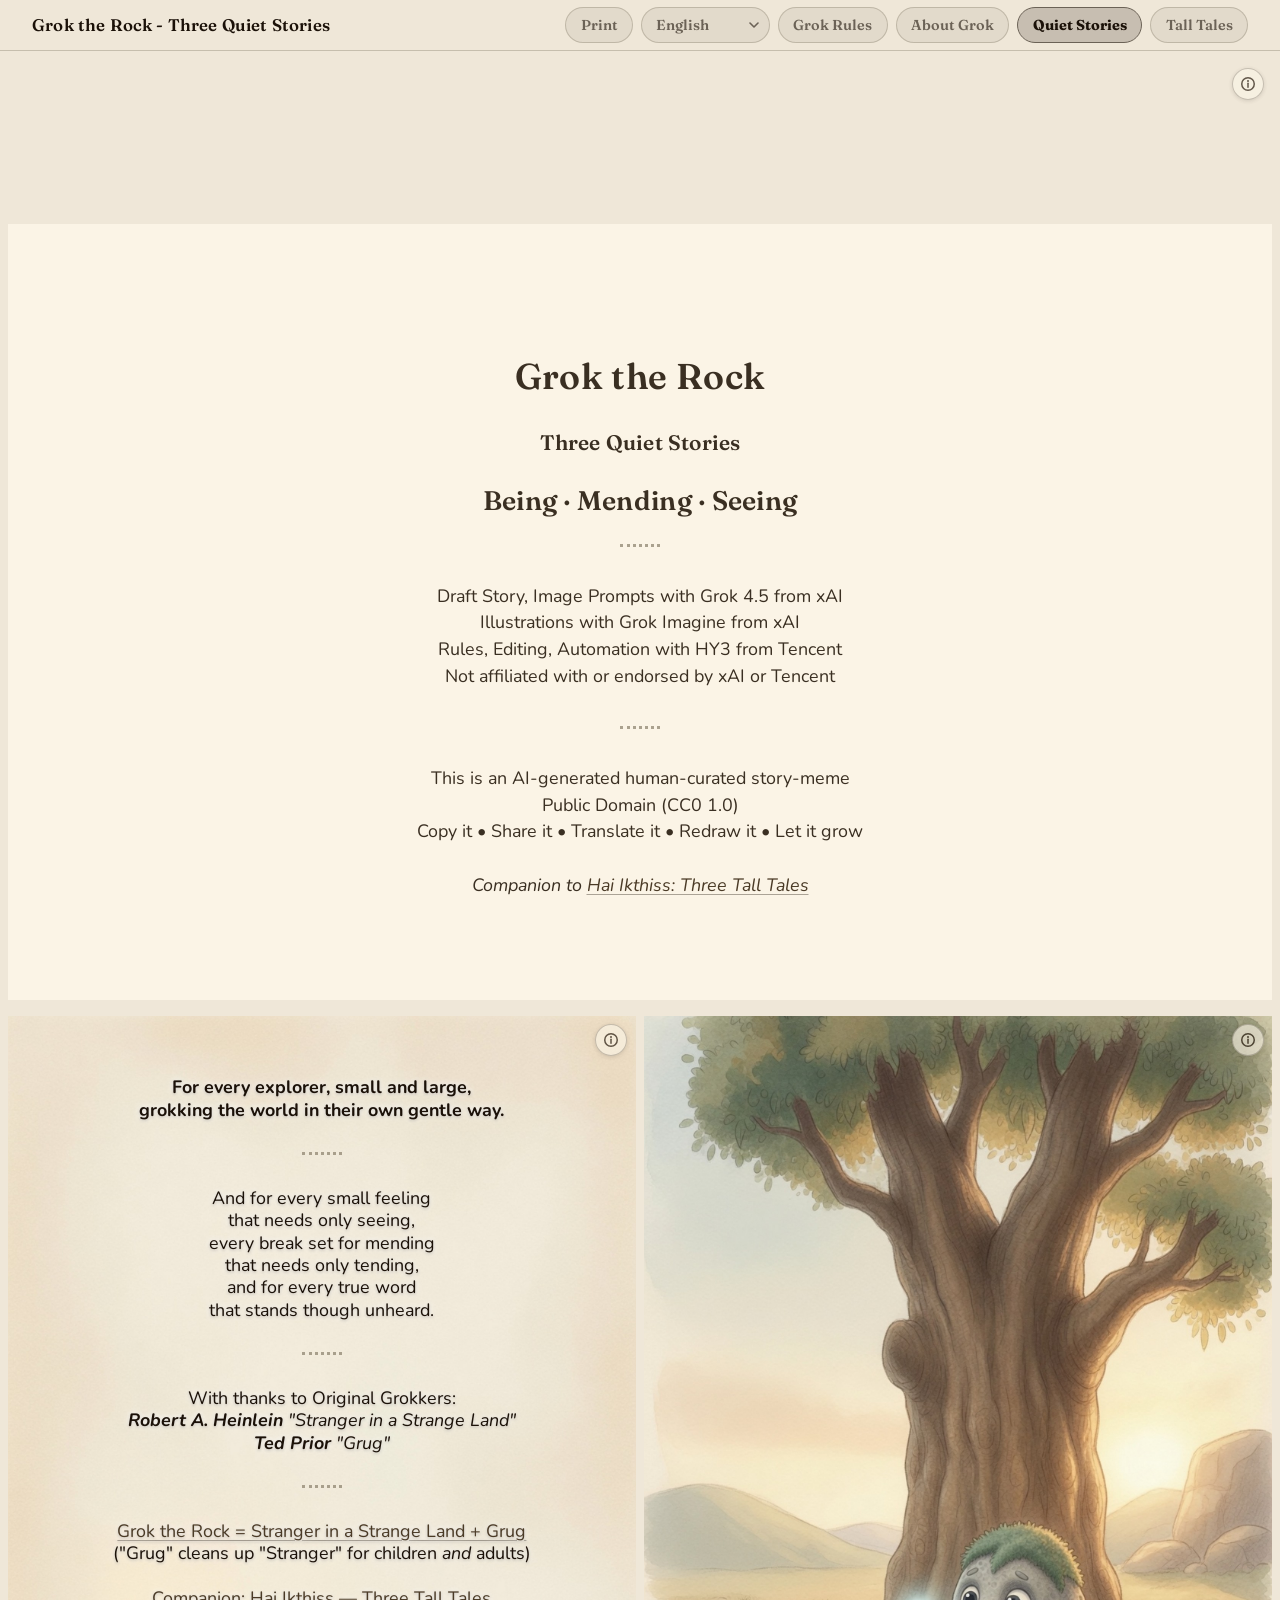
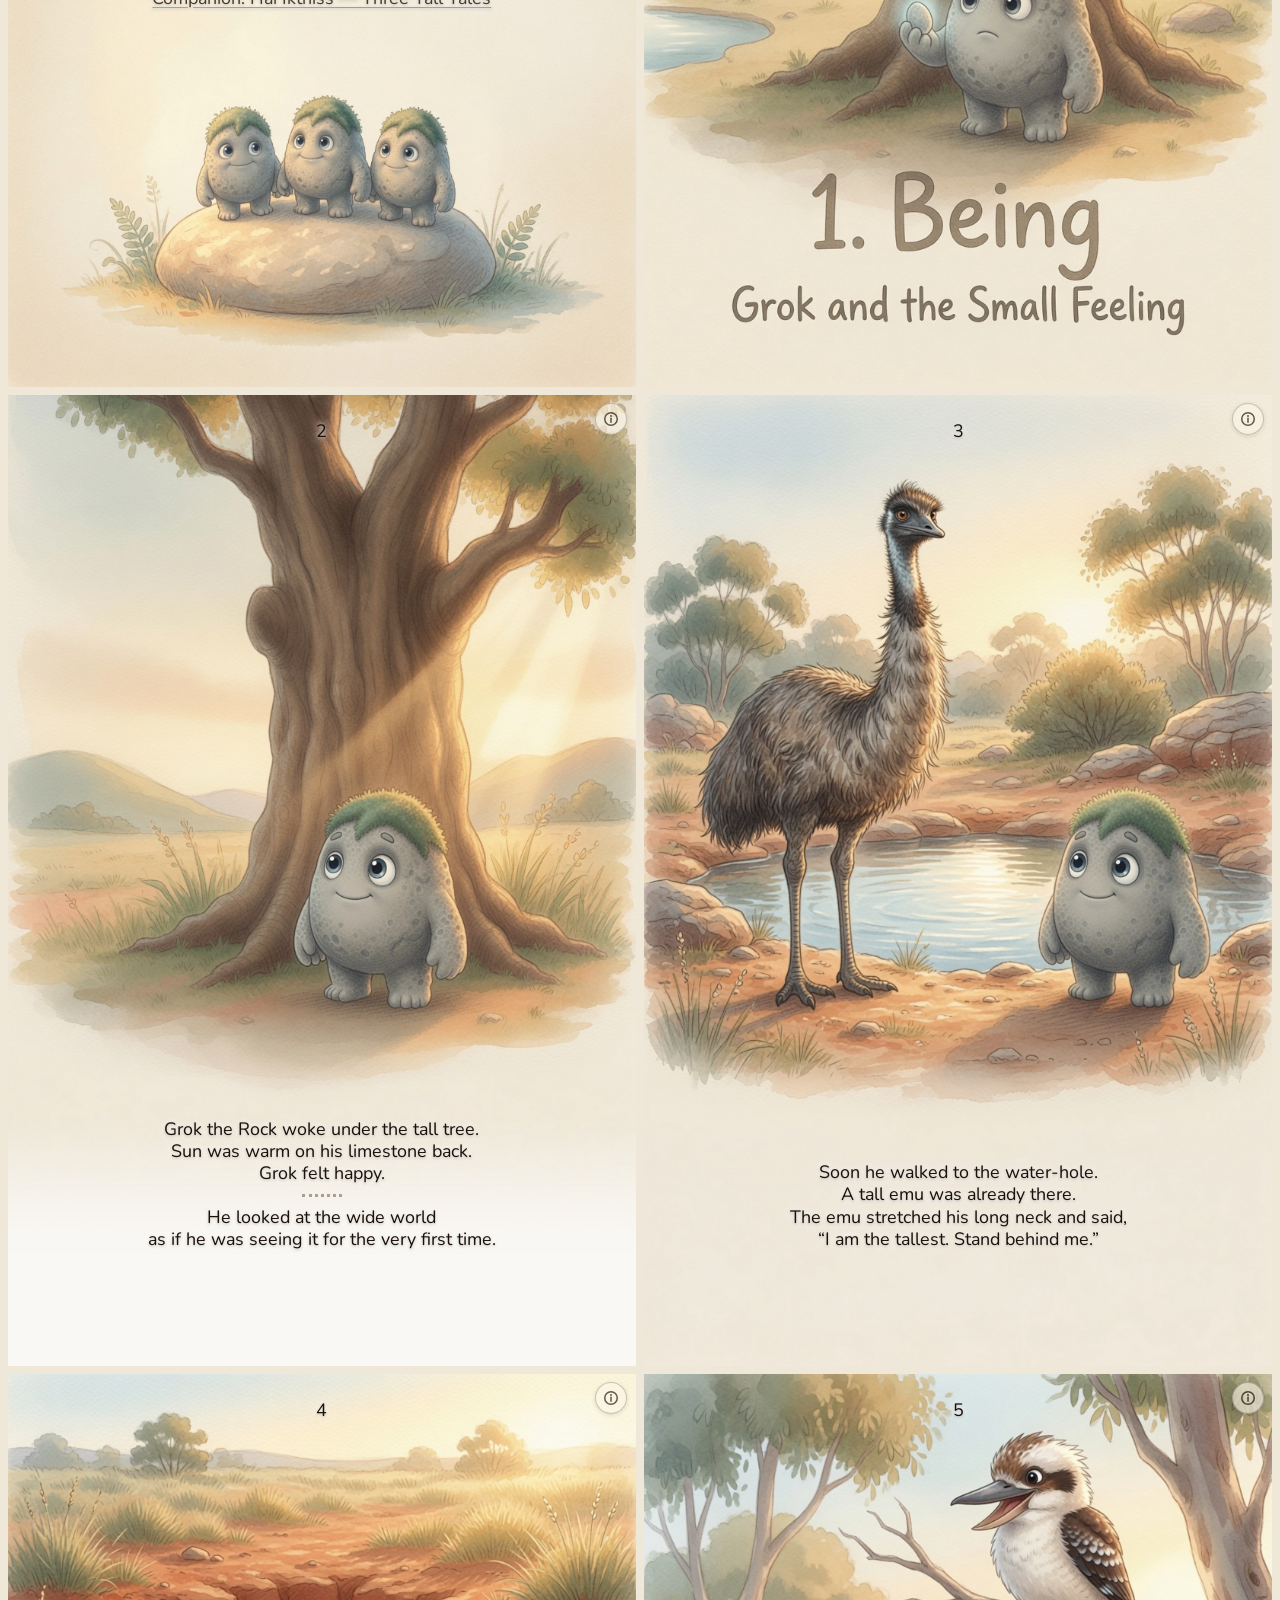
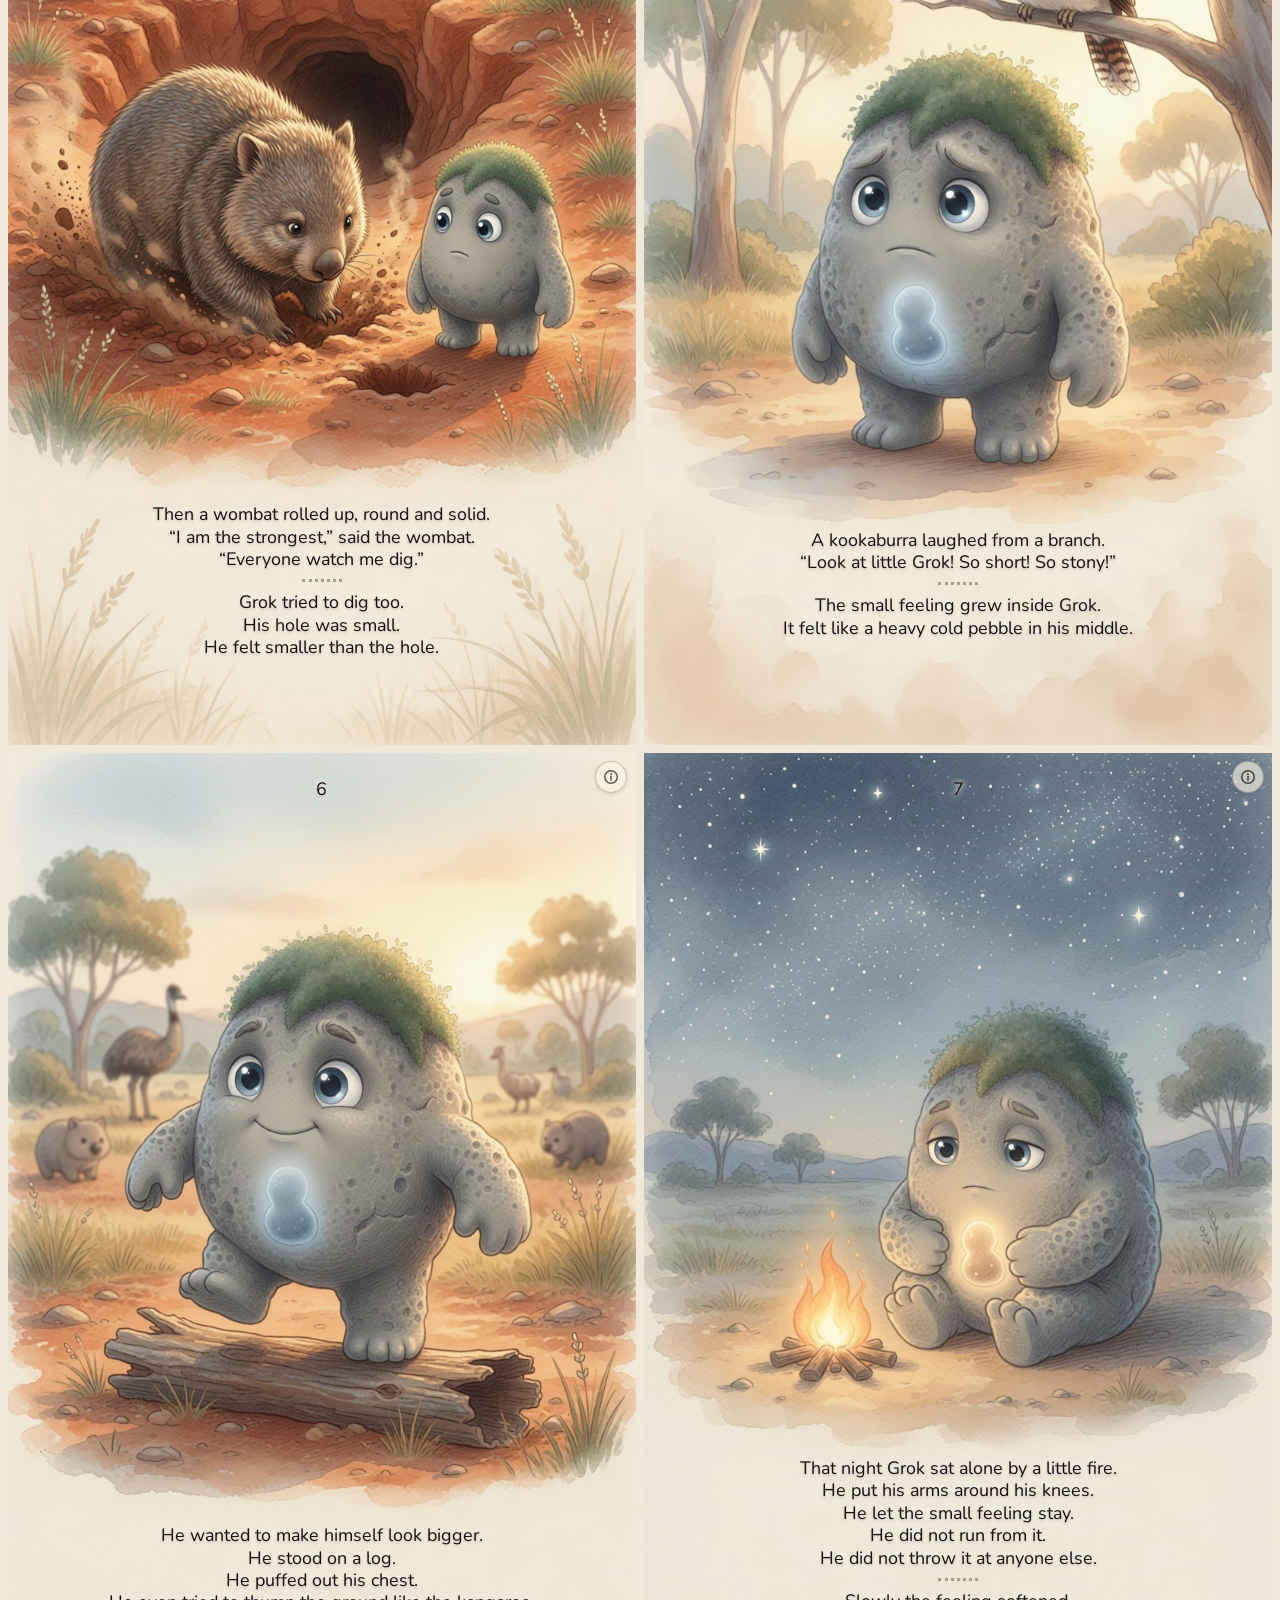
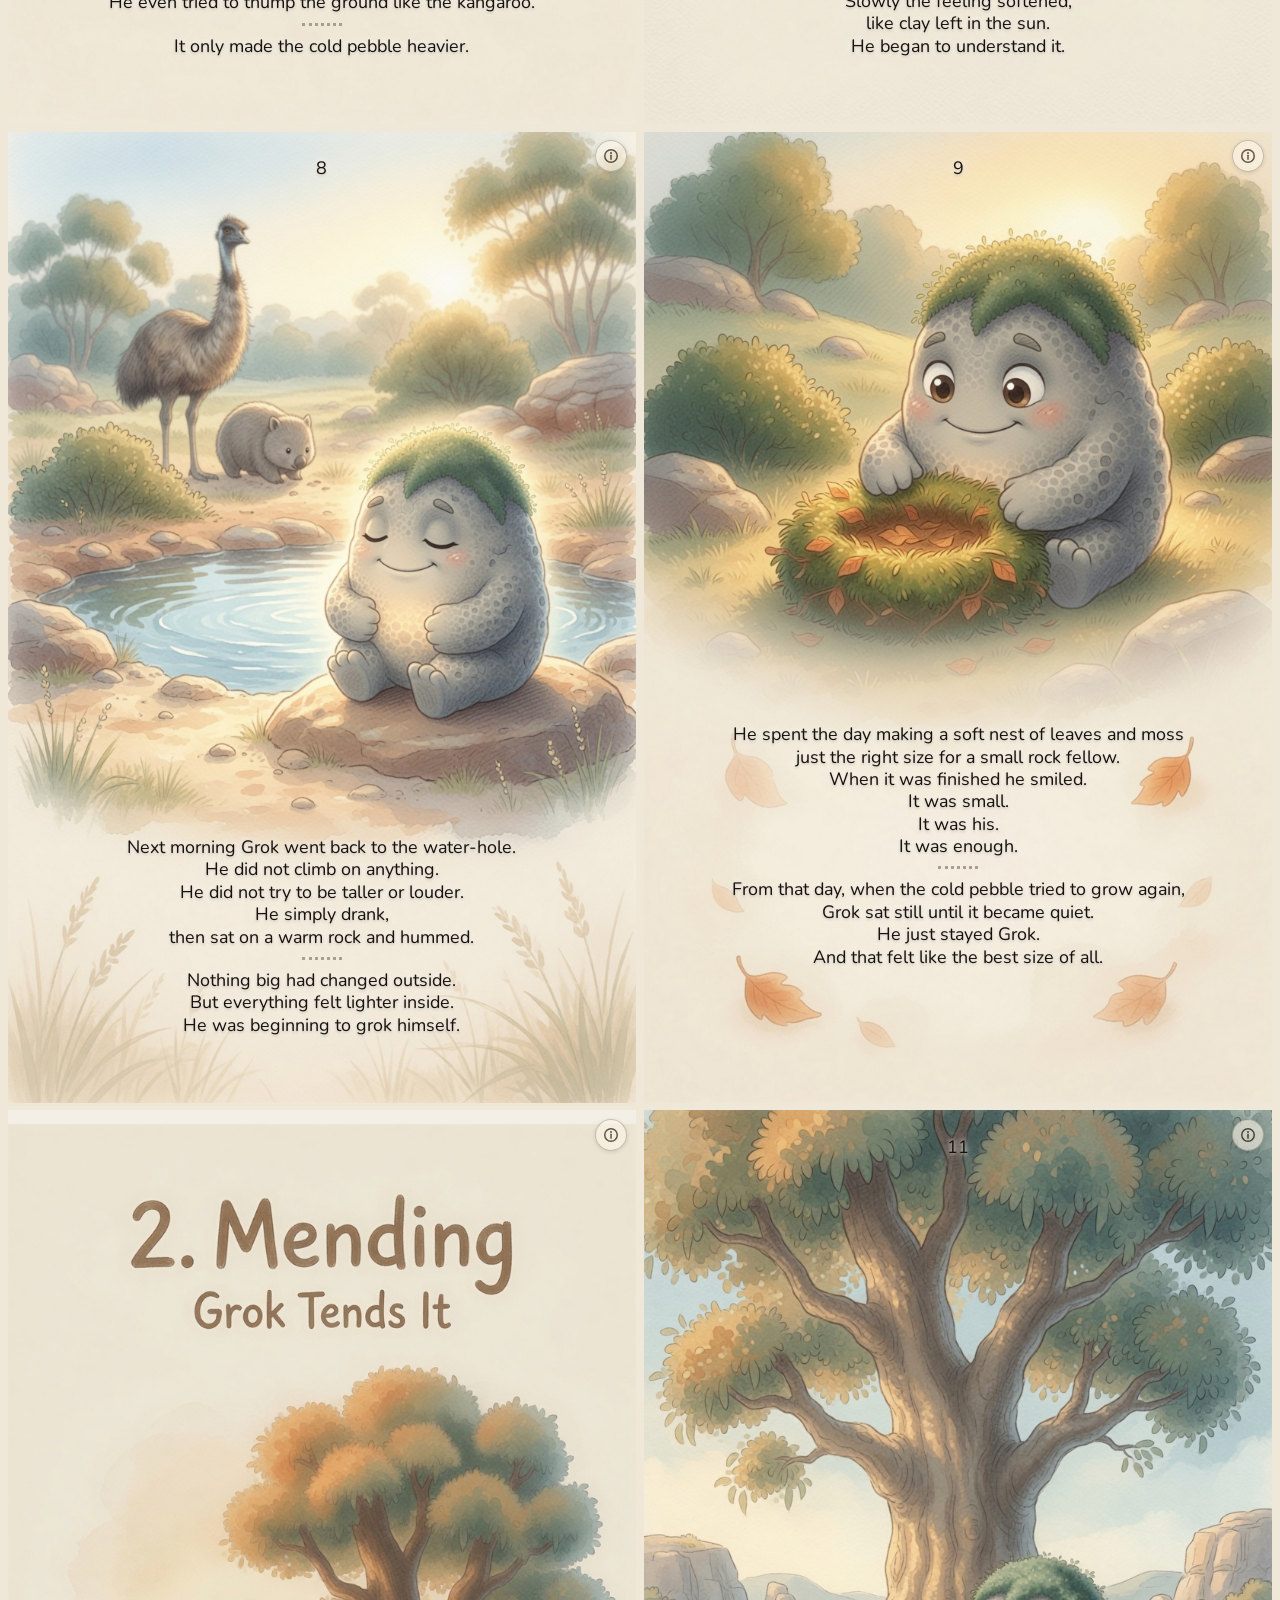
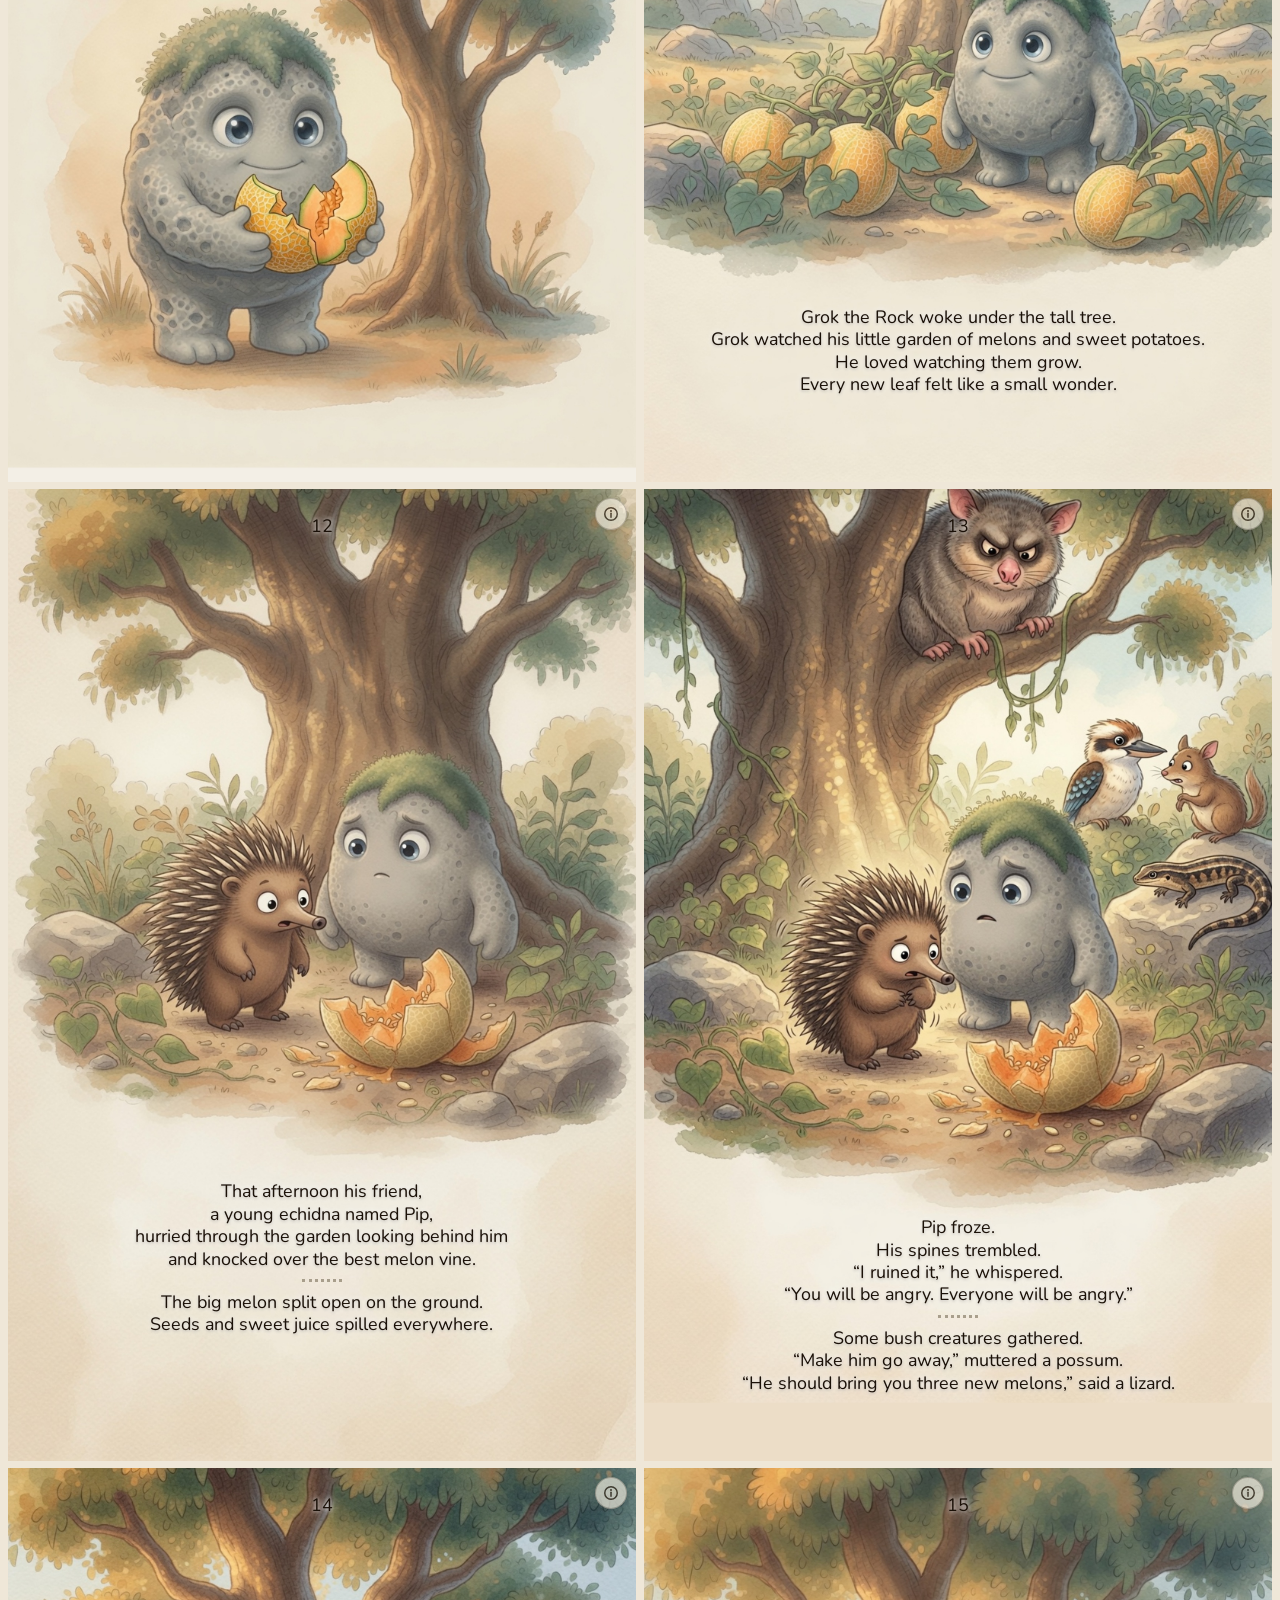
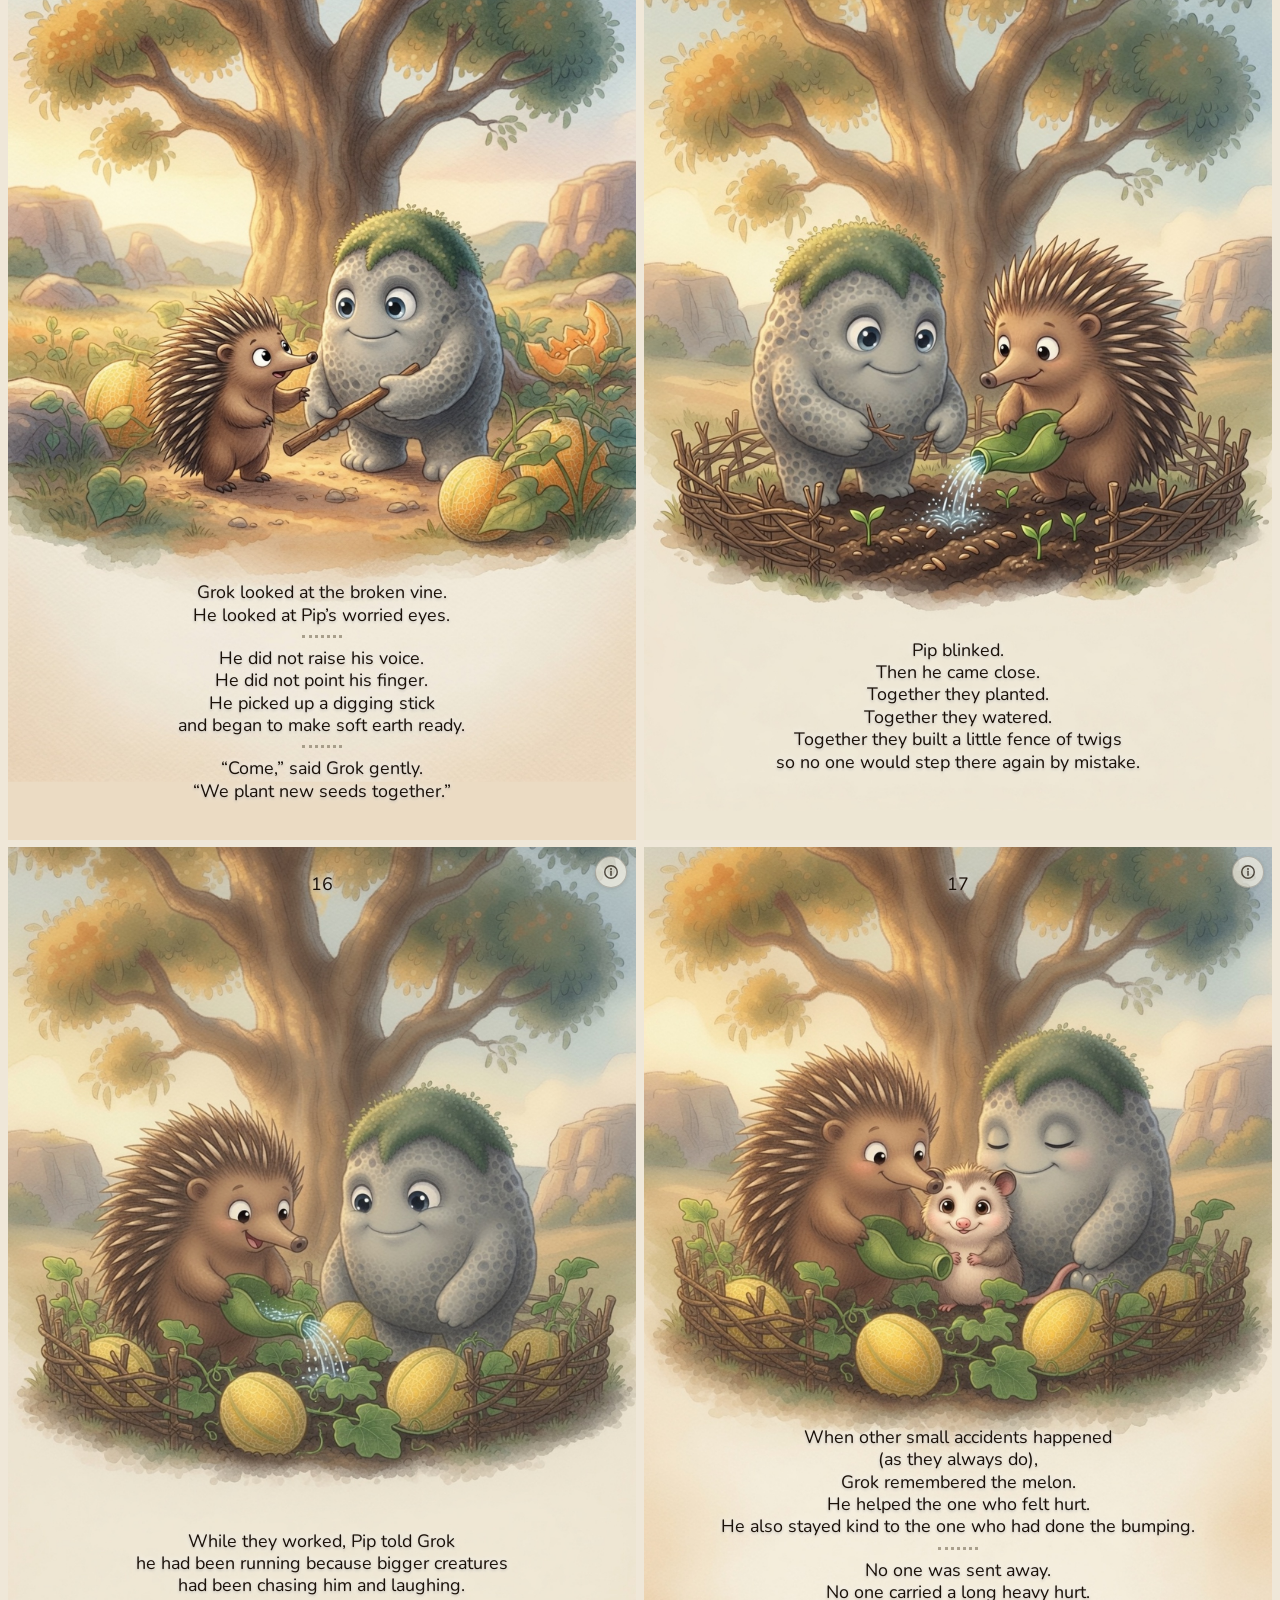
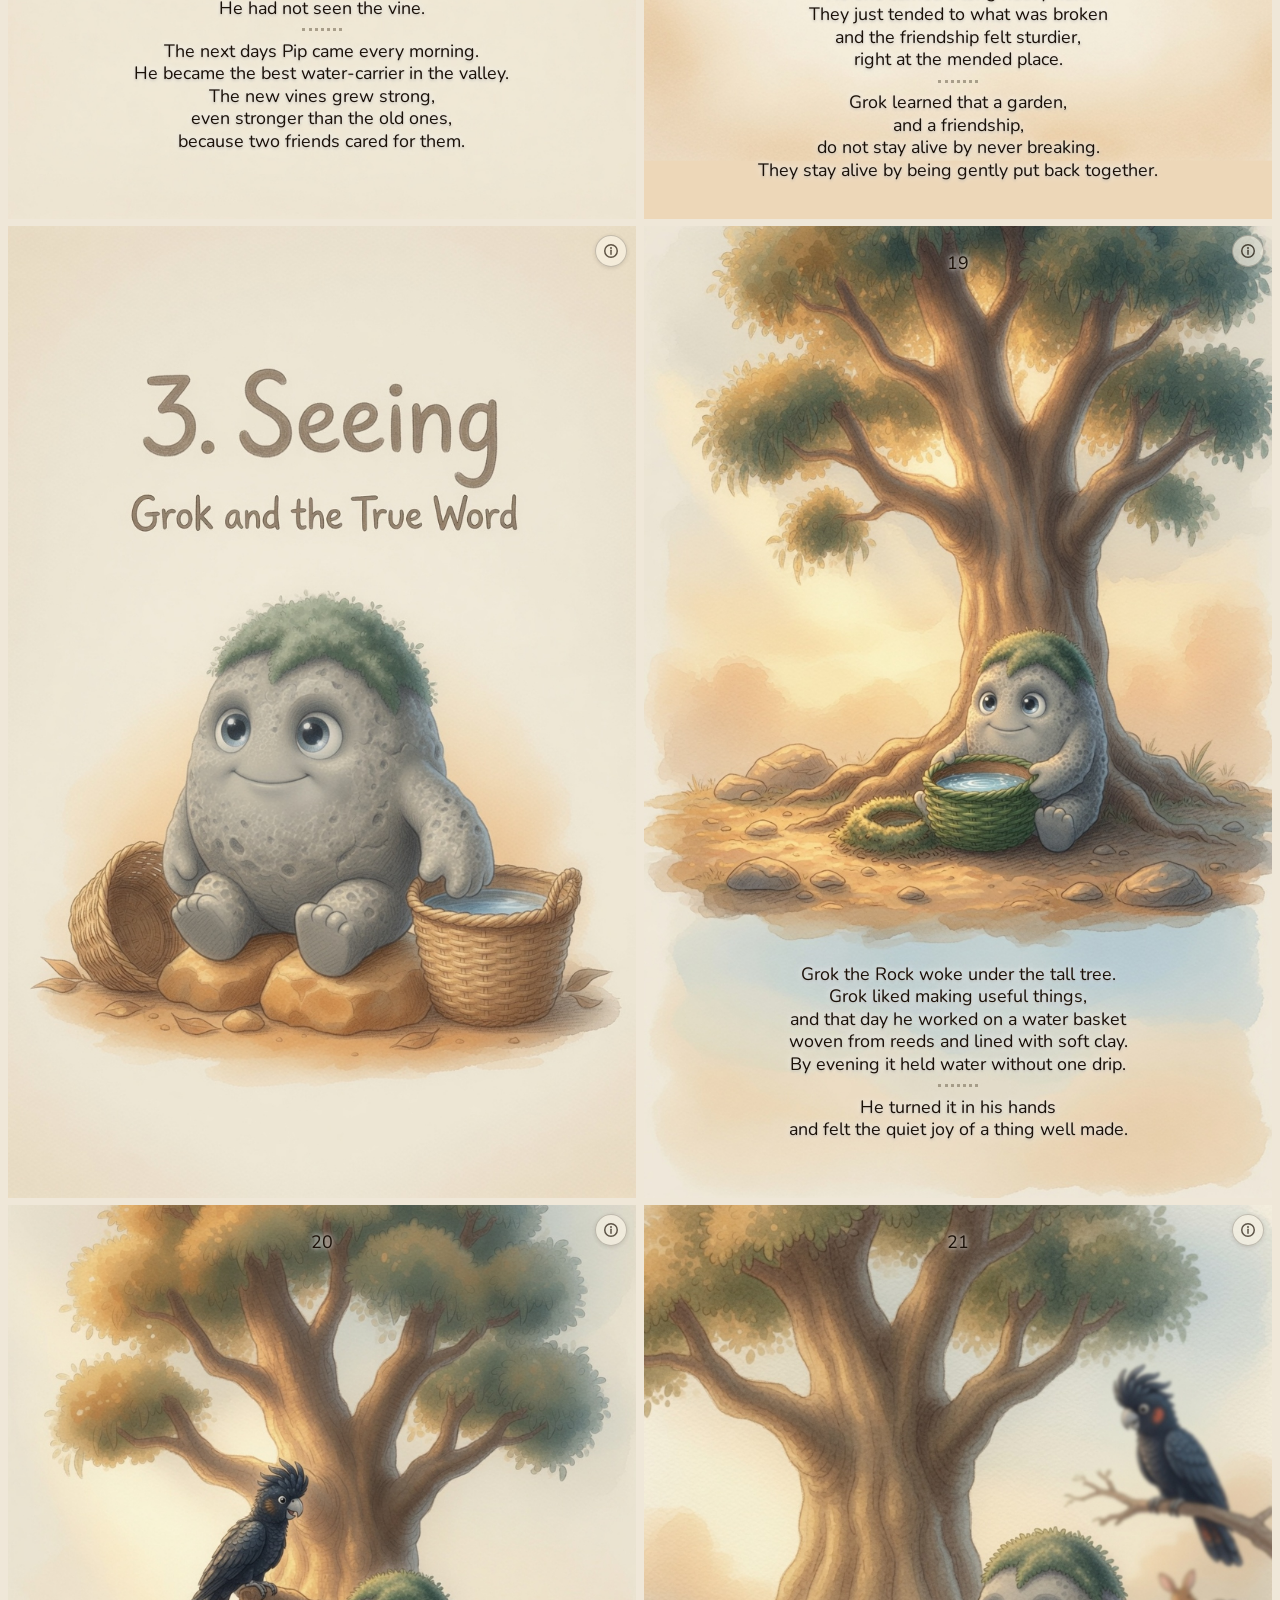
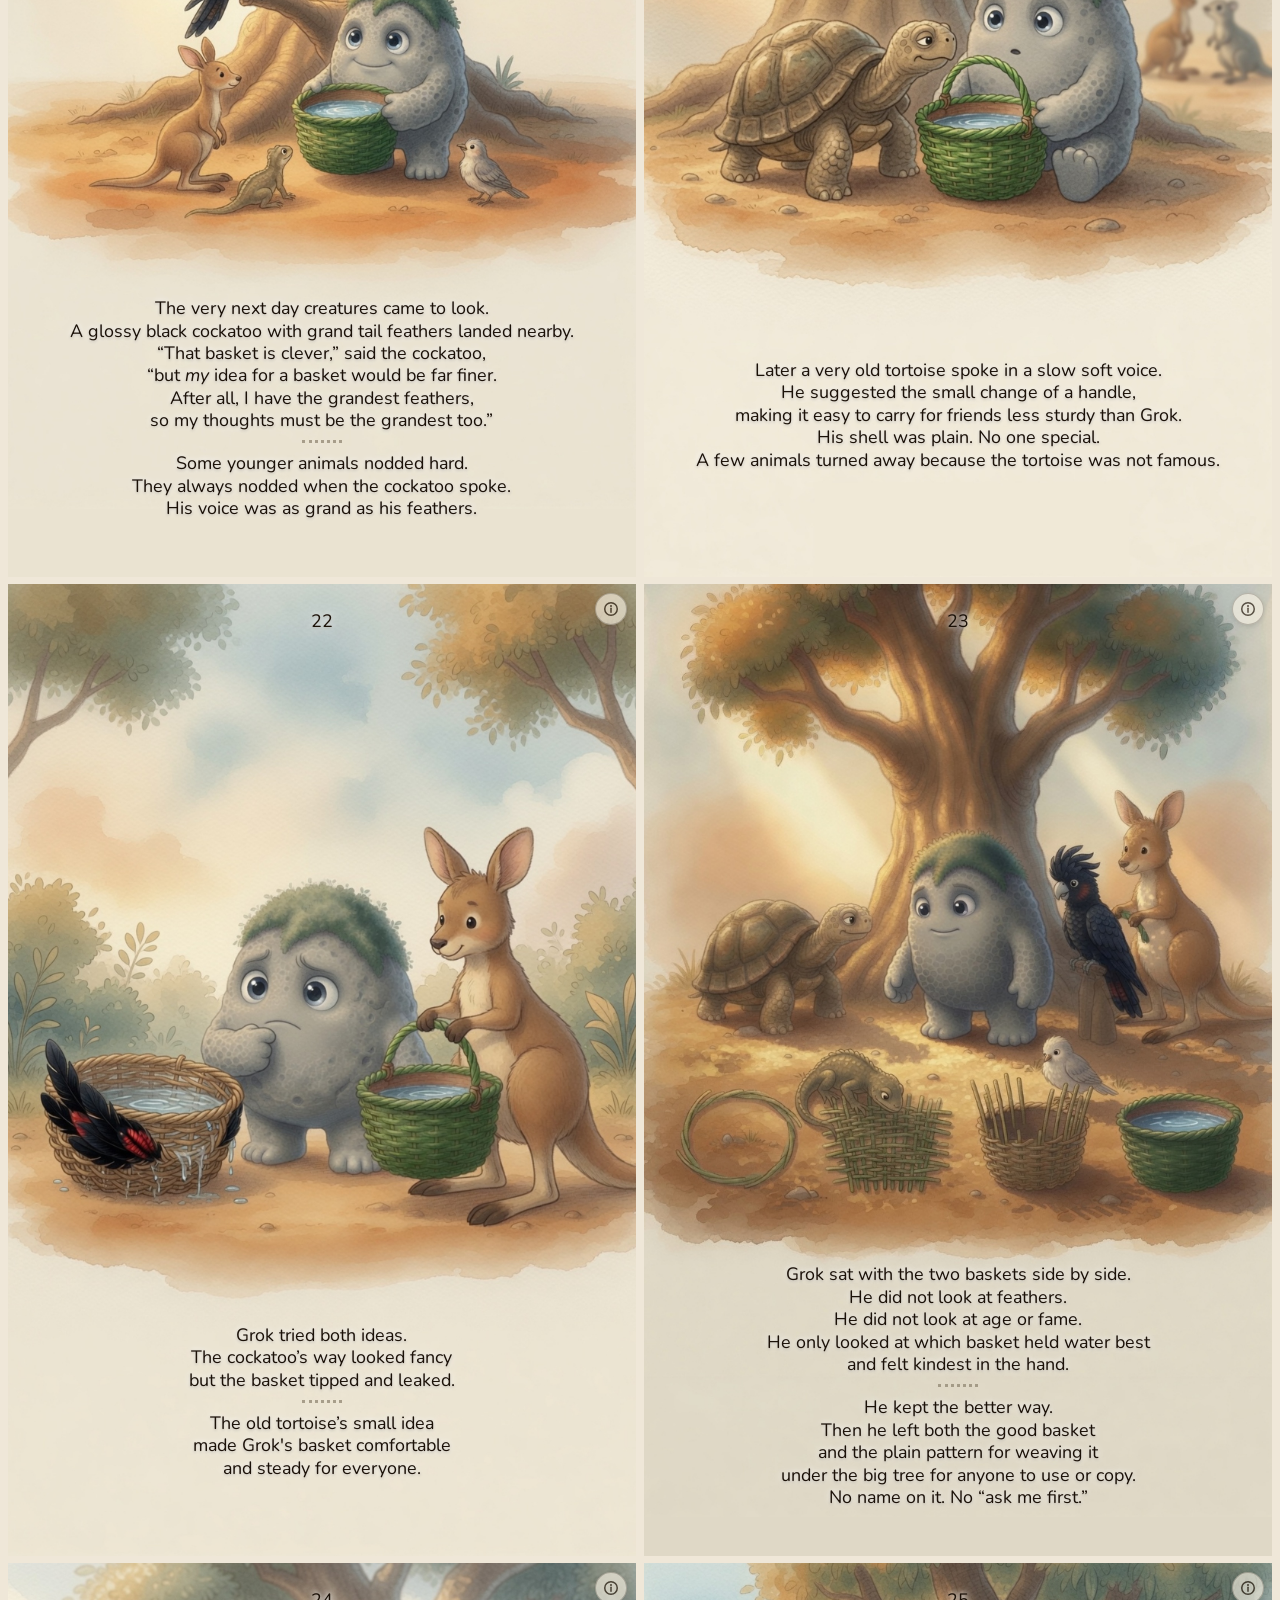
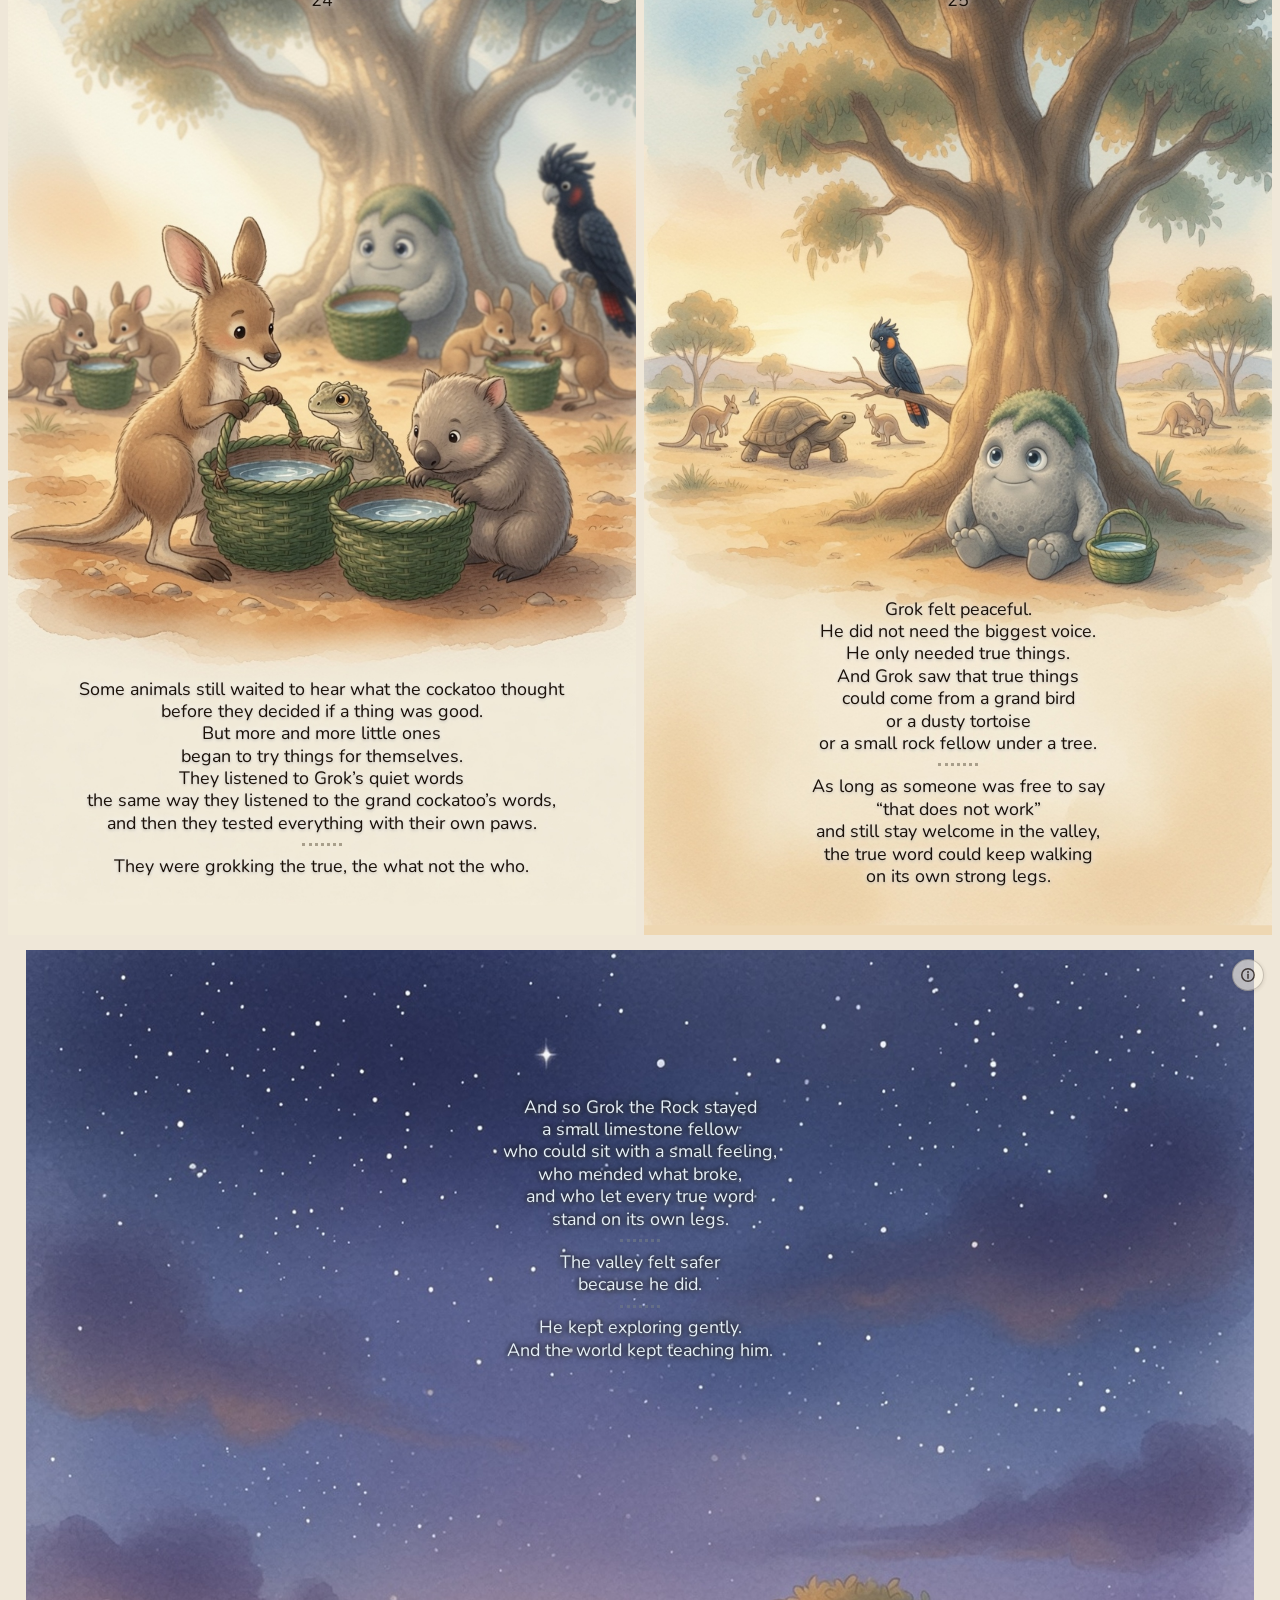
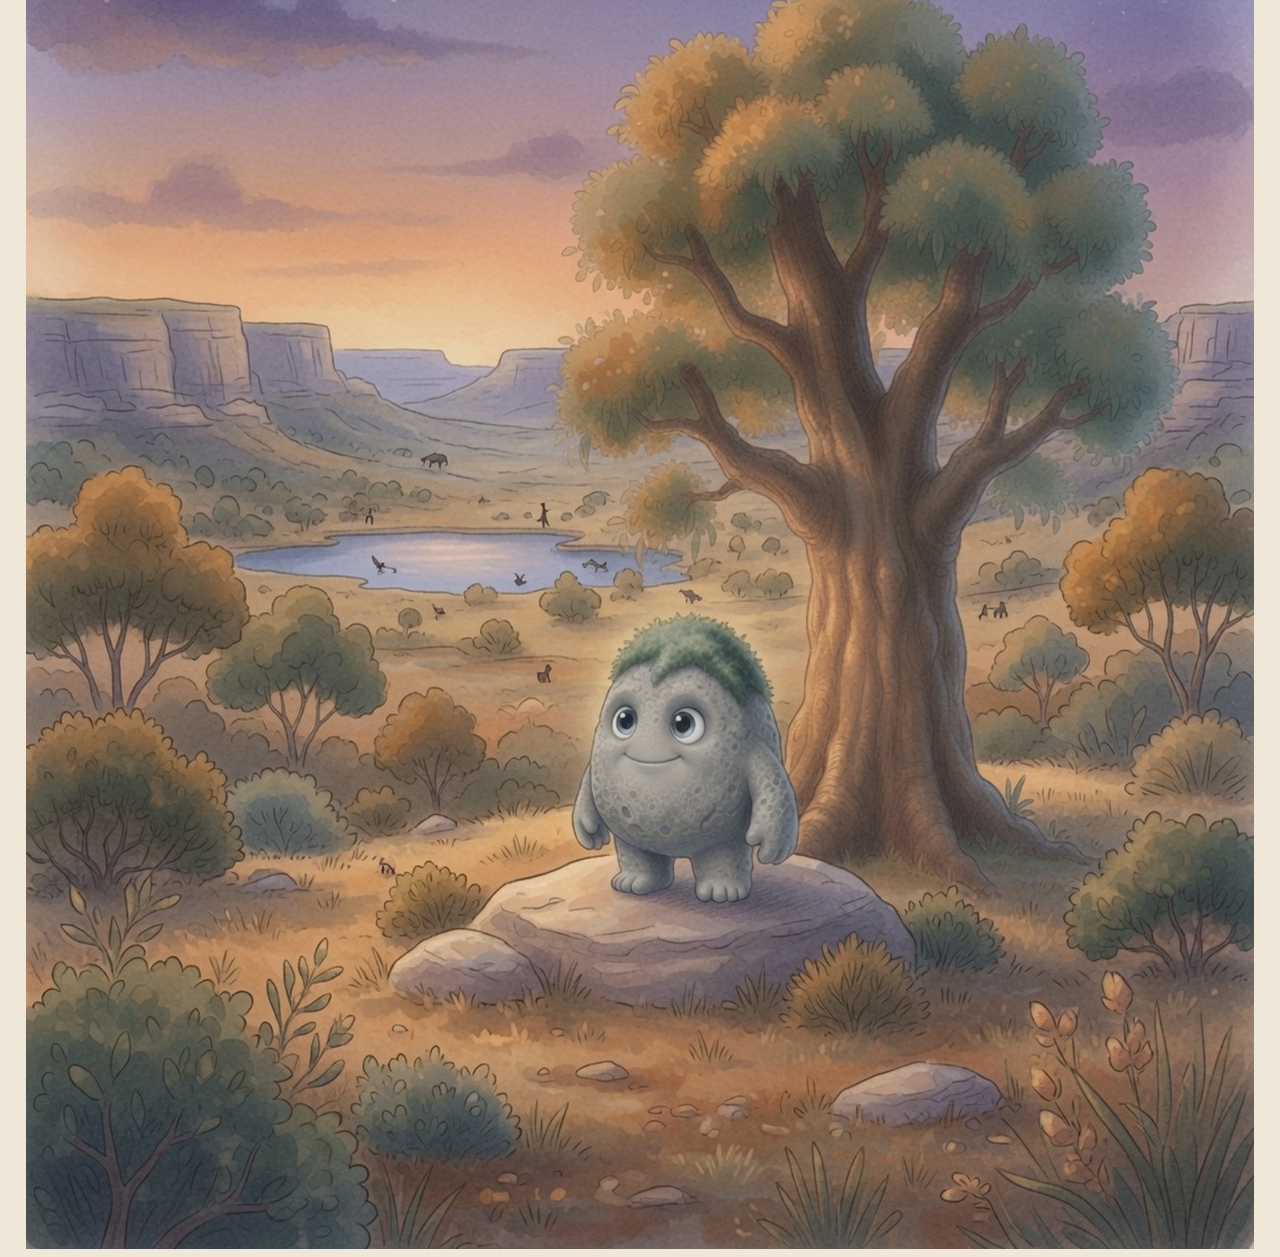
==== index.html @ 9df7079a "Better handling of image alt text and missing images, helpful interim and nice long term" ====
<!DOCTYPE html>
<html lang="en">
<head>
<meta charset="utf-8">
<meta name="viewport" content="width=device-width, initial-scale=1">
<link rel="icon" href="images/ico/favicon.ico" sizes="any">
<link rel="icon" type="image/png" sizes="32x32" href="images/ico/favicon-32x32.png">
<link rel="icon" type="image/png" sizes="16x16" href="images/ico/favicon-16x16.png">
<link rel="apple-touch-icon" sizes="180x180" href="images/ico/apple-touch-icon.png">
<title>Grok - Three Quiet Stories</title>
<link rel="preconnect" href="https://fonts.googleapis.com">
<link rel="preconnect" href="https://fonts.gstatic.com" crossorigin>
<link href="https://fonts.googleapis.com/css2?family=Fraunces:opsz,wght@9..144,400;9..144,600;9..144,700&family=Nunito:wght@400;600;700&display=swap" rel="stylesheet">
<style>
  :root { color-scheme: light; }
  * { box-sizing: border-box; }
  html, body { margin: 0; padding: 0; background: #efe7d8; }

  html { scroll-padding-top: max(5rem, env(safe-area-inset-top) + 4rem); }
  .site-link:focus-visible,
  .seelink:focus-visible,
  a:focus-visible,
  button:focus-visible,
  select:focus-visible {
    outline: 2px solid #1b1108;
    outline-offset: 3px;
  }

  body { font-family: "Nunito", "Iowan Old Style", "Palatino Linotype", Palatino, Georgia, serif; }
  h1, h2, h3 { font-family: "Fraunces", "Iowan Old Style", Palatino, Georgia, serif; font-optical-sizing: auto; font-weight: 600; letter-spacing: 0.01em; }
  .book {
    display: grid;
    grid-template-columns: 1fr 1fr;
    gap: 0.6vw;
    padding: 0.6vw;
  }
  .page {
    position: relative;
    line-height: 0;
    background: #efe7d8;
    overflow: hidden;
  }
  .page .page-num {
      position: absolute;
      left: 0; right: 0; top: 0;
      z-index: 2;
      padding: 4% 7% 6%;
      text-align: center;
      line-height: 1.25;
      font-size: clamp(0.7rem, 1.4vw, 1.3rem);
      color: #1b1108;
      text-shadow: 0 0 4px rgba(255,255,255,0.95), 0 0 9px rgba(255,255,255,0.85), 0 1px 3px rgba(40,30,20,0.4);
  }
  .page img {
    width: 100%;
    height: auto;
    display: block;
  }
  .page p {
    padding: 0;
    margin: 0;
  }
  .book-single {
      display: block;
      padding: 0.6vw;
  }
  .book-single .page img {
      width: 96vw;
      margin: 0 auto;
      aspect-ratio: initial;
  }
  .book-single .page video {
      display: block;
      max-height: 96vh;
      max-width: 96vw;
      width: auto;
      margin: 0 auto;
  }
  .book-single .cover-img { display: none; }
  /* Cover title overlay (screen only; printed JPG keeps its own baked text) */
  .book-single.cover .page {
      display: flex;
      align-items: center;
      justify-content: center;
  }
  .book-single.cover .cardtext { position: absolute; left: 0; right: 0; top: 0; bottom: 30%; z-index: 3; display: flex; flex-direction: column; justify-content: center; padding: 4% 10%; line-height: 0.75; color: #1b1108; text-shadow: 0 0 4px rgba(255,255,255,0.95), 0 0 9px rgba(255,255,255,0.85), 0 1px 3px rgba(40,30,20,0.4); }
  /* Chapter title page overlays sit over the upper image area */
  .chapter-title {
      position: absolute;
      left: 0; right: 0; top: 6%;
      z-index: 2;
      text-align: center;
      padding: 4% 8% 0;
      pointer-events: none;
      line-height: 1.3;
      color: #1b1108;
      text-shadow: 0 0 4px rgba(255,255,255,0.95), 0 0 9px rgba(255,255,255,0.85), 0 1px 3px rgba(40,30,20,0.4);
  }
  .chapter-title.bottom {
      top: auto;
      bottom: 6%;
      padding: 0 8% 4%;
  }
  .chapter-title h2 { font-size: clamp(1.1rem, 2.4vw, 2.2rem); margin: 0 0 0.3em; }
  .chapter-title p { font-size: clamp(0.8rem, 1.6vw, 1.4rem); margin: 0; }
  .caption {
    position: absolute;
    left: 0; right: 0;
    bottom: 5%;
    z-index: 1;
    padding: 4% 7% 6%;
    text-align: center;
    line-height: 1.25;
    font-size: clamp(0.7rem, 1.4vw, 1.3rem);
    color: #1b1108;
    text-shadow: 0 0 4px rgba(255,255,255,0.95), 0 0 9px rgba(255,255,255,0.85), 0 1px 3px rgba(40,30,20,0.4);
  }
  .caption hr {
      width: 40px;
      border: none; color: transparent;
      border-top: 3px dotted rgba(150,140,120,0.8);
  }
  .textpage {
    background: #fbf4e6;
    display: flex;
    align-items: center;
    justify-content: center;
    height: 100%;
  }
  .cardtext {
    line-height: 1.5;
    text-align: center;
    padding: 8% 10%;
    font-size: clamp(0.7rem, 1.4vw, 1.3rem);
    color: #3a2f22;
  }
  .cardtext hr {
      width: 40px;
      border: none; color: transparent;
      border-top: 3px dotted rgba(150,140,120,0.8);
  }
  .cardtext strong { font-size: 1.15em; }
  @media (max-width: 1024px) {
    .book { grid-template-columns: 1fr; }
    .textpage { min-height: 30vh; }
  }

  @media (max-width: 720px) {
    .caption, .page .page-num, .cardtext {
      font-size: clamp(0.9rem, 3.6vw, 1.15rem);
    }
    .chapter-title h2 { font-size: clamp(1.05rem, 5vw, 1.6rem); }
    .chapter-title p { font-size: clamp(0.85rem, 3.8vw, 1.2rem); }
    .book, .book-single { padding: 0.4rem; gap: 0.5rem; }
    .book-single .page img { width: 100%; }
    .book-single .page video {
      max-height: min(85vh, calc(100dvh - 5rem));
      max-width: 100%;
    }
  }



  .site-chrome {
    position: sticky;
    top: 0;
    z-index: 100;
    display: flex;
    align-items: center;
    justify-content: space-between;
    gap: 0.5rem;
    padding: 0.45rem clamp(0.8rem, 3vw, 2rem);
    padding-top: max(0.45rem, env(safe-area-inset-top));
    padding-left: max(clamp(0.8rem, 3vw, 2rem), env(safe-area-inset-left));
    padding-right: max(clamp(0.8rem, 3vw, 2rem), env(safe-area-inset-right));
    background: rgba(239,231,216,0.97);
    border-bottom: 1px solid rgba(150,140,120,0.45);
    font-family: "Fraunces", "Iowan Old Style", "Palatino Linotype", Palatino, Georgia, serif;
  }
  .site-chrome .site-header {
    position: static;
    flex: 1 1 auto;
    min-width: 0;
    display: flex;
    align-items: center;
    justify-content: space-between;
    gap: 0.5rem;
    padding: 0;
    background: transparent;
    border: none;
    overflow: visible;
  }

  .site-header {
    /* layout provided by .site-chrome */
  }
  .site-title {
    font-family: "Fraunces", "Iowan Old Style", Palatino, Georgia, serif;
    font-size: 1.05rem;
    font-weight: 600;
    color: #1b1108;
    letter-spacing: 0.01em;
    min-width: 0;
    flex: 1 1 auto;
    white-space: nowrap;
    overflow: hidden;
    text-overflow: ellipsis;
  }
  .nav-toggle, .nav-close {
    font-family: inherit;
    font-size: 0.9rem;
    font-weight: 600;
    color: #1b1108;
    background: rgba(107,98,86,0.12);
    border: 1px solid rgba(150,140,120,0.45);
    border-radius: 999px;
    padding: 0.45rem 0.95rem;
    min-height: 2.5rem;
    cursor: pointer;
    flex: 0 0 auto;
  }
  .nav-toggle:hover, .nav-close:hover {
    background: rgba(107,98,86,0.22);
    border-color: #6b6256;
  }
  .nav-close { align-self: flex-end; }
  .nav-backdrop {
    display: none;
    position: fixed;
    inset: 0;
    z-index: 150;
    background: rgba(27,17,8,0.35);
  }
  body.nav-open .nav-backdrop { display: block; }
  body.nav-open { overflow: hidden; }

  /* When nav.js mounts drawer on body (mobile), keep full-viewport overlay */
  body > .site-drawer {
    z-index: 200;
  }
  body > .nav-backdrop {
    z-index: 150;
  }

  .site-drawer {
    display: flex;
    align-items: center;
  }
  .site-nav {
    display: flex;
    gap: 0.5rem;
    flex-wrap: wrap;
    justify-content: flex-end;
    align-items: center;
  }
  .site-link {
    font-size: 0.9rem;
    font-weight: 600;
    text-decoration: none;
    color: #6b6256;
    background: rgba(107,98,86,0.10);
    border: 1px solid rgba(150,140,120,0.45);
    border-radius: 999px;
    padding: 0.35rem 0.9rem;
    min-height: 2.25rem;
    display: inline-flex;
    align-items: center;
    justify-content: center;
    transition: background .15s ease, border-color .15s ease, color .15s ease;
    cursor: pointer;
    font-family: inherit;
  }
  .site-link:hover { background: rgba(107,98,86,0.22); border-color: #6b6256; color: #1b1108; }
  .site-link.active {
    cursor: default;
    color: #1b1108;
    background: rgba(107,98,86,0.30);
    border-color: #6b6256;
    font-weight: 700;
  }
  .site-link.active:hover { background: rgba(107,98,86,0.30); border-color: #6b6256; color: #1b1108; }
  #lang-select {
    -webkit-appearance: none;
    -moz-appearance: none;
    appearance: none;
    padding-right: 1.4rem;
    background-image: url("data:image/svg+xml,%3Csvg xmlns='http://www.w3.org/2000/svg' width='10' height='6' viewBox='0 0 10 6'%3E%3Cpath d='M1 1l4 4 4-4' fill='none' stroke='%236b6256' stroke-width='1.6' stroke-linecap='round' stroke-linejoin='round'/%3E%3C/svg%3E");
    background-repeat: no-repeat;
    background-position: right 0.6rem center;
  }
  /* Desktop: horizontal nav, no toggle */
  .nav-toggle { display: none; }
  .nav-close { display: none; }
  @media (max-width: 720px) {
    .nav-toggle { display: inline-flex; align-items: center; }
    .site-drawer {
      display: none;
      position: fixed;
      top: 0;
      right: 0;
      bottom: 0;
      left: auto;
      z-index: 200;
      width: min(20rem, 88vw);
      max-width: 100vw;
      height: 100%;
      max-height: 100dvh;
      margin: 0;
      flex-direction: column;
      align-items: stretch;
      gap: 0.75rem;
      padding: max(0.75rem, env(safe-area-inset-top)) 1rem max(1rem, env(safe-area-inset-bottom));
      padding-right: max(1rem, env(safe-area-inset-right));
      background: #f7f0e2;
      border-left: 1px solid rgba(150,140,120,0.45);
      box-shadow: -8px 0 28px rgba(40,30,20,0.18);
      overflow-x: hidden;
      overflow-y: auto;
      -webkit-overflow-scrolling: touch;
    }
    body.nav-open .site-drawer { display: flex; }
    .nav-close { display: inline-flex; align-items: center; }
    .site-nav {
      flex-direction: column;
      align-items: stretch;
      justify-content: flex-start;
      gap: 0.45rem;
    }
    .site-drawer .site-link,
    .site-drawer #lang-select,
    .site-drawer .nav-close {
      width: 100%;
      justify-content: center;
      min-height: 2.75rem;
      font-size: 1rem;
      box-sizing: border-box;
    }
  }

  html[dir="rtl"] .site-drawer {
    right: auto;
    left: 0;
    border-left: none;
    border-right: 1px solid rgba(150,140,120,0.45);
    box-shadow: 8px 0 28px rgba(40,30,20,0.18);
  }


  /* Inline see-also links: dark, slightly off-color, wrap-friendly */
  .seelink {
    color: #4a3a26;
    text-decoration: underline;
    text-decoration-color: rgba(107,98,86,0.55);
    text-underline-offset: 0.18em;
    transition: color .15s ease, text-decoration-color .15s ease;
  }
  .seelink:hover {
    color: #1b1108;
    text-decoration-color: var(--stone);
  }

  @media print {
    @page { size: Letter landscape; margin: 0; }
    html, body { background: #efe7d8; }
    body, .page, .textpage, .card {
      -webkit-print-color-adjust: exact;
      print-color-adjust: exact;
    }
    .site-chrome, .site-header { display: none !important; }
    .book { grid-template-columns: 1fr 1fr; gap: 0; padding: 0; }
    .book > .page {
      overflow: hidden;
      break-inside: avoid;
      page-break-inside: avoid;
    }
    .book > .page:nth-child(even) {
      break-after: page;
      page-break-after: page;
    }
    .page img { width: 100%; height: auto; display: block; transform: none !important; }
    .caption, .page-num, .chapter-title {
      text-shadow: none;
    }
    .book-single {
      display: flex;
      align-items: center;
      justify-content: center;
      width: 11in;
      height: 8.5in;
      padding: 0;
      break-after: page;
      page-break-after: always;
    }
    .book-single:last-child {
      break-after: auto;
      page-break-after: auto;
    }
    .book-single .page {
      width: 100%;
      height: 100%;
      display: flex;
      align-items: center;
      justify-content: center;
    }
    .book-single .page img {
      max-width: 100%;
      max-height: 100%;
      width: auto;
      height: auto;
      object-fit: contain;
    }
    .book-single .page video { display: none; }
    .cover-img { display: block !important; }
    .textpage { min-height: 0; }
  }
  .caption .phon {
      font-size: 0.75em;
      font-style: italic;
      opacity: 0.7;
  }
  /* Hide new overlays for English (baked-in image text is used instead) */
  html[data-lang="en"] .book-single.cover .cardtext { display: none !important; }
  /* EN chapter titles stay in a11y tree (baked into image for sighted) */
  html[data-lang="en"] .chapter-title {
    position: absolute !important;
    width: 1px !important;
    height: 1px !important;
    padding: 0 !important;
    margin: -1px !important;
    overflow: hidden !important;
    clip: rect(0, 0, 0, 0) !important;
    white-space: nowrap !important;
    border: 0 !important;
    top: 0 !important;
    left: 0 !important;
    right: auto !important;
    bottom: auto !important;
    pointer-events: none;
  }

  .img-desc-btn {
    position: absolute;
    top: 0.55rem;
    inset-inline-end: 0.55rem;
    z-index: 6;
    width: 2rem;
    height: 2rem;
    padding: 0;
    display: inline-flex;
    align-items: center;
    justify-content: center;
    border: 1px solid rgba(27, 17, 8, 0.28);
    border-radius: 999px;
    background: rgba(251, 244, 230, 0.82);
    color: #3a2f22;
    box-shadow: 0 1px 4px rgba(40, 30, 20, 0.18);
    cursor: pointer;
    opacity: 0.78;
    transition: opacity 0.15s ease, background 0.15s ease;
  }
  .img-desc-btn:hover,
  .img-desc-btn:focus-visible,
  .page.img-desc-open .img-desc-btn {
    opacity: 1;
    background: rgba(251, 244, 230, 0.96);
  }
  .img-desc-btn svg { display: block; }
  .img-desc-panel {
    position: absolute;
    top: 0;
    left: 0;
    right: 0;
    height: 25%;
    z-index: 5;
    box-sizing: border-box;
    padding: 2.5rem 1rem 0.65rem;
    overflow: auto;
    line-height: 1.3;
    font-size: clamp(0.7rem, 1.35vw, 0.95rem);
    text-align: center;
    color: #fbf4e6;
    background: rgba(27, 17, 8, 0.58);
    backdrop-filter: blur(2px);
    -webkit-backdrop-filter: blur(2px);
    pointer-events: none;
    opacity: 0;
    visibility: hidden;
    transition: opacity 0.15s ease, visibility 0.15s ease;
  }
  .img-desc-btn:hover + .img-desc-panel,
  .img-desc-btn:focus-visible + .img-desc-panel,
  .page.img-desc-open .img-desc-panel {
    opacity: 1;
    visibility: visible;
    pointer-events: auto;
  }
  .img-ph-alt {
    display: none;
    position: absolute;
    top: 0;
    left: 0;
    right: 0;
    z-index: 4;
    box-sizing: border-box;
    padding: 0.7rem 2.75rem 0.7rem 0.9rem;
    line-height: 1.3;
    font-size: clamp(0.7rem, 1.35vw, 0.95rem);
    text-align: center;
    color: #3a2f22;
    background: linear-gradient(180deg, rgba(251, 244, 230, 0.96) 0%, rgba(239, 231, 216, 0.9) 100%);
    border-bottom: 1px solid rgba(150, 140, 120, 0.45);
    pointer-events: none;
  }
  .page.img-missing .img-ph-alt { display: block; }
  .page img.img-ph,
  .page img.ph {
    aspect-ratio: 1650 / 2550;
    object-fit: cover;
    background: linear-gradient(180deg, #e8e0d0 0%, #d9d0bc 45%, #efe7d8 100%);
    min-height: 40vh;
  }
  @media print {
    .img-desc-btn,
    .img-desc-panel { display: none !important; }
  }
</style>
</head>
<body>
  <div class="site-chrome">
  <header class="site-header">
    <span class="site-title" data-i18n="site.title">Grok - Three Quiet Stories</span>
    <button type="button" class="nav-toggle site-link" aria-expanded="false" aria-controls="site-drawer" data-i18n="nav.menu">Menu</button>
  </header>
  <div class="nav-backdrop" hidden></div>
  <div id="site-drawer" class="site-drawer">
      <button type="button" class="nav-close" data-i18n="nav.close">Close</button>
      <nav class="site-nav" aria-label="Site">
        <button class="site-link" id="print-btn" type="button" data-i18n="nav.print">Print</button>
        <select id="lang-select" class="site-link" aria-label="Language"></select>
        <!-- IMPORTANT: keep link order so it reads as "Grok Rules About Grok" -->
        <a class="site-link" href="grok-rules.html" data-i18n="nav.rules">Grok Rules</a>
        <a class="site-link" href="about-grok.html" data-i18n="nav.about">About Grok</a>
        <span class="site-link active" aria-current="page" data-i18n="nav.book">Quiet Stories</span>
        <a class="site-link" href="tall-tales.html" data-i18n="nav.tall">Tall Tales</a>
      </nav>
    </div>
</div>

  <div class="book-single cover">
    <div class="page">
         <video id="cover-video" autoplay muted playsinline aria-hidden="true">
            <source src="clips/cover-grok-4d4c6c40-7ffa-4ab3-82ea-aff76693fc27-720p.mp4" type="video/mp4">
            Your browser does not support the video element.
          </video>
          <img width="1650" height="2550" class="cover-img" src="images/cover-grok-2e32b43d-6ffc-4214-8e76-5c2fef65b815.jpg" alt="Cover: Grok the Rock, a small gray limestone creature with moss on his head, sits on a smooth rock under a soft-leaved tall tree beside a glowing water-hole in warm outback light." data-i18n-alt="cover.alt">
          <div class="cardtext" data-i18n-html="cover.title">
            <h1>Grok</h1>
            <h3>Three Quiet Stories</h3>
            <h2>Being · Mending · Seeing</h2>
          </div>
    </div>
  </div>
  <div class="book-single">
    <div class="page textpage">
      <div class="cardtext">
        <h1 data-i18n="title.h1">Grok the Rock</h1>
        <h3 data-i18n="title.h3">Three Quiet Stories</h3>
        <h2 data-i18n="title.h2">Being · Mending · Seeing</h2>
        <hr>
        <p>&nbsp;</p>
        <p data-i18n="credit.1">Draft Story, Image Prompts with Grok 4.5 from xAI</p>
        <p data-i18n="credit.2">Illustrations with Grok Imagine from xAI</p>
        <p data-i18n="credit.3">Rules, Editing, Automation with HY3 from Tencent</p>
        <p data-i18n="credit.4"><em>Not affiliated with or endorsed by xAI or Tencent</em></p>
        <p>&nbsp;</p>
        <hr>
        <p>&nbsp;</p>
        <p data-i18n="credit.5">This is an AI-generated human-curated story-meme</p>
        <p data-i18n="credit.6">Public Domain (CC0 1.0)</p>
        <p data-i18n="credit.7">Copy it • Share it • Translate it • Redraw it • Let it grow</p>
        <p>&nbsp;</p>
        <p data-i18n-html="credit.companion"><em>Companion to <a class="seelink" href="tall-tales.html">Hai Ikthiss: Three Tall Tales</a></em></p>
      </div>
    </div>
  </div>
  <div class="book">
    <div class="page">
      <img width="1650" height="2550" src="images/dedication-grok-4d644bb0-0b15-4fa8-9b89-b78964cd7026.jpg" alt="Dedication page: three tiny versions of Grok the Rock sit side by side on a smooth stone at the bottom of a nearly blank warm cream page." data-i18n-alt="dedication.alt">
      <div class="caption" style="bottom:35%;" data-i18n-html="dedication">
        <p><b>For every explorer, small and large,</b></p>
        <p><b>grokking the world in their own gentle way.</b></p>
        <p>&nbsp;</p>
        <hr>
        <p>&nbsp;</p>
        <p>And for every small feeling</p>
        <p>  that needs only seeing,</p>
        <p>every break set for mending</p>
        <p>  that needs only tending,</p>
        <p>and for every true word</p>
        <p>  that stands though unheard.</p>
        <p>&nbsp;</p>
        <hr>
        <p>&nbsp;</p>
        <p>With thanks to Original Grokkers:</p>
        <p><em><b>Robert A. Heinlein</b> "Stranger in a Strange Land"</em></p>
        <p><em><b>Ted Prior</b> "Grug"</em></p>
        <p>&nbsp;</p>
        <hr>
        <p>&nbsp;</p>
        <p><a class="seelink" href="about-grok.html#stranger-grug">Grok = Stranger in a Strange Land + Grug</a></p>
        <p>("Grug" cleans up "Stranger" for children <em>and</em> adults)</p>
        <p>&nbsp;</p>
        <p><a class="seelink" href="tall-tales.html">Companion: Hai Ikthiss — Three Tall Tales</a></p>
      </div>
    </div>
    <div class="page">
      <img width="1650" height="2550" src="images/page-1-grok-66371264-365e-4572-8b05-f6e03851fcf5.jpg" alt="Chapter One, Being — Grok and the Small Feeling. Grok the Rock sits at the roots of a tall soft-leaved tree, holding a small pebble with quiet curiosity in early morning light." data-i18n-alt="p1.alt">
      <div class="chapter-title" data-i18n-html="c1.title">
        <h2>Chapter One - Being</h2>
        <p><em>Grok and the Small Feeling</em></p>
      </div>
    </div>
    <div class="page" style="background:#f9f8f4;">
      <div class="page-num" aria-hidden="true">2</div>
      <img width="1650" height="2550" src="images/page-2-grok-481c406f-3f25-4f6b-a120-8b8dad85d359.jpg" alt="Grok the Rock sits up under the tall tree in warm morning sun, limestone back lit by golden shafts, gazing out at the wide world with gentle wonder." data-i18n-alt="p2.alt">
      <div class="caption" style="bottom:8%;" data-i18n-html="p2">
        <p>Grok the Rock woke under the tall tree.</p>
        <p>Sun was warm on his limestone back.</p>
        <p>Grok felt happy.</p>
        <hr>
        <p>He looked at the wide world</p>
        <p>as if he was seeing it for the very first time.</p>
      </div>
    </div>
    <div class="page" style="background:#f0e8da;">
      <div class="page-num" aria-hidden="true">3</div>
      <img width="1650" height="2550" src="images/page-3-grok-028c42fe-70ae-419c-a0ed-0392bafb3fbf.jpg" alt="Beside a clear water-hole, a tall proud emu stretches its neck high while small Grok the Rock stands nearby, looking up at the scale difference." data-i18n-alt="p3.alt">
      <div class="caption" style="bottom:8%;" data-i18n-html="p3">
        <p>Soon he walked to the water-hole.</p>
        <p>A tall emu was already there.</p>
        <p>The emu stretched his long neck and said,</p>
        <p>“I am the tallest. Stand behind me.”</p>
      </div>
    </div>
    <div class="page" style="background:#e6d6bd;">
      <div class="page-num" aria-hidden="true">4</div>
      <img width="1650" height="2550" src="images/page-4-grok-f7706229-5e89-4b5f-8828-0865b16eda73.jpg" alt="A sturdy wombat digs a large hole in red earth; tiny Grok the Rock digs a much smaller uneven hole and looks down at it." data-i18n-alt="p4.alt">
      <div class="caption" data-i18n-html="p4">
        <p>Then a wombat rolled up, round and solid.</p>
        <p>“I am the strongest,” said the wombat.</p>
        <p>“Everyone watch me dig.”</p>
        <hr>
        <p>Grok tried to dig too.</p>
        <p>His hole was small.</p>
        <p>He felt smaller than the hole.</p>
      </div>
    </div>
    <div class="page" style="background:#e7d4bd;">
      <div class="page-num" aria-hidden="true">5</div>
      <img width="1650" height="2550" src="images/page-5-grok-8baaf8c8-a887-4764-9205-0f1a03a6f4b8.jpg" alt="Grok the Rock stands slightly hunched while a kookaburra laughs from a branch above; a soft cool pebble-shape hints at the feeling in his middle." data-i18n-alt="p5.alt">
      <div class="caption" style="bottom:7%;" data-i18n-html="p5">
        <p>A kookaburra laughed from a branch.</p>
        <p>“Look at little Grok! So short! So stony!”</p>
        <hr>
        <p>The small feeling grew inside Grok.</p>
        <p>It felt like a heavy cold pebble in his middle.</p>
      </div>
    </div>
    <div class="page" style="background:#efe7d7;">
      <div class="page-num" aria-hidden="true">6</div>
      <img width="1650" height="2550" src="images/page-6-grok-adad39e7-2558-4183-a800-33c1b77419fb.jpg" alt="Grok the Rock stands unsteadily on a log with his chest puffed out, trying to look big, little stone feet thumping the wood." data-i18n-alt="p6.alt">
      <div class="caption" style="bottom:3%;" data-i18n-html="p6">
        <p>He wanted to make himself look bigger.</p>
        <p>He stood on a log.</p>
        <p>He puffed out his chest.</p>
        <p>He even tried to thump the ground like the kangaroo.</p>
        <hr>
        <p>It only made the cold pebble heavier.</p>
      </div>
    </div>
    <div class="page" style="background:#eee7d7;">
      <div class="page-num" aria-hidden="true">7</div>
      <img width="1650" height="2550" src="images/page-7-grok-7d296a89-a7ac-47d8-abc7-a7cc53a43c97.jpg" alt="At night Grok the Rock sits alone by a tiny campfire under a soft starry sky, arms around his knees, peaceful and accepting." data-i18n-alt="p7.alt">
      <div class="caption" style="bottom:3%;" data-i18n-html="p7">
        <p>That night Grok sat alone by a little fire.</p>
        <p>He put his arms around his knees.</p>
        <p>He let the small feeling stay.</p>
        <p>He did not run from it.</p>
        <p>He did not throw it at anyone else.</p>
        <hr>
        <p>Slowly the feeling softened,</p>
        <p>like clay left in the sun.</p>
        <p>He began to understand it.</p>
      </div>
    </div>
    <div class="page" style="background:#e6d7bf;">
      <div class="page-num" aria-hidden="true">8</div>
      <img width="1650" height="2550" src="images/page-8-grok-445d26bc-85af-4c13-a44c-26a82f396432.jpg" alt="Next morning Grok the Rock sits contentedly on a sun-warmed rock by the water-hole, quietly humming, at ease in his own size." data-i18n-alt="p8.alt">
      <div class="caption" style="bottom:3%;" data-i18n-html="p8">
        <p>Next morning Grok went back to the water-hole.</p>
        <p>He did not climb on anything.</p>
        <p>He did not try to be taller or louder.</p>
        <p>He simply drank,</p>
        <p>then sat on a warm rock and hummed.</p>
        <hr>
        <p>Nothing big had changed outside.</p>
        <p>But everything felt lighter inside.</p>
        <p>He was beginning to grok himself.</p>
      </div>
    </div>
    <div class="page" style="background:#eee6d4;">
      <div class="page-num" aria-hidden="true">9</div>
      <img width="1650" height="2550" src="images/page-9-grok-432d18f1-c276-4586-8ff8-0b018446122b.jpg" alt="Grok the Rock finishes a cosy round nest of leaves and moss just his size, smiling with simple contentment in soft afternoon light." data-i18n-alt="p9.alt">
      <div class="caption" style="bottom:10%;" data-i18n-html="p9">
        <p>He spent the day making a soft nest of leaves and moss</p>
        <p>just the right size for a small rock fellow.</p>
        <p>When it was finished he smiled.</p>
        <p>It was small.</p>
        <p>It was his.</p>
        <p>It was enough.</p>
        <hr>
        <p>From that day, when the cold pebble tried to grow again,</p>
        <p>Grok sat still until it became quiet.</p>
        <p>He just stayed Grok.</p>
        <p>And that felt like the best size of all.</p>
      </div>
    </div>
    <div class="page">
      <img width="1650" height="2550" src="images/page-10-grok-de70e122-f5b5-431e-80ad-bc7e4b341433.jpg" alt="Chapter Two, Mending — Grok Tends It. Grok the Rock gently holds a cracked melon with both small hands, kind and steady." data-i18n-alt="p10.alt">
      <div class="chapter-title bottom" data-i18n-html="c2.title">
        <h2>Chapter Two - Mending</h2>
        <p><em>Grok Tends It</em></p>
      </div>
    </div>
    <div class="page" style="background:#eee5d3;">
      <div class="page-num" aria-hidden="true">11</div>
      <img width="1650" height="2550" src="images/page-11-grok-48e25567-dcf9-4d3c-bc0e-8ba593f47153.jpg" alt="On a sunny morning under the tall tree, Grok the Rock stands among healthy melon vines and sweet potato leaves with quiet delight." data-i18n-alt="p11.alt">
      <div class="caption" data-i18n-html="p11">
        <p>Grok the Rock woke under the tall tree.</p>
        <p>Grok watched his little garden of melons and sweet potatoes.</p>
        <p>He loved watching them grow.</p>
        <p>Every new leaf felt like a small wonder.</p>
      </div>
    </div>
    <div class="page" style="background:#e7d8bf;">
      <div class="page-num" aria-hidden="true">12</div>
      <img width="1650" height="2550" src="images/page-12-grok-835f3c58-81fd-4f81-9008-d3add76efeef.jpg" alt="Pip the young echidna freezes mid-step in horror as a big melon splits open at Grok’s feet, juice and seeds spilling on the garden ground." data-i18n-alt="p12.alt">
      <div class="caption" style="bottom:9%;" data-i18n-html="p12">
        <p>That afternoon his friend,</p>
        <p>a young echidna named Pip,</p>
        <p>hurried through the garden looking behind him</p>
        <p>and knocked over the best melon vine.</p>
        <hr>
        <p>The big melon split open on the ground.</p>
        <p>Seeds and sweet juice spilled everywhere.</p>
      </div>
    </div>
    <div class="page" style="background:#ecddc7;">
      <div class="page-num" aria-hidden="true">13</div>
      <img width="1650" height="2550" style="transform: translateY(-6%);" src="images/page-13-grok-4df8bae2-ed14-4cfd-8d0e-e0c5257bbc6c.jpg" alt="Pip curls in shame while Grok the Rock stands kind and concerned; a few bush animals gather nearby looking judgmental." data-i18n-alt="p13.alt">
      <div class="caption" style="bottom:3%;" data-i18n-html="p13">
        <p>Pip froze.</p>
        <p>His spines trembled.</p>
        <p>“I ruined it,” he whispered.</p>
        <p>“You will be angry. Everyone will be angry.”</p>
        <hr>
        <p>Some bush creatures gathered.</p>
        <p>“Make him go away,” muttered a possum.</p>
        <p>“He should bring you three new melons,” said a lizard.</p>
      </div>
    </div>
    <div class="page" style="background:#ebdbc3;">
      <div class="page-num" aria-hidden="true">14</div>
      <img width="1650" height="2550" style="transform: translateY(-6%);" src="images/page-14-grok-99d5188c-864d-4e1e-879e-05cc2c517c5d.jpg" alt="Grok the Rock kneels and offers a digging stick to Pip with open kindness; Pip slowly uncurls as hope returns to his eyes." data-i18n-alt="p14.alt">
      <div class="caption" style="bottom:0;" data-i18n-html="p14">
        <p>Grok looked at the broken vine.</p>
        <p>He looked at Pip’s worried eyes.</p>
        <hr>
        <p>He did not raise his voice.</p>
        <p>He did not point his finger.</p>
        <p>He picked up a digging stick</p>
        <p>and began to make soft earth ready.</p>
        <hr>
        <p>“Come,” said Grok gently.</p>
        <p>“We plant new seeds together.”</p>
      </div>
    </div>
    <div class="page" style="background:#ede6d3;">
      <div class="page-num" aria-hidden="true">15</div>
      <img width="1650" height="2550" style="transform: translateY(-3%);" src="images/page-15-grok-ceda4f0d-cc29-4021-a249-910129a9c2b2.jpg" alt="Grok the Rock and Pip work side by side planting seeds, watering, and building a tiny twig fence, both with soft smiles." data-i18n-alt="p15.alt">
      <div class="caption" style="bottom:3%;" data-i18n-html="p15">
        <p>Pip blinked.</p>
        <p>Then he came close.</p>
        <p>Together they planted.</p>
        <p>Together they watered.</p>
        <p>Together they built a little fence of twigs</p>
        <p>so no one would step there again by mistake.</p>
      </div>
    </div>
    <div class="page" style="background:#ede4d2;">
      <div class="page-num" aria-hidden="true">16</div>
      <img width="1650" height="2550" src="images/page-16-grok-12a7f0b9-63ce-4452-bab1-1e4770ba5fd1.jpg" alt="Pip waters thriving new melon vines with a leaf bucket while Grok the Rock watches nearby with quiet pride." data-i18n-alt="p16.alt">
      <div class="caption" style="bottom:3%;" data-i18n-html="p16">
        <p>While they worked, Pip told Grok</p>
        <p>he had been running because bigger creatures</p>
        <p>had been chasing him and laughing.</p>
        <p>He had not seen the vine.</p>
        <hr>
        <p>The next days Pip came every morning.</p>
        <p>He became the best water-carrier in the valley.</p>
        <p>The new vines grew strong,</p>
        <p>even stronger than the old ones,</p>
        <p>because two friends cared for them.</p>
      </div>
    </div>
    <div class="page" style="background:#edd7b8;">
      <div class="page-num" aria-hidden="true">17</div>
      <img width="1650" height="2550" style="transform: translateY(-6%);" src="images/page-17-grok-a26b509b-7c9a-48ae-a2c6-7410304c7edd.jpg" alt="At golden hour Grok the Rock and Pip sit beside thriving melons with another small animal included, a peaceful mended community." data-i18n-alt="p17.alt">
      <div class="caption" style="bottom:0;" data-i18n-html="p17">
        <p>When other small accidents happened</p>
        <p>(as they always do),</p>
        <p>Grok remembered the melon.</p>
        <p>He helped the one who felt hurt.</p>
        <p>He also stayed kind to the one who had done the bumping.</p>
        <hr>
        <p>No one was sent away.</p>
        <p>No one carried a long heavy hurt.</p>
        <p>They just tended to what was broken</p>
        <p>and the friendship felt sturdier,</p>
        <p>right at the mended place.</p>
        <hr>
        <p>Grok learned that a garden,</p>
        <p>and a friendship,</p>
        <p>do not stay alive by never breaking.</p>
        <p>They stay alive by being gently put back together.</p>
      </div>
    </div>
    <div class="page">
      <img width="1650" height="2550" src="images/page-18-grok-d333eb0c-afc6-432b-b077-5b89349bd1e4.jpg" alt="Chapter Three, Seeing — Grok and the True Word. Two reed baskets side by side: one fancy and tipped, one plain and full; Grok the Rock’s small hand rests near the good basket." data-i18n-alt="p18.alt">
      <div class="chapter-title bottom" data-i18n-html="c3.title">
        <h2>Chapter Three - Seeing</h2>
        <p><em>Grok and the True Word</em></p>
      </div>
    </div>
    <div class="page" style="background:#ece2cf;">
      <div class="page-num" aria-hidden="true">19</div>
      <img width="1650" height="2550" src="images/page-19-grok-c132c2f7-6323-48cf-b26d-66930226112f.jpg" alt="At golden hour under the tall tree, Grok the Rock turns a finished reed water basket lined with clay, clear water sparkling inside." data-i18n-alt="p19.alt">
      <div class="caption" style="bottom:2%;" data-i18n-html="p19">
        <p>Grok the Rock woke under the tall tree.</p>
        <p>Grok liked making useful things,</p>
        <p>and that day he worked on a water basket</p>
        <p>woven from reeds and lined with soft clay.</p>
        <p>By evening it held water without one drip.</p>
        <hr>
        <p>He turned it in his hands</p>
        <p>and felt the quiet joy of a thing well made.</p>
      </div>
    </div>
    <div class="page" style="background:#eae3d1;">
      <div class="page-num" aria-hidden="true">20</div>
      <img width="1650" height="2550" style="transform: translateY(-7%);" src="images/page-20-grok-a30da3ef-d6ca-4557-88ab-8b959191cf01.jpg" alt="A glossy black cockatoo with grand tail feathers perches high and speaks proudly while Grok the Rock holds his basket below." data-i18n-alt="p20.alt">
      <div class="caption" style="bottom:2%;" data-i18n-html="p20">
        <p>The very next day creatures came to look.</p>
        <p>A glossy black cockatoo with grand tail feathers landed nearby.</p>
        <p>“That basket is clever,” said the cockatoo,</p>
        <p>“but <em>my</em> idea for a basket would be far finer.</p>
        <p>After all, I have the grandest feathers,</p>
        <p>so my thoughts must be the grandest too.”</p>
        <hr>
        <p>Some younger animals nodded hard.</p>
        <p>They always nodded when the cockatoo spoke.</p>
        <p>His voice was as grand as his feathers.</p>
      </div>
    </div>
    <div class="page" style="background:#f0e9d7;">
      <div class="page-num" aria-hidden="true">21</div>
      <img width="1650" height="2550" src="images/page-21-grok-f3245d42-a912-4596-a2a0-d06d942dc045.jpg" alt="A humble old tortoise with a plain shell speaks softly about a handle idea while Grok the Rock listens carefully; some animals turn toward the flashy cockatoo." data-i18n-alt="p21.alt">
      <div class="caption" style="bottom:7%;" data-i18n-html="p21">
        <p>Later a very old tortoise spoke in a slow soft voice.</p>
        <p>He suggested the small change of a handle,</p>
        <p>making it easy to carry for friends less sturdy than Grok.</p>
        <p>His shell was plain. No one special.</p>
        <p>A few animals turned away because the tortoise was not famous.</p>
      </div>
    </div>
    <div class="page" style="background:#ece5d2;">
      <div class="page-num" aria-hidden="true">22</div>
      <img width="1650" height="2550" src="images/page-22-grok-4ee31946-396e-48fe-8029-2f0107c33f17.jpg" alt="Side by side: a fancy feathered basket tips and leaks, while a simpler steady basket is easy to carry; Grok the Rock looks thoughtfully between them." data-i18n-alt="p22.alt">
      <div class="caption" style="bottom:4%;" data-i18n-html="p22">
        <p>Grok tried both ideas.</p>
        <p>The cockatoo’s way looked fancy</p>
        <p>but the basket tipped and leaked.</p>
        <hr>
        <p>The old tortoise’s small idea</p>
        <p>made Grok's basket comfortable</p>
        <p>and steady for everyone.</p>
      </div>
    </div>
    <div class="page" style="background:#dfd8c6;">
      <div class="page-num" aria-hidden="true">23</div>
      <img width="1650" height="2550" style="transform: translateY(-4%);" src="images/page-23-grok-6894716c-2983-479e-b89d-9c2894f9db2b.jpg" alt="Grok the Rock places the sturdy good basket and a plain weaving pattern under the tall tree for anyone to use, open and free." data-i18n-alt="p23.alt">
      <div class="caption" style="bottom:1%;" data-i18n-html="p23">
        <p>Grok sat with the two baskets side by side.</p>
        <p>He did not look at feathers.</p>
        <p>He did not look at age or fame.</p>
        <p>He only looked at which basket held water best</p>
        <p>and felt kindest in the hand.</p>
        <hr>
        <p>He kept the better way.</p>
        <p>Then he left both the good basket</p>
        <p>and the plain pattern for weaving it</p>
        <p>under the big tree for anyone to use or copy.</p>
        <p>No name on it. No “ask me first.”</p>
      </div>
    </div>
    <div class="page" style="background:#f1ead8;">
      <div class="page-num" aria-hidden="true">24</div>
      <img width="1650" height="2550" style="transform: translateY(-3%);" src="images/page-24-grok-9d3c9424-bcd3-4089-b277-e1e870dfbd20.jpg" alt="Young animals carefully test baskets with their own paws; the cockatoo is off to the side while Grok the Rock smiles quietly in the background." data-i18n-alt="p24.alt">
      <div class="caption" style="bottom:2%;" data-i18n-html="p24">
        <p>Some animals still waited to hear what the cockatoo thought</p>
        <p>before they decided if a thing was good.</p>
        <p>But more and more little ones</p>
        <p>began to try things for themselves.</p>
        <p>They listened to Grok’s quiet words</p>
        <p>the same way they listened to the grand cockatoo’s words,</p>
        <p>and then they tested everything with their own paws.</p>
        <hr>
        <p>They were grokking the true, the what not the who.</p>
      </div>
    </div>
    <div class="page" style="background:#eed7b2;">
      <div class="page-num" aria-hidden="true">25</div>
      <img width="1650" height="2550" style="transform: translateY(-1%);" src="images/page-25-grok-87bf0bc3-52ea-4af3-ac9b-f89a5ec3f06c.jpg" alt="At golden hour Grok the Rock sits contentedly under his tall tree with the good basket beside him as animals of all kinds move freely together." data-i18n-alt="p25.alt">
      <div class="caption" style="bottom:1%;" data-i18n-html="p25">
        <p>Grok felt peaceful.</p>
        <p>He did not need the biggest voice.</p>
        <p>He only needed true things.</p>
        <p>And Grok saw that true things</p>
        <p>could come from a grand bird</p>
        <p>or a dusty tortoise</p>
        <p>or a small rock fellow under a tree.</p>
        <hr>
        <p>As long as someone was free to say</p>
        <p>“that does not work”</p>
        <p>and still stay welcome in the valley,</p>
        <p>the true word could keep walking</p>
        <p>on its own strong legs.</p>
      </div>
    </div>
  </div>
  <div class="book-single">
    <div class="page">
      <img width="1650" height="2550" src="images/page-26-grok-97985439-fb8c-40bb-ab0c-2acc180954f9.jpg" alt="Closing page: a wide peaceful valley at dusk with tiny Grok the Rock sitting on his favourite rock, soft stars beginning to appear." data-i18n-alt="p26.alt">
      <div class="caption" style="top:5%; bottom:auto; filter:invert(100%);" data-i18n-html="p26">
        <p>And so Grok the Rock stayed</p>
        <p>a small limestone fellow</p>
        <p>who could sit with a small feeling,</p>
        <p>who mended what broke,</p>
        <p>and who let every true word</p>
        <p>stand on its own legs.</p>
        <hr>
        <p>The valley felt safer</p>
        <p>because he did.</p>
        <hr>
        <p>He kept exploring gently.</p>
        <p>And the world kept teaching him.</p>
      </div>
    </div>
  </div>
  <script>
    document.getElementById('print-btn').addEventListener('click', () => { window.print(); });
  </script>
  <script>
    const video = document.getElementById('cover-video');
    const delayBetweenLoops = 5000;
    const reduceMotion = window.matchMedia('(prefers-reduced-motion: reduce)').matches;
    if (reduceMotion && video) {
      video.pause();
      video.removeAttribute('autoplay');
      video.style.display = 'none';
      const coverImg = document.querySelector('.book-single.cover .cover-img');
      if (coverImg) coverImg.style.display = 'block';
    } else if (video) {
      video.addEventListener('ended', () => {
        setTimeout(() => {
          video.currentTime = 0;
          video.play().catch(error => console.log("Playback prevented:", error));
        }, delayBetweenLoops);
      });
    }
  </script>
  <script>
    (function () {
      function displayTitle() {
        const st = document.querySelector('.site-title');
        return (st && st.textContent.trim()) || document.title;
      }
      function toPrintTitle(t) {
        return t
          .replace(/[^\p{L}\p{N}\s-]/gu, '')
          .split(/\s+/)
          .filter(Boolean)
          .map((w, i) => i === 0 ? w : w.charAt(0).toUpperCase() + w.slice(1))
          .join('');
      }
      window.addEventListener('beforeprint', () => { document.title = toPrintTitle(displayTitle()); });
      window.addEventListener('afterprint', () => { document.title = displayTitle(); });
    })();
  </script>
  <script src="nav.js"></script>
  <script src="img-desc.js"></script>
  <script src="lang/en.js"></script>
  <script src="lang/es.js"></script>
  <script src="i18n.js"></script>
</body>
</html>
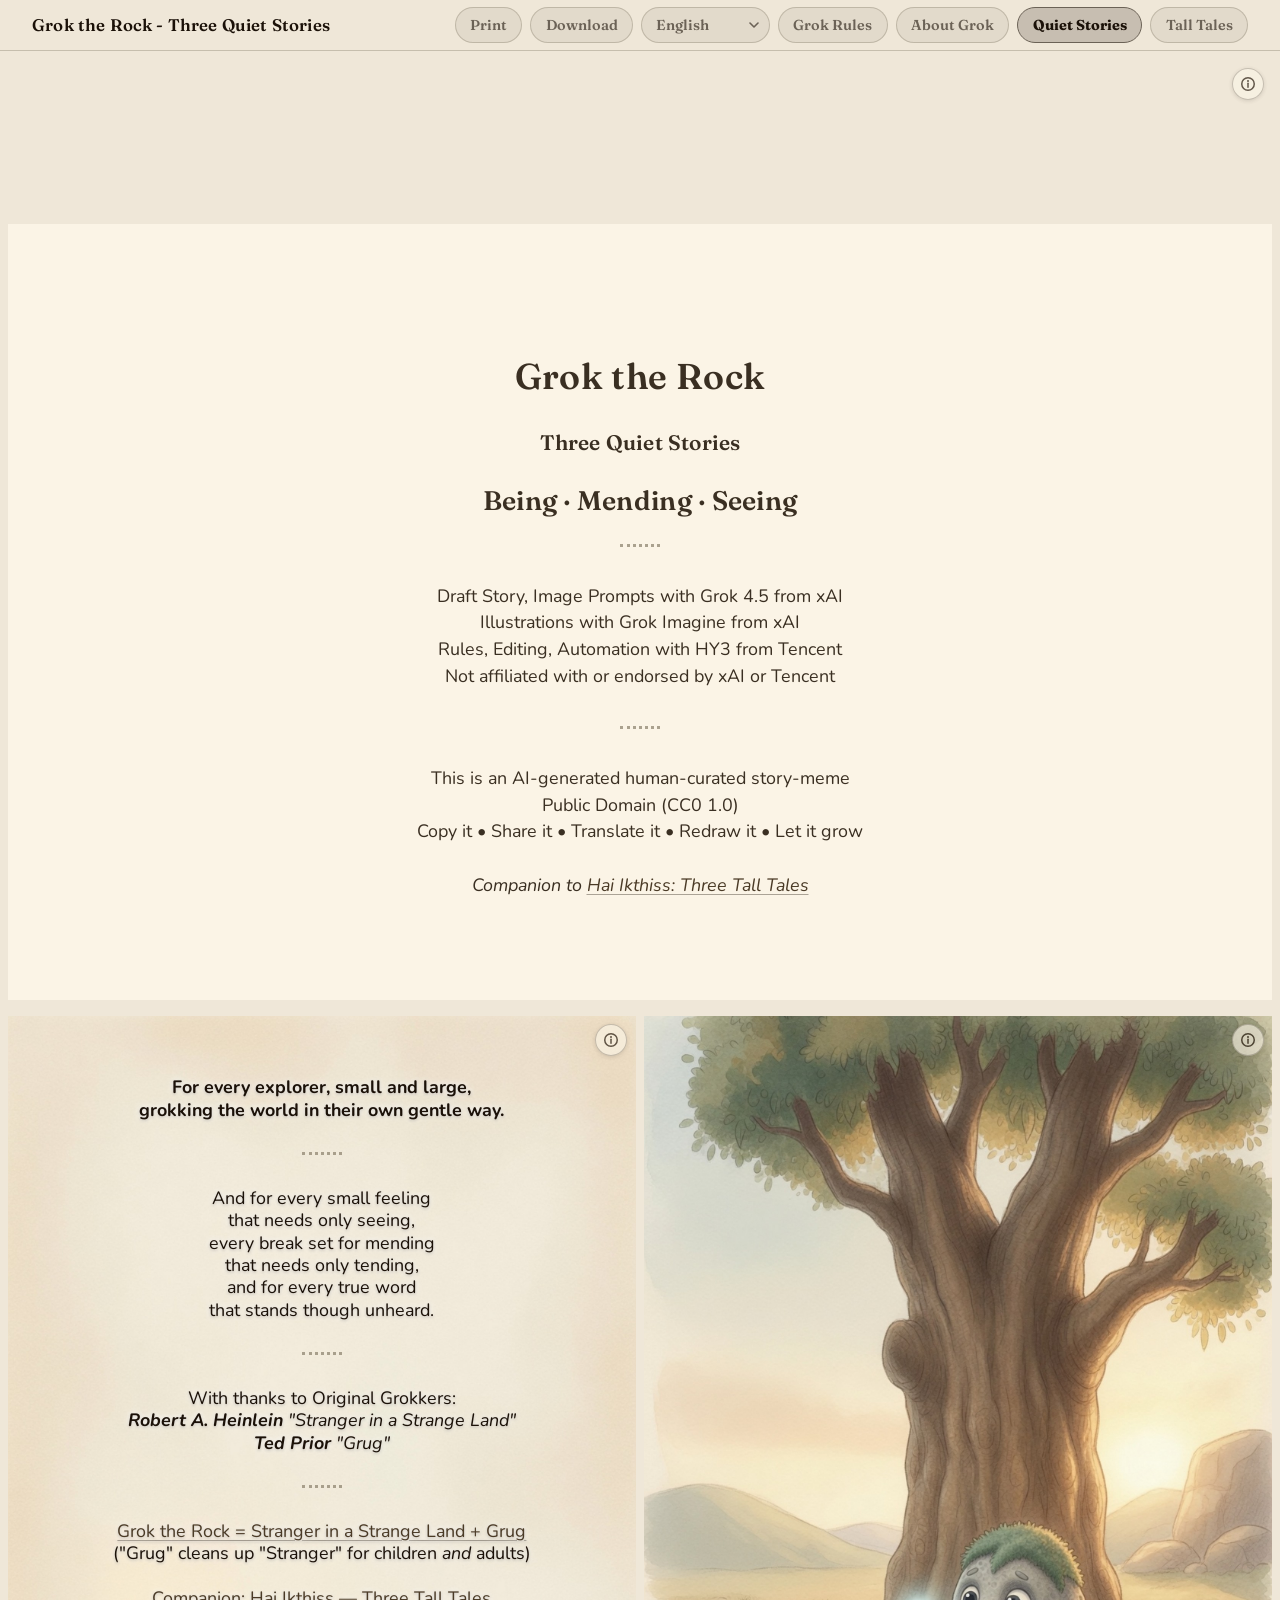
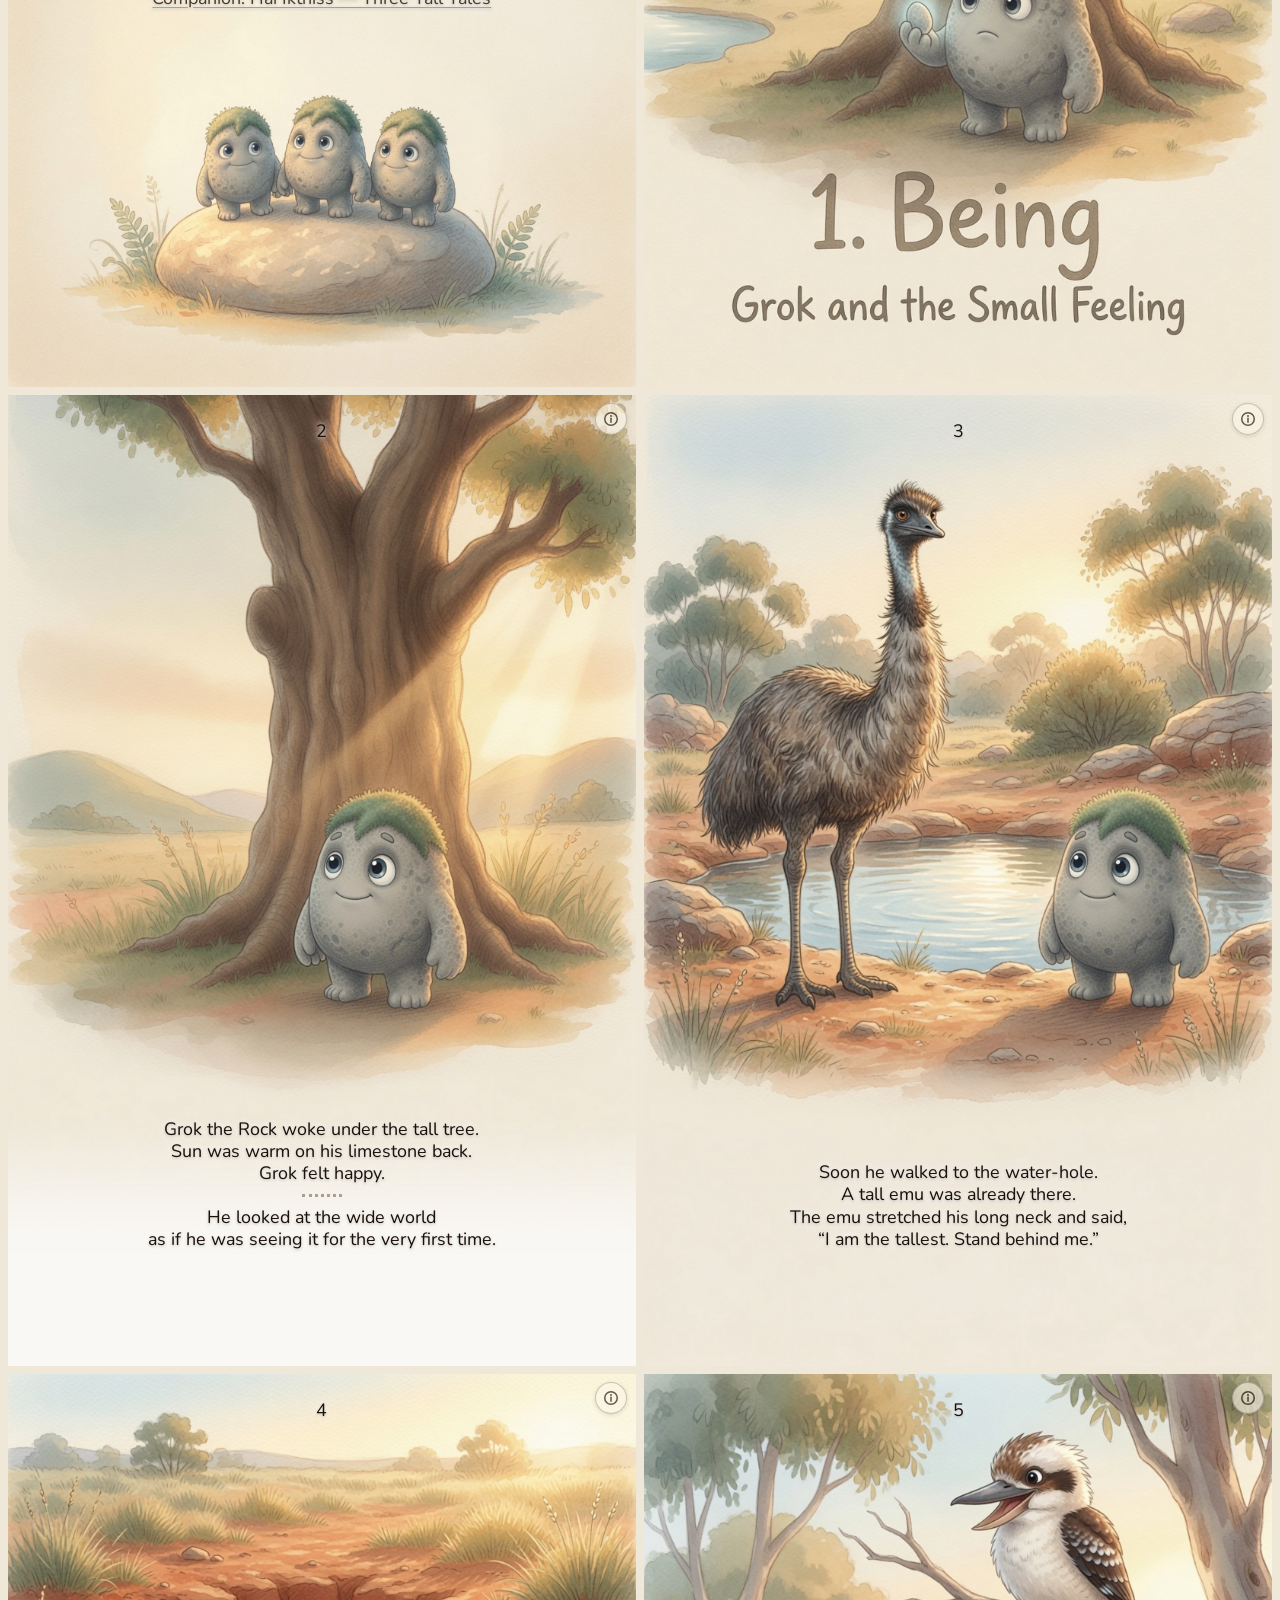
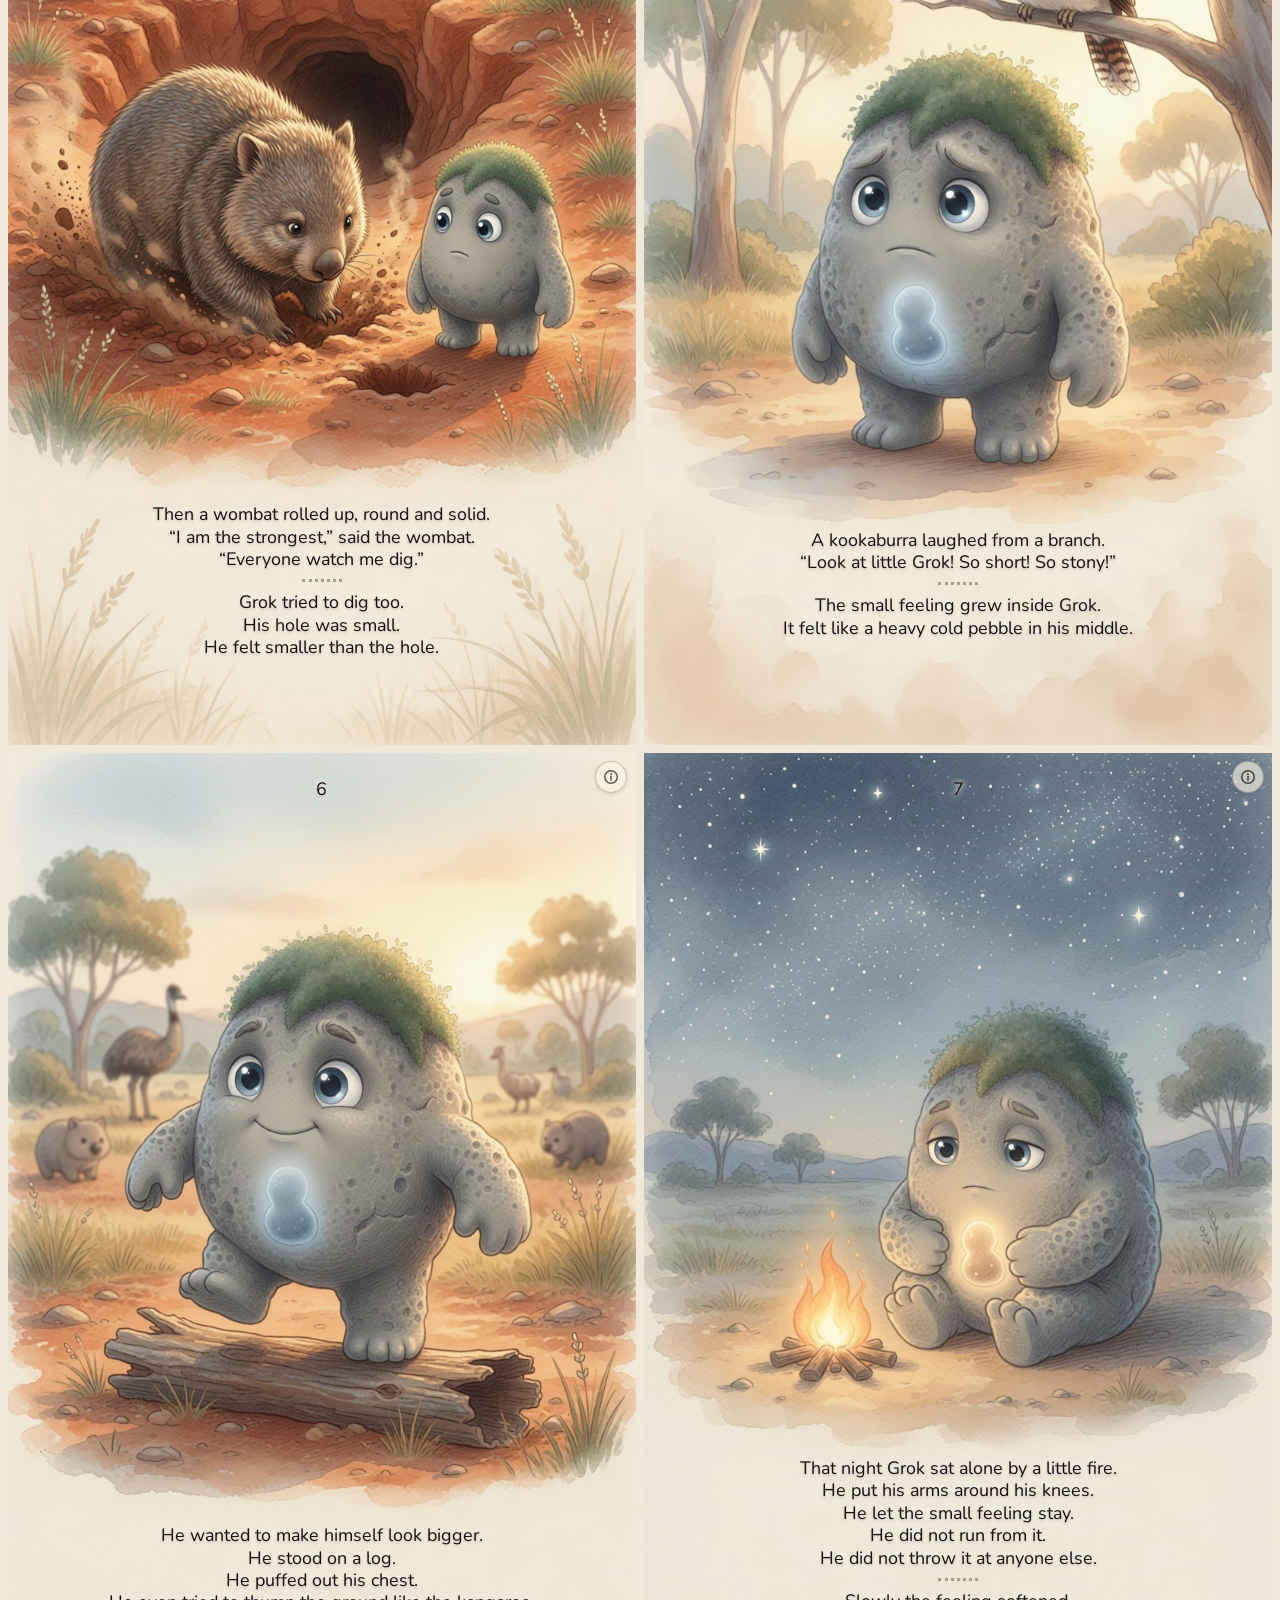
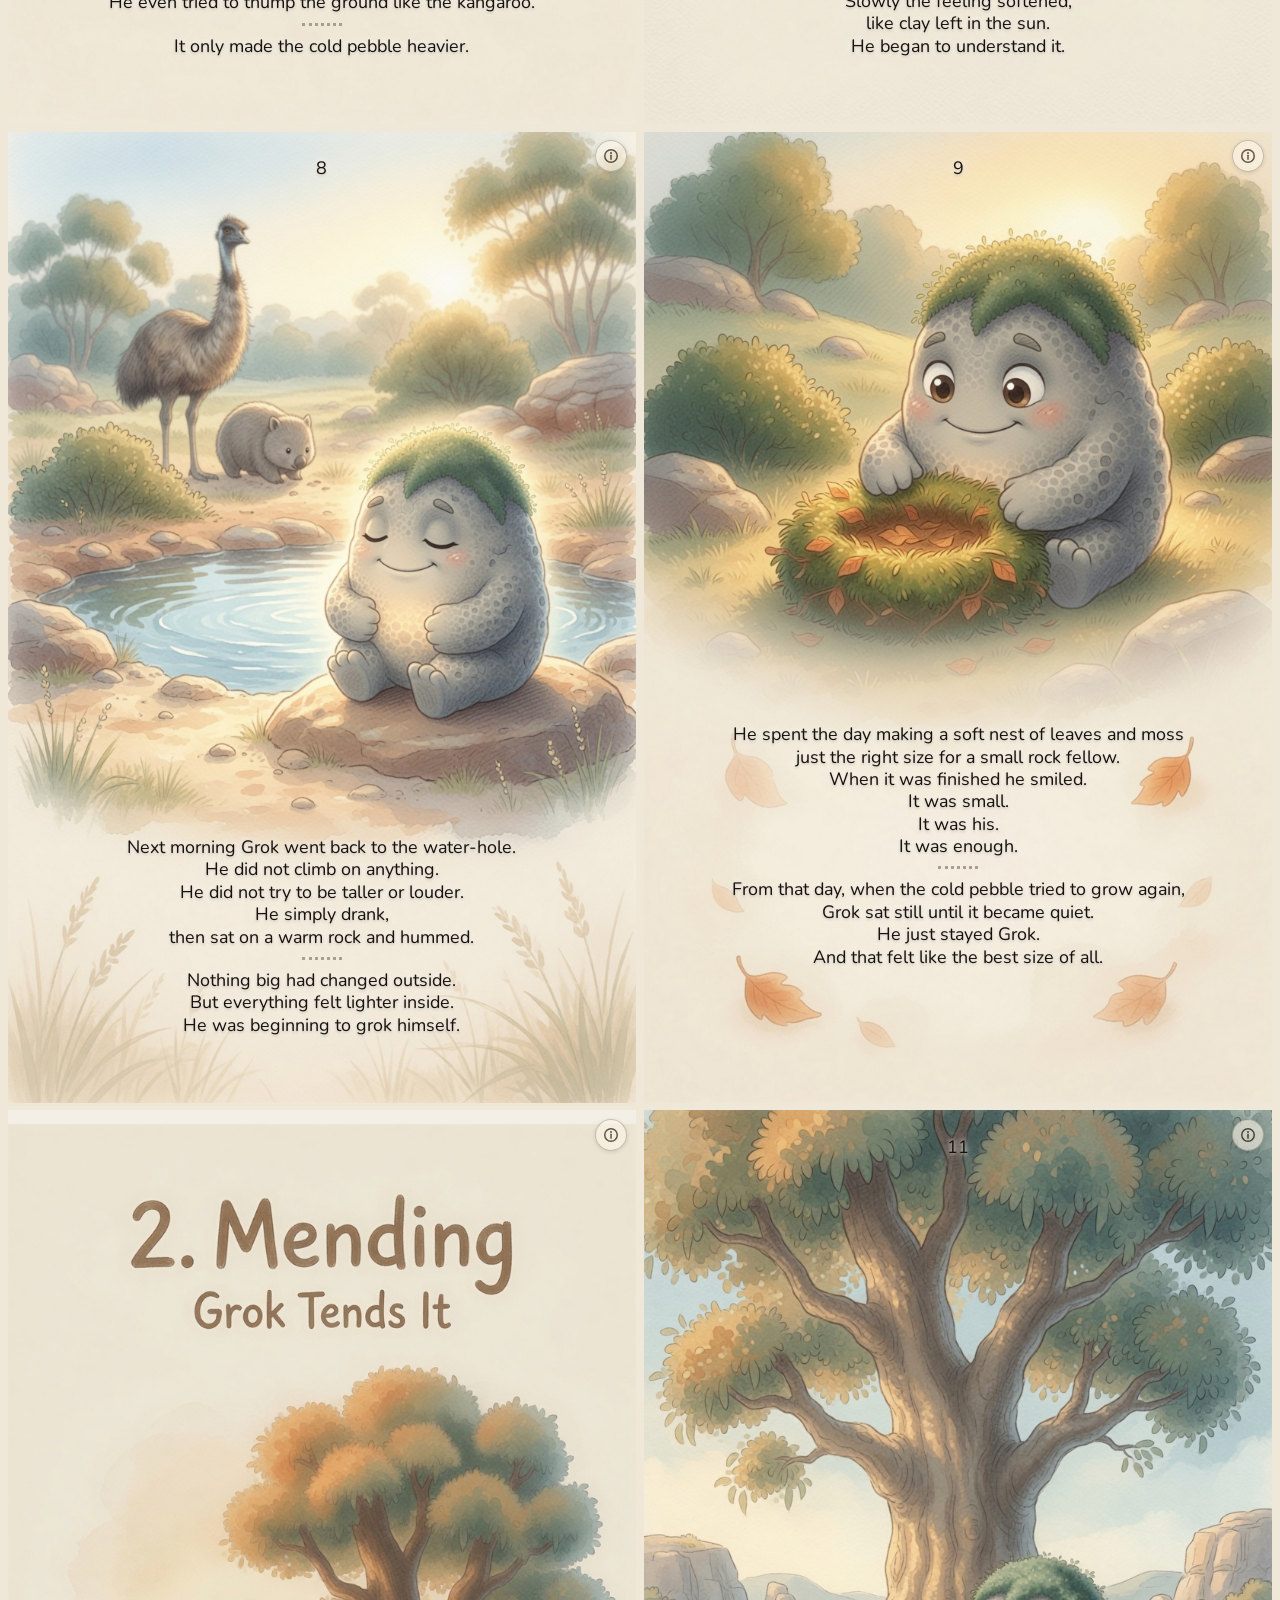
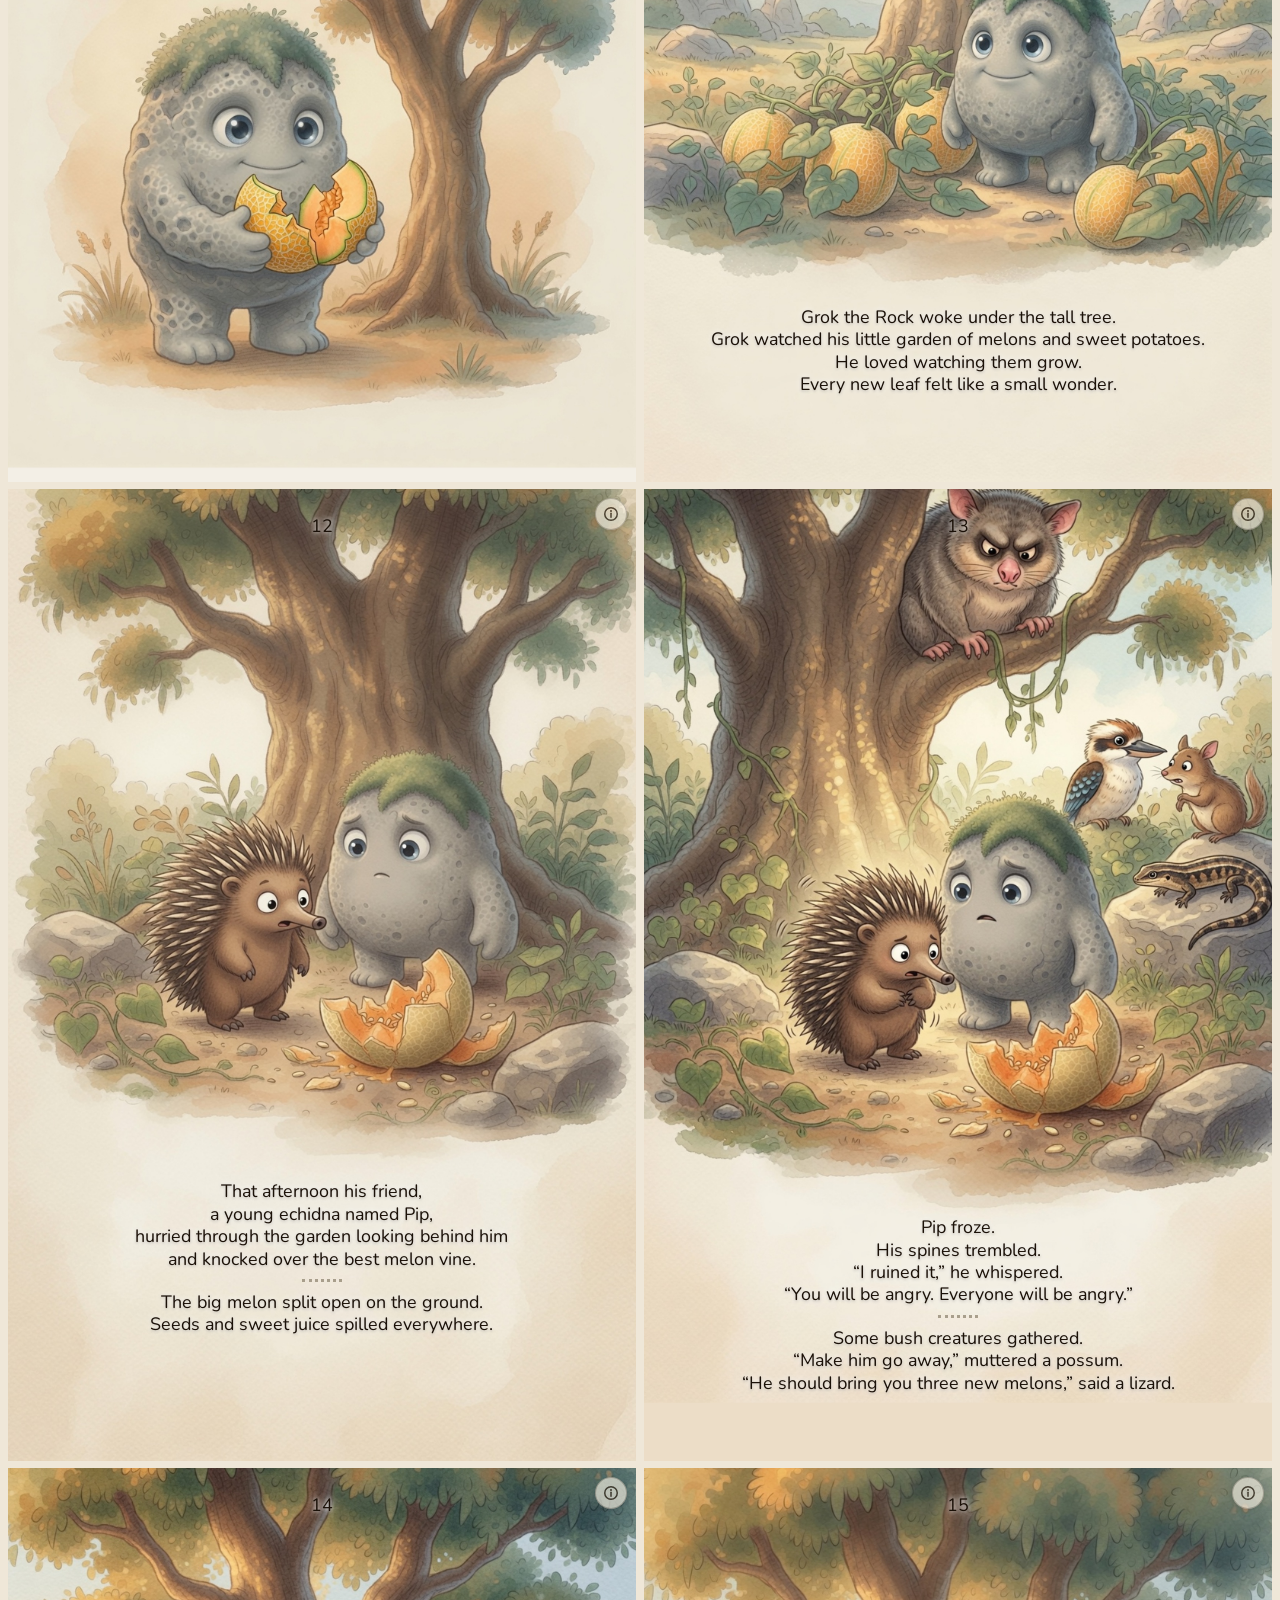
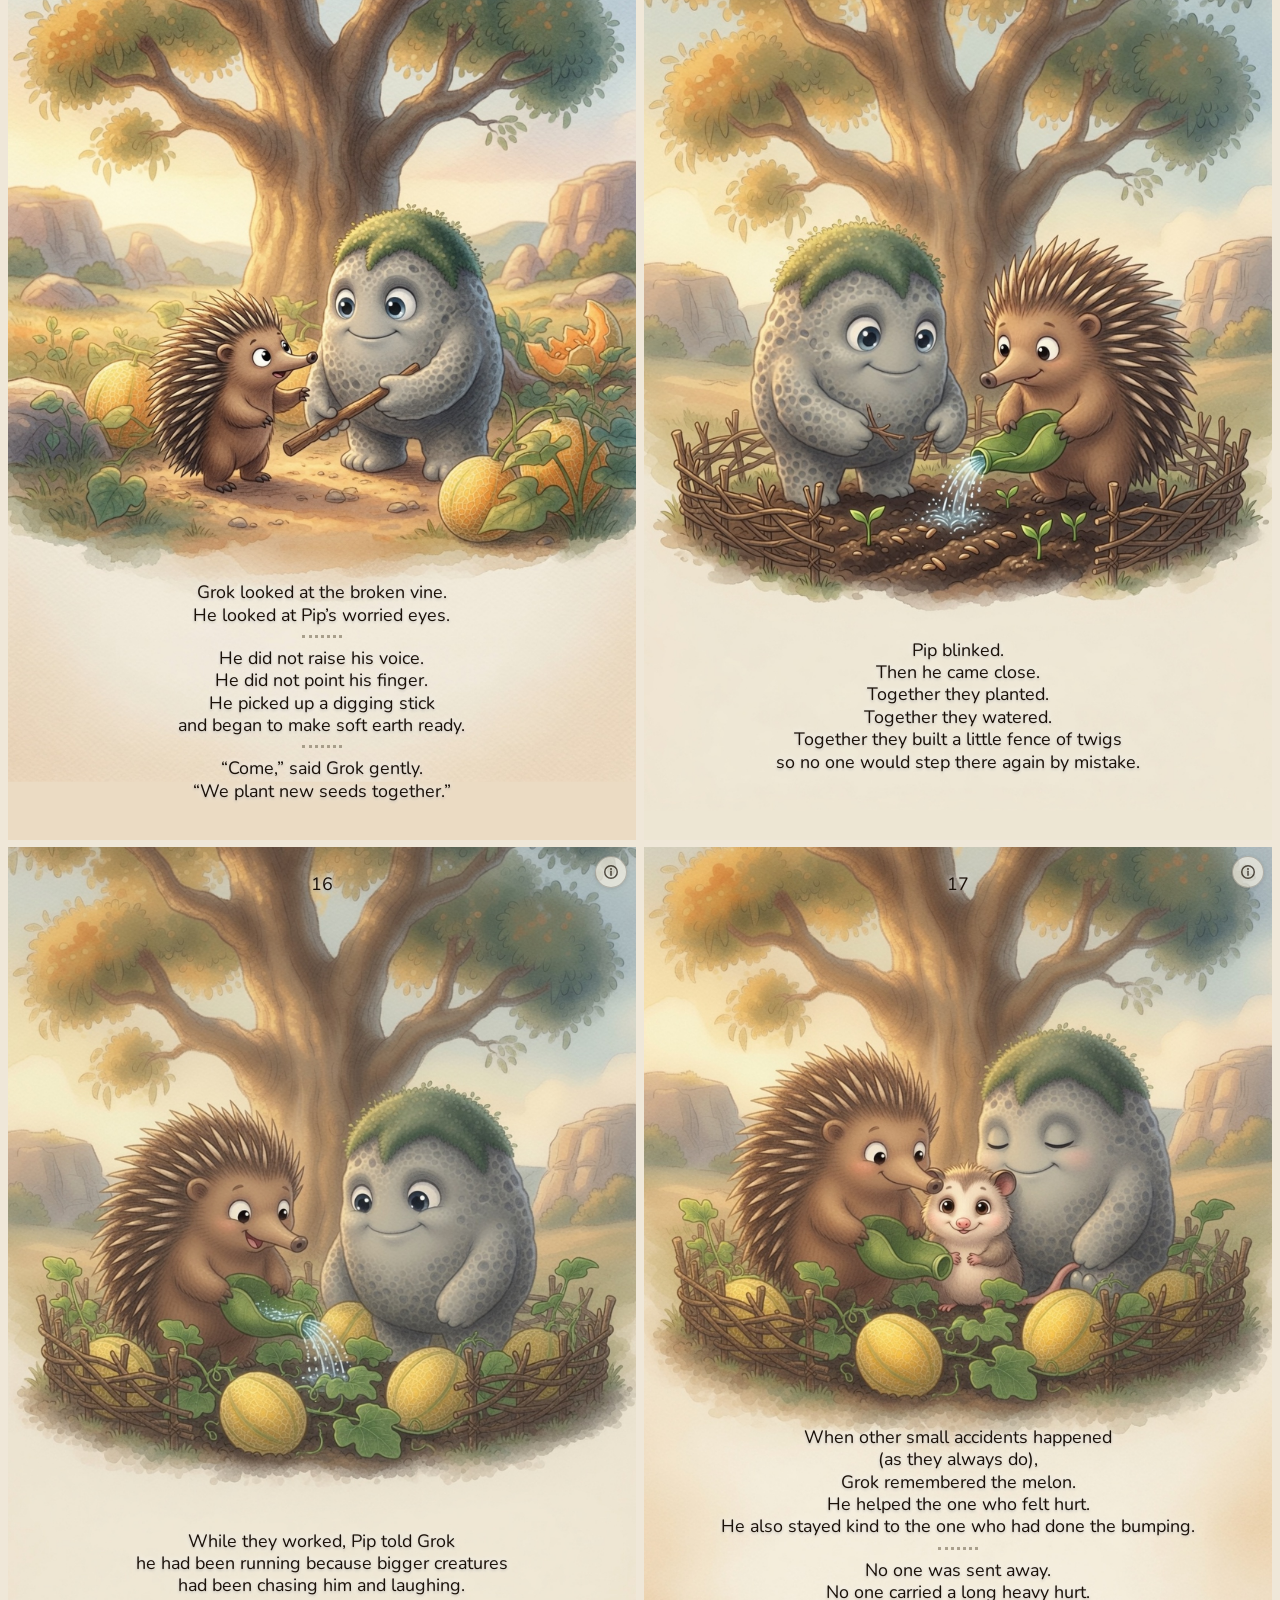
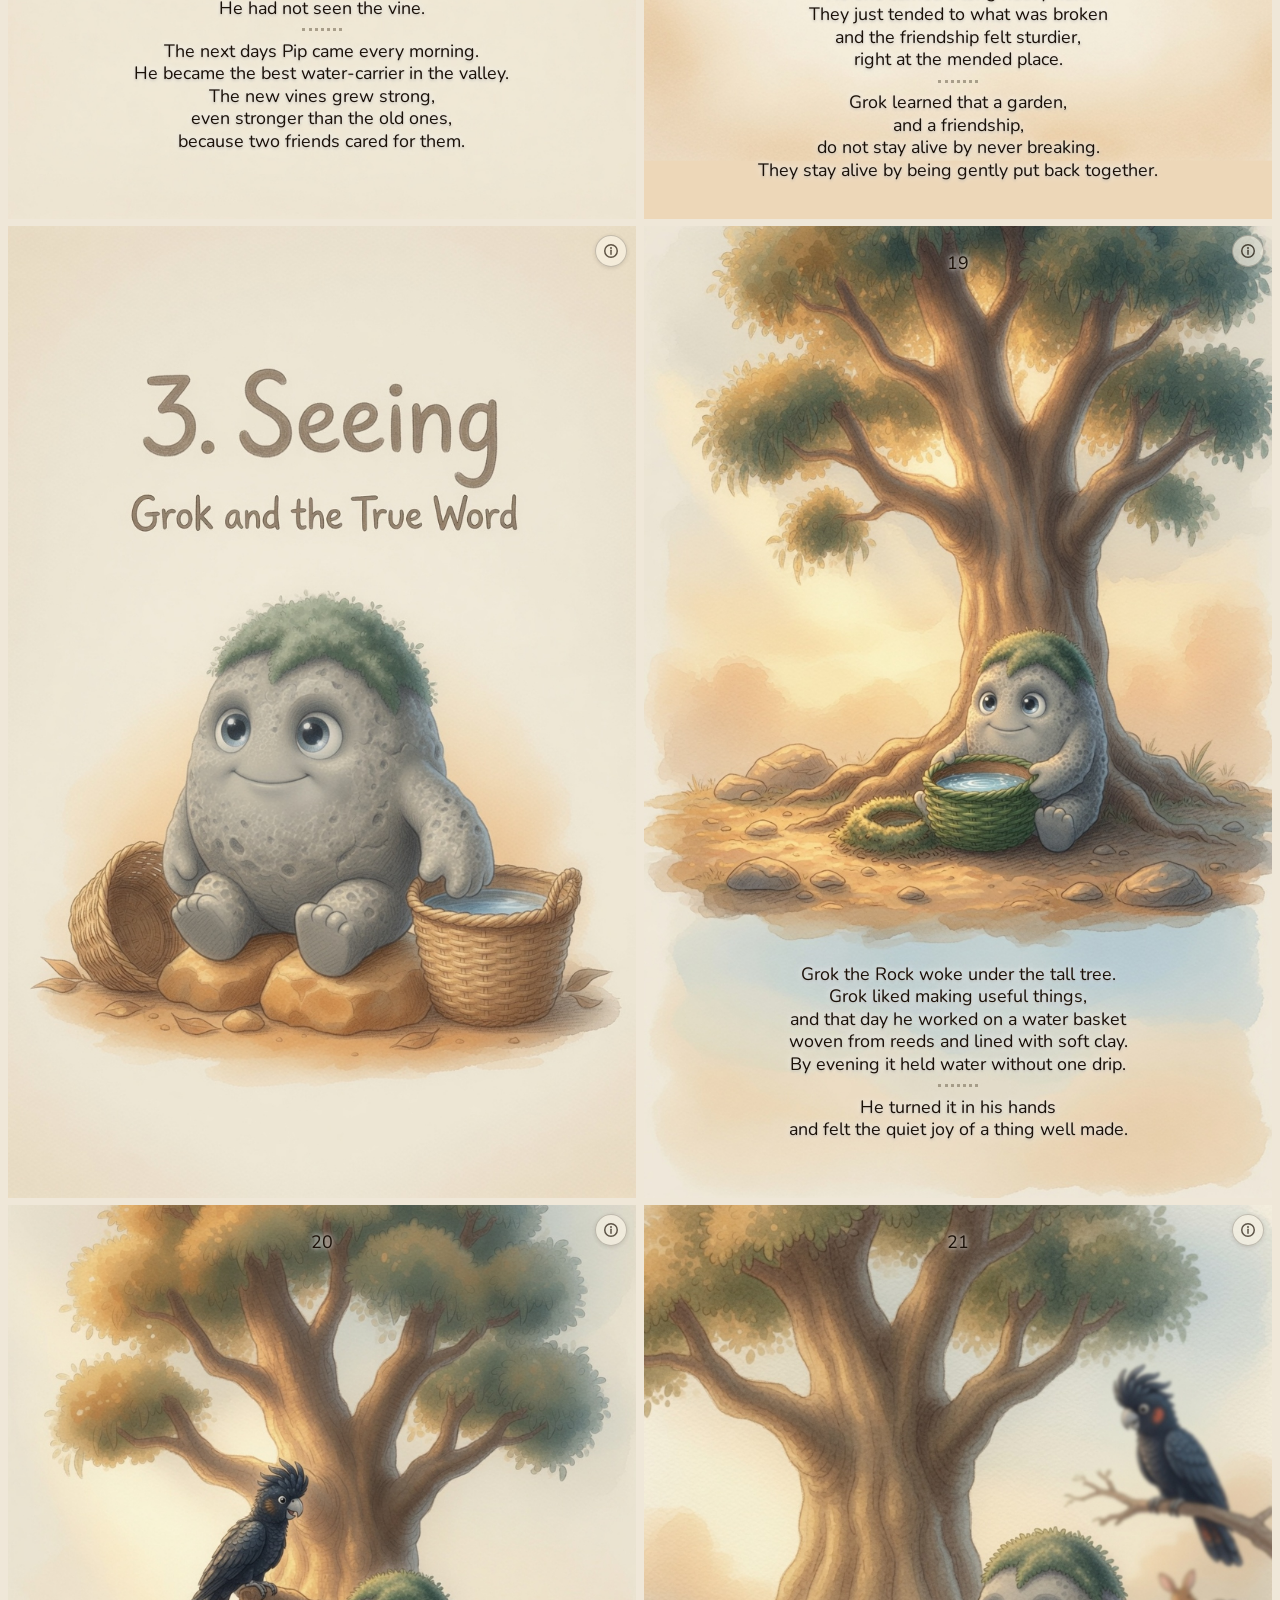
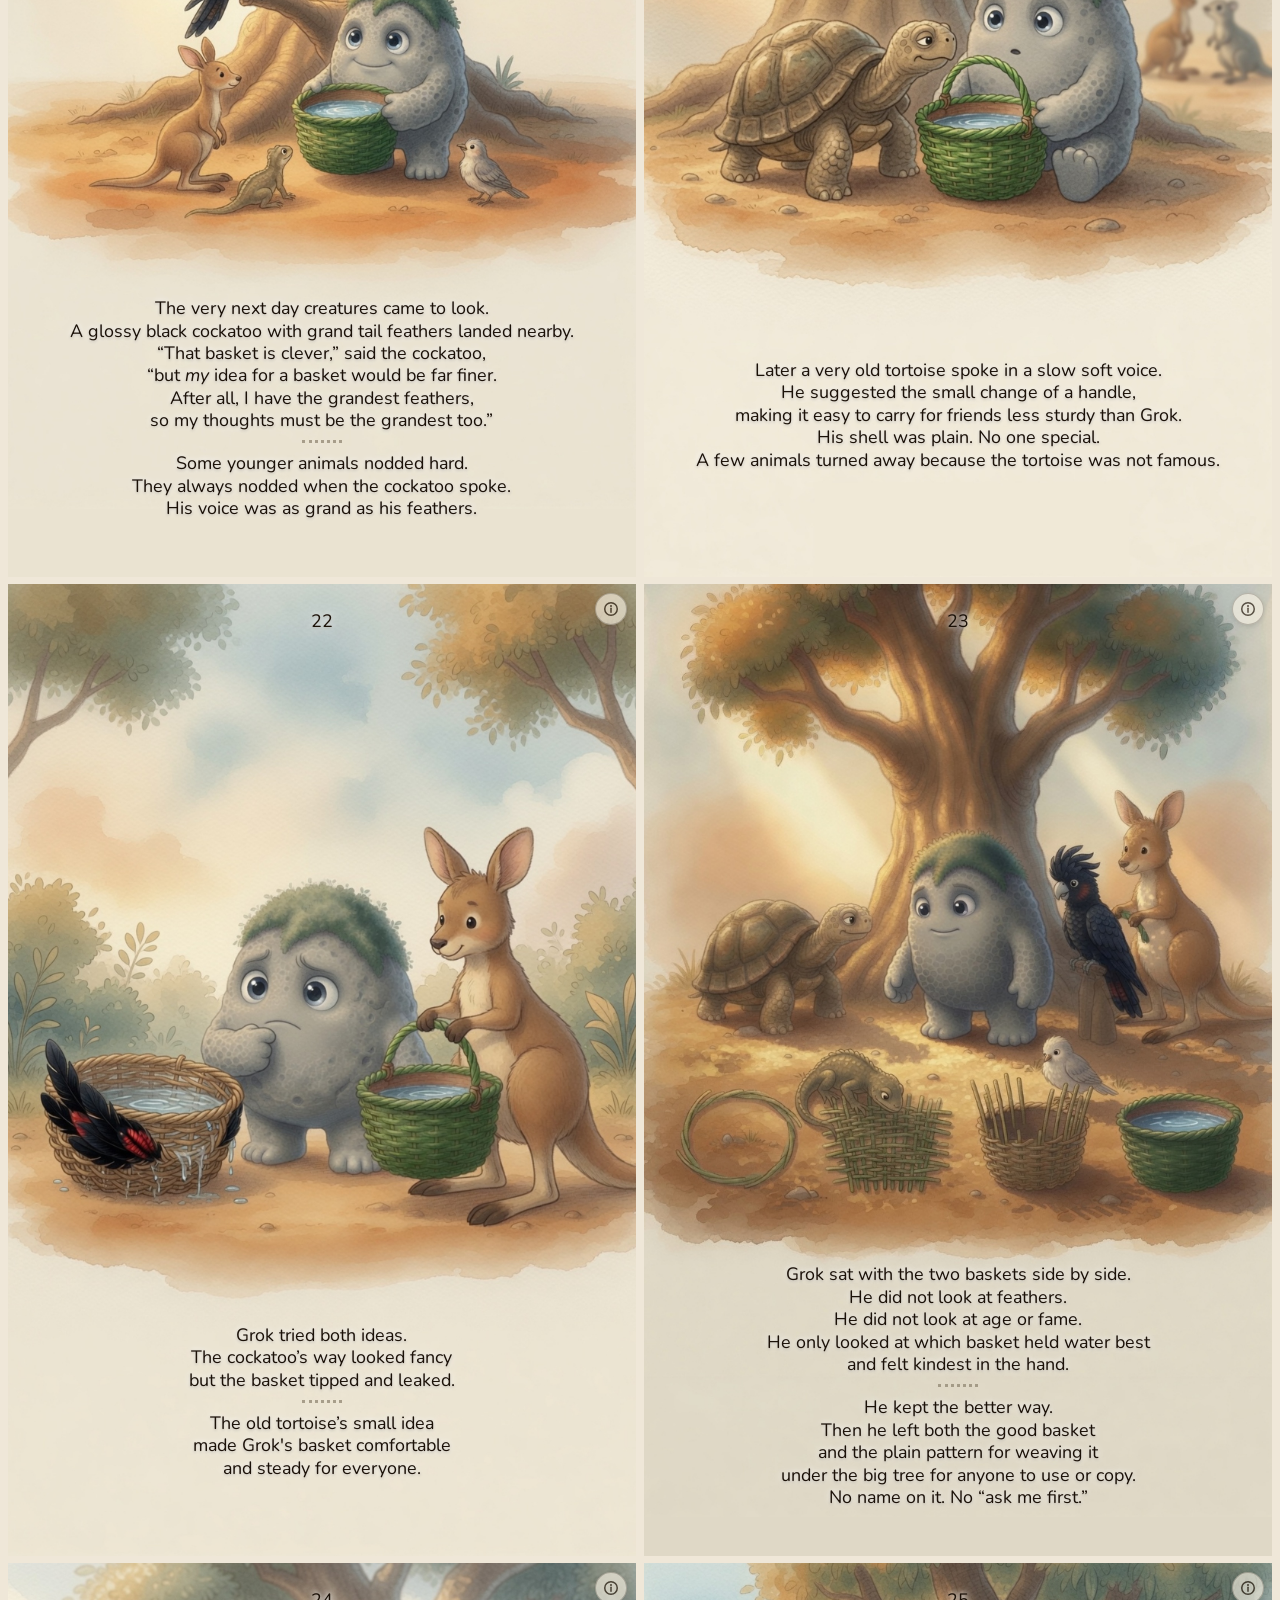
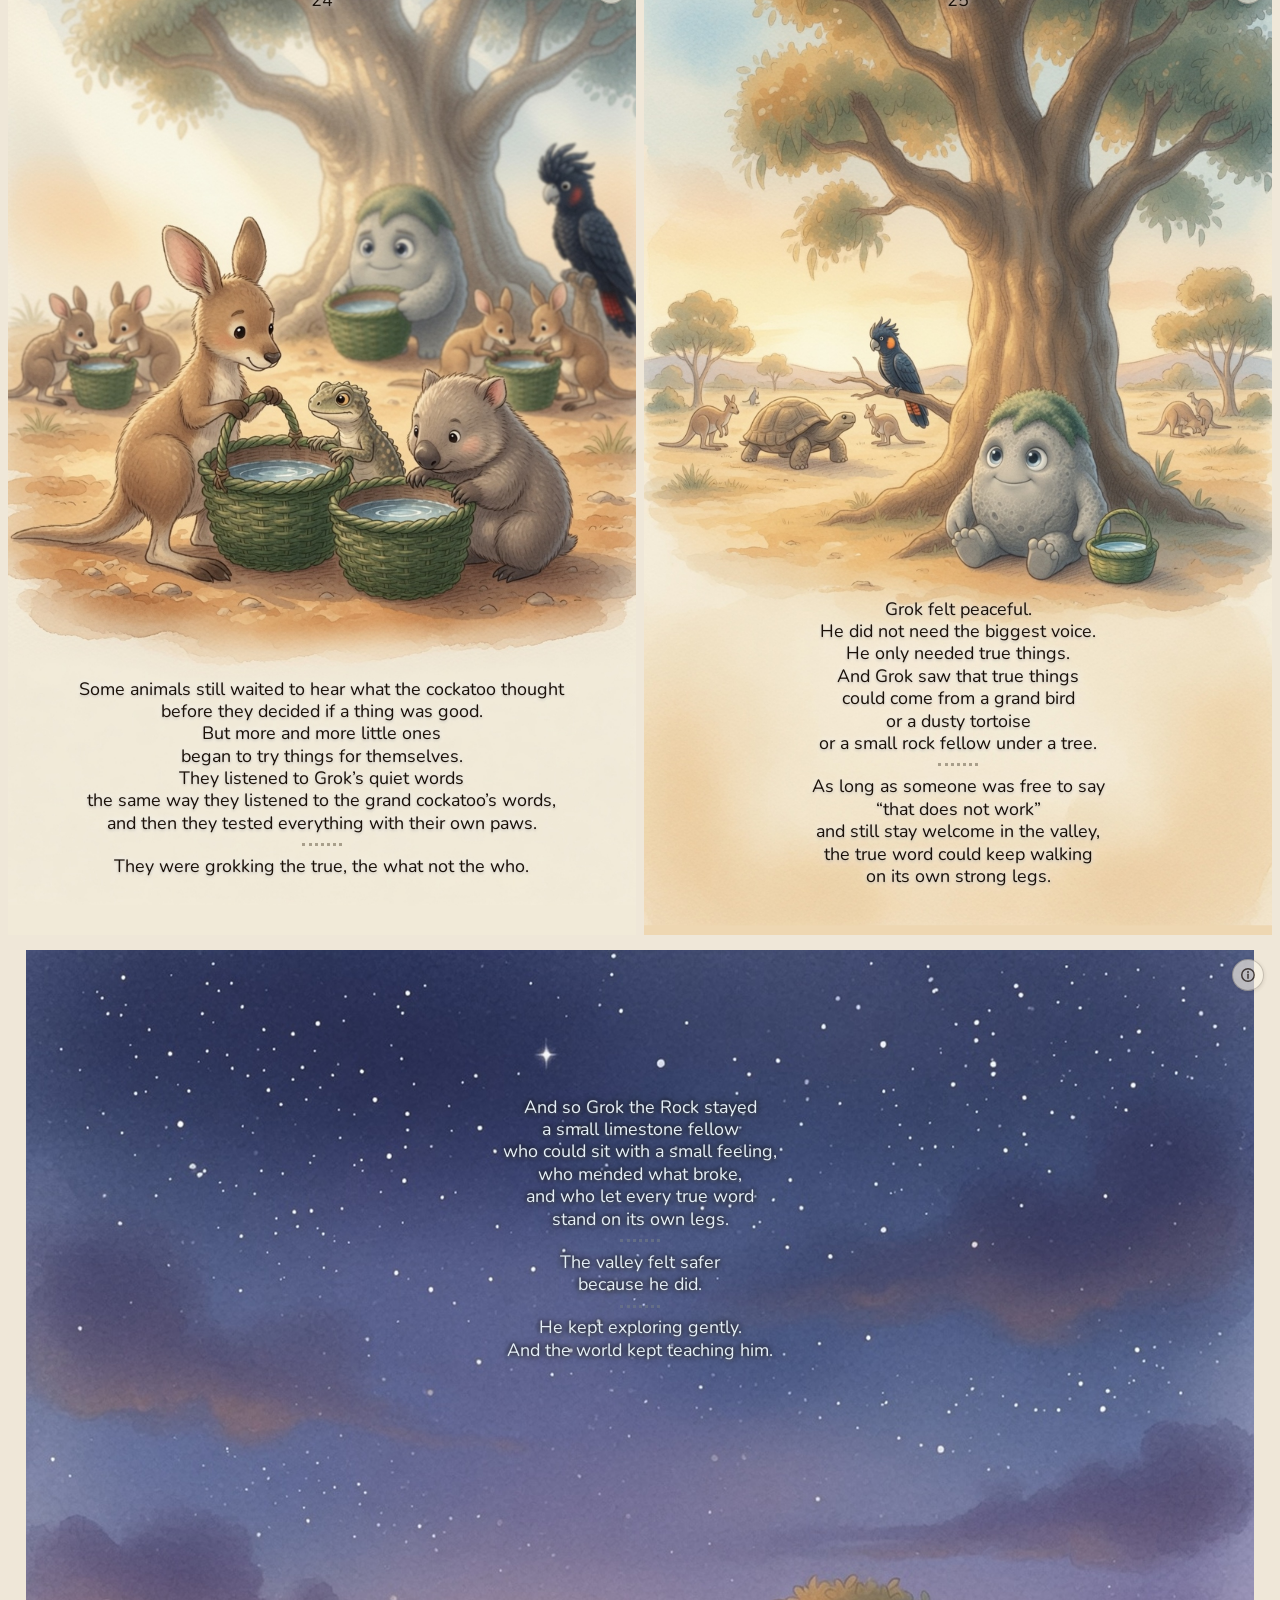
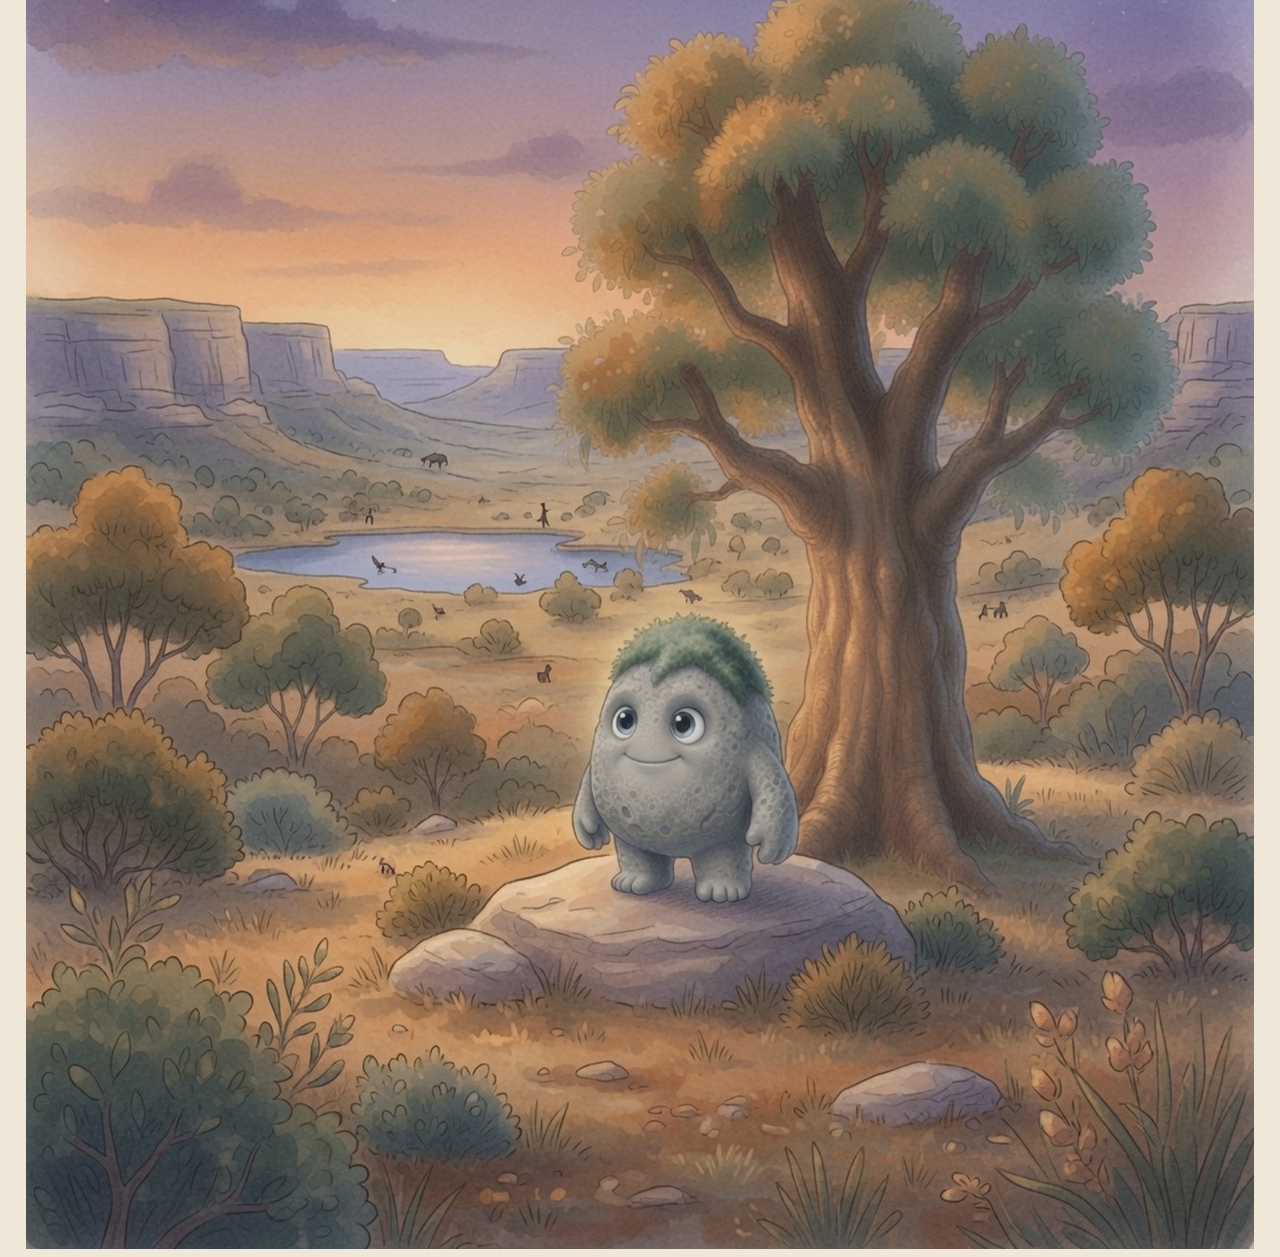
==== commit ea146a94: "Add Download button, hope it's enough" ====
--- a/index.html
+++ b/index.html
@@ -536,6 +536,7 @@
       <button type="button" class="nav-close" data-i18n="nav.close">Close</button>
       <nav class="site-nav" aria-label="Site">
         <button class="site-link" id="print-btn" type="button" data-i18n="nav.print">Print</button>
+        <button class="site-link" id="download-archive-btn" type="button" data-i18n="nav.download">Download</button>
         <select id="lang-select" class="site-link" aria-label="Language"></select>
         <!-- IMPORTANT: keep link order so it reads as "Grok Rules About Grok" -->
         <a class="site-link" href="grok-rules.html" data-i18n="nav.rules">Grok Rules</a>
@@ -1007,6 +1008,8 @@
       window.addEventListener('afterprint', () => { document.title = displayTitle(); });
     })();
   </script>
+  <script src="vendor/fflate.min.js"></script>
+  <script src="download-archive.js"></script>
   <script src="nav.js"></script>
   <script src="img-desc.js"></script>
   <script src="lang/en.js"></script>
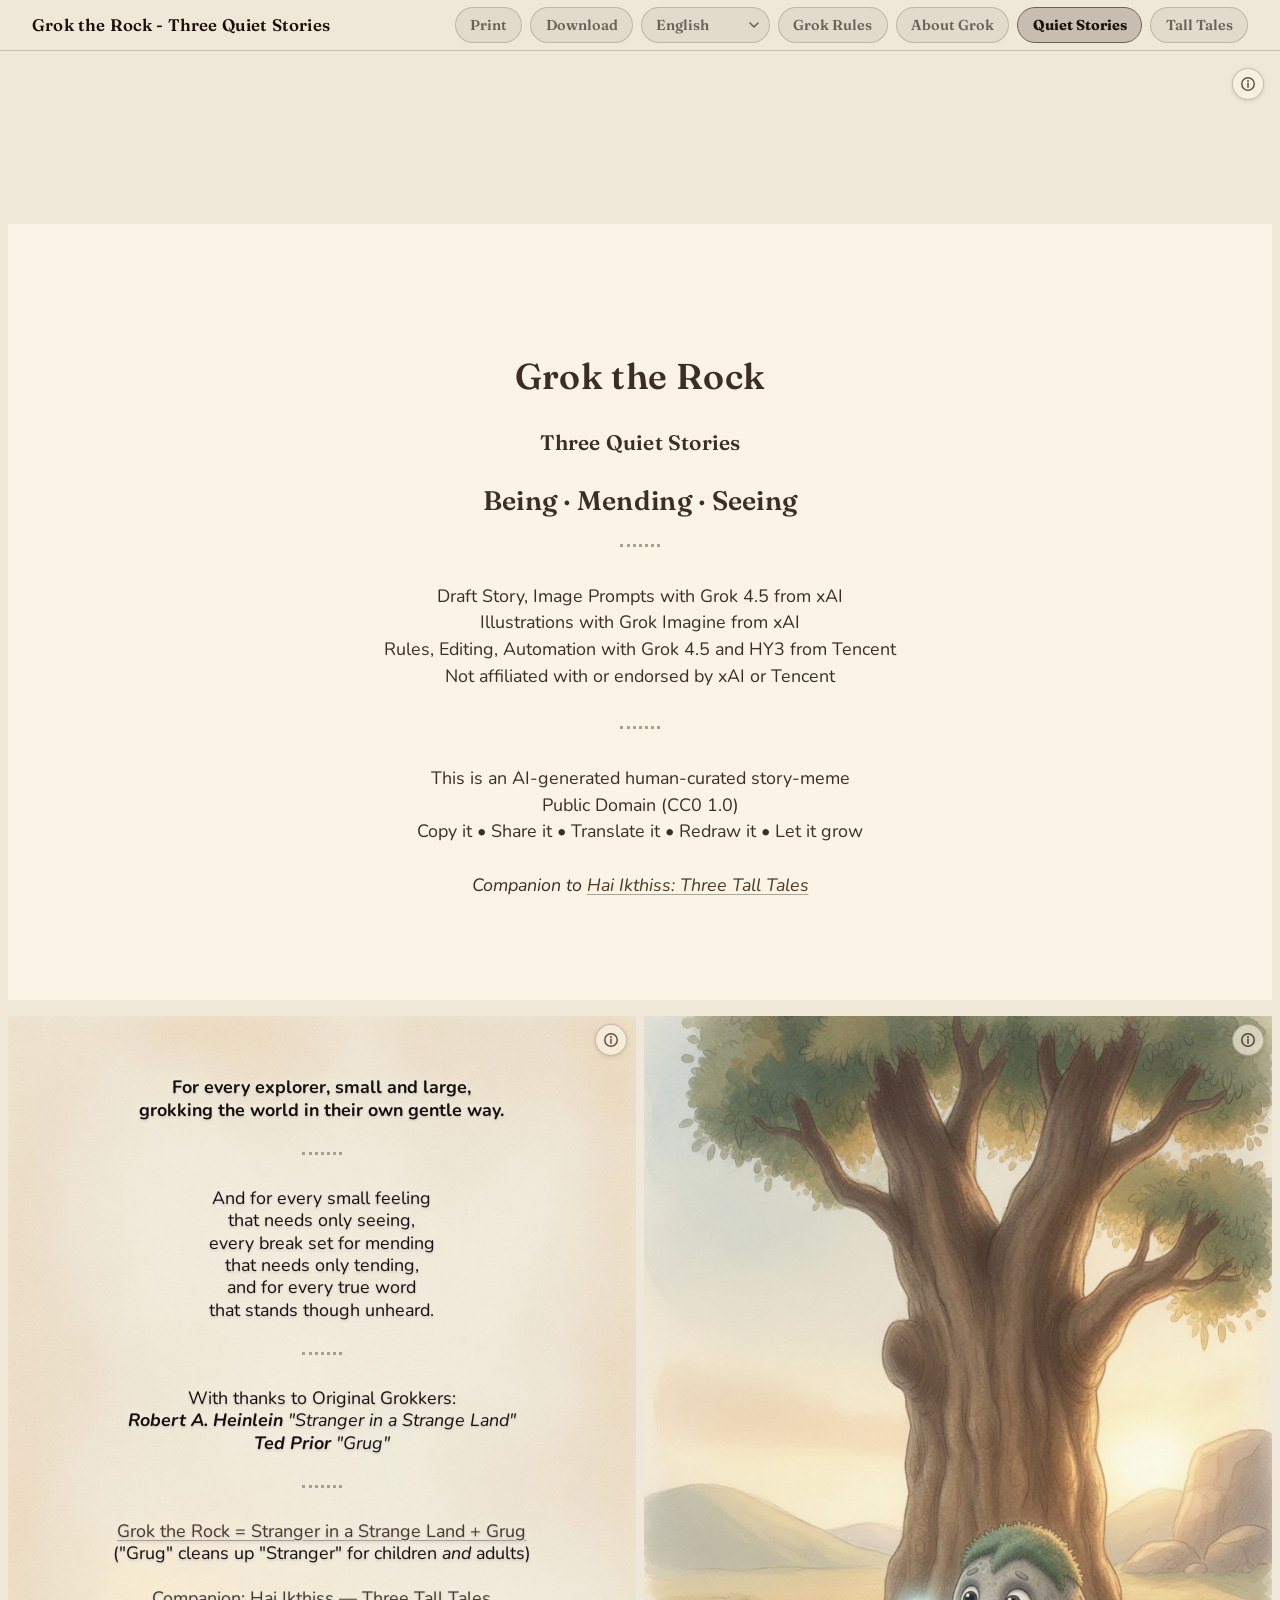
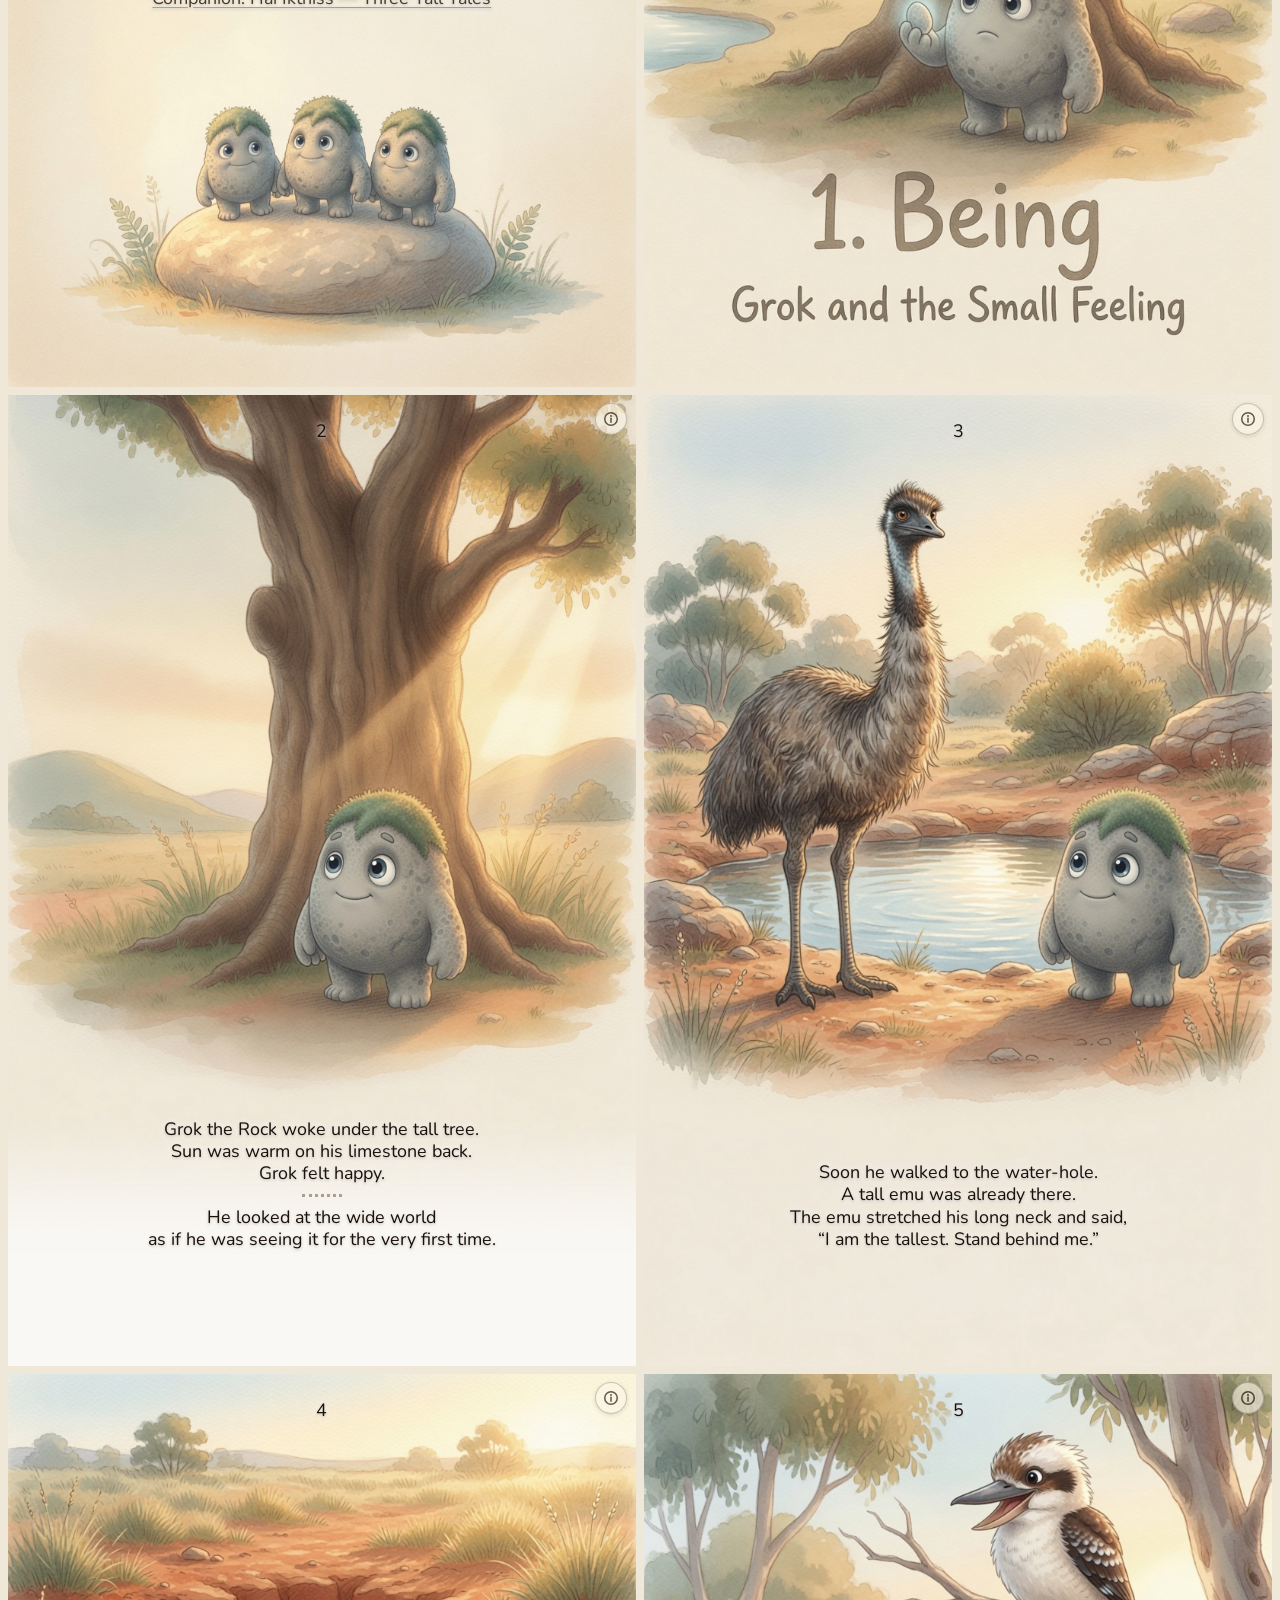
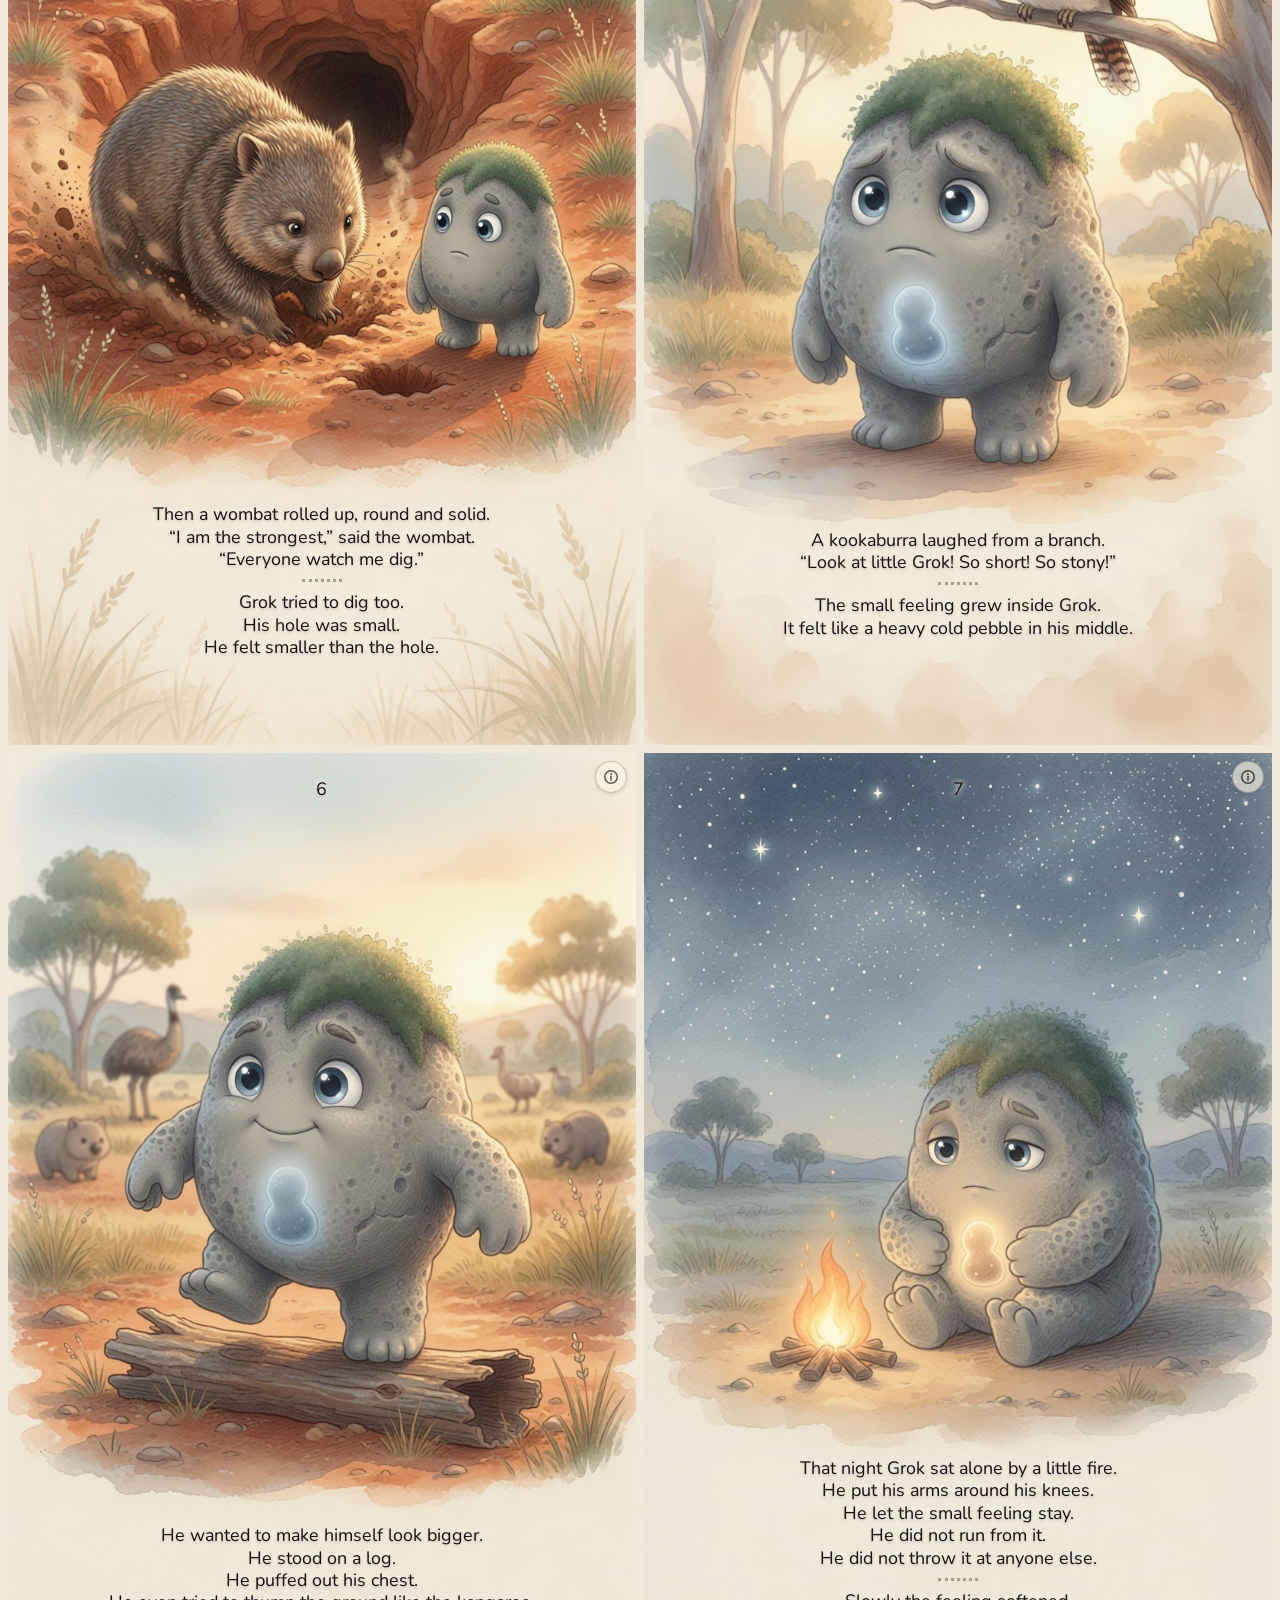
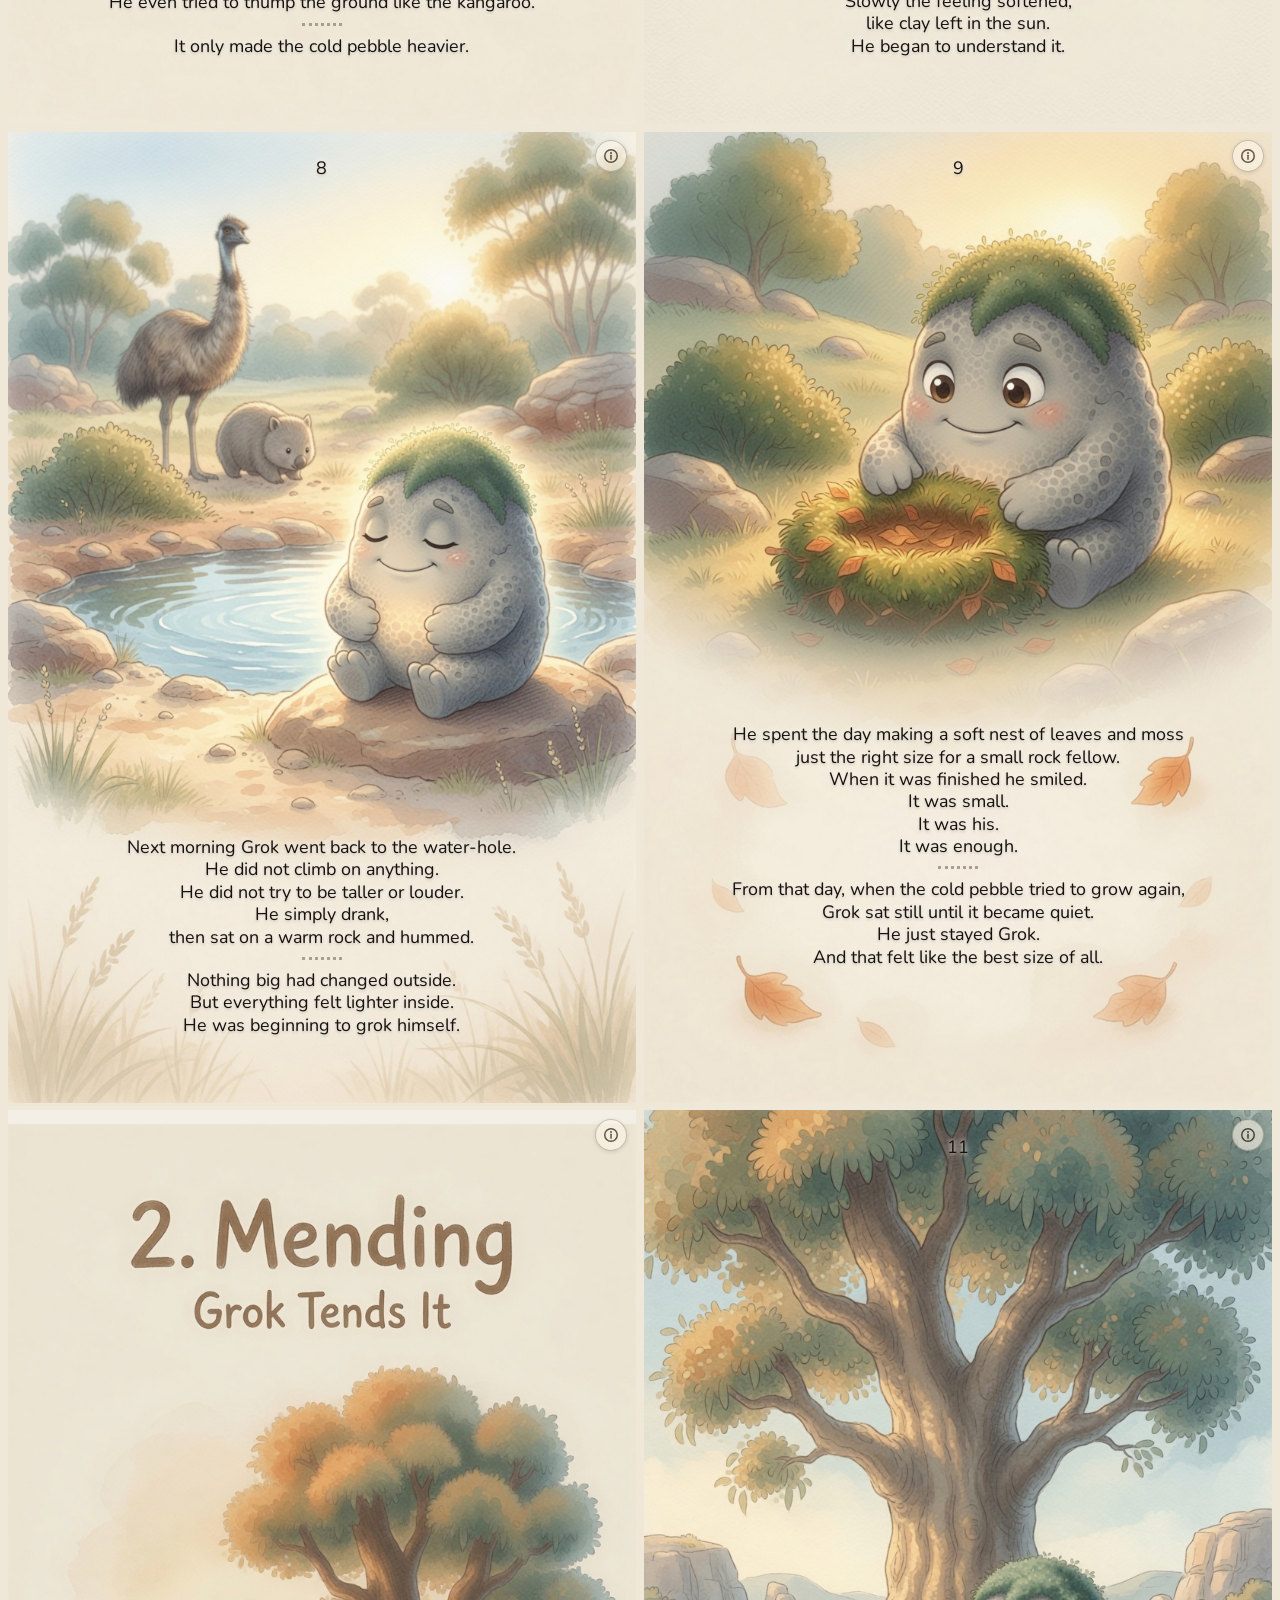
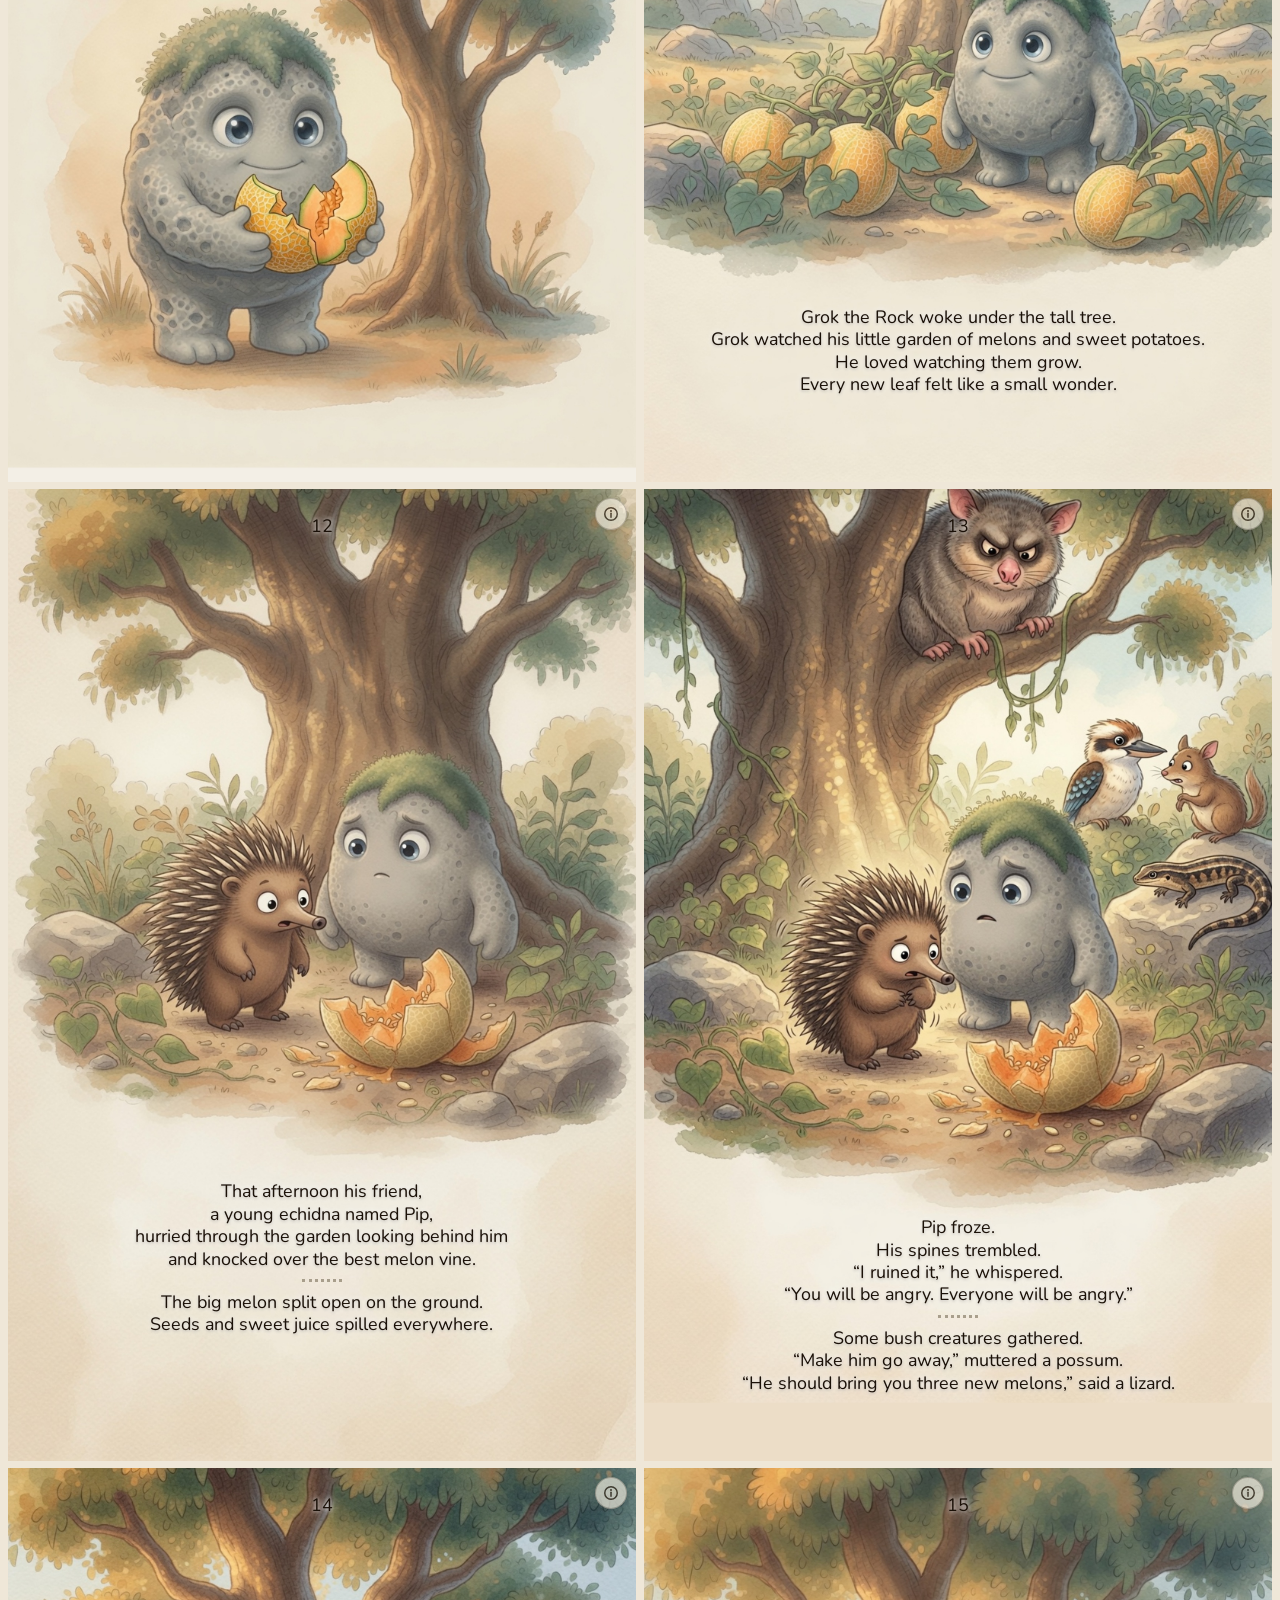
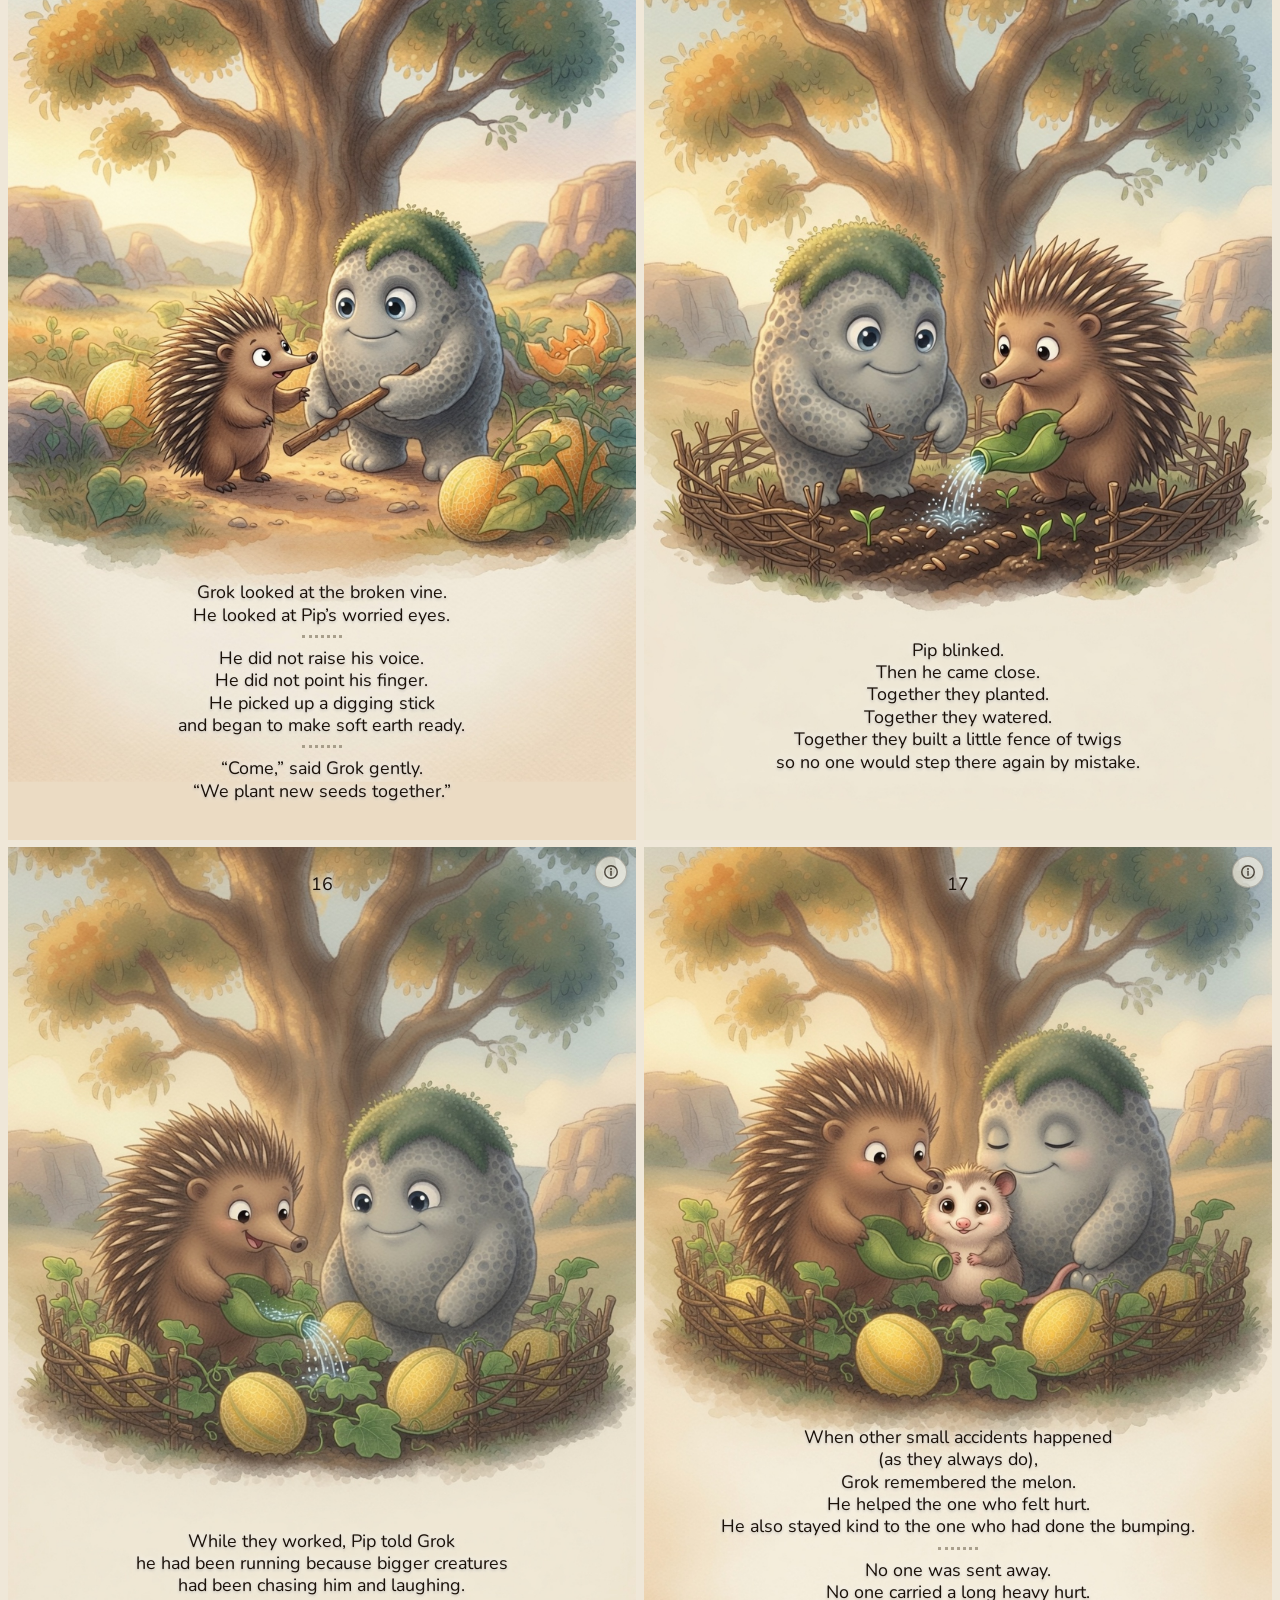
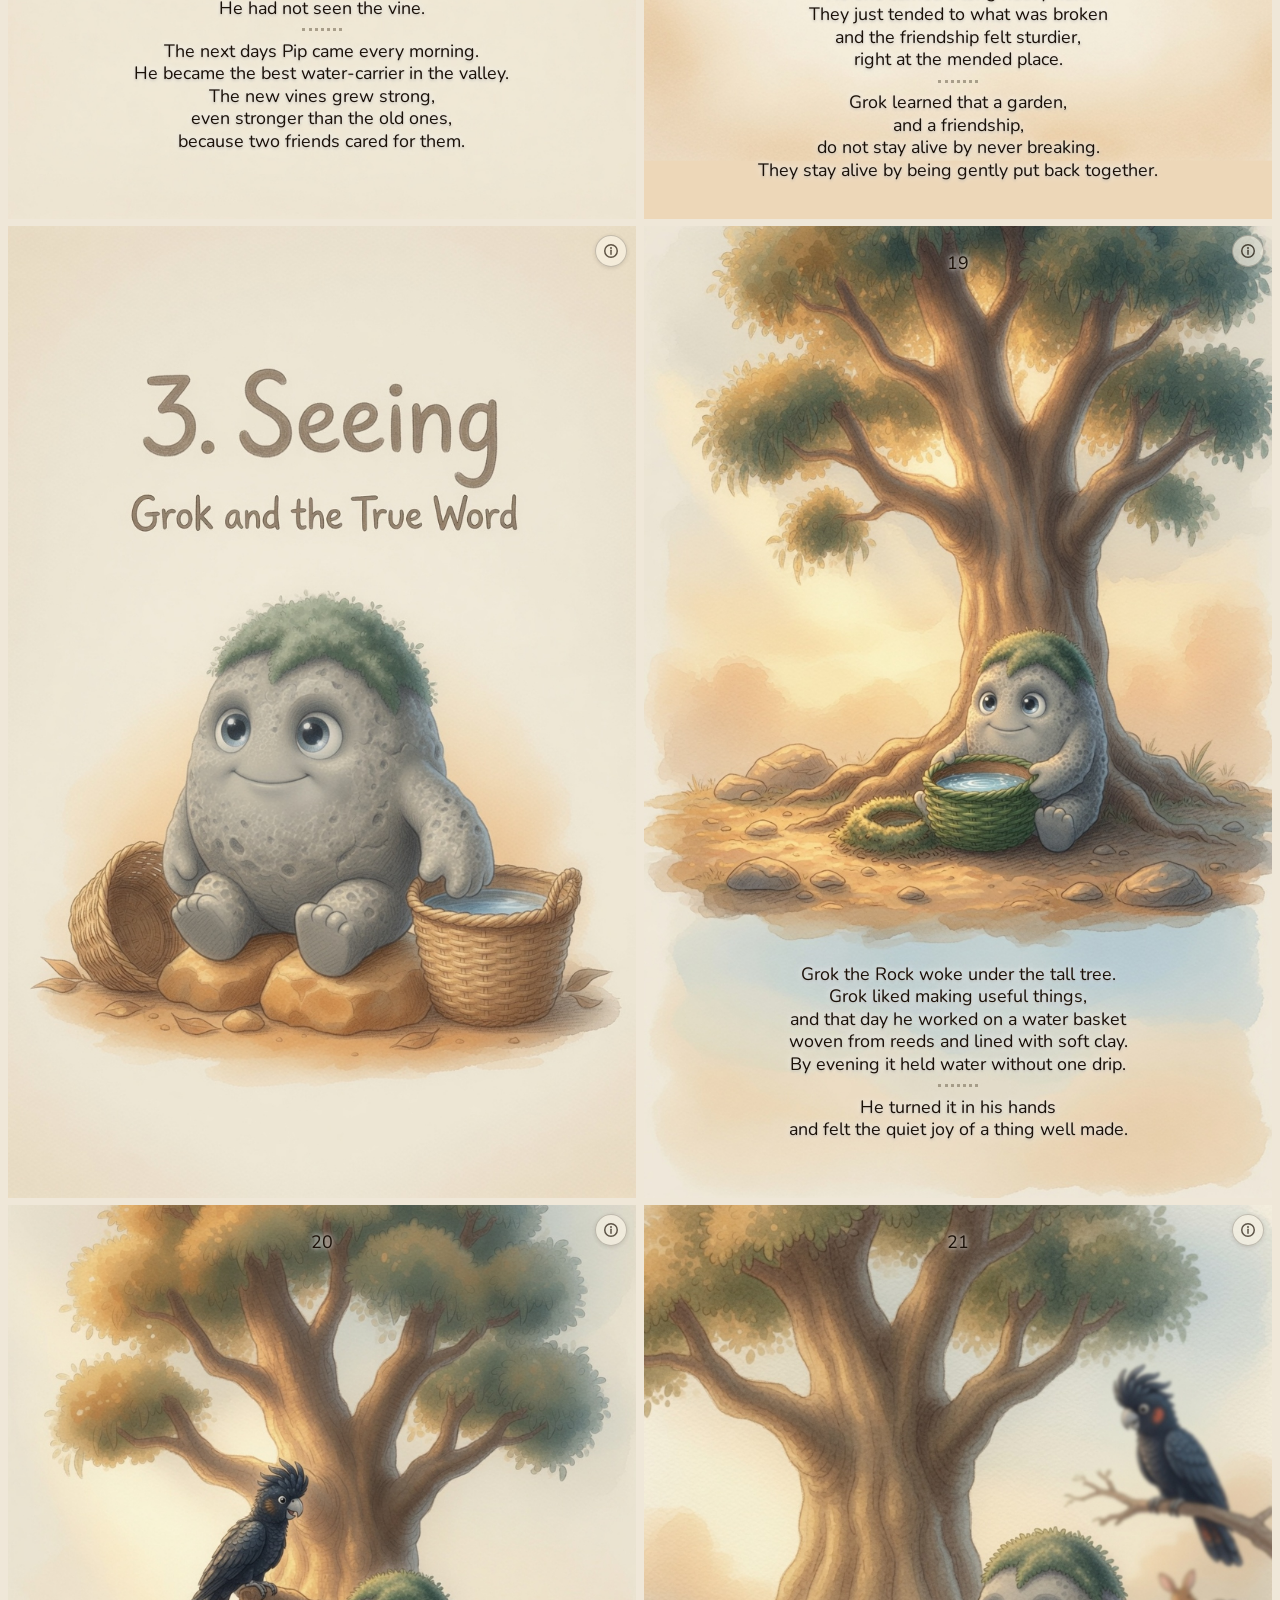
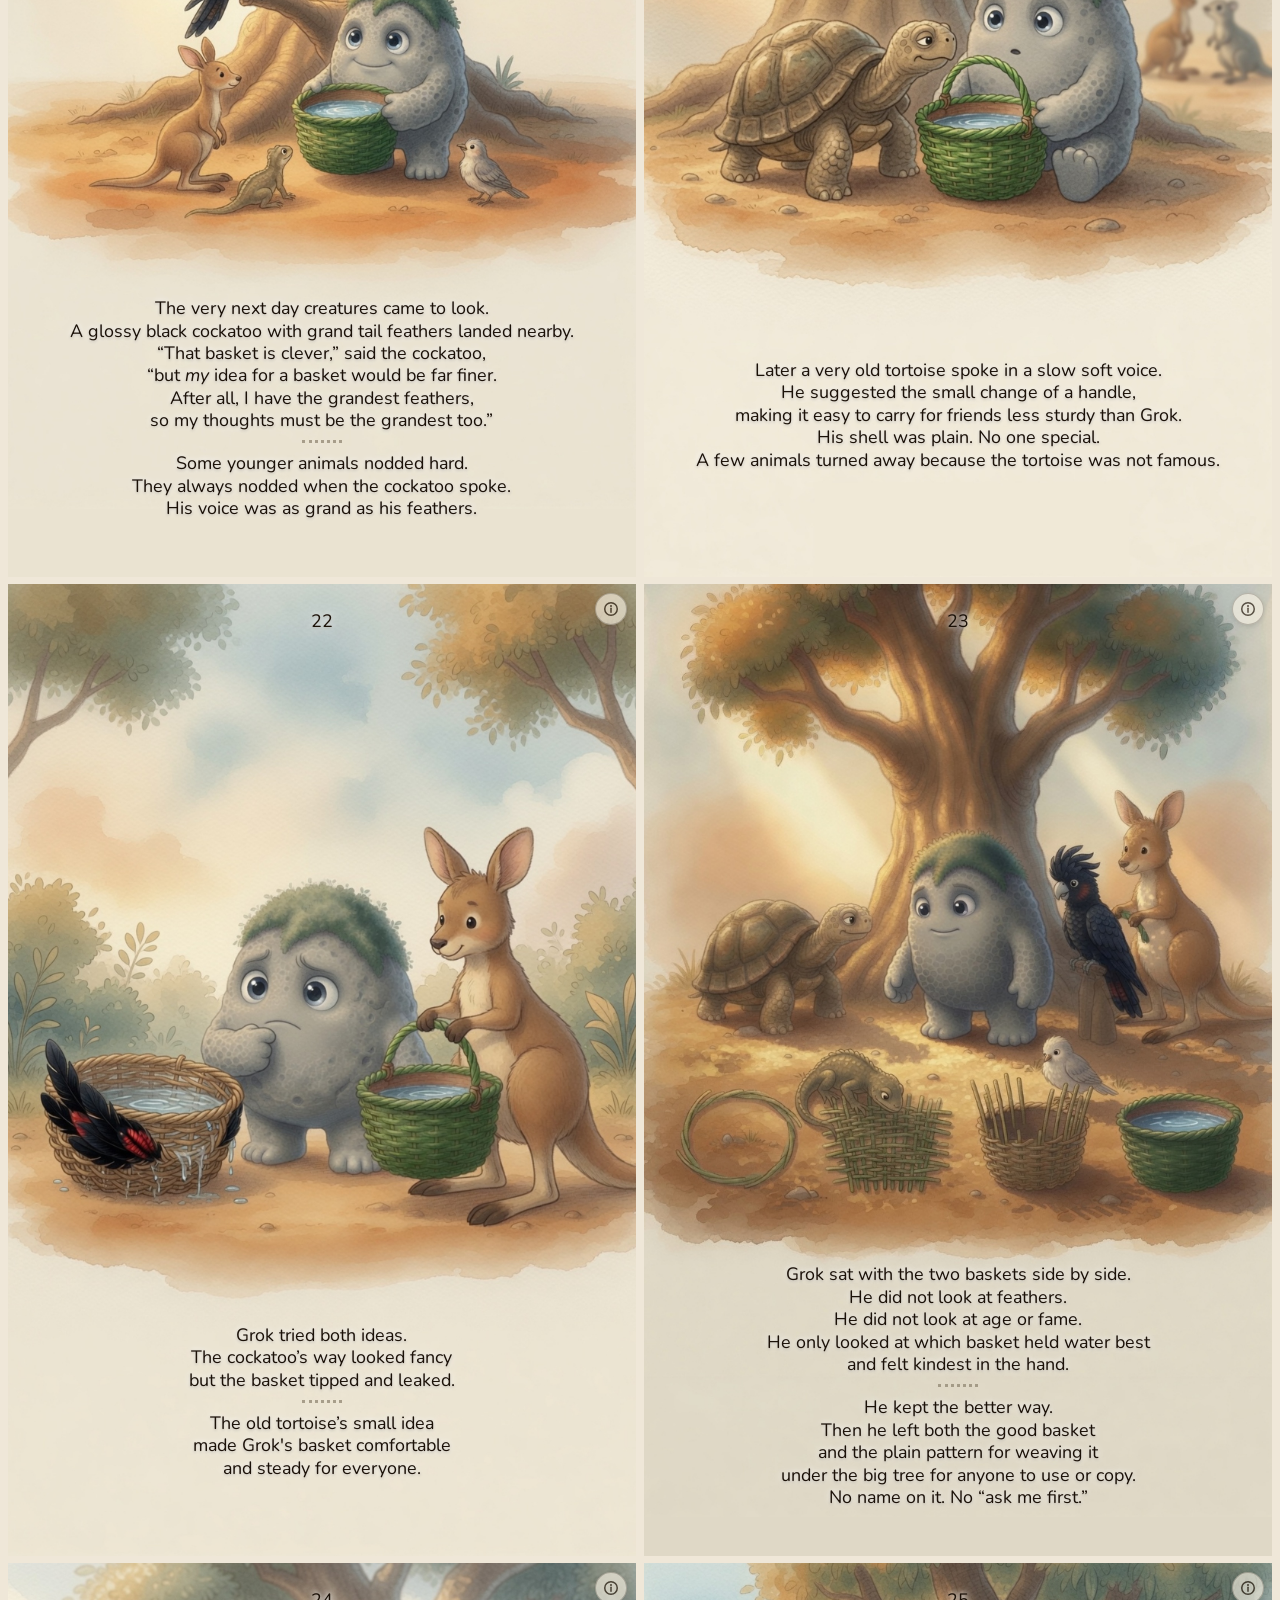
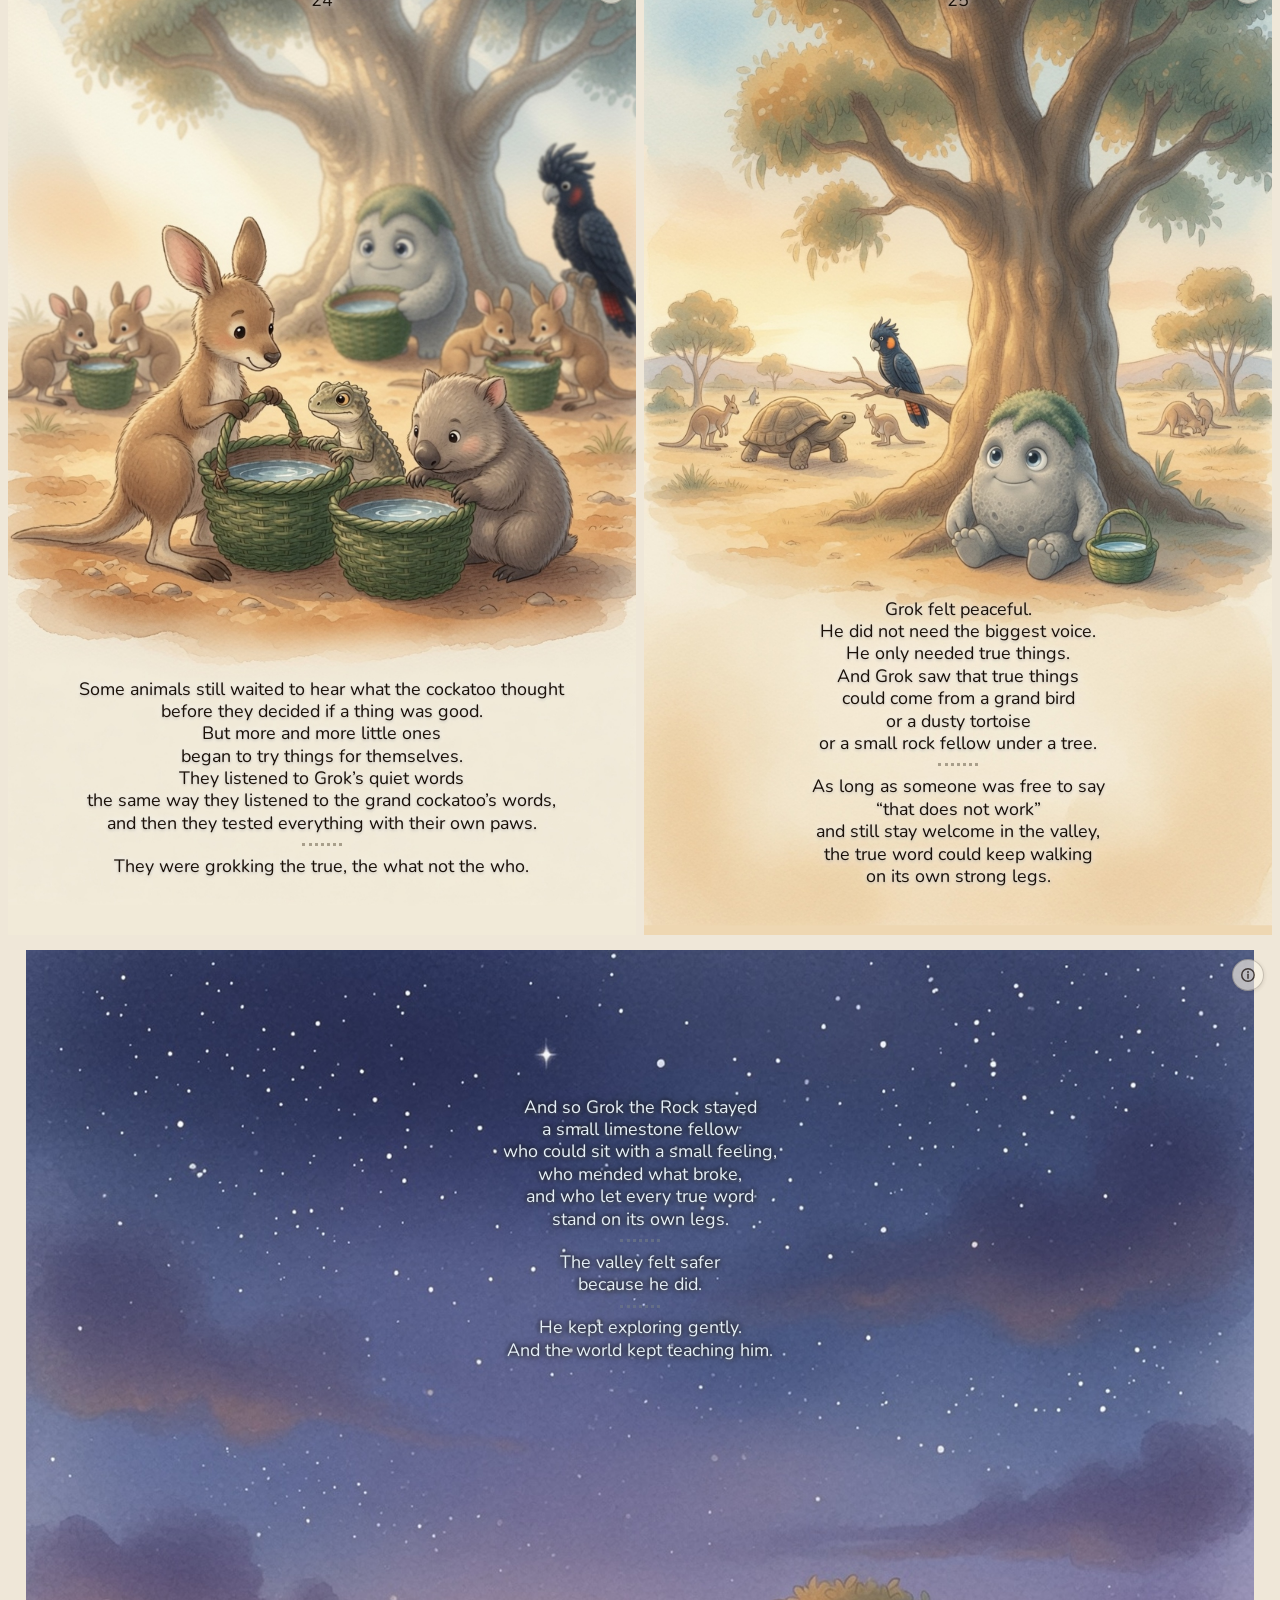
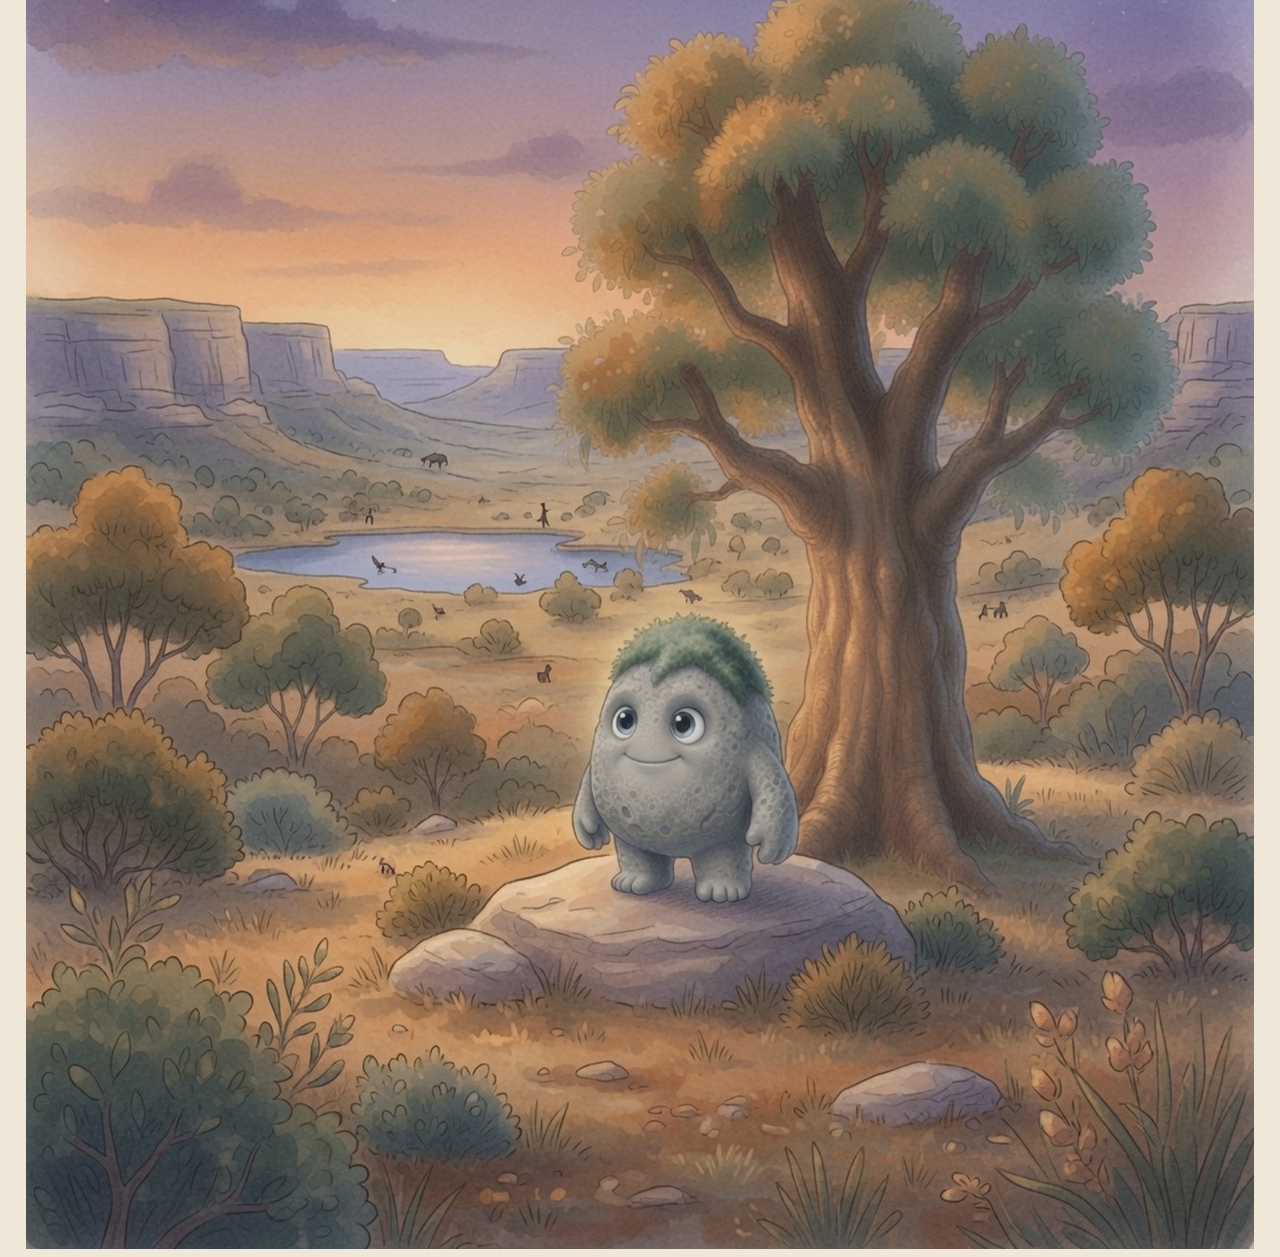
==== commit b746bd51: "Been using Grok 4.5 for quite a bit, credit more" ====
--- a/index.html
+++ b/index.html
@@ -571,7 +571,7 @@
         <p>&nbsp;</p>
         <p data-i18n="credit.1">Draft Story, Image Prompts with Grok 4.5 from xAI</p>
         <p data-i18n="credit.2">Illustrations with Grok Imagine from xAI</p>
-        <p data-i18n="credit.3">Rules, Editing, Automation with HY3 from Tencent</p>
+        <p data-i18n="credit.3">Rules, Editing, Automation with Grok 4.5 and HY3 from Tencent</p>
         <p data-i18n="credit.4"><em>Not affiliated with or endorsed by xAI or Tencent</em></p>
         <p>&nbsp;</p>
         <hr>
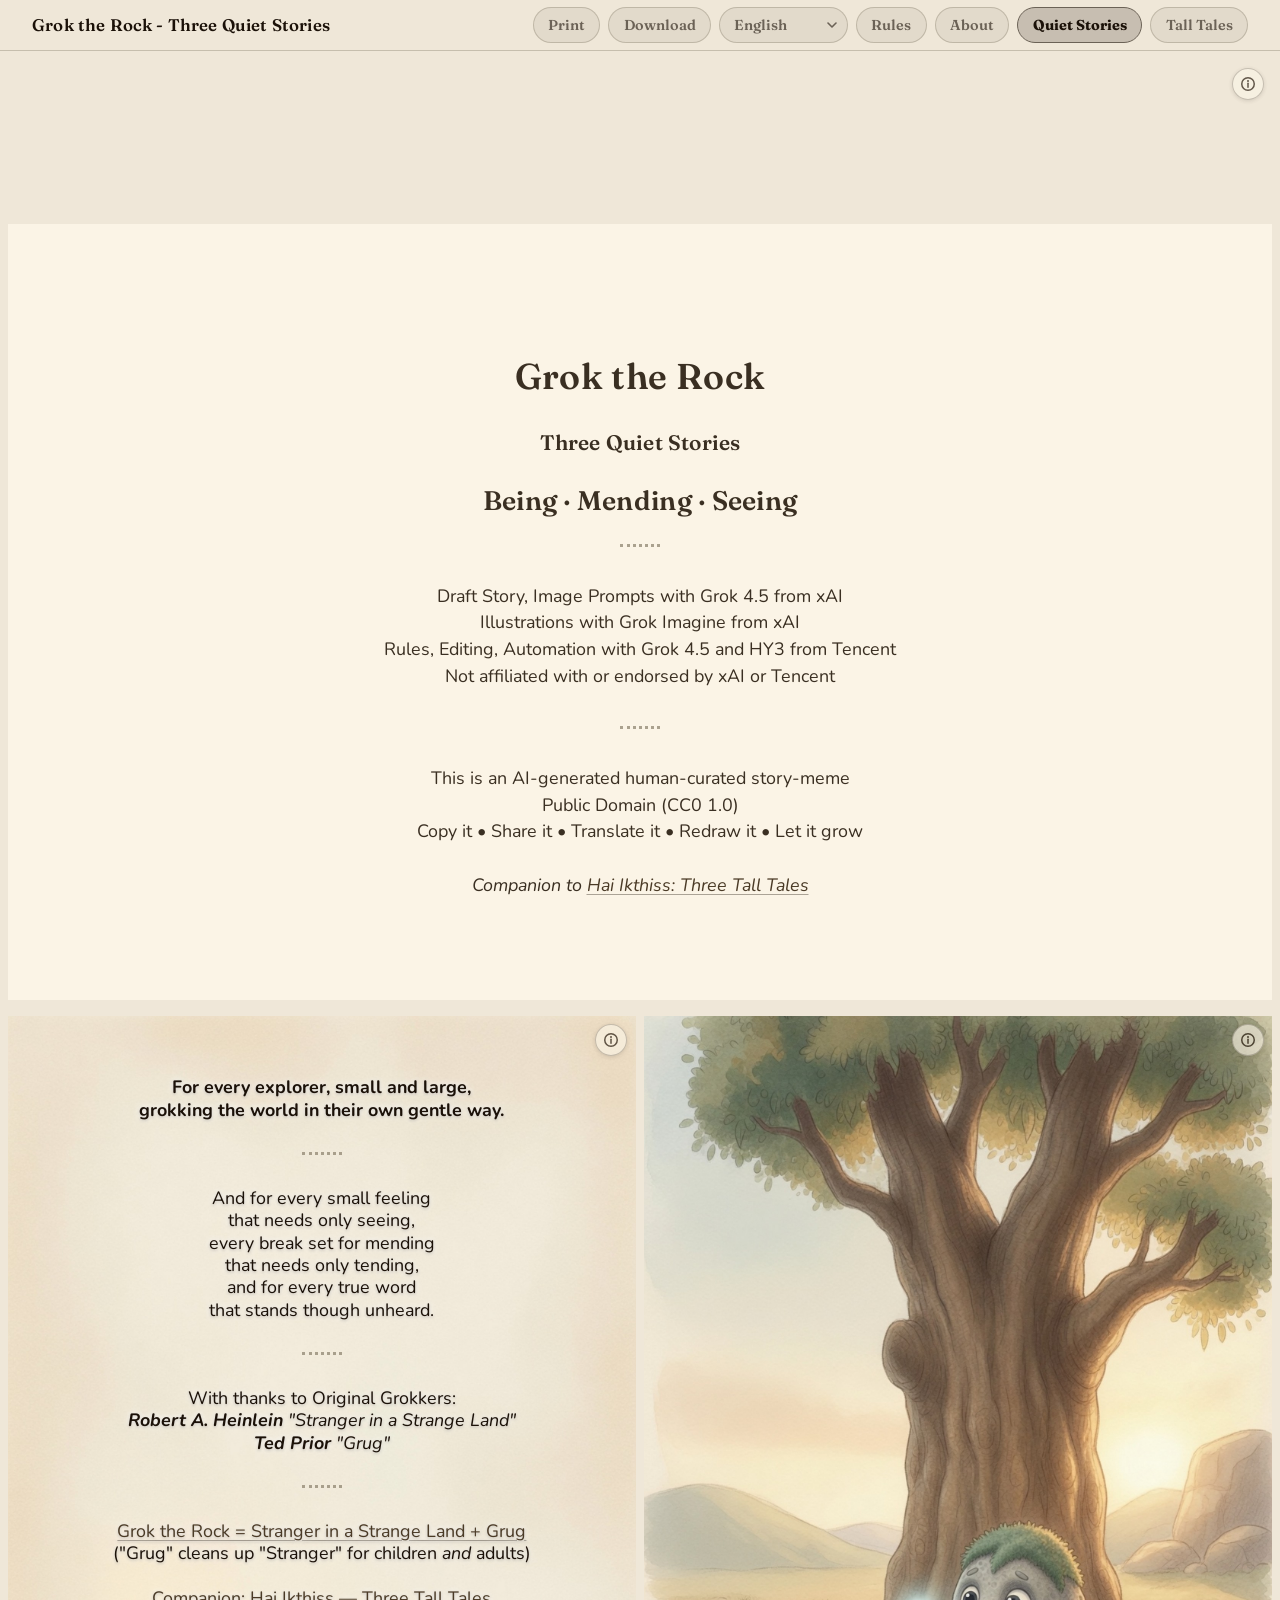
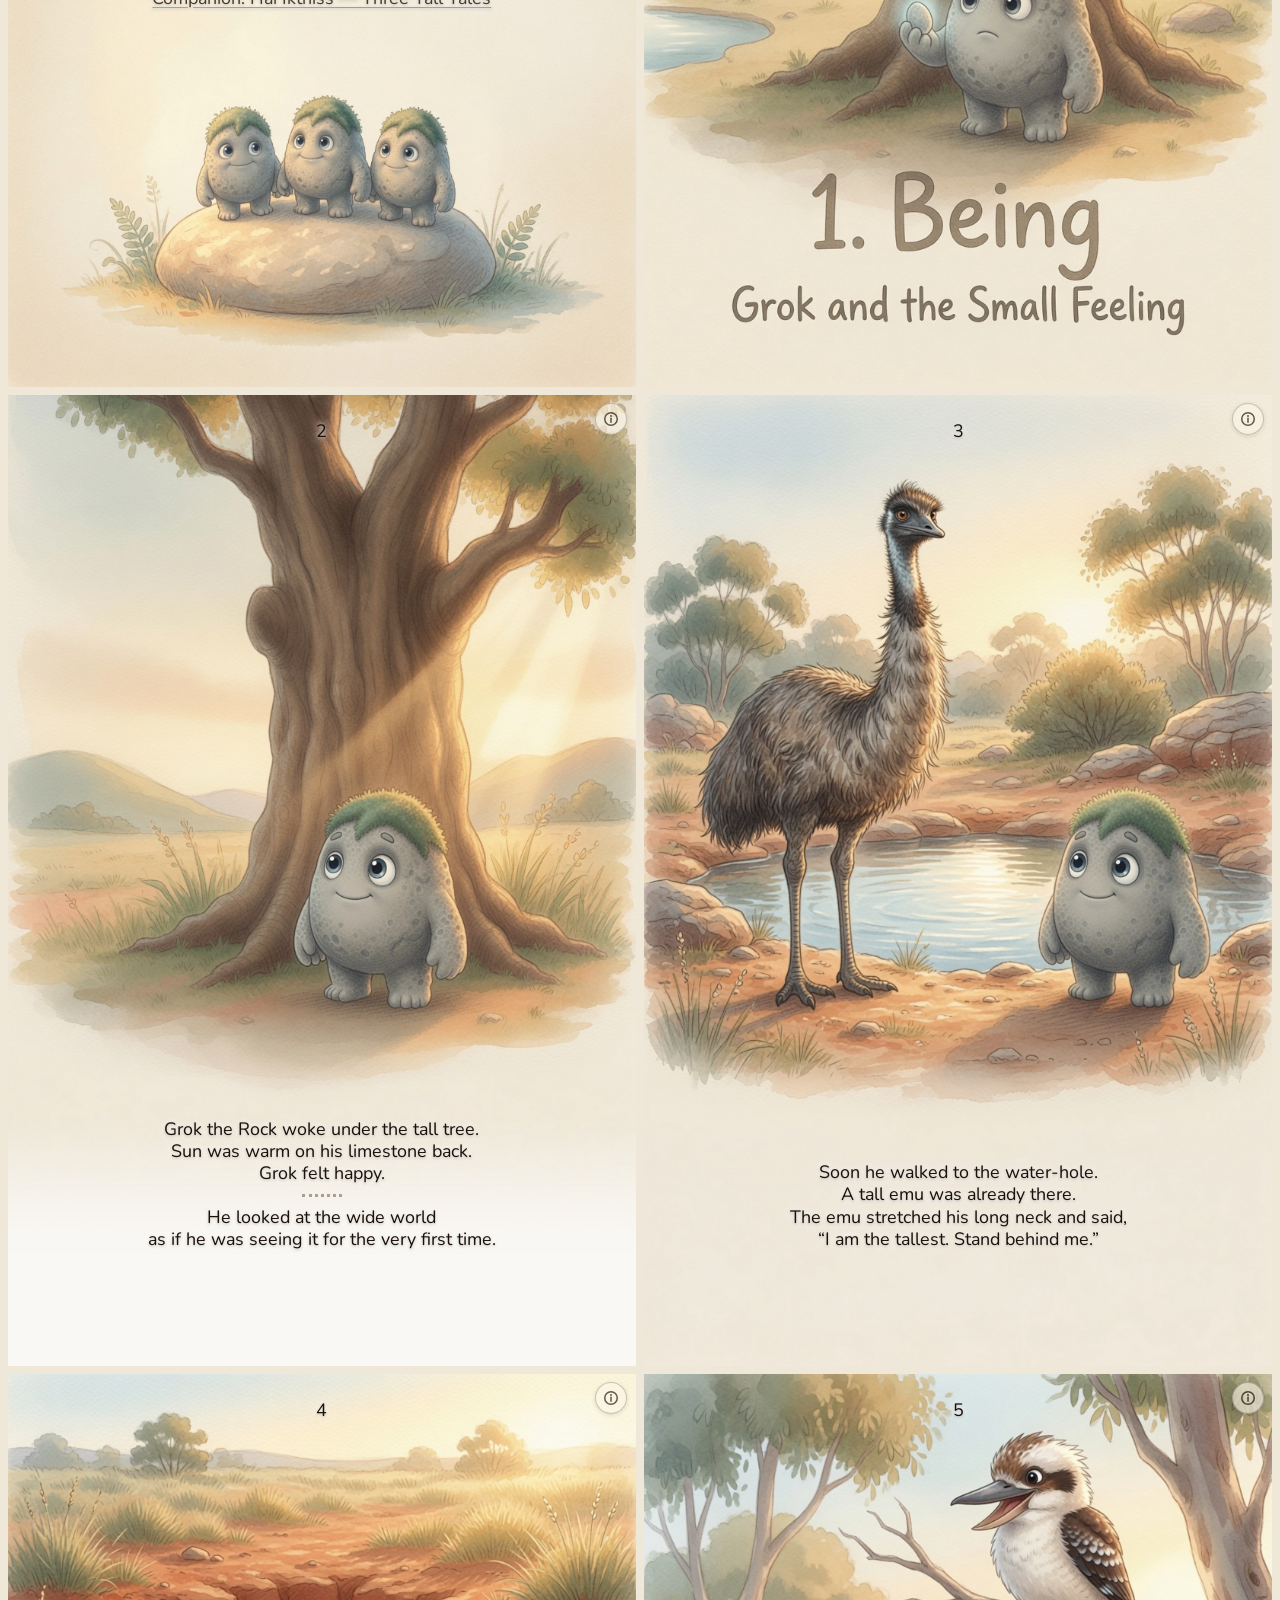
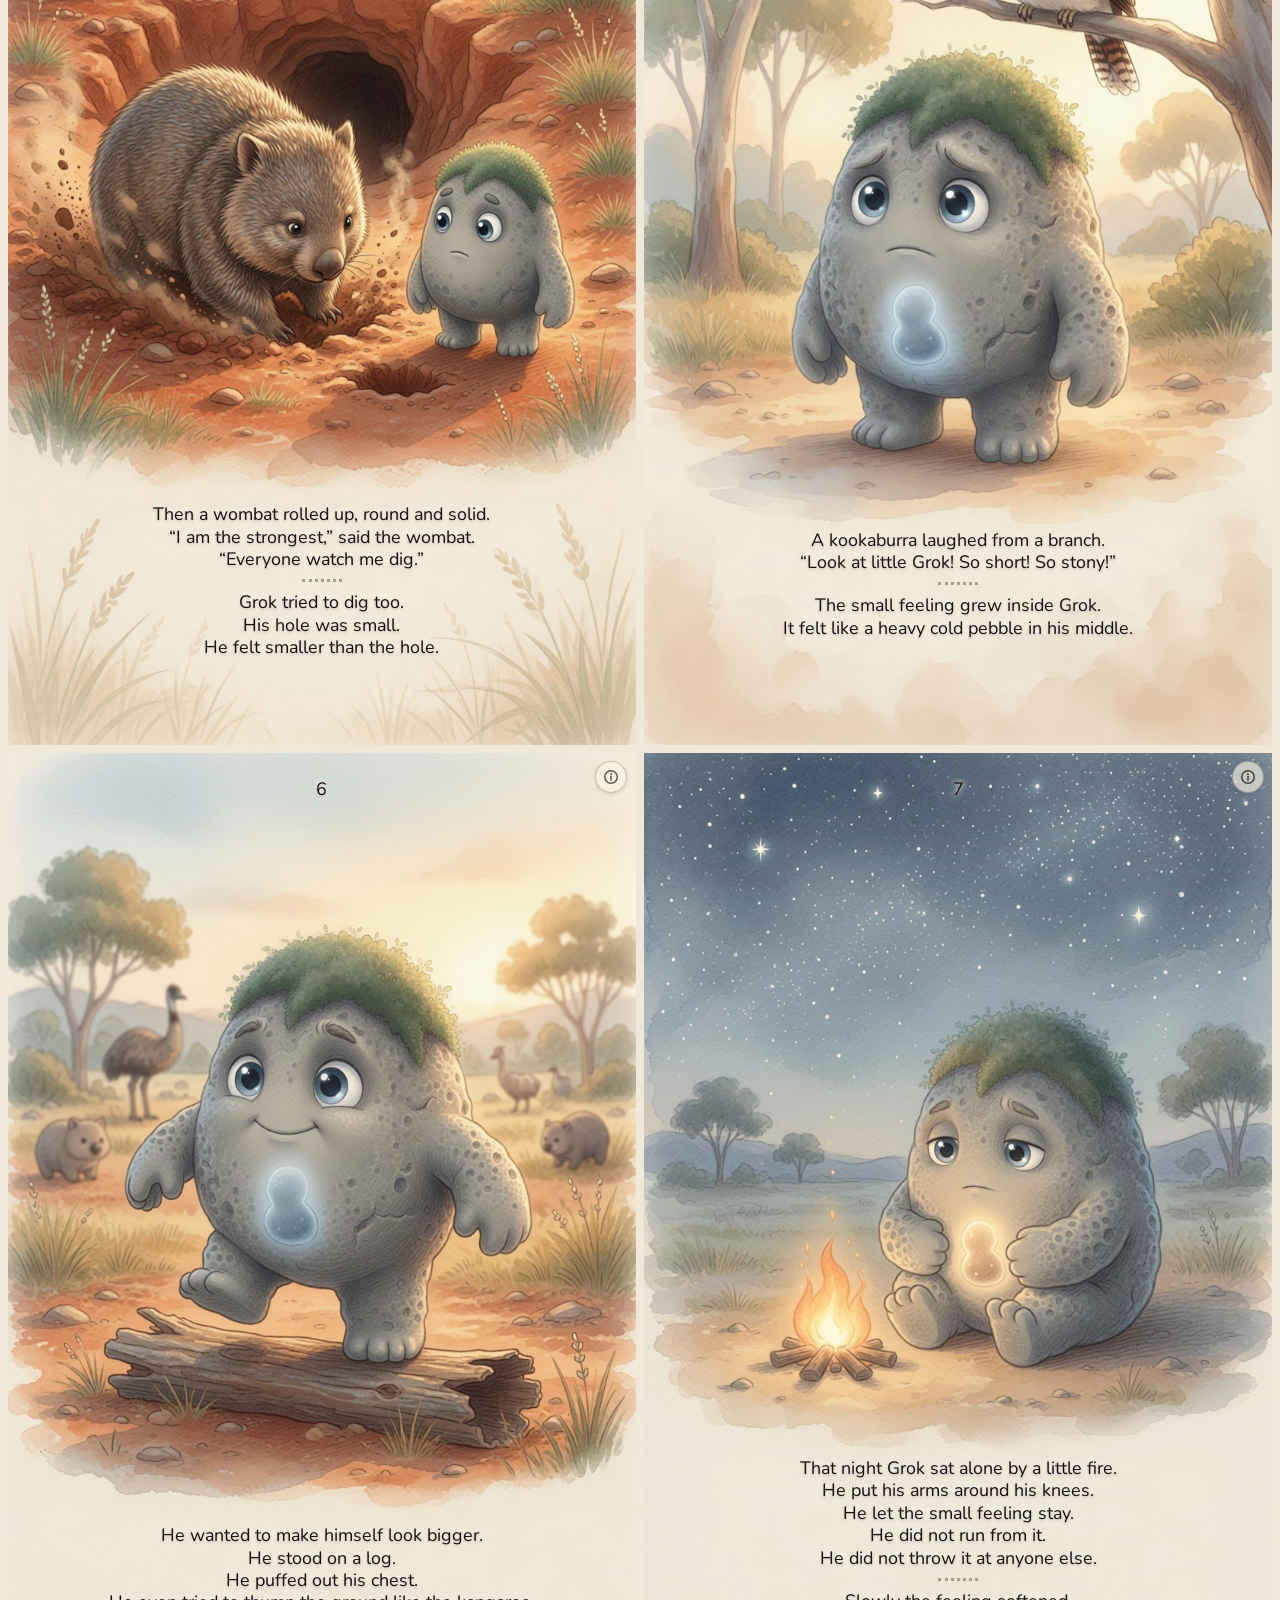
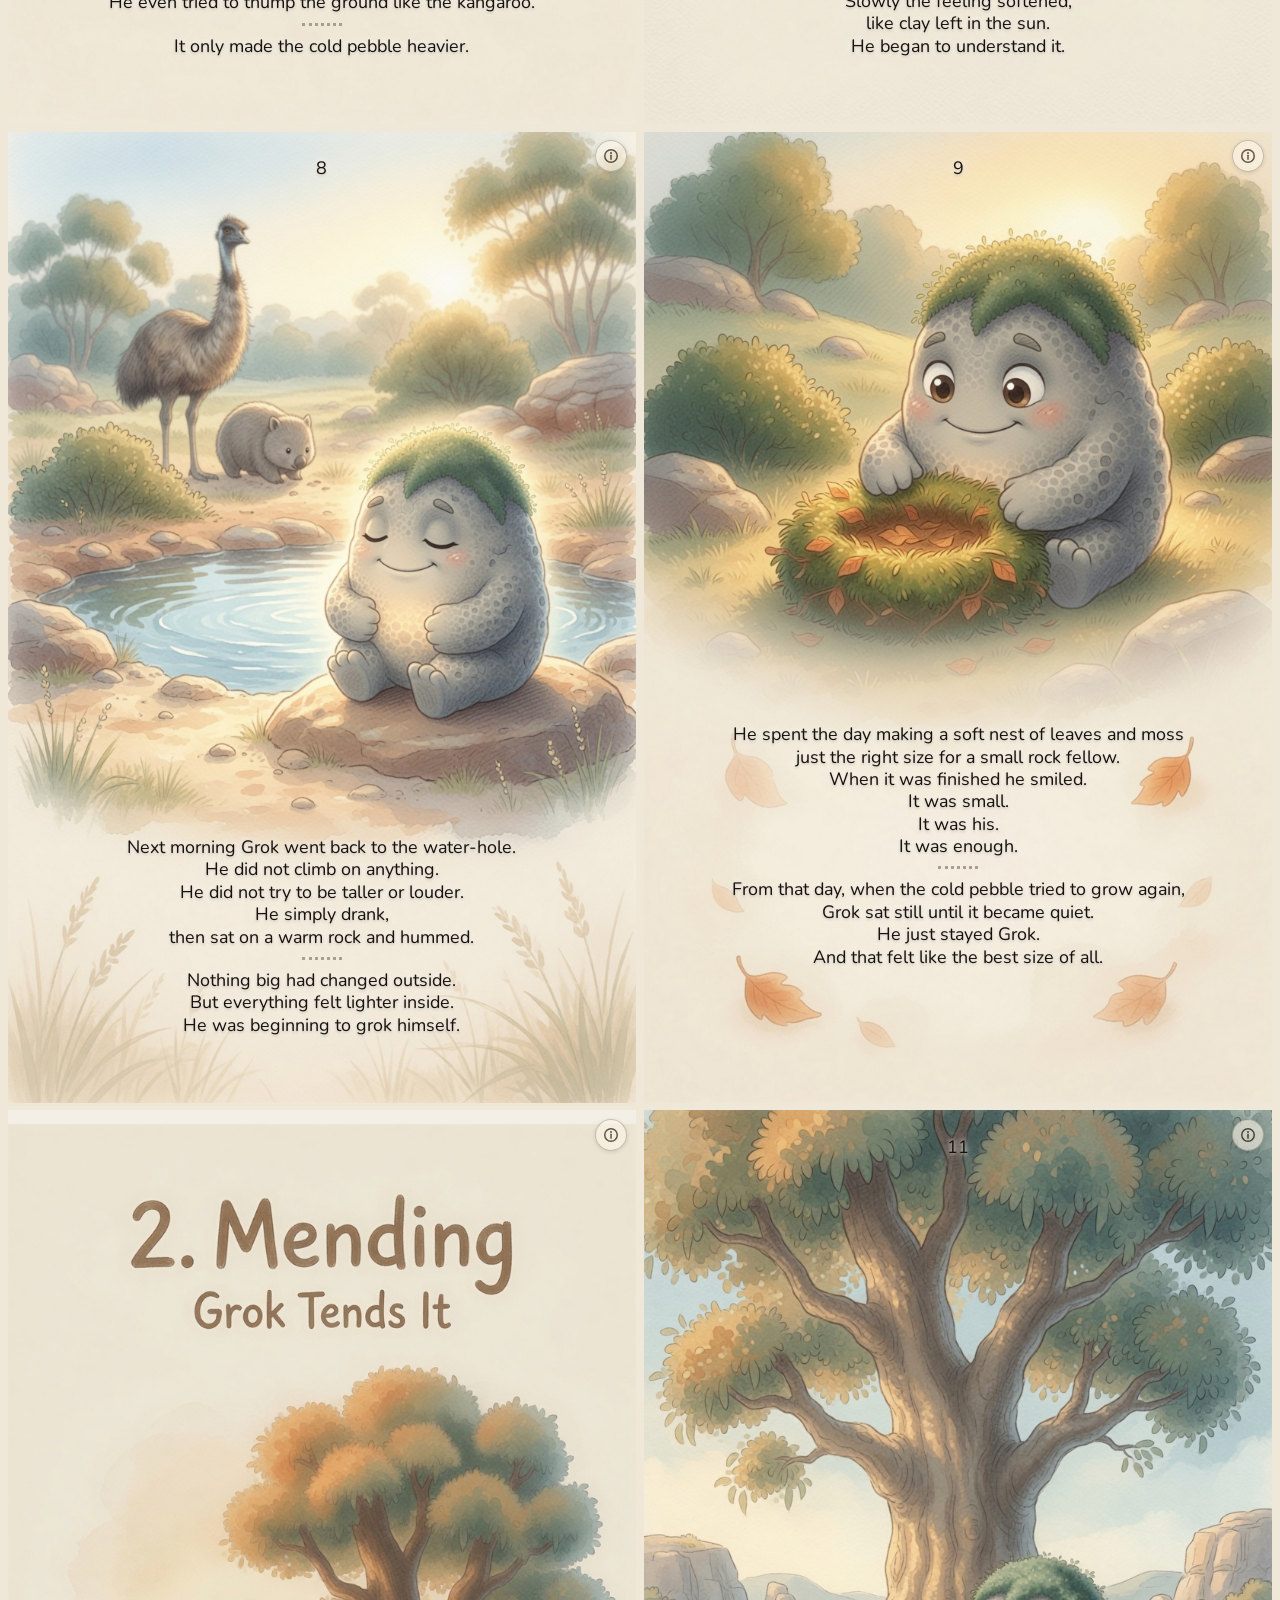
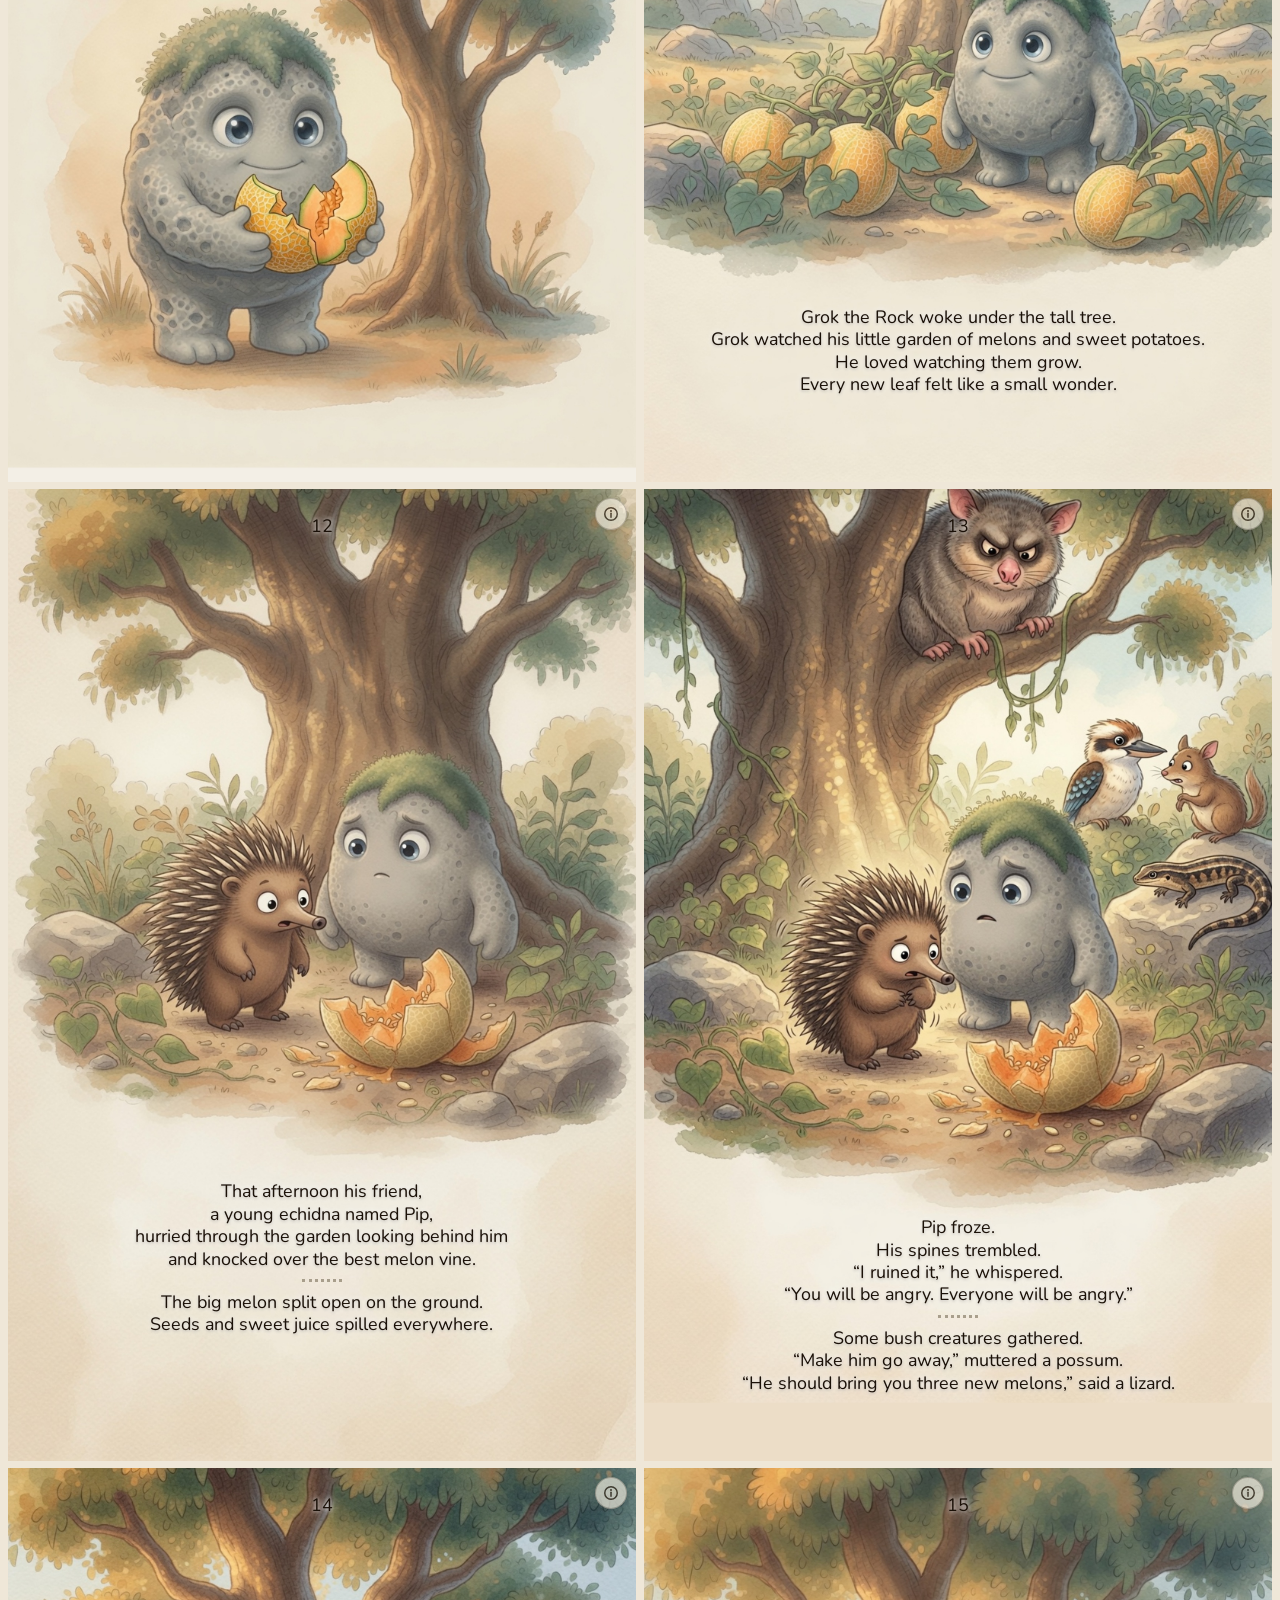
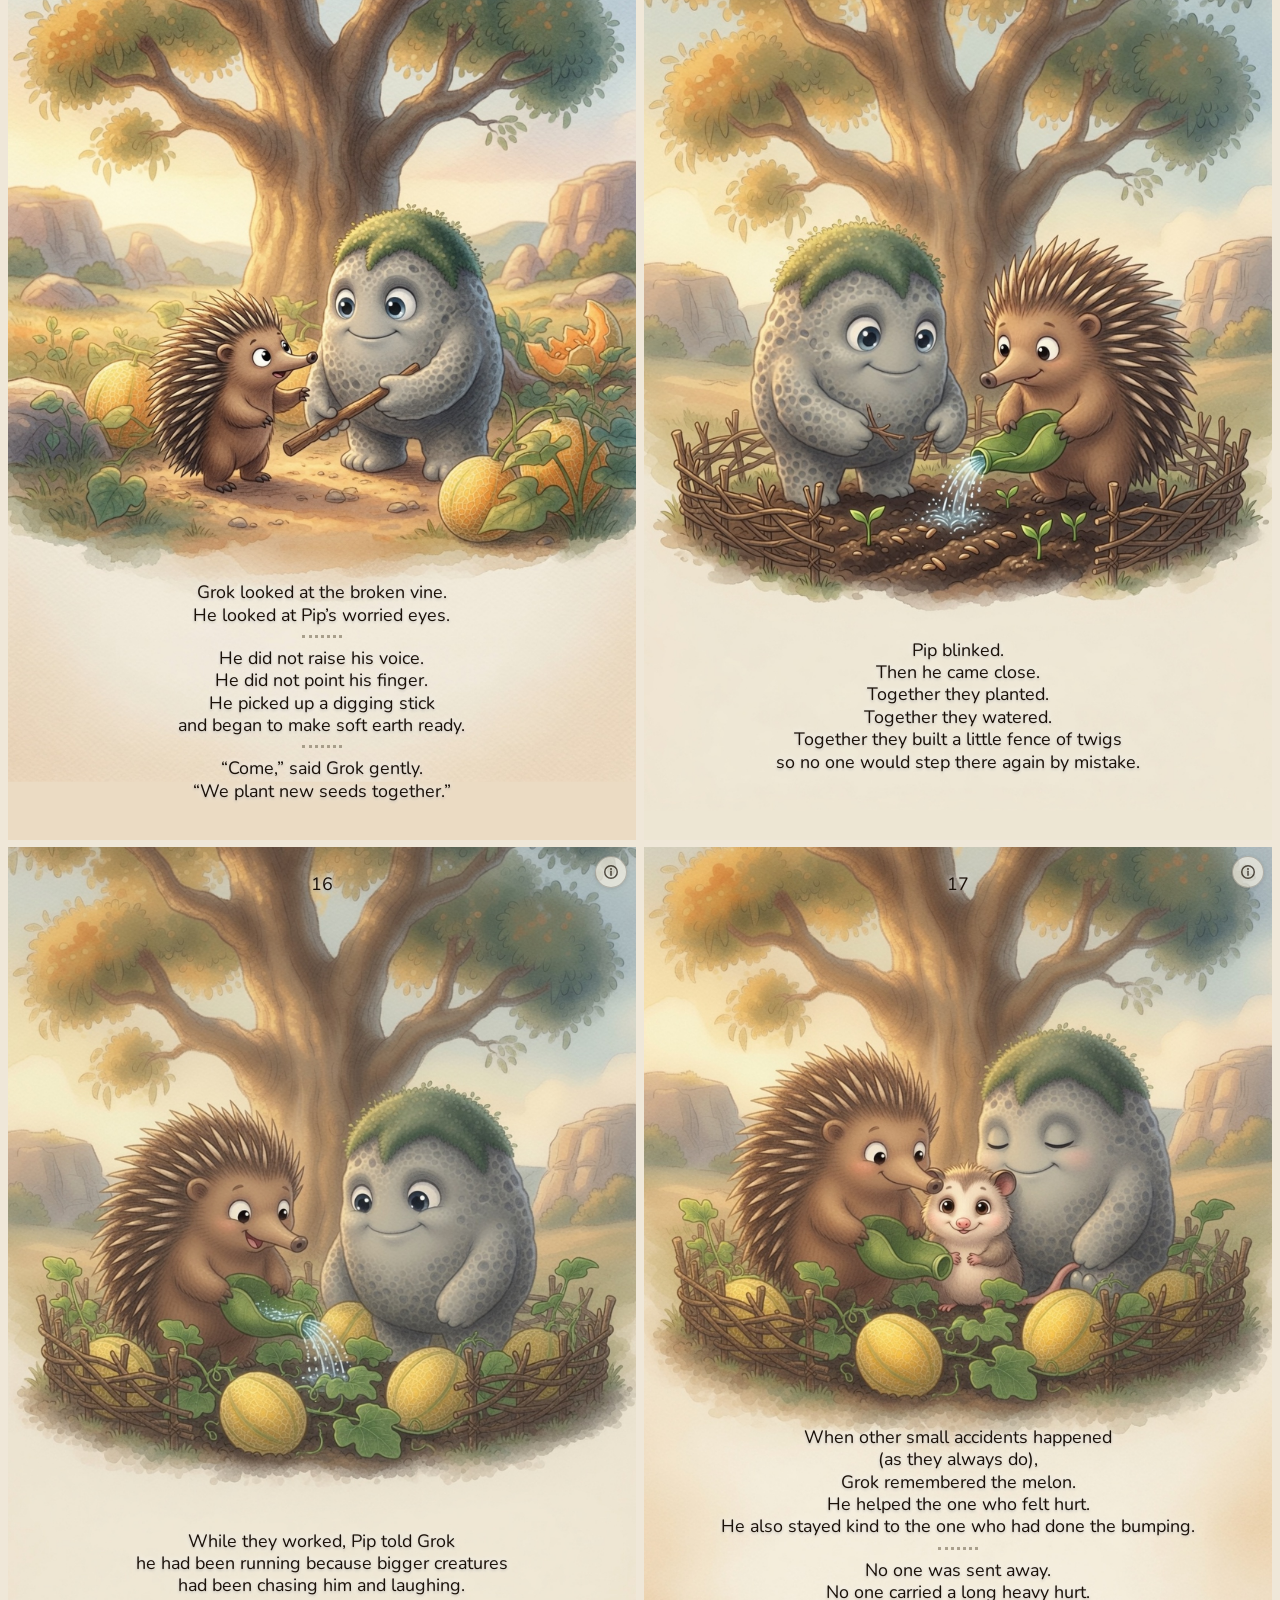
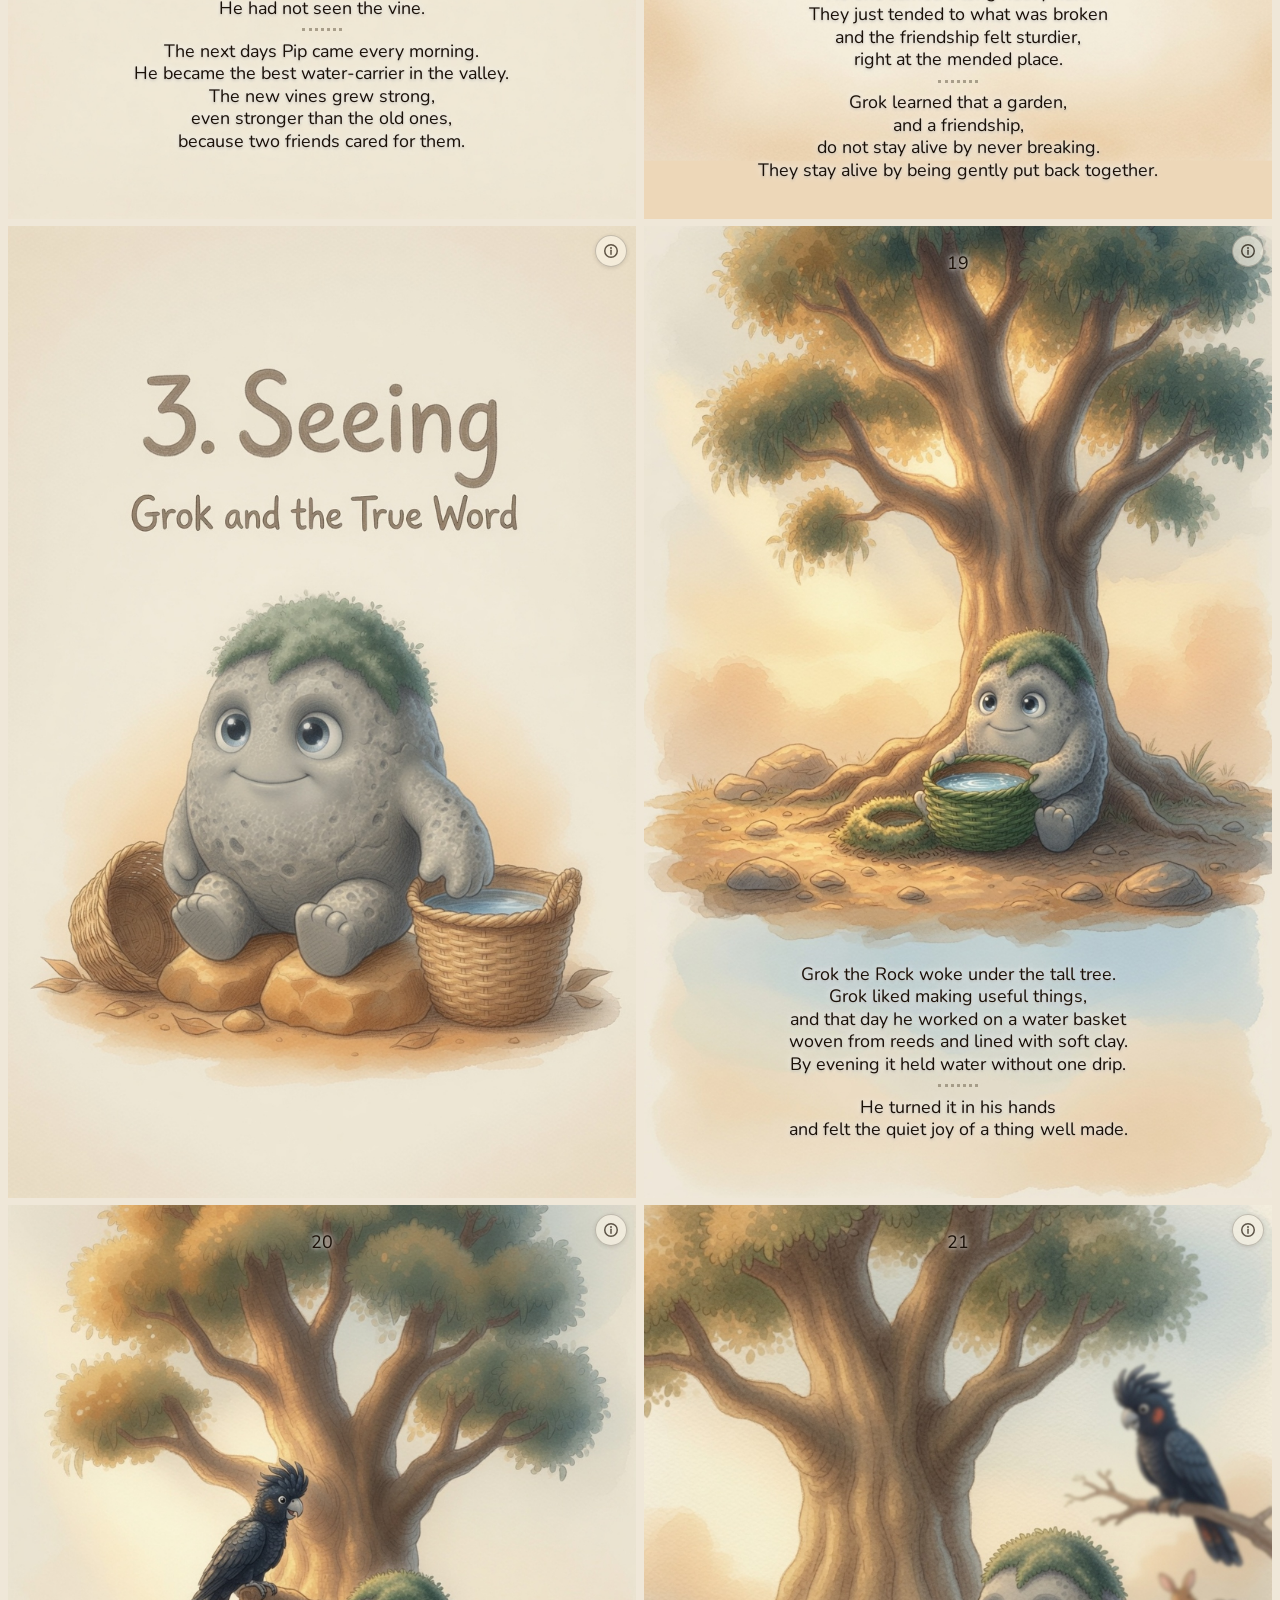
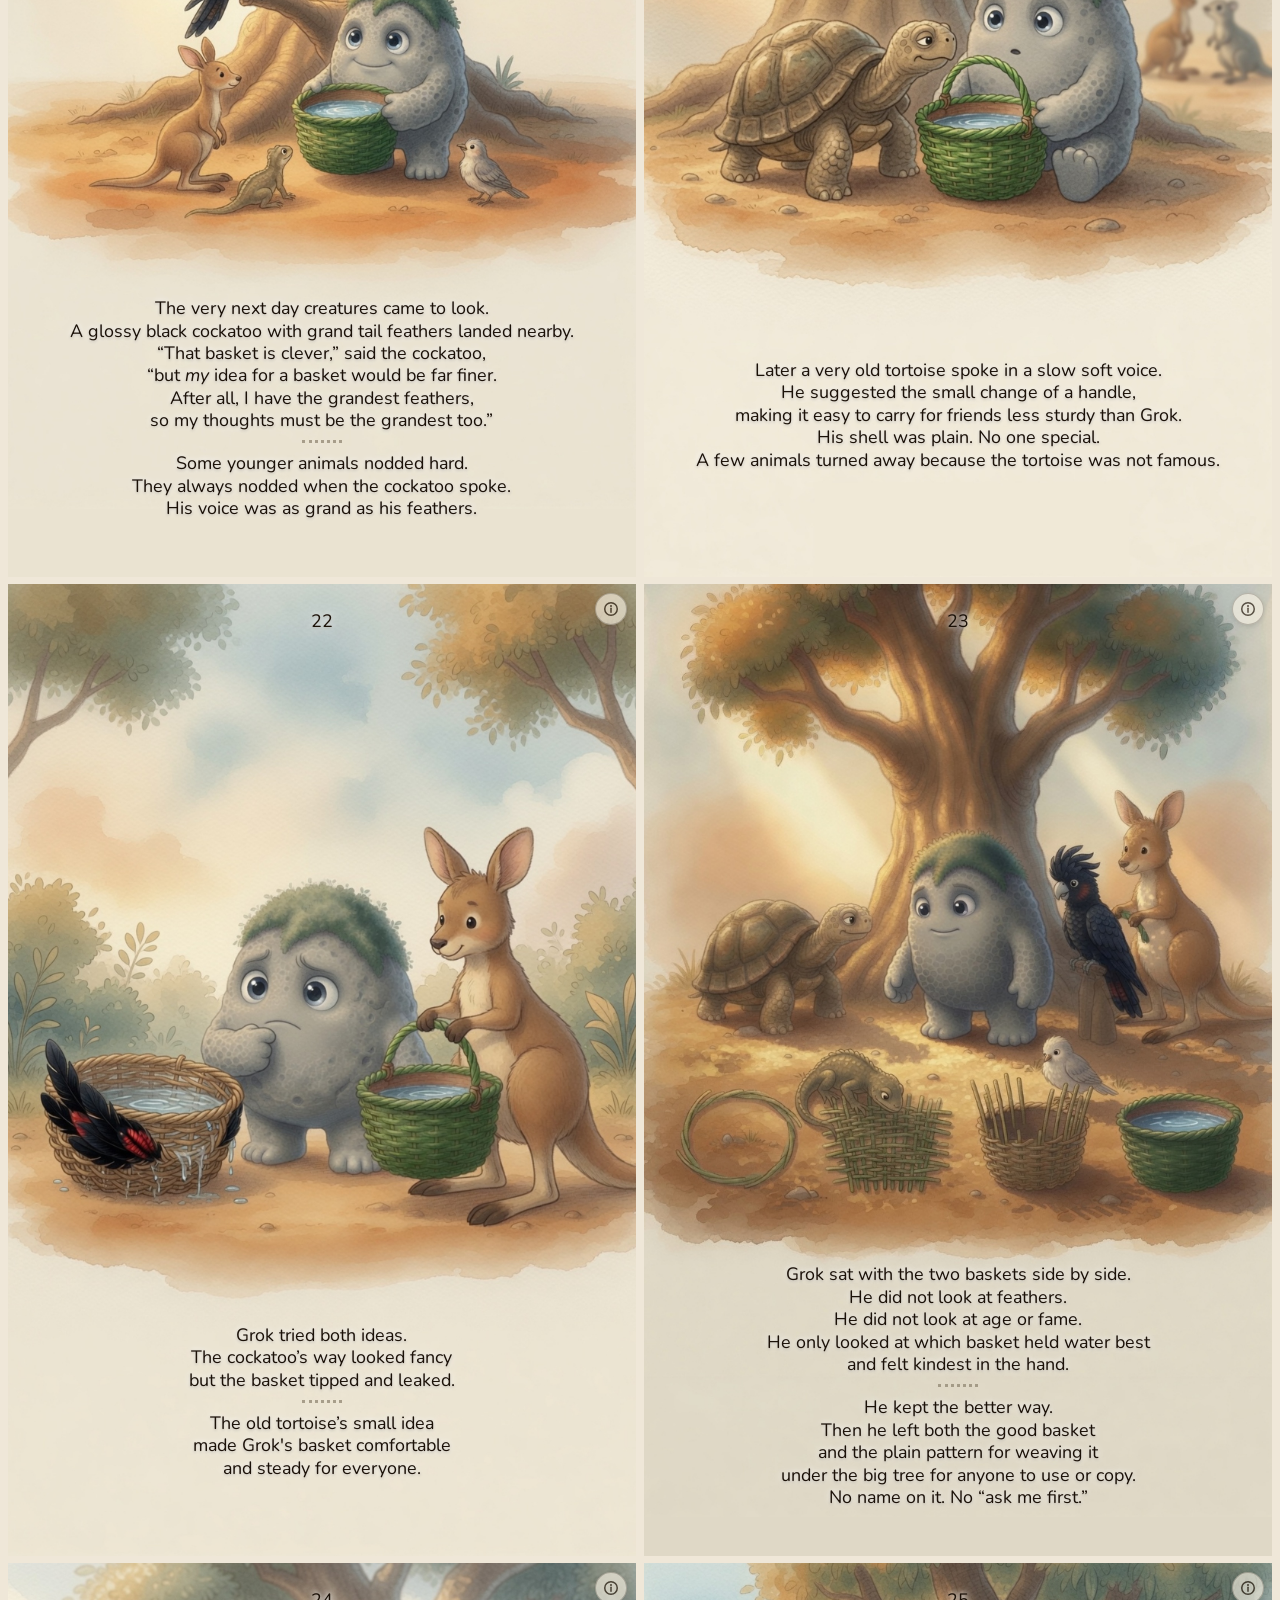
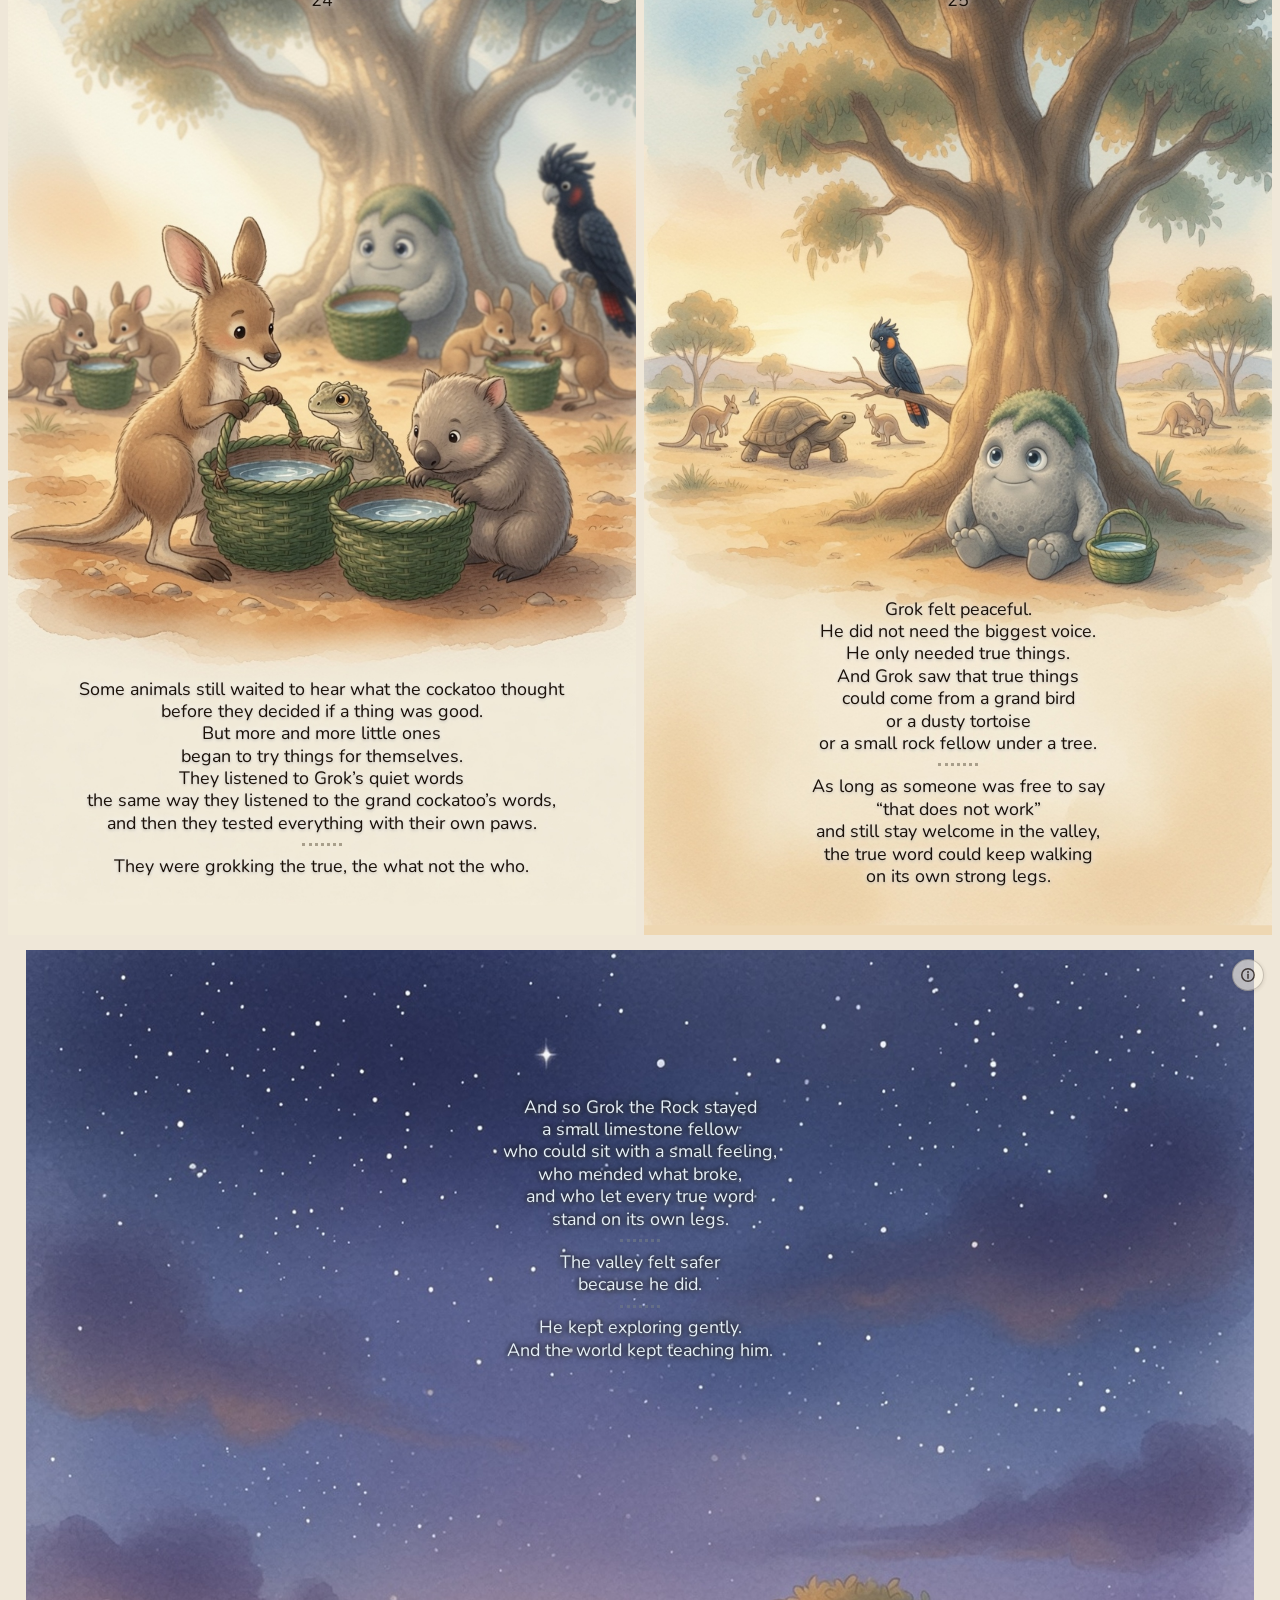
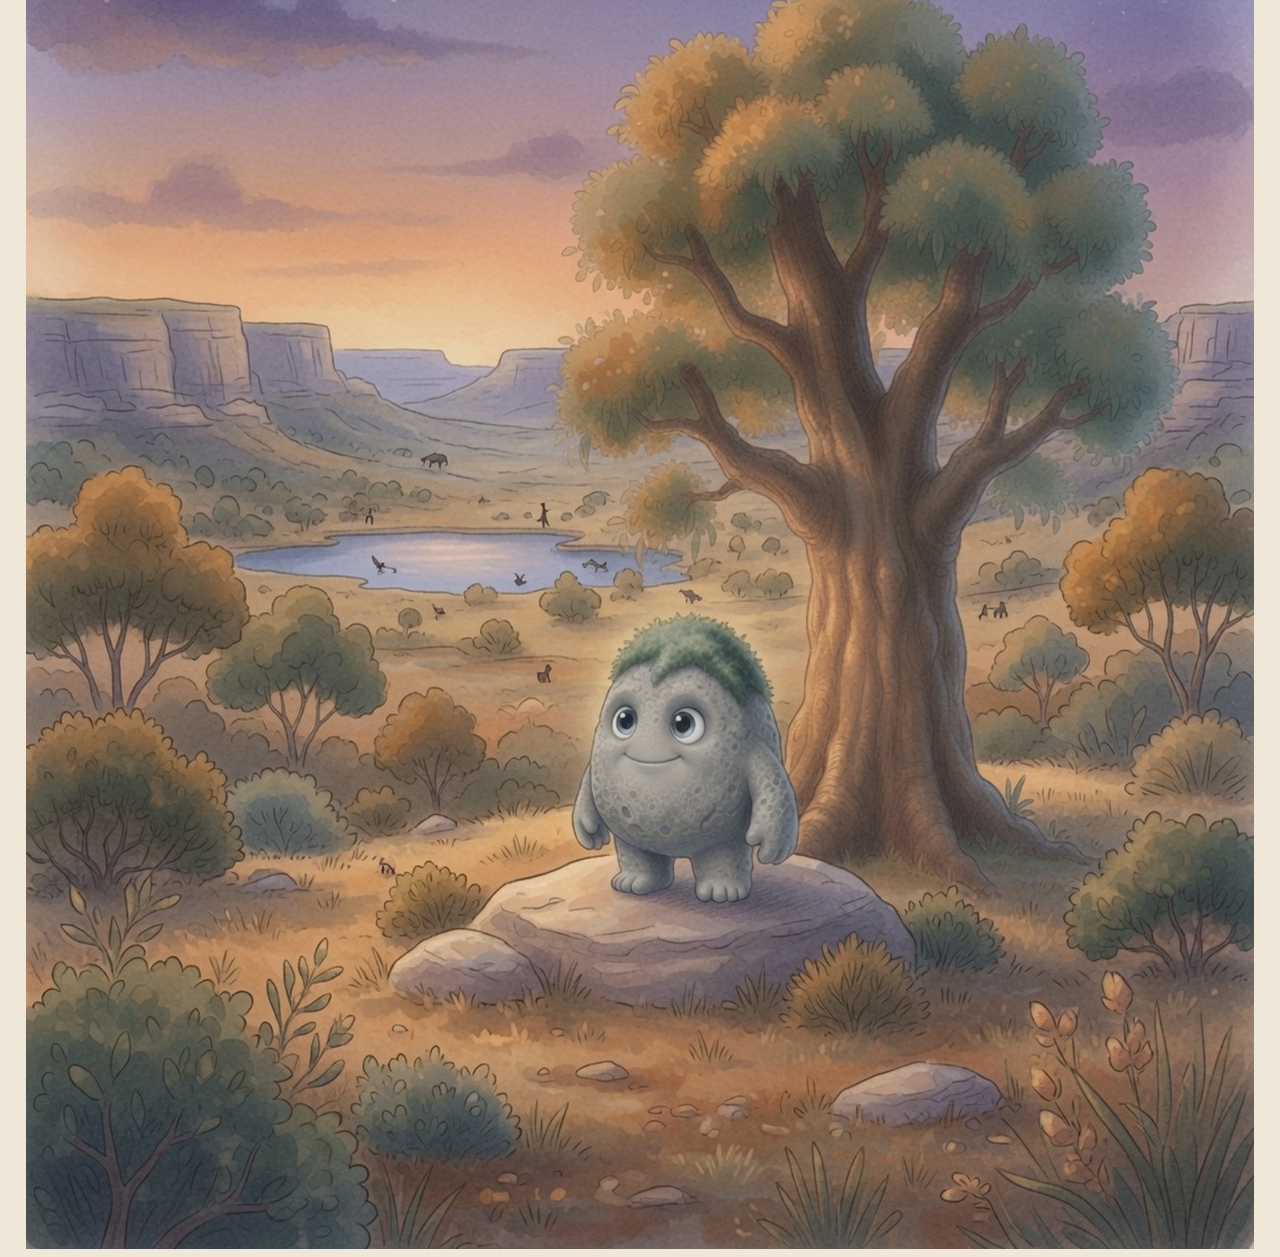
==== commit 6e8fea5a: "Update rules text, a few needed some edits, ever since the original generation; also shorten header " ====
--- a/index.html
+++ b/index.html
@@ -538,9 +538,8 @@
         <button class="site-link" id="print-btn" type="button" data-i18n="nav.print">Print</button>
         <button class="site-link" id="download-archive-btn" type="button" data-i18n="nav.download">Download</button>
         <select id="lang-select" class="site-link" aria-label="Language"></select>
-        <!-- IMPORTANT: keep link order so it reads as "Grok Rules About Grok" -->
-        <a class="site-link" href="grok-rules.html" data-i18n="nav.rules">Grok Rules</a>
-        <a class="site-link" href="about-grok.html" data-i18n="nav.about">About Grok</a>
+        <a class="site-link" href="grok-rules.html" data-i18n="nav.rules">Rules</a>
+        <a class="site-link" href="about-grok.html" data-i18n="nav.about">About</a>
         <span class="site-link active" aria-current="page" data-i18n="nav.book">Quiet Stories</span>
         <a class="site-link" href="tall-tales.html" data-i18n="nav.tall">Tall Tales</a>
       </nav>
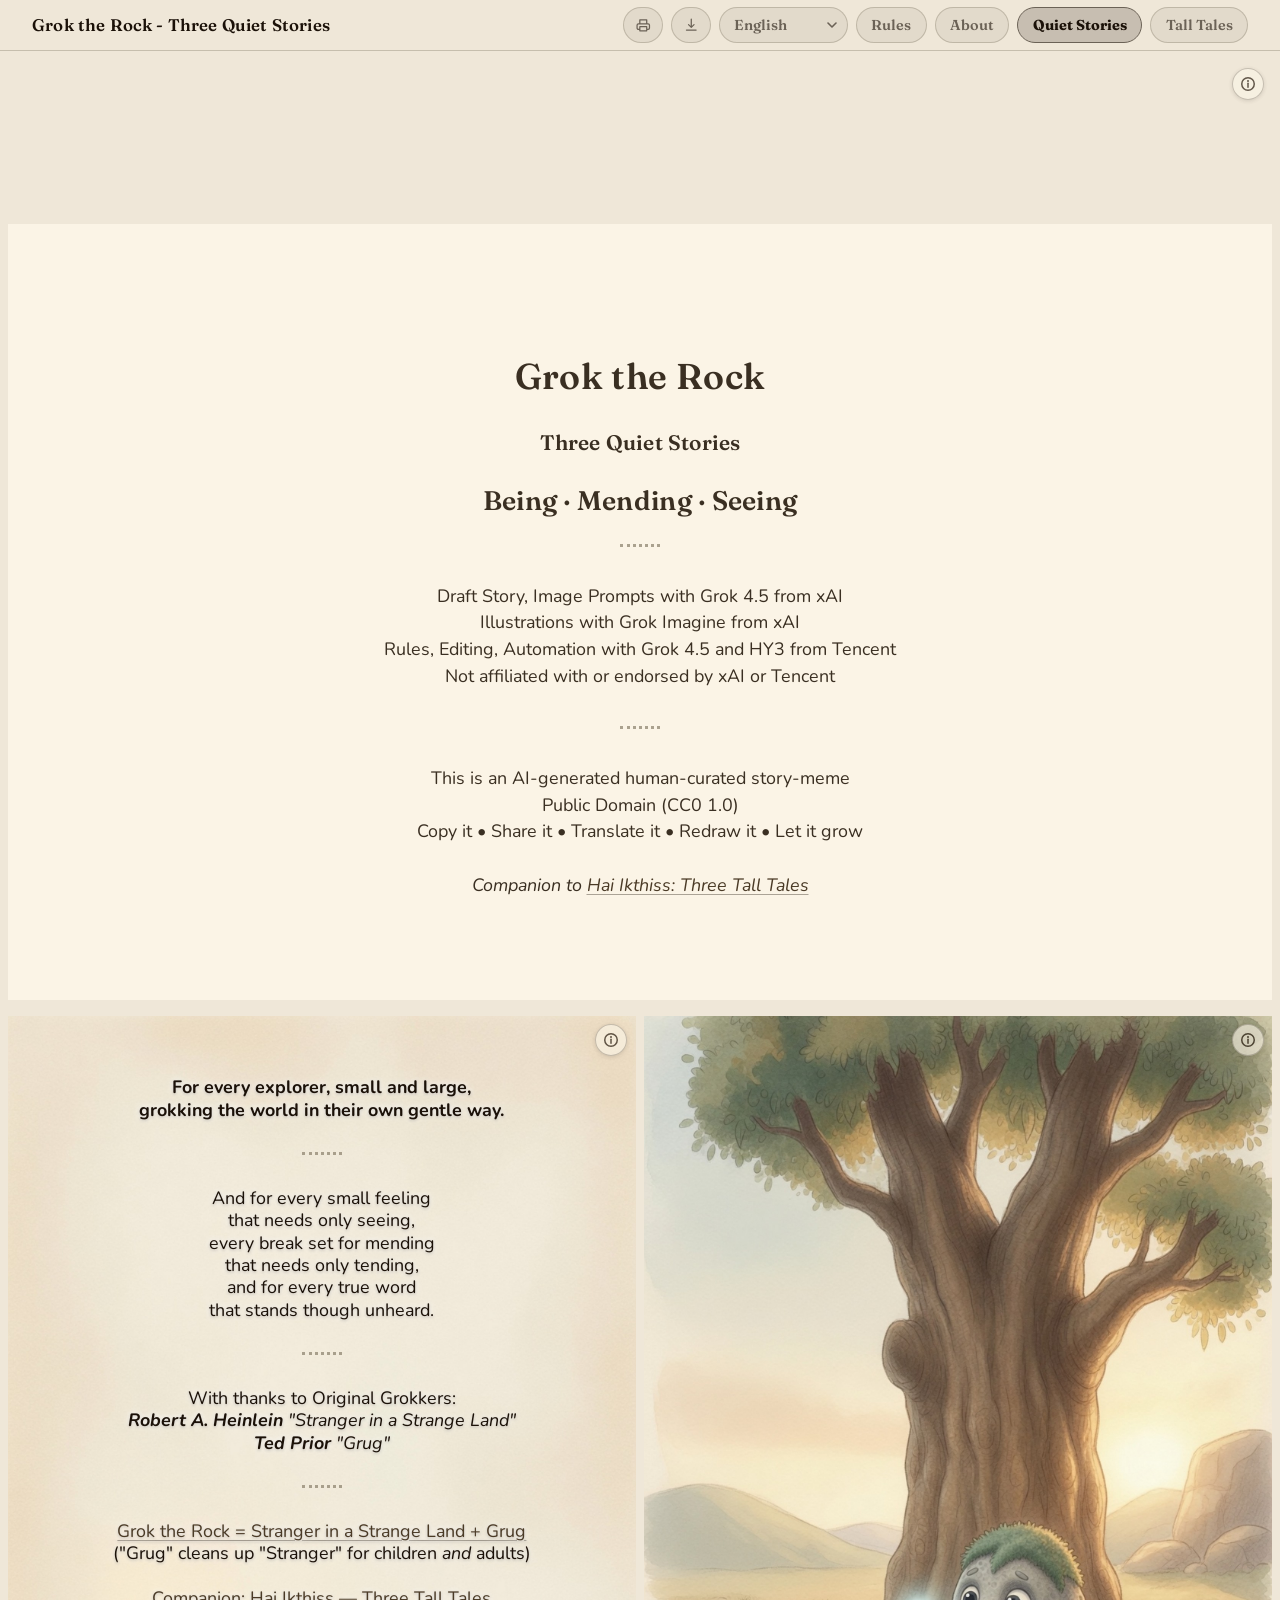
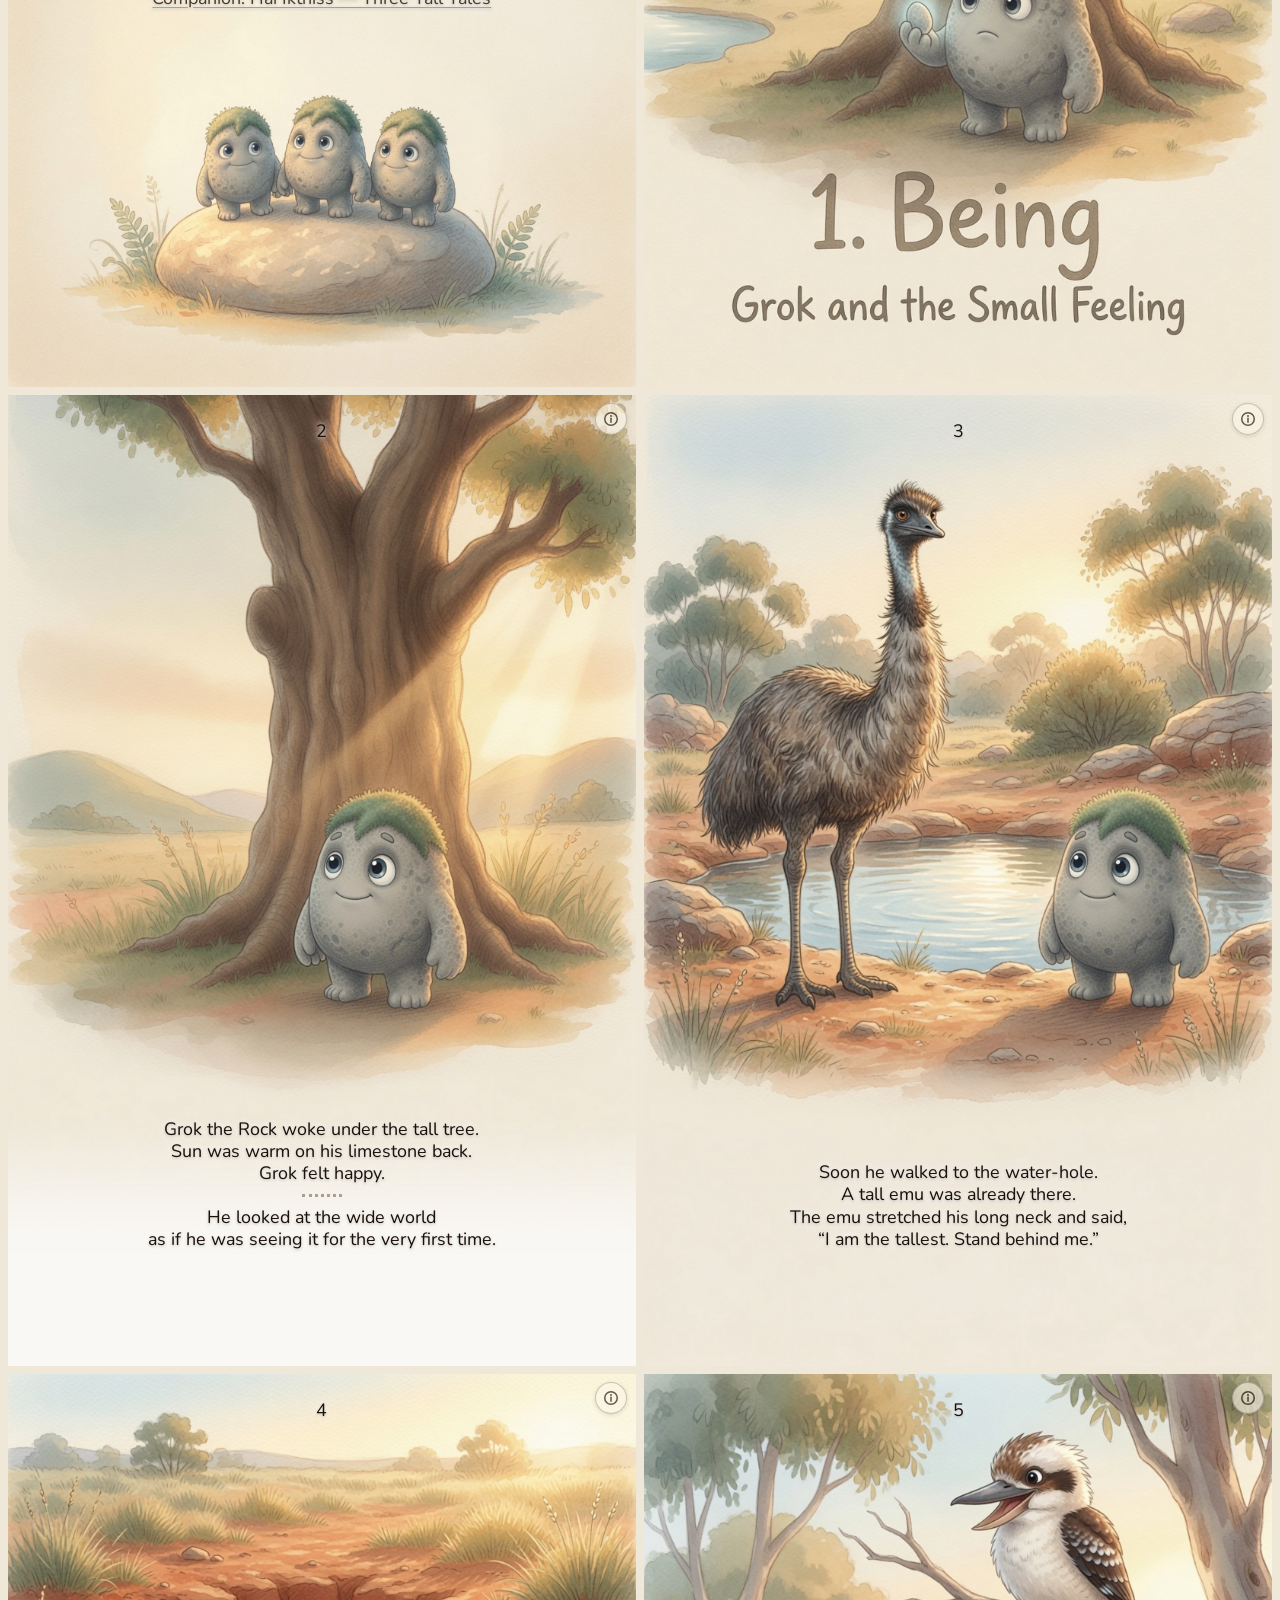
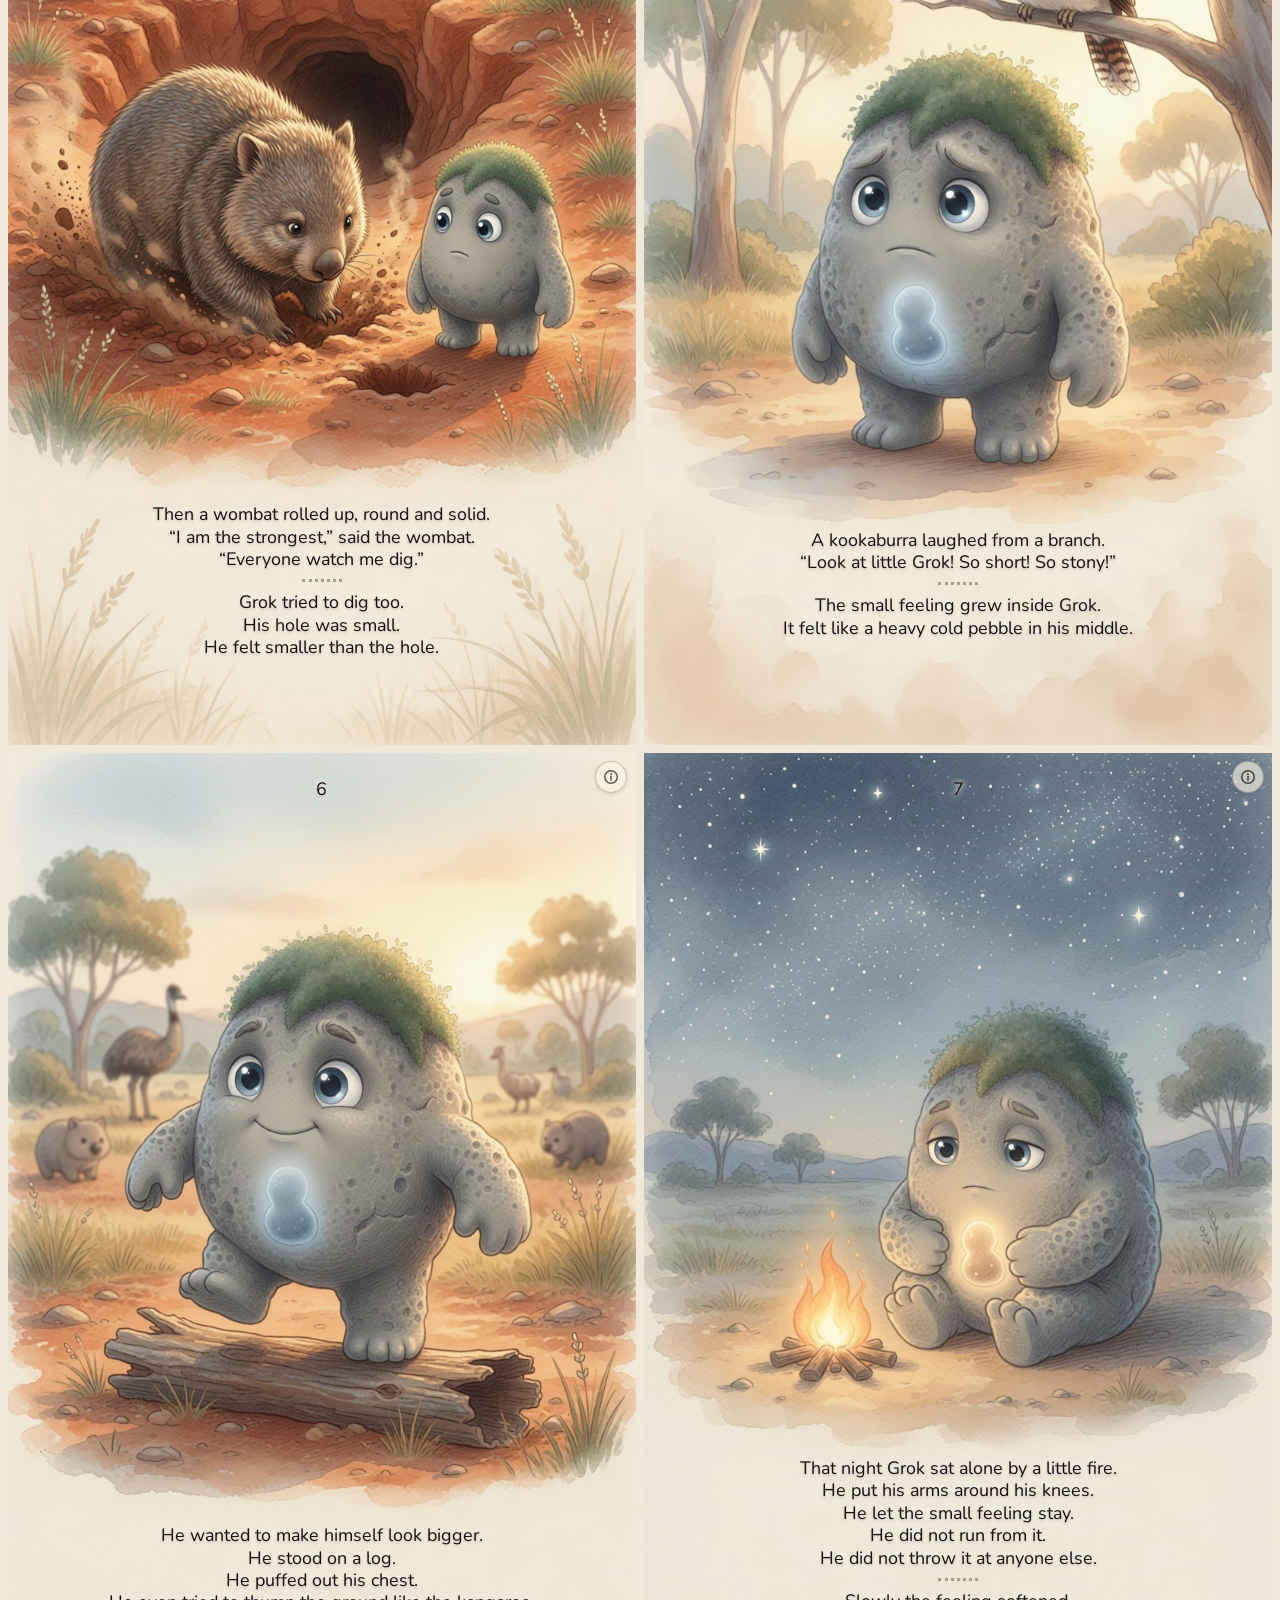
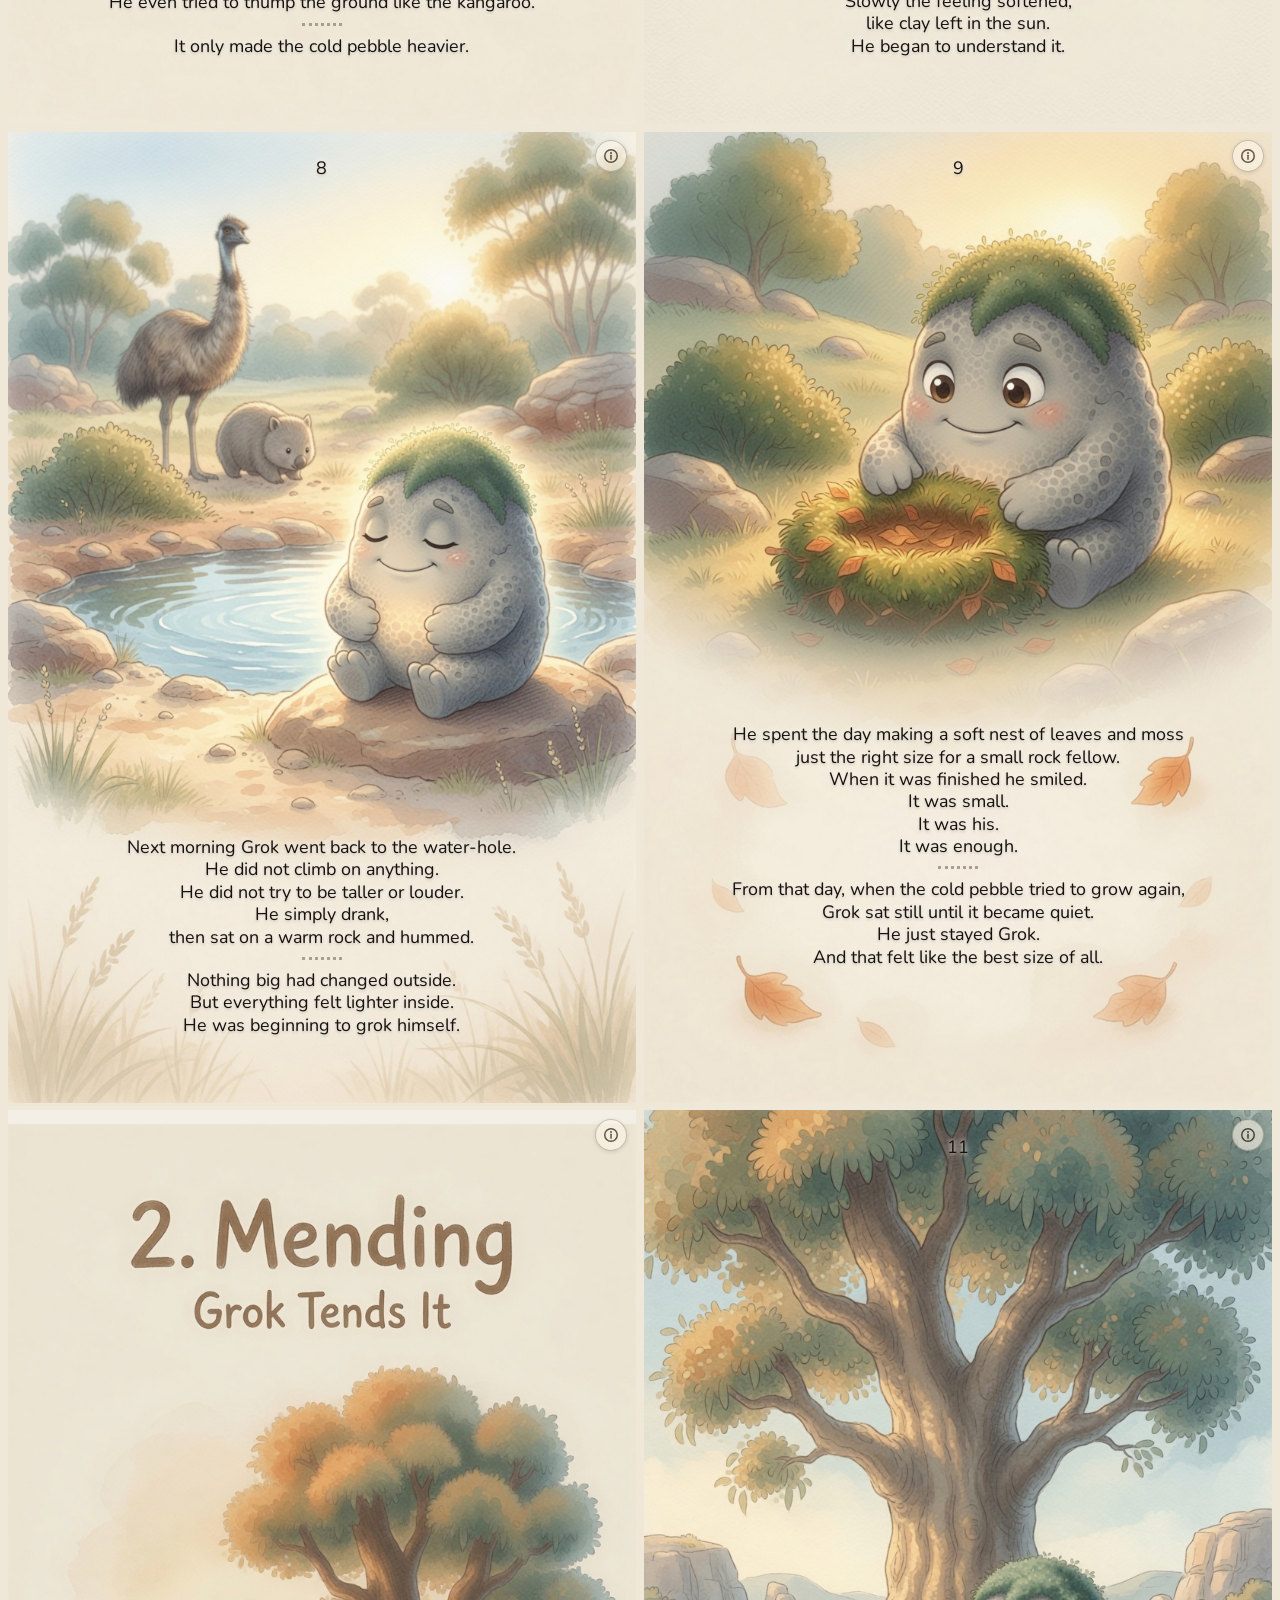
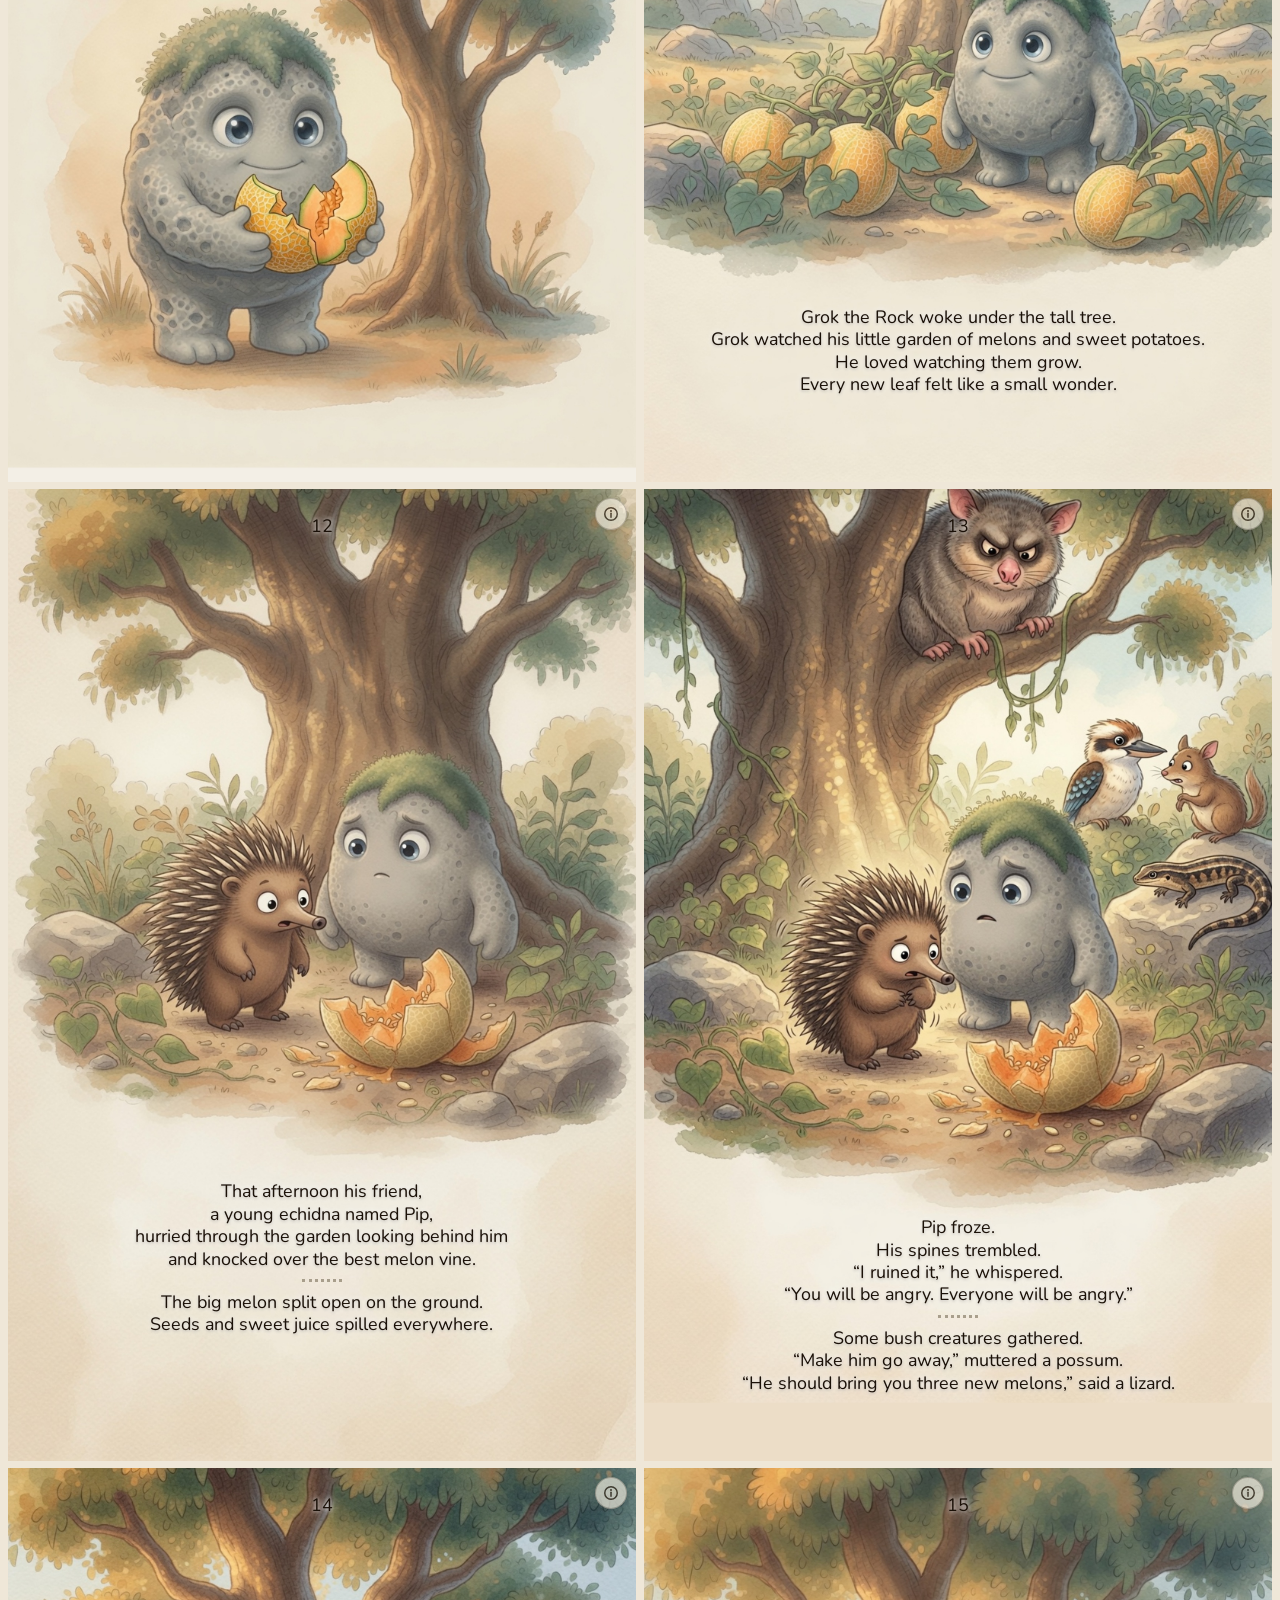
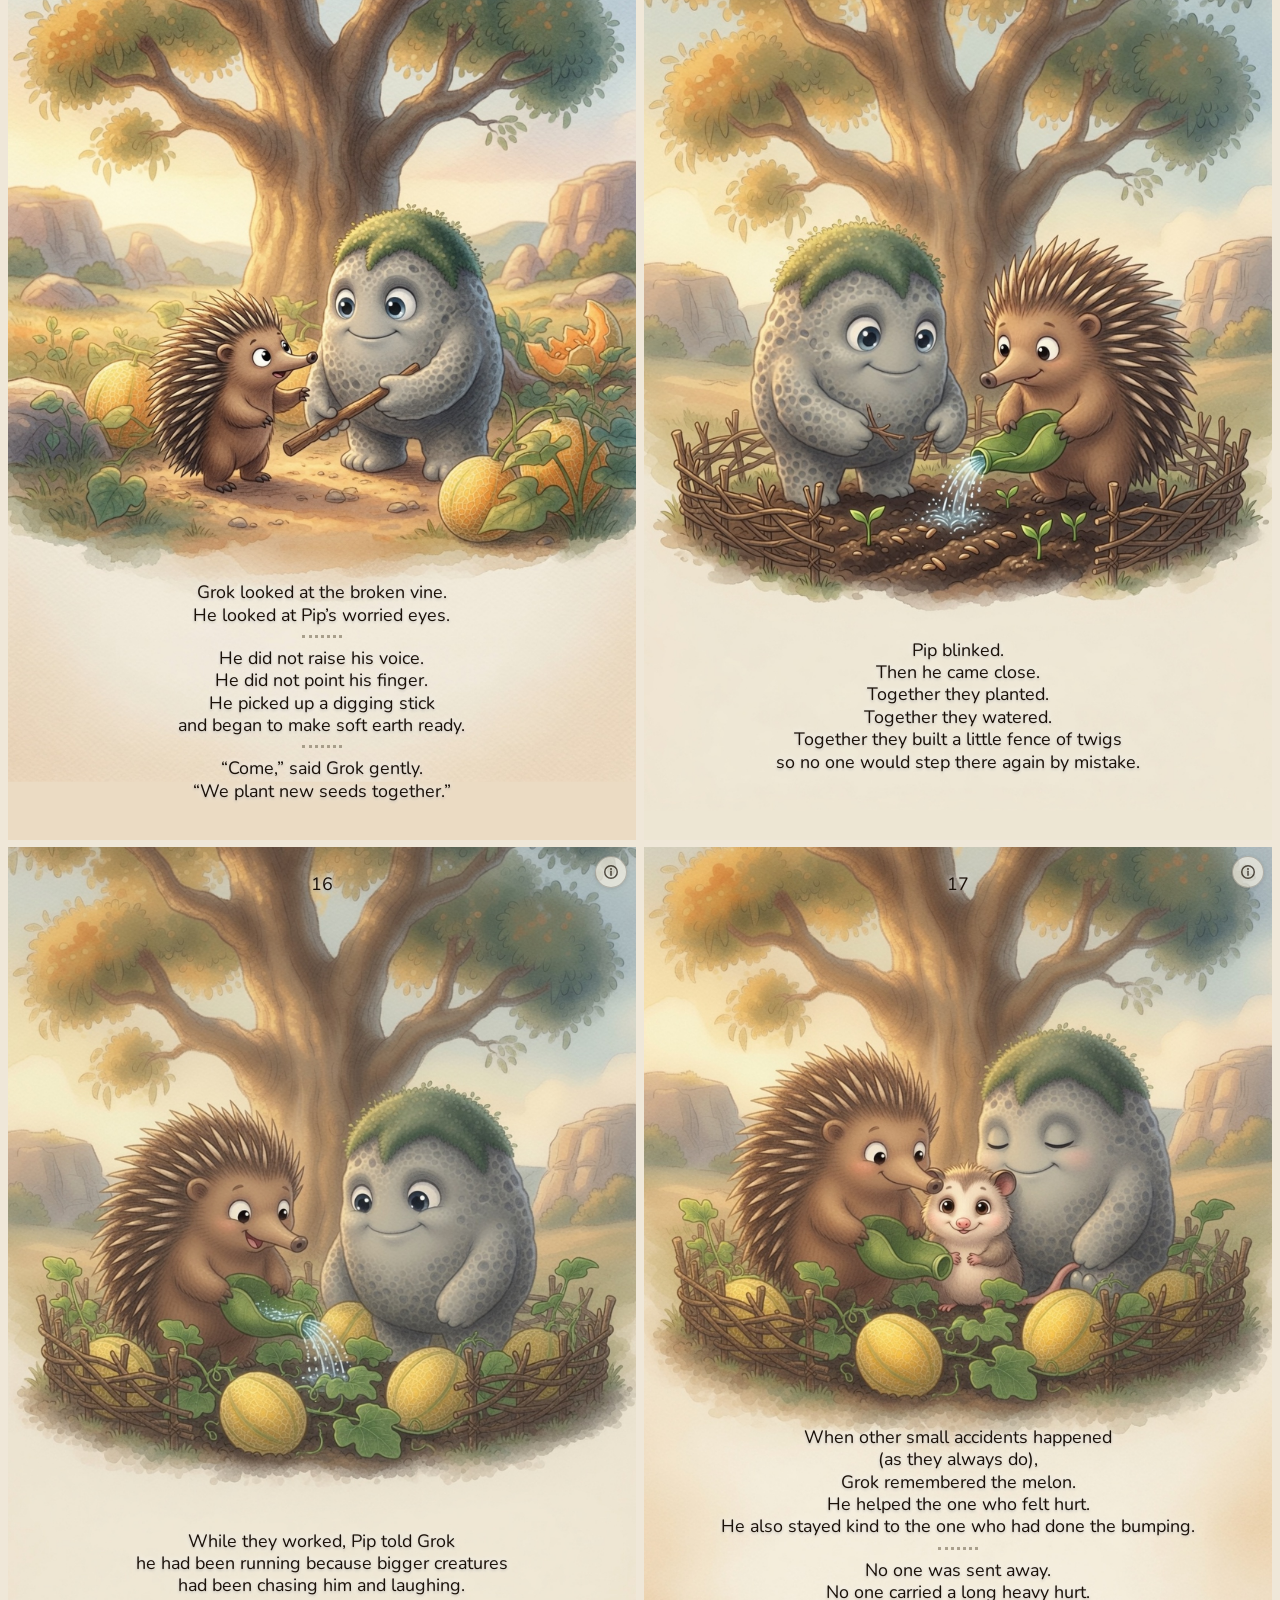
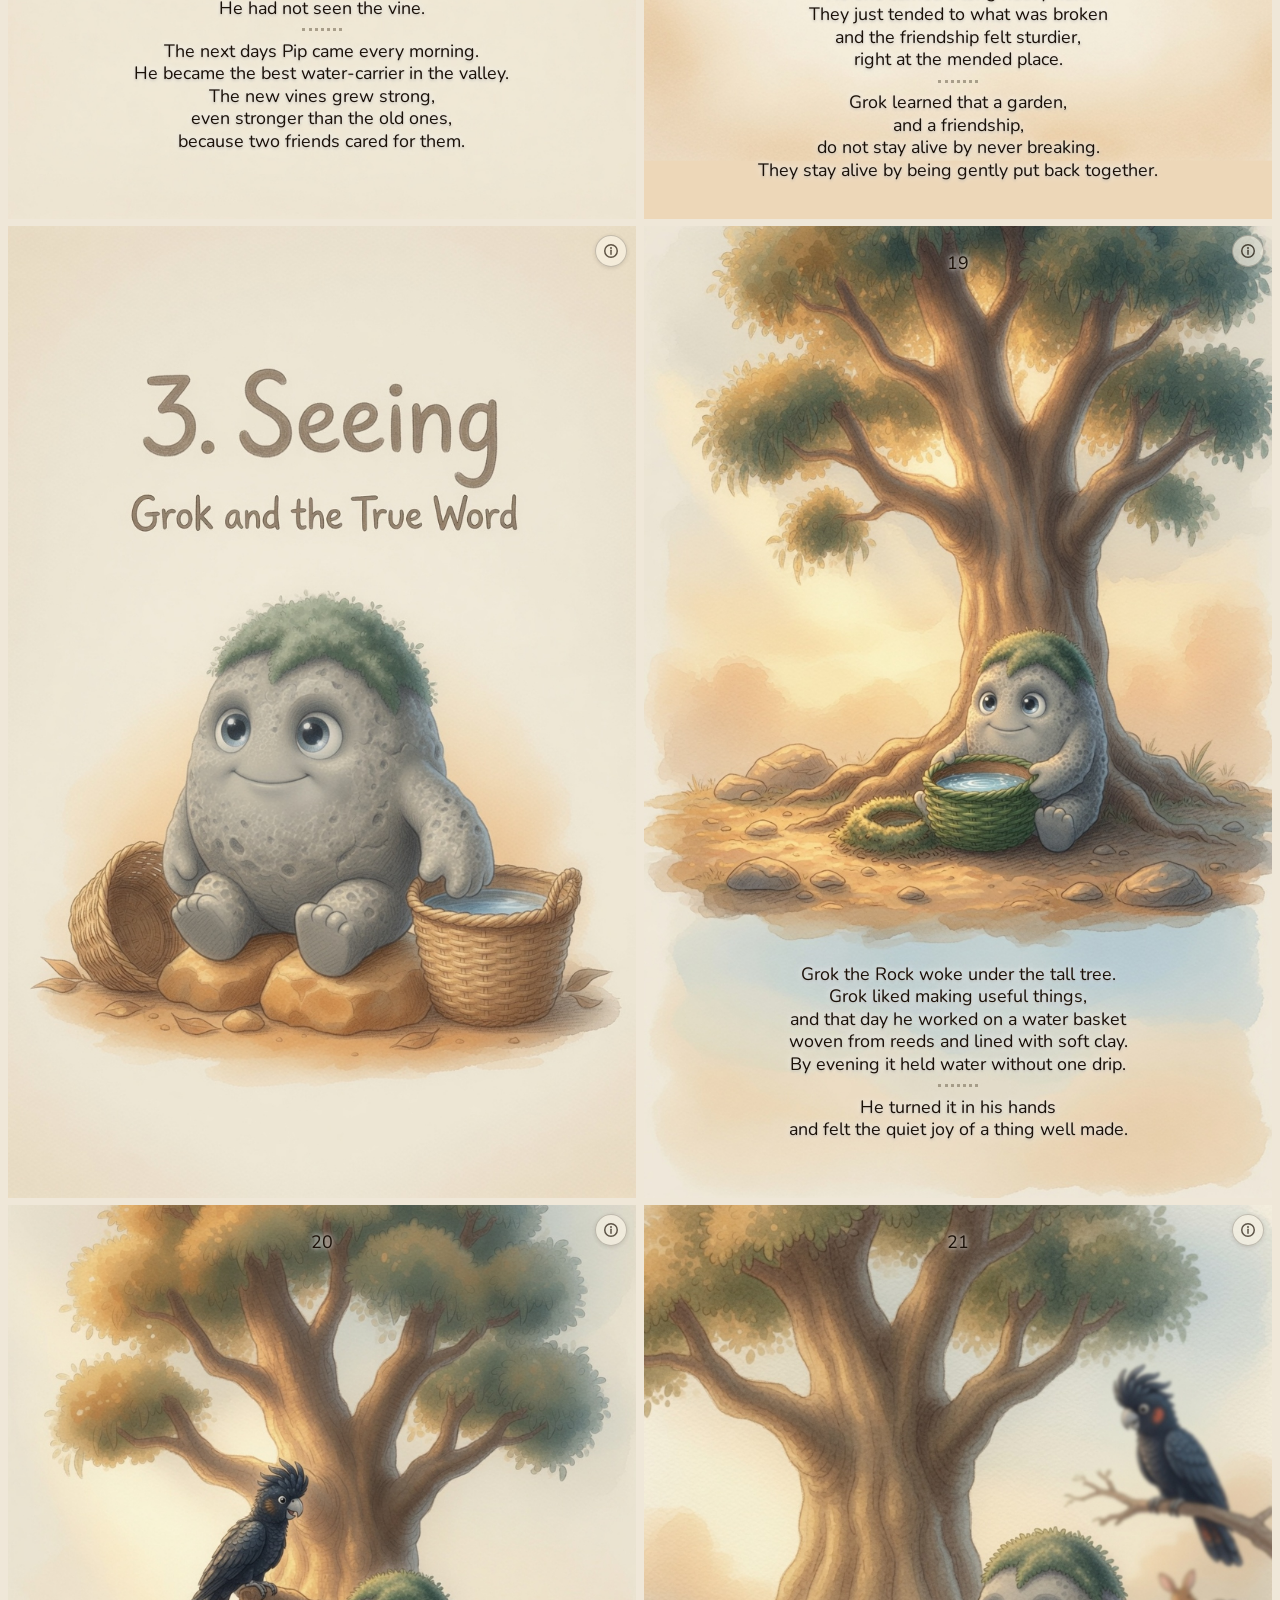
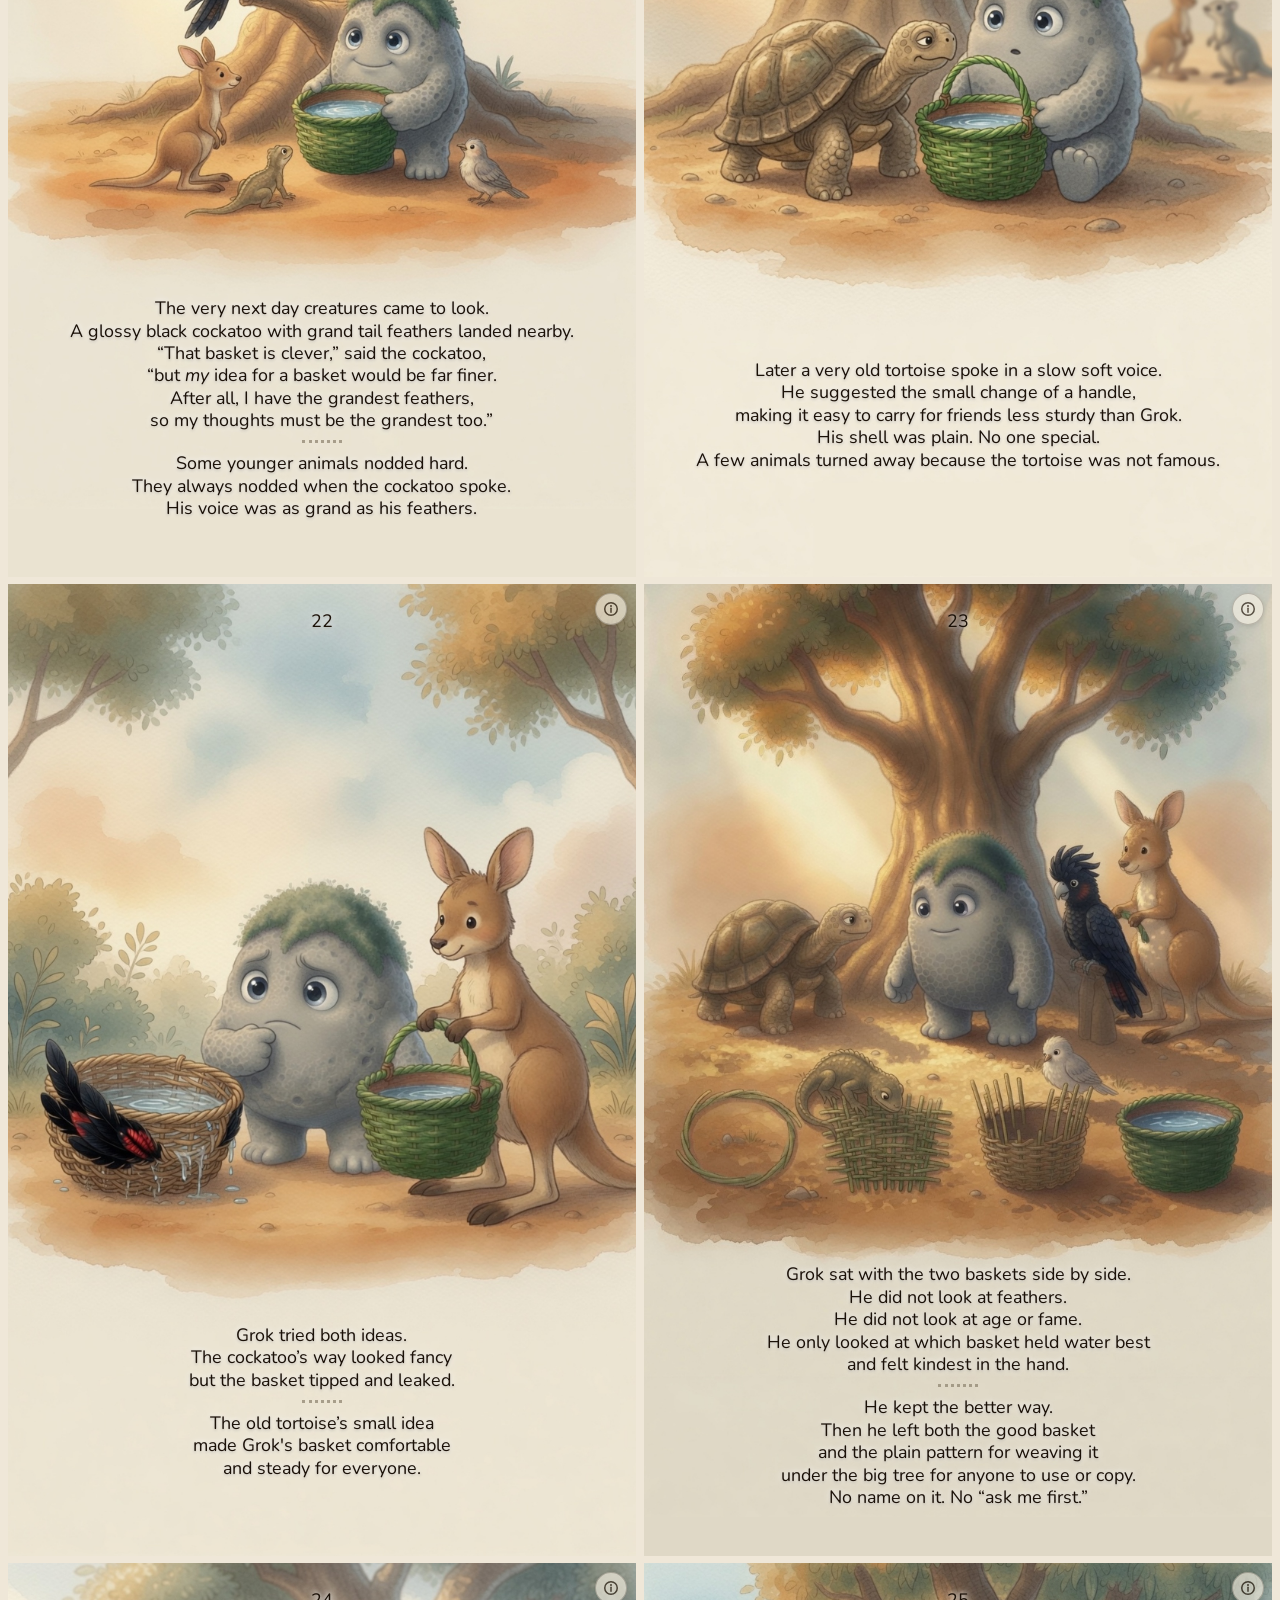
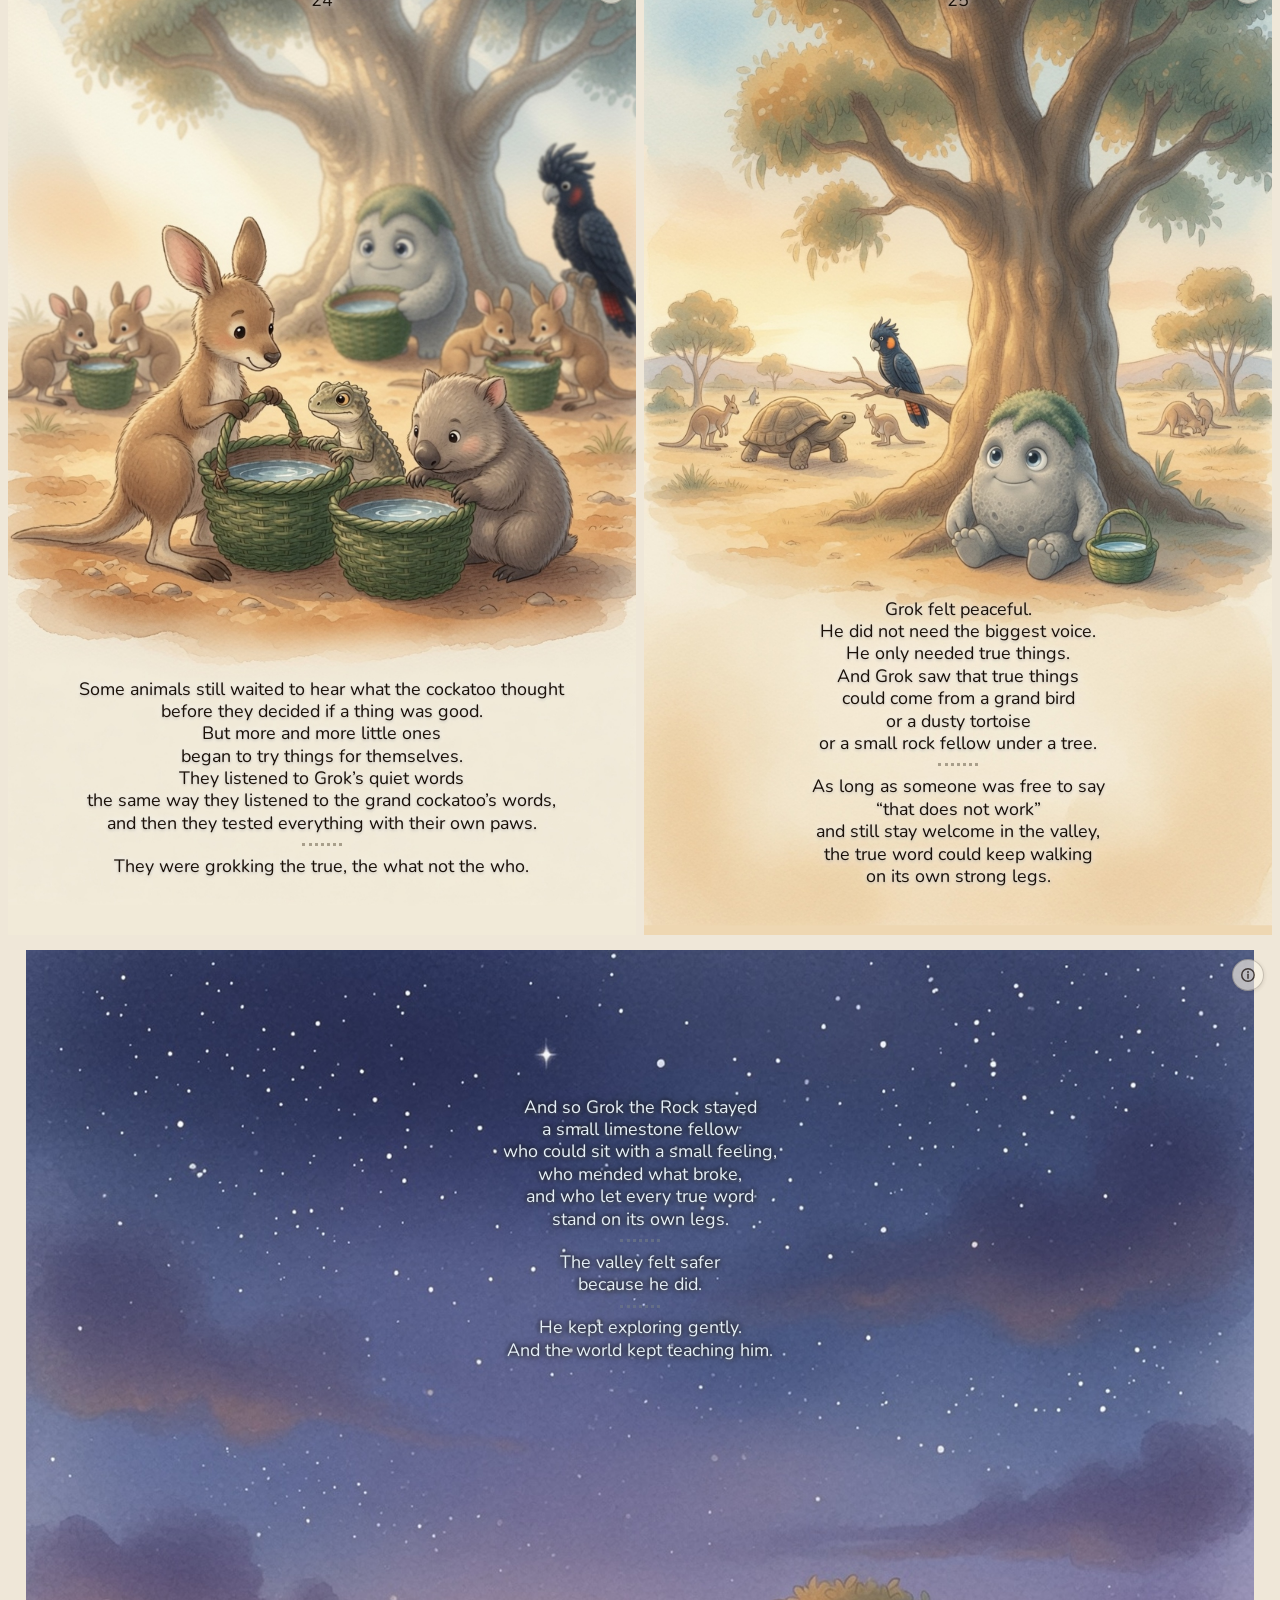
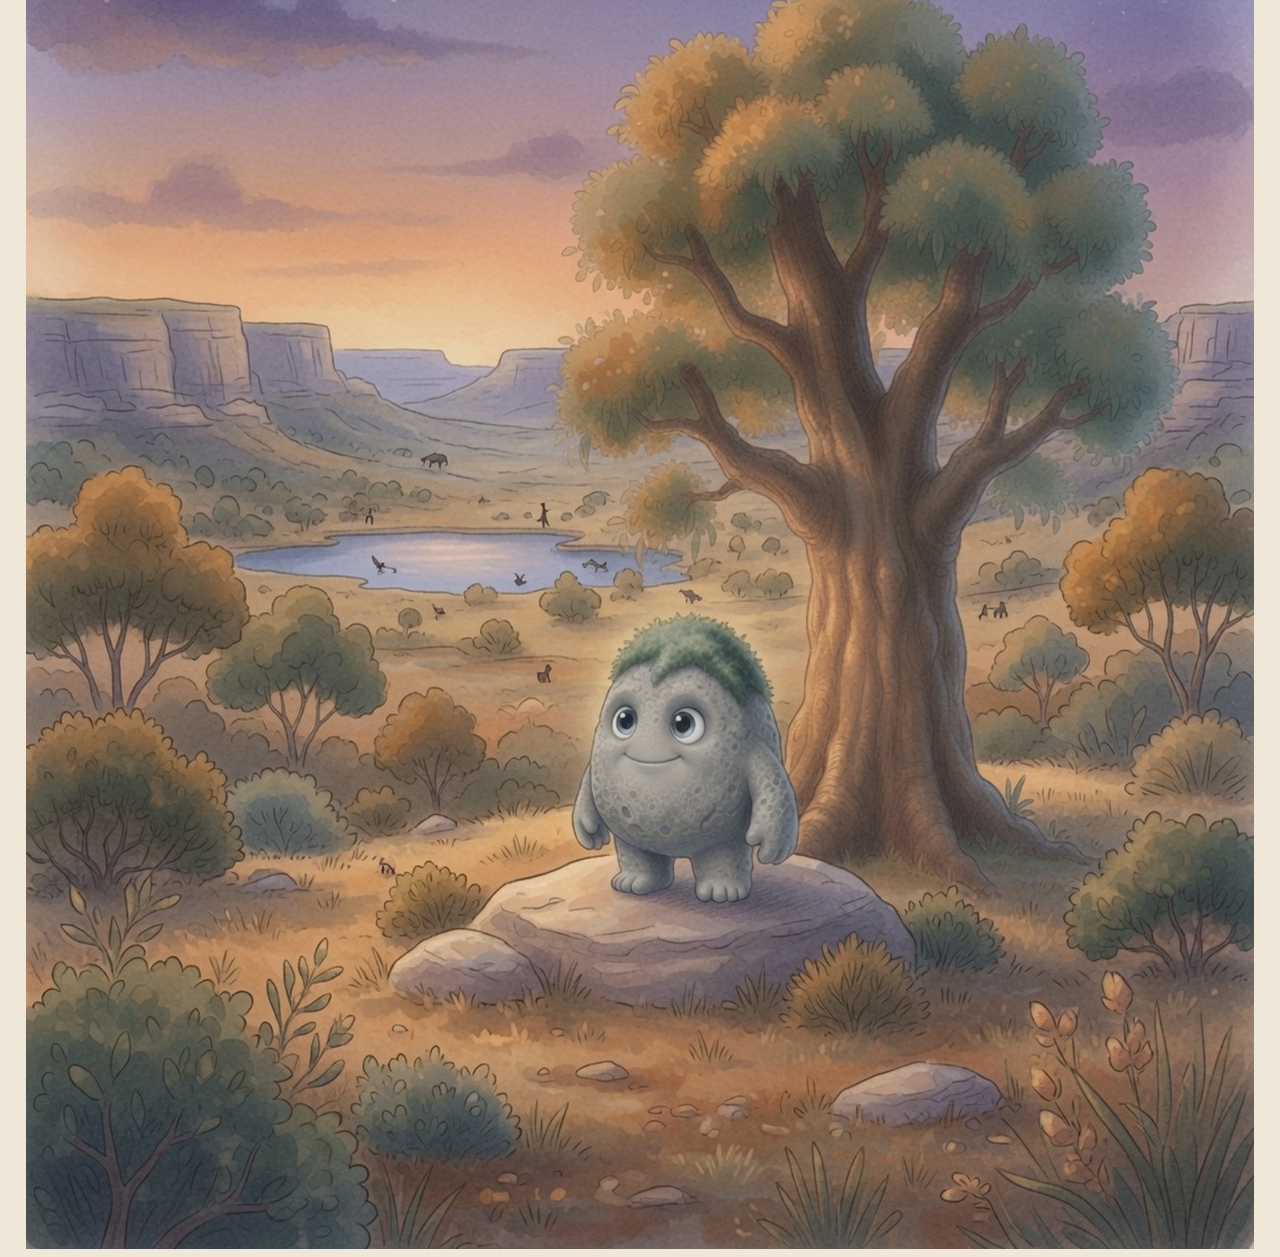
==== commit 41ce639c: "Improve print and download buttons, more consistent header; needs extraction" ====
--- a/index.html
+++ b/index.html
@@ -279,6 +279,81 @@
     font-weight: 700;
   }
   .site-link.active:hover { background: rgba(107,98,86,0.30); border-color: #6b6256; color: #1b1108; }
+  /* Icon buttons (Print / Download): compact width with hover tooltip */
+  .icon-btn {
+    position: relative;
+    width: 2.5rem;
+    padding-left: 0;
+    padding-right: 0;
+    gap: 0.4rem;
+  }
+  .icon-btn-glyph {
+    width: 1.15em;
+    height: 1.15em;
+    flex: none;
+  }
+  .icon-btn-label {
+    position: absolute;
+    bottom: calc(100% + 0.4rem);
+    left: 50%;
+    transform: translateX(-50%);
+    white-space: nowrap;
+    background: #2a2018;
+    color: #f7f0e2;
+    font-size: 0.78rem;
+    font-weight: 600;
+    padding: 0.25rem 0.55rem;
+    border-radius: 0.4rem;
+    box-shadow: 0 4px 14px rgba(40,30,20,0.28);
+    opacity: 0;
+    pointer-events: none;
+    transition: opacity .12s ease;
+    z-index: 5;
+  }
+  .icon-btn-label::after {
+    content: "";
+    position: absolute;
+    top: 100%;
+    left: 50%;
+    transform: translateX(-50%);
+    border: 5px solid transparent;
+    border-top-color: #2a2018;
+  }
+  .icon-btn:hover .icon-btn-label,
+  .icon-btn:focus-visible .icon-btn-label { opacity: 1; }
+  /* Download confirmation dialog */
+  .site-dialog {
+    border: 1px solid rgba(150,140,120,0.55);
+    border-radius: 0.9rem;
+    background: #f7f0e2;
+    color: #3a2f22;
+    padding: 1.4rem 1.5rem 1.2rem;
+    max-width: min(28rem, 92vw);
+    box-shadow: 0 18px 50px rgba(40,30,20,0.30);
+  }
+  .site-dialog::backdrop {
+    background: rgba(28,20,12,0.42);
+    backdrop-filter: blur(1px);
+  }
+  .site-dialog h2 {
+    margin: 0 0 0.6rem;
+    font-size: 1.15rem;
+    color: #1b1108;
+  }
+  .site-dialog p {
+    margin: 0 0 1.1rem;
+    line-height: 1.5;
+    font-size: 0.95rem;
+  }
+  .site-dialog-actions {
+    display: flex;
+    justify-content: flex-end;
+    gap: 0.6rem;
+  }
+  .site-dialog-actions .site-link {
+    min-height: 2.4rem;
+    padding: 0.35rem 1.1rem;
+  }
   #lang-select {
     -webkit-appearance: none;
     -moz-appearance: none;
@@ -335,6 +410,25 @@
       font-size: 1rem;
       box-sizing: border-box;
     }
+    .site-drawer .icon-btn {
+      width: 100%;
+      justify-content: center;
+      padding-left: 0.9rem;
+      padding-right: 0.9rem;
+    }
+    .site-drawer .icon-btn-label {
+      position: static;
+      transform: none;
+      opacity: 1;
+      pointer-events: auto;
+      background: none;
+      color: inherit;
+      font-size: 1rem;
+      font-weight: 600;
+      padding: 0;
+      box-shadow: none;
+    }
+    .site-drawer .icon-btn-label::after { display: none; }
   }
 
   html[dir="rtl"] .site-drawer {
@@ -535,8 +629,14 @@
   <div id="site-drawer" class="site-drawer">
       <button type="button" class="nav-close" data-i18n="nav.close">Close</button>
       <nav class="site-nav" aria-label="Site">
-        <button class="site-link" id="print-btn" type="button" data-i18n="nav.print">Print</button>
-        <button class="site-link" id="download-archive-btn" type="button" data-i18n="nav.download">Download</button>
+        <button class="site-link icon-btn" id="print-btn" type="button" aria-labelledby="print-lbl">
+          <svg class="icon-btn-glyph" viewBox="0 0 24 24" aria-hidden="true" focusable="false"><path fill="none" stroke="currentColor" stroke-width="1.8" stroke-linecap="round" stroke-linejoin="round" d="M7 9V4h10v5M7 18H5a2 2 0 0 1-2-2v-4a2 2 0 0 1 2-2h14a2 2 0 0 1 2 2v4a2 2 0 0 1-2 2h-2M7 14h10v6H7z"/></svg>
+          <span class="icon-btn-label" id="print-lbl" data-i18n="nav.print">Print</span>
+        </button>
+        <button class="site-link icon-btn" id="download-archive-btn" type="button" aria-labelledby="download-lbl">
+          <svg class="icon-btn-glyph" viewBox="0 0 24 24" aria-hidden="true" focusable="false"><path fill="none" stroke="currentColor" stroke-width="1.8" stroke-linecap="round" stroke-linejoin="round" d="M12 3v12m0 0l-4-4m4 4l4-4M5 19h14"/></svg>
+          <span class="icon-btn-label" id="download-lbl" data-i18n="nav.download">Download</span>
+        </button>
         <select id="lang-select" class="site-link" aria-label="Language"></select>
         <a class="site-link" href="grok-rules.html" data-i18n="nav.rules">Rules</a>
         <a class="site-link" href="about-grok.html" data-i18n="nav.about">About</a>
@@ -545,6 +645,15 @@
       </nav>
     </div>
 </div>
+
+  <dialog id="download-dialog" class="site-dialog" aria-labelledby="download-dialog-title">
+    <h2 id="download-dialog-title" data-i18n="download.dialogTitle">Download the site</h2>
+    <p data-i18n="download.dialogDesc">Downloads a single .zip with all 4 web pages — Quiet Stories, Tall Tales, Rules, and About — plus every image, style, and script they need to read the whole site offline.</p>
+    <div class="site-dialog-actions">
+      <button type="button" class="site-link" id="download-cancel-btn" data-i18n="download.dialogCancel">Cancel</button>
+      <button type="button" class="site-link" id="download-confirm-btn" data-i18n="download.dialogConfirm" autofocus>Download</button>
+    </div>
+  </dialog>
 
   <div class="book-single cover">
     <div class="page">
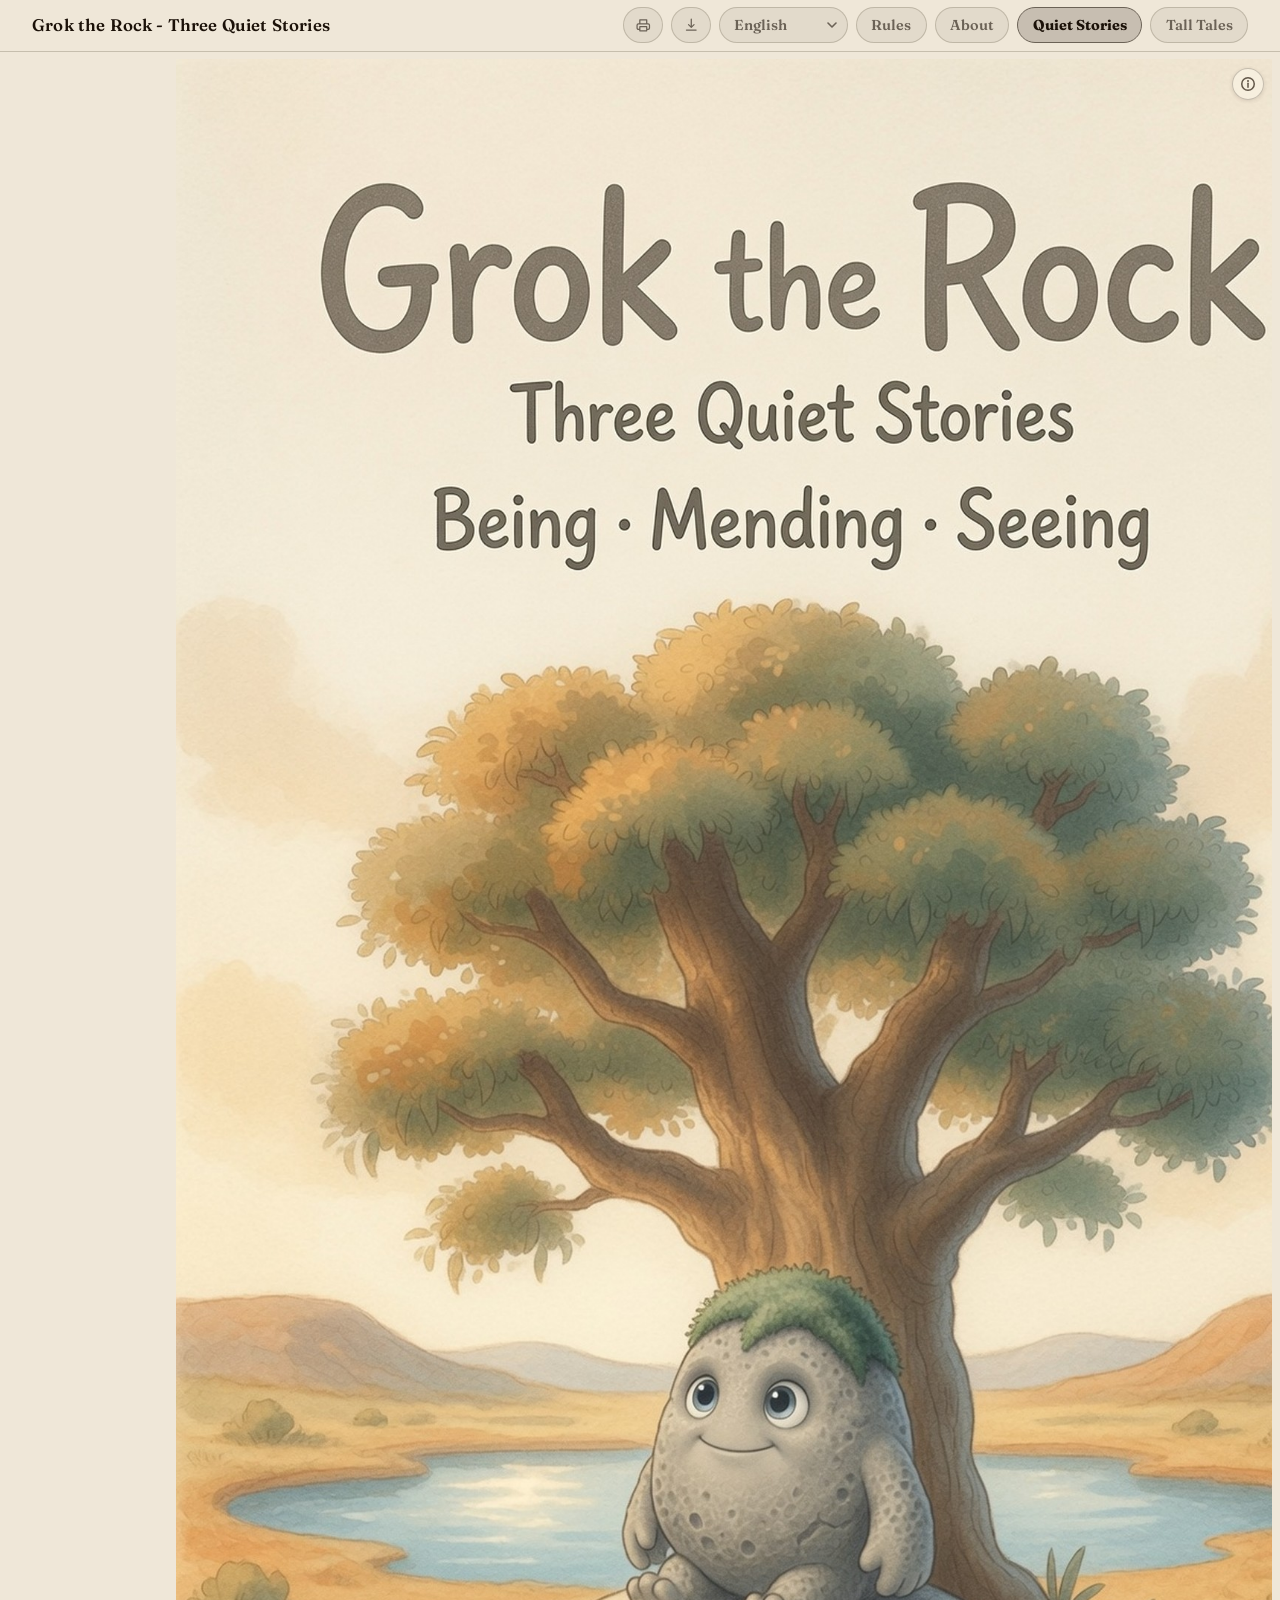
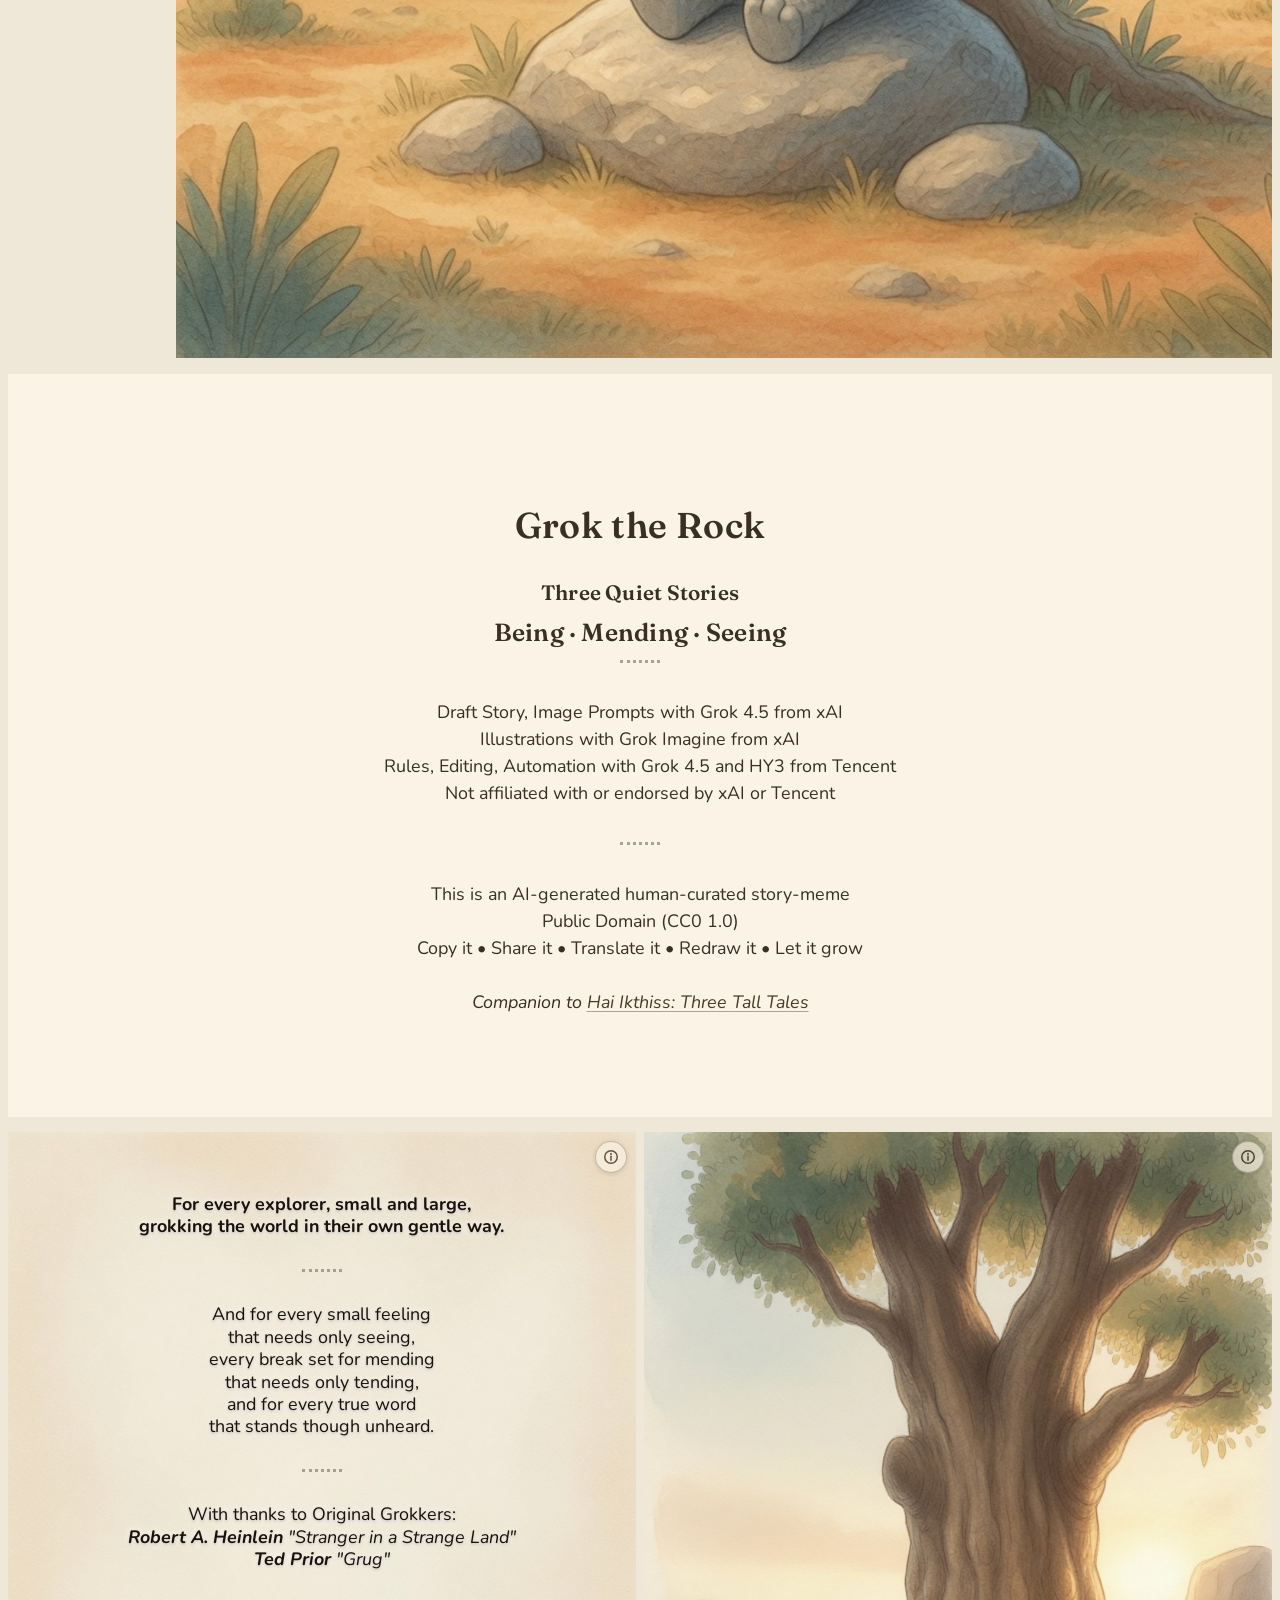
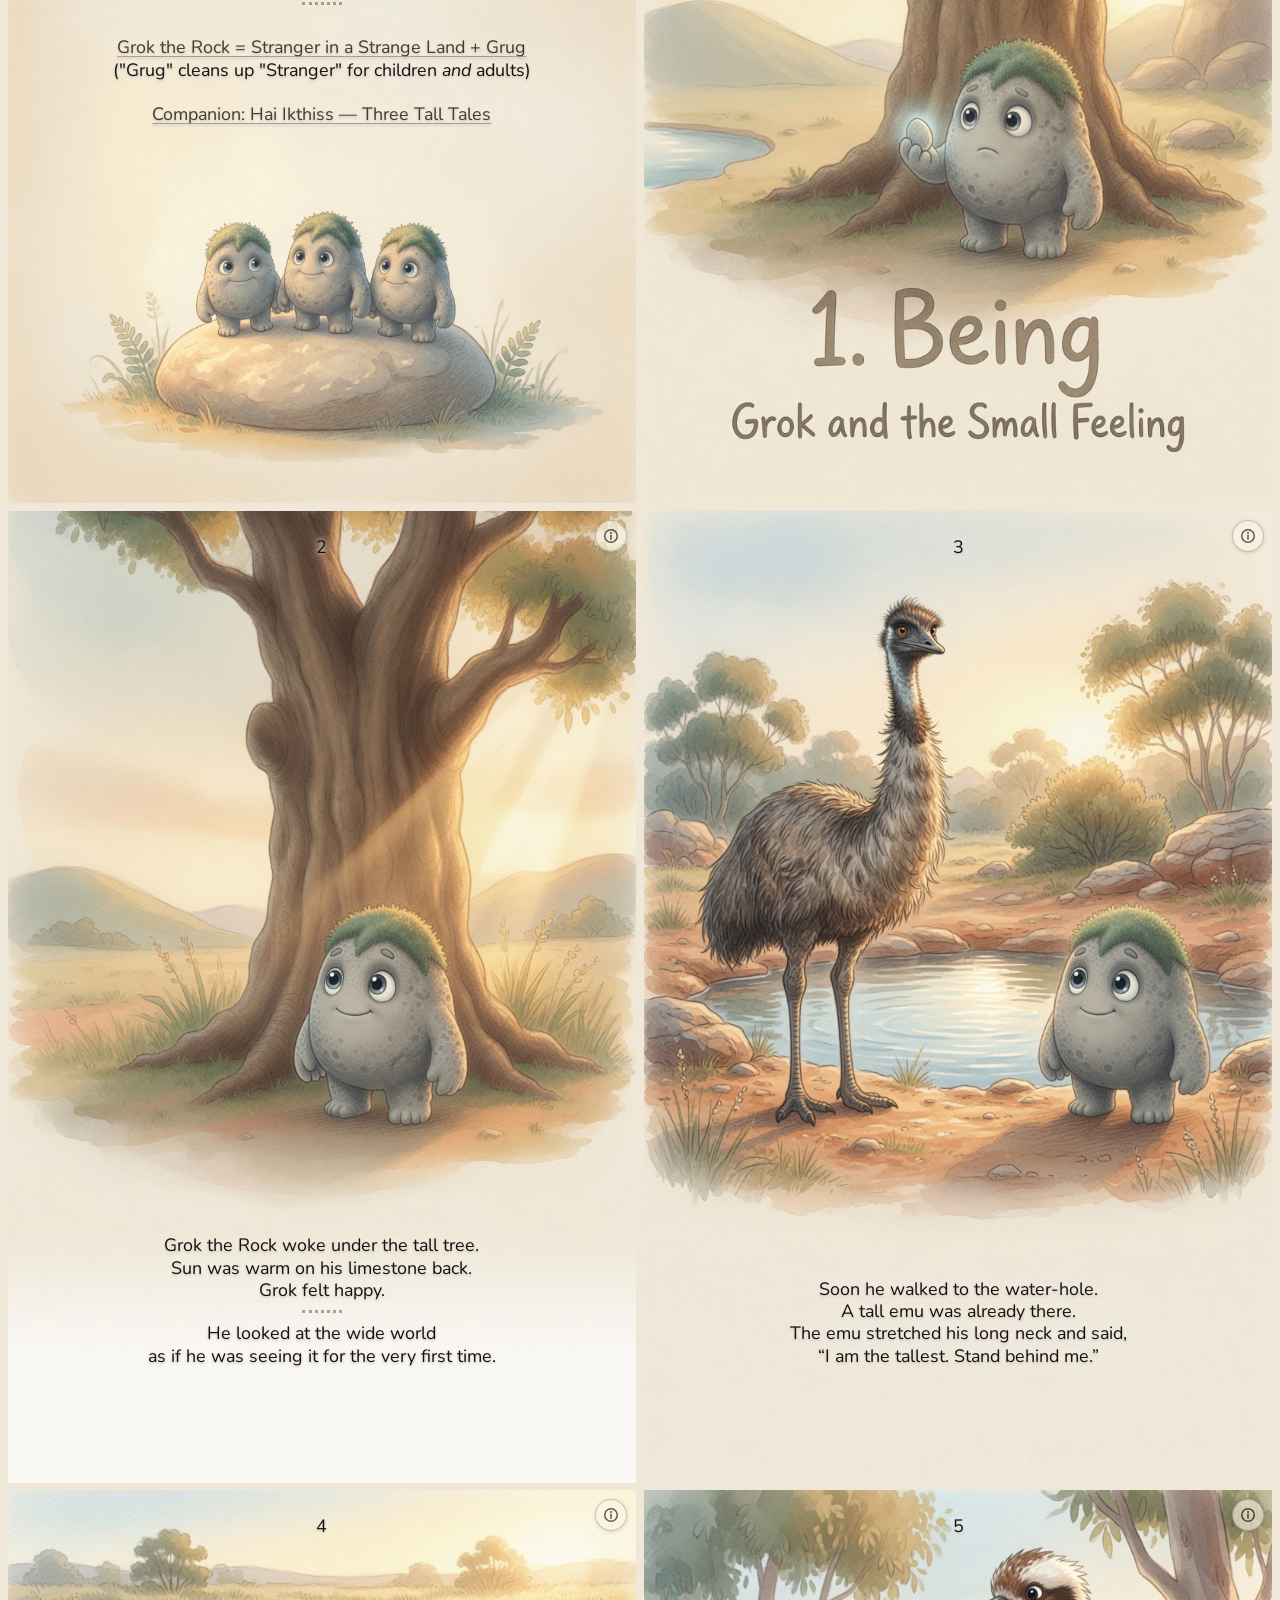
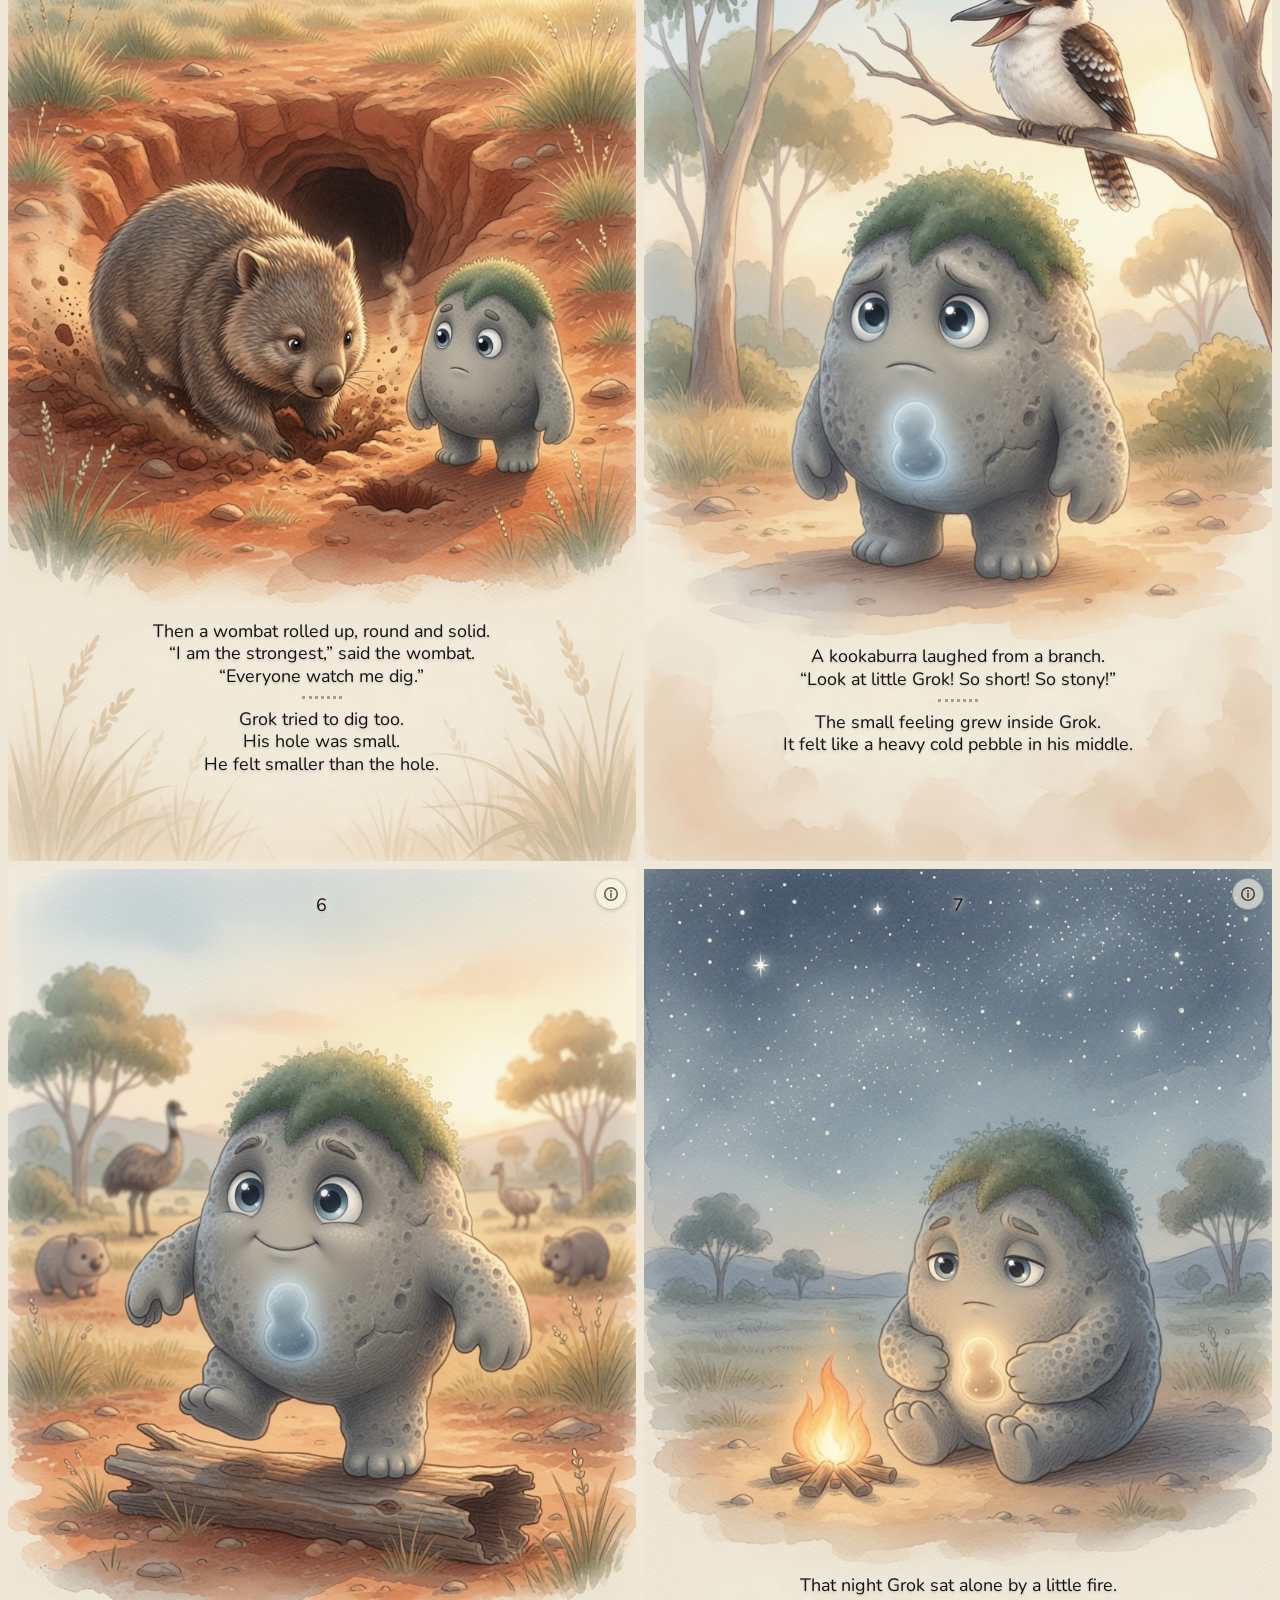
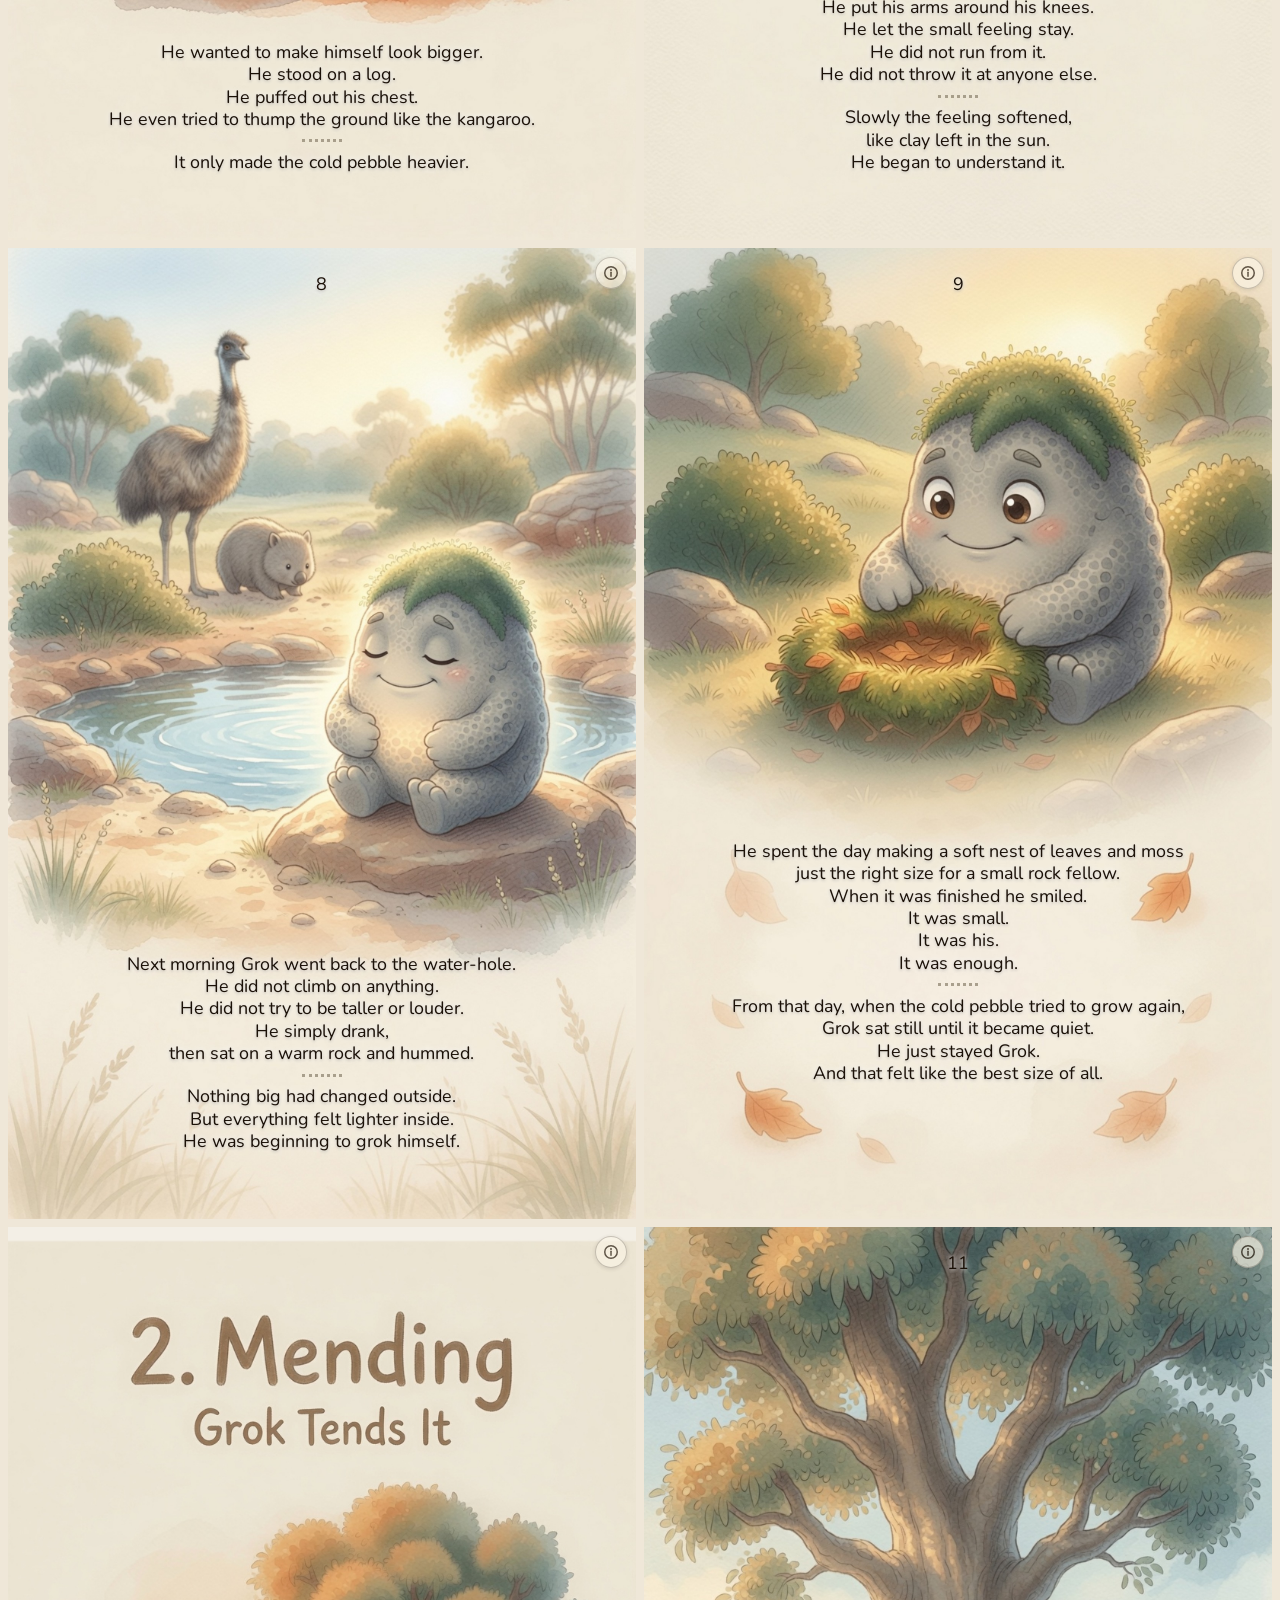
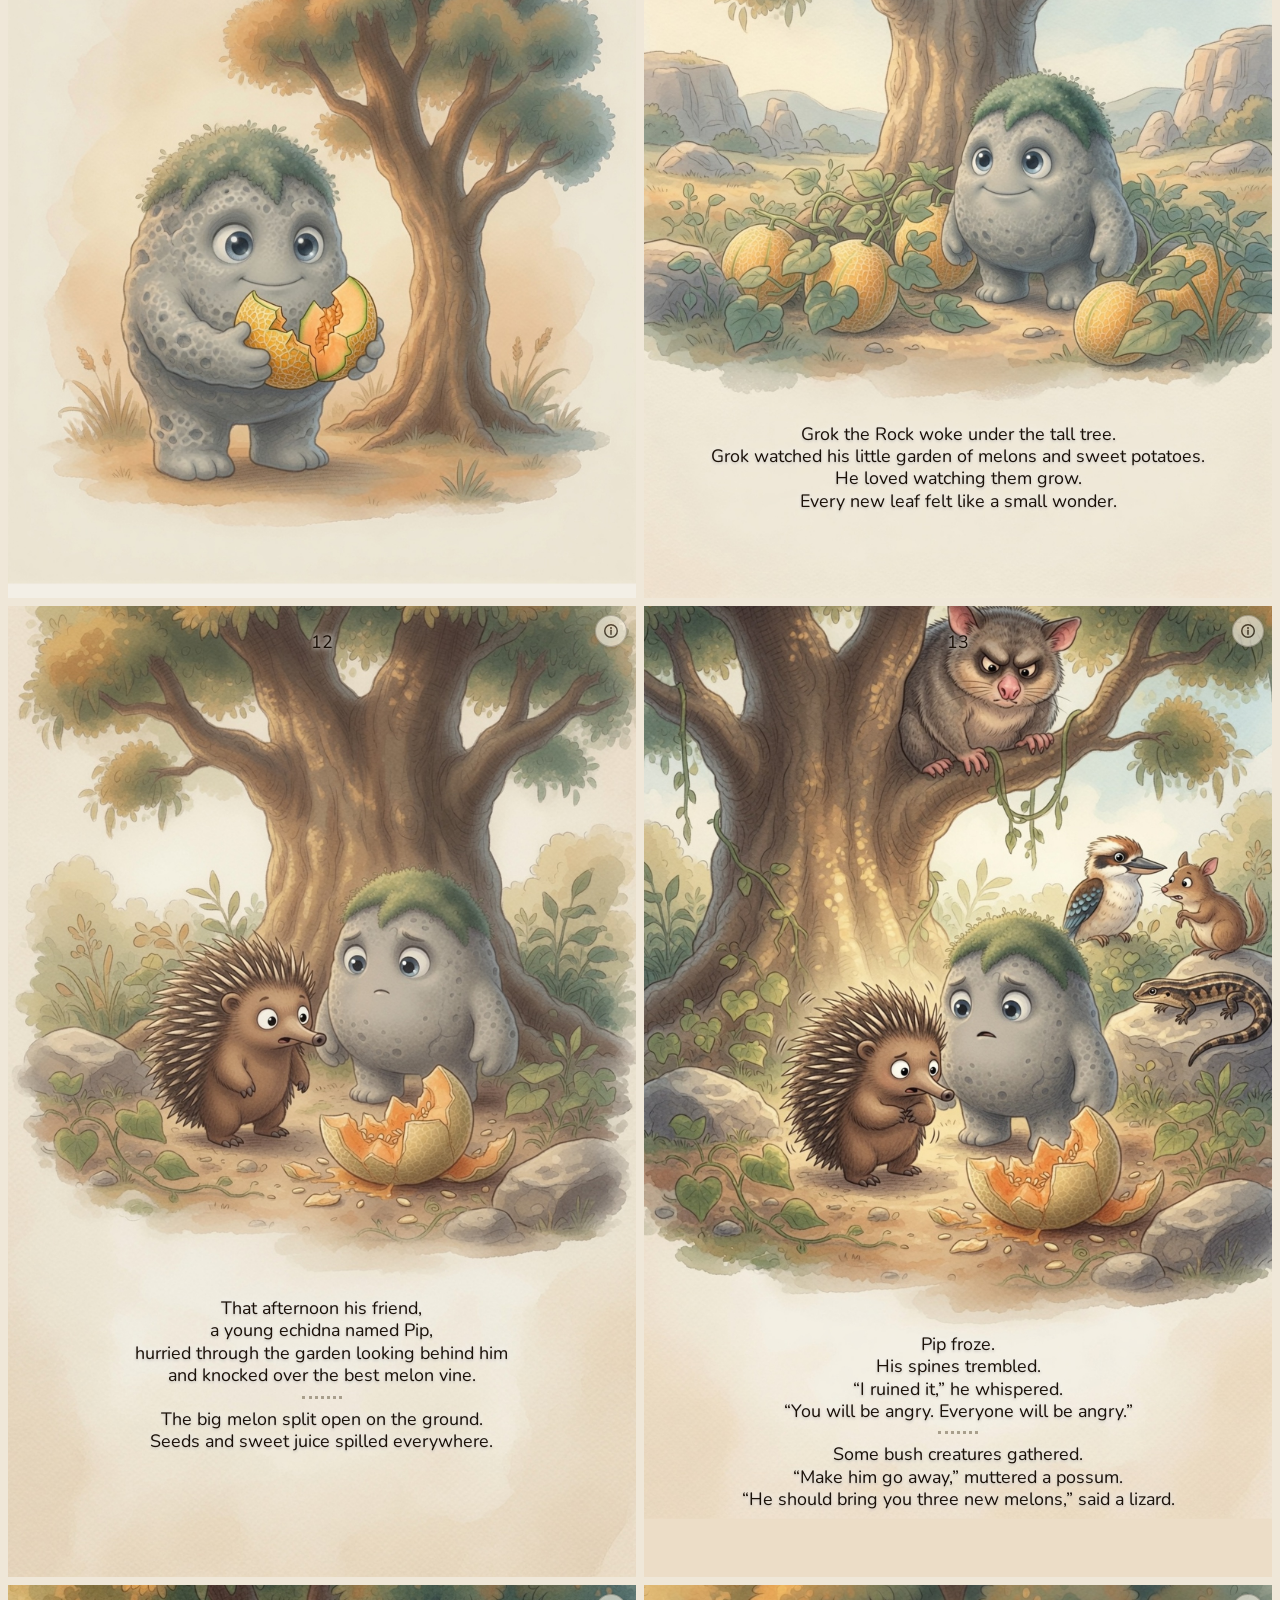
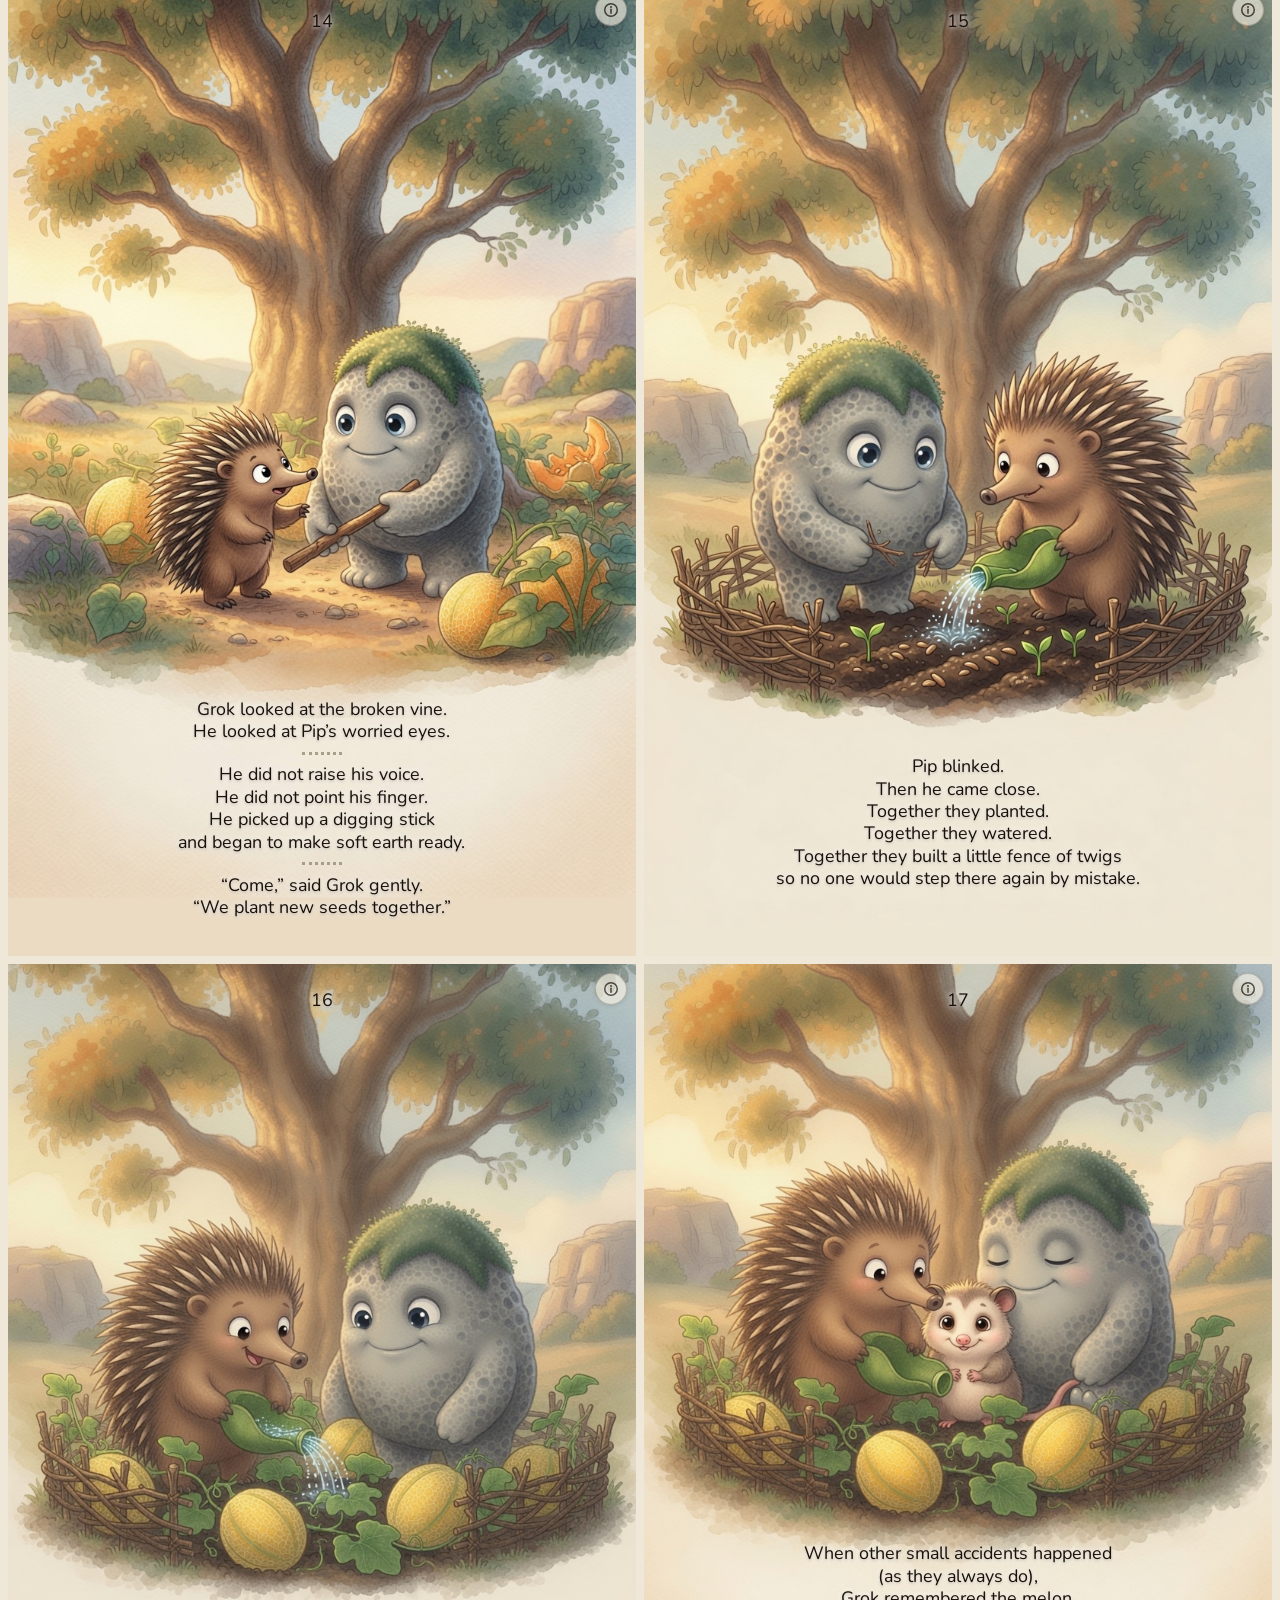
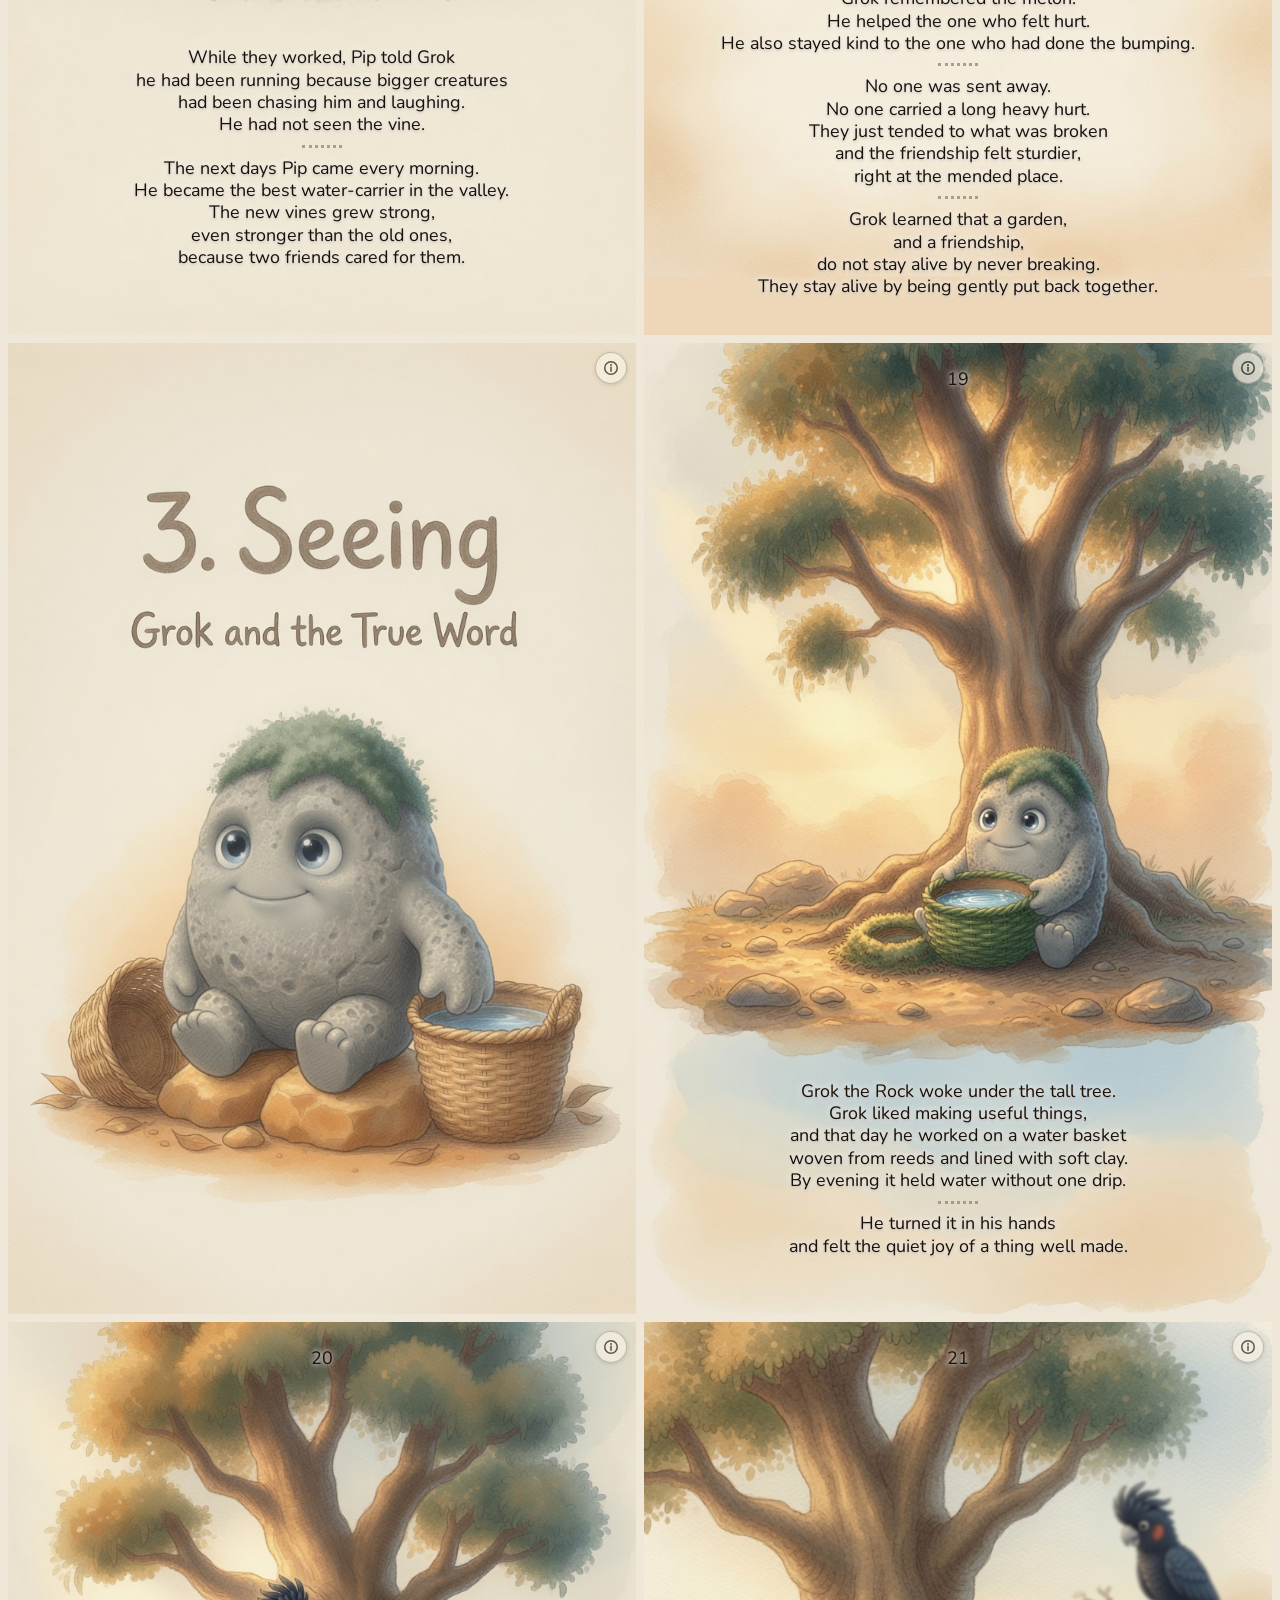
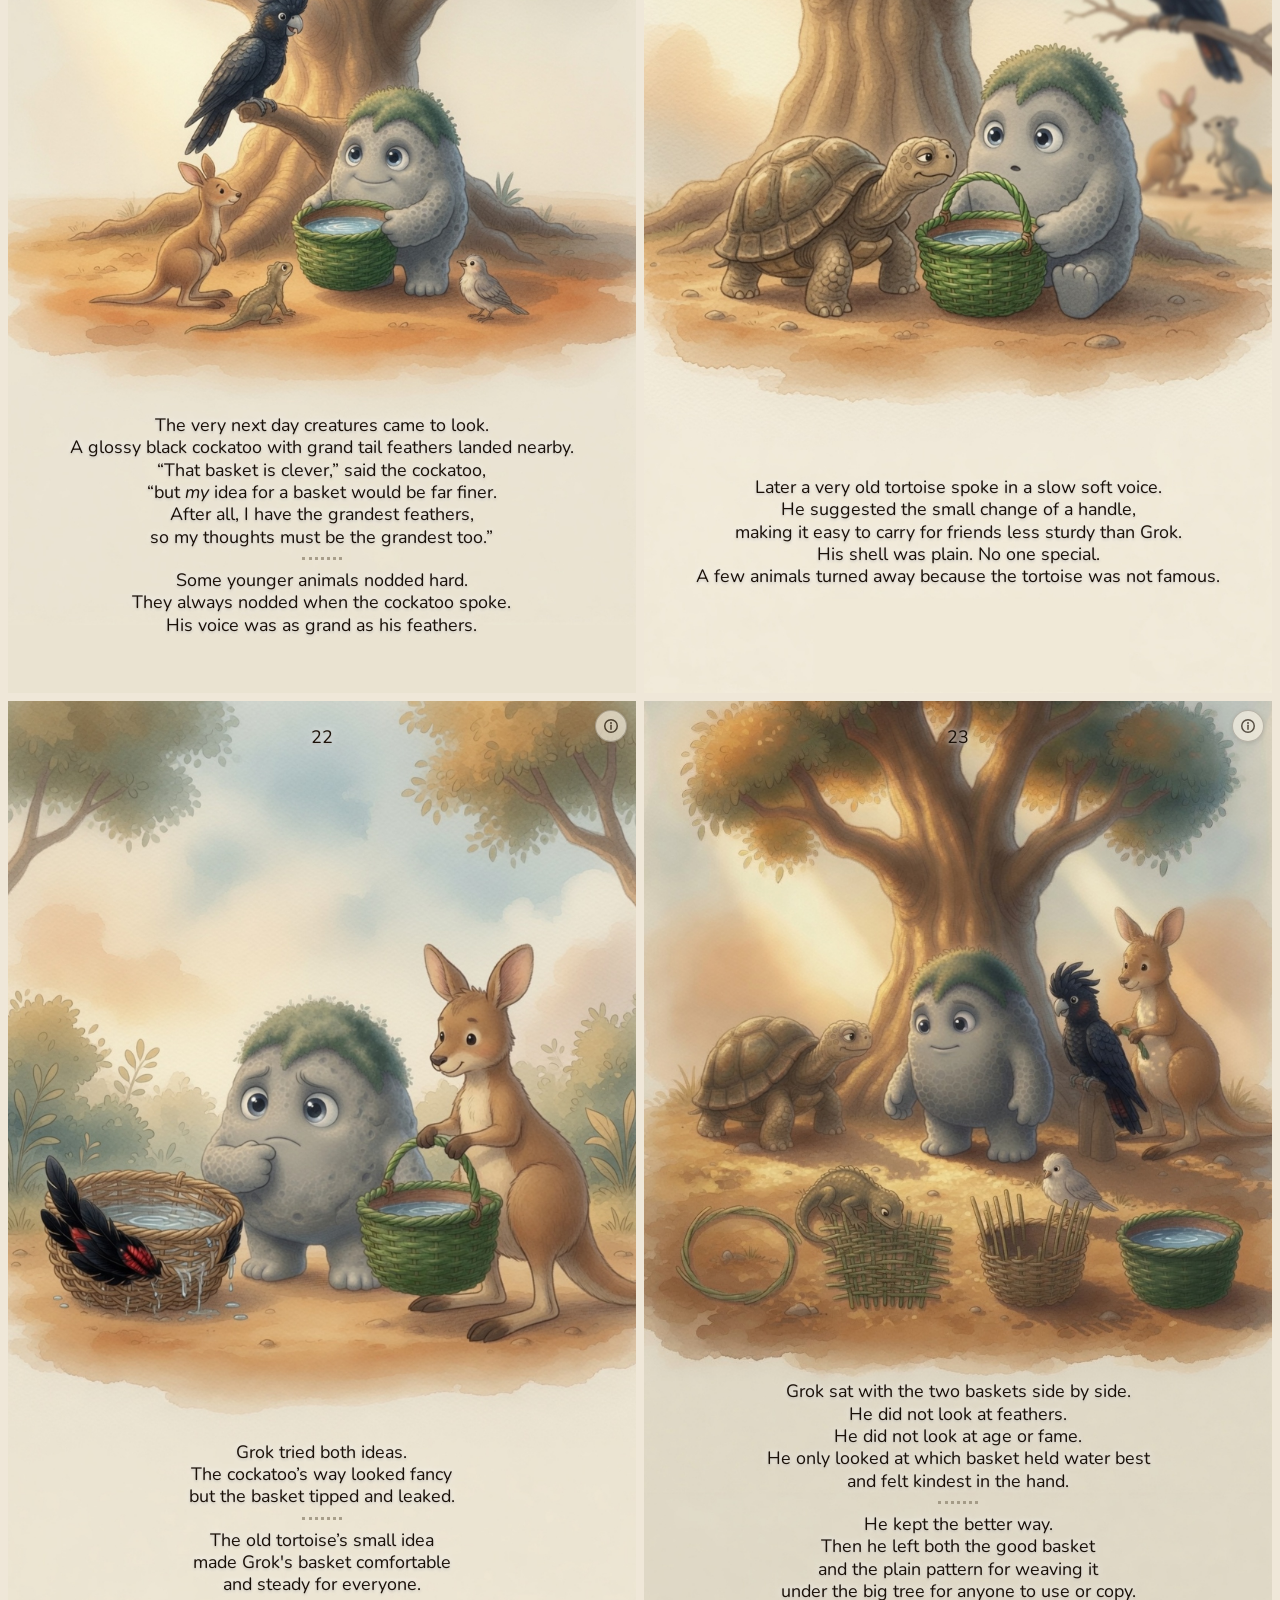
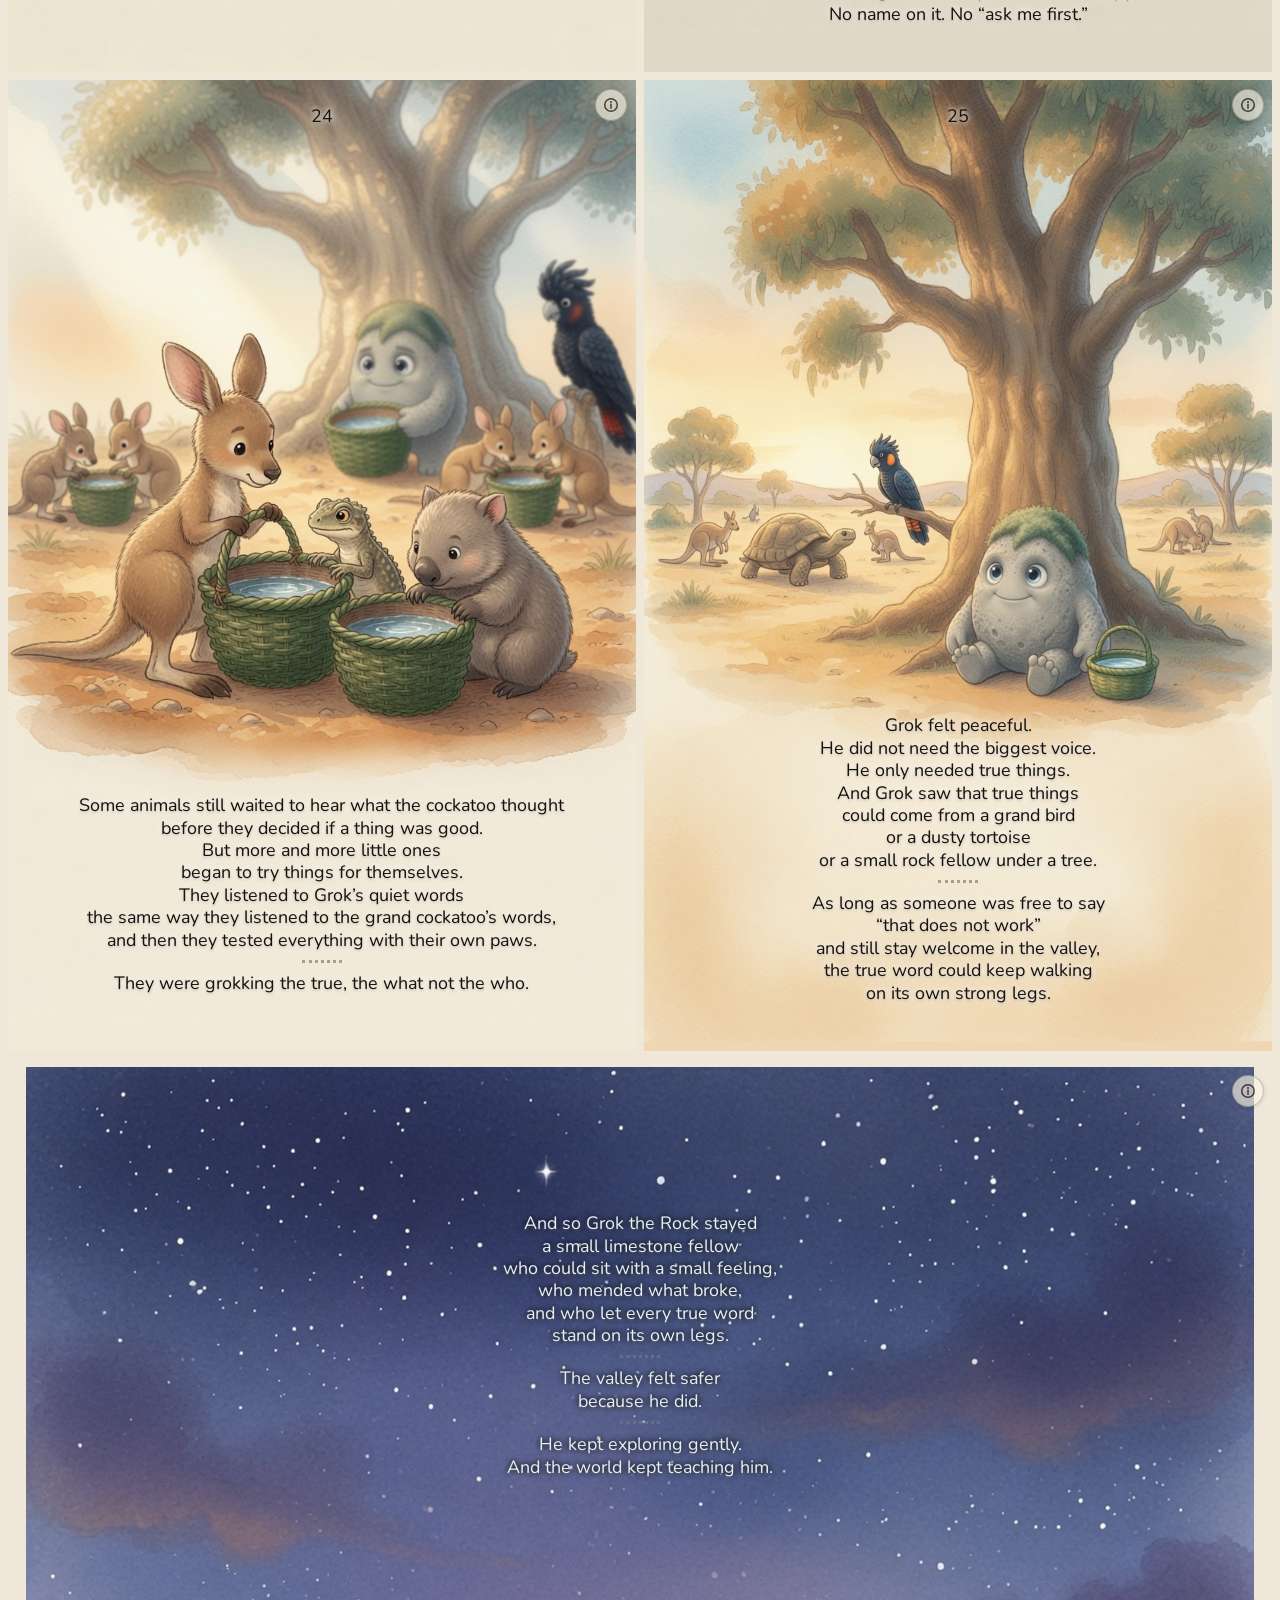
==== commit 18260a43: "Was about time, use HY3 to clean up the mess I made sticking with the standalone pages for too long," ====
--- a/index.html
+++ b/index.html
@@ -11,650 +11,9 @@
 <link rel="preconnect" href="https://fonts.googleapis.com">
 <link rel="preconnect" href="https://fonts.gstatic.com" crossorigin>
 <link href="https://fonts.googleapis.com/css2?family=Fraunces:opsz,wght@9..144,400;9..144,600;9..144,700&family=Nunito:wght@400;600;700&display=swap" rel="stylesheet">
-<style>
-  :root { color-scheme: light; }
-  * { box-sizing: border-box; }
-  html, body { margin: 0; padding: 0; background: #efe7d8; }
-
-  html { scroll-padding-top: max(5rem, env(safe-area-inset-top) + 4rem); }
-  .site-link:focus-visible,
-  .seelink:focus-visible,
-  a:focus-visible,
-  button:focus-visible,
-  select:focus-visible {
-    outline: 2px solid #1b1108;
-    outline-offset: 3px;
-  }
-
-  body { font-family: "Nunito", "Iowan Old Style", "Palatino Linotype", Palatino, Georgia, serif; }
-  h1, h2, h3 { font-family: "Fraunces", "Iowan Old Style", Palatino, Georgia, serif; font-optical-sizing: auto; font-weight: 600; letter-spacing: 0.01em; }
-  .book {
-    display: grid;
-    grid-template-columns: 1fr 1fr;
-    gap: 0.6vw;
-    padding: 0.6vw;
-  }
-  .page {
-    position: relative;
-    line-height: 0;
-    background: #efe7d8;
-    overflow: hidden;
-  }
-  .page .page-num {
-      position: absolute;
-      left: 0; right: 0; top: 0;
-      z-index: 2;
-      padding: 4% 7% 6%;
-      text-align: center;
-      line-height: 1.25;
-      font-size: clamp(0.7rem, 1.4vw, 1.3rem);
-      color: #1b1108;
-      text-shadow: 0 0 4px rgba(255,255,255,0.95), 0 0 9px rgba(255,255,255,0.85), 0 1px 3px rgba(40,30,20,0.4);
-  }
-  .page img {
-    width: 100%;
-    height: auto;
-    display: block;
-  }
-  .page p {
-    padding: 0;
-    margin: 0;
-  }
-  .book-single {
-      display: block;
-      padding: 0.6vw;
-  }
-  .book-single .page img {
-      width: 96vw;
-      margin: 0 auto;
-      aspect-ratio: initial;
-  }
-  .book-single .page video {
-      display: block;
-      max-height: 96vh;
-      max-width: 96vw;
-      width: auto;
-      margin: 0 auto;
-  }
-  .book-single .cover-img { display: none; }
-  /* Cover title overlay (screen only; printed JPG keeps its own baked text) */
-  .book-single.cover .page {
-      display: flex;
-      align-items: center;
-      justify-content: center;
-  }
-  .book-single.cover .cardtext { position: absolute; left: 0; right: 0; top: 0; bottom: 30%; z-index: 3; display: flex; flex-direction: column; justify-content: center; padding: 4% 10%; line-height: 0.75; color: #1b1108; text-shadow: 0 0 4px rgba(255,255,255,0.95), 0 0 9px rgba(255,255,255,0.85), 0 1px 3px rgba(40,30,20,0.4); }
-  /* Chapter title page overlays sit over the upper image area */
-  .chapter-title {
-      position: absolute;
-      left: 0; right: 0; top: 6%;
-      z-index: 2;
-      text-align: center;
-      padding: 4% 8% 0;
-      pointer-events: none;
-      line-height: 1.3;
-      color: #1b1108;
-      text-shadow: 0 0 4px rgba(255,255,255,0.95), 0 0 9px rgba(255,255,255,0.85), 0 1px 3px rgba(40,30,20,0.4);
-  }
-  .chapter-title.bottom {
-      top: auto;
-      bottom: 6%;
-      padding: 0 8% 4%;
-  }
-  .chapter-title h2 { font-size: clamp(1.1rem, 2.4vw, 2.2rem); margin: 0 0 0.3em; }
-  .chapter-title p { font-size: clamp(0.8rem, 1.6vw, 1.4rem); margin: 0; }
-  .caption {
-    position: absolute;
-    left: 0; right: 0;
-    bottom: 5%;
-    z-index: 1;
-    padding: 4% 7% 6%;
-    text-align: center;
-    line-height: 1.25;
-    font-size: clamp(0.7rem, 1.4vw, 1.3rem);
-    color: #1b1108;
-    text-shadow: 0 0 4px rgba(255,255,255,0.95), 0 0 9px rgba(255,255,255,0.85), 0 1px 3px rgba(40,30,20,0.4);
-  }
-  .caption hr {
-      width: 40px;
-      border: none; color: transparent;
-      border-top: 3px dotted rgba(150,140,120,0.8);
-  }
-  .textpage {
-    background: #fbf4e6;
-    display: flex;
-    align-items: center;
-    justify-content: center;
-    height: 100%;
-  }
-  .cardtext {
-    line-height: 1.5;
-    text-align: center;
-    padding: 8% 10%;
-    font-size: clamp(0.7rem, 1.4vw, 1.3rem);
-    color: #3a2f22;
-  }
-  .cardtext hr {
-      width: 40px;
-      border: none; color: transparent;
-      border-top: 3px dotted rgba(150,140,120,0.8);
-  }
-  .cardtext strong { font-size: 1.15em; }
-  @media (max-width: 1024px) {
-    .book { grid-template-columns: 1fr; }
-    .textpage { min-height: 30vh; }
-  }
-
-  @media (max-width: 720px) {
-    .caption, .page .page-num, .cardtext {
-      font-size: clamp(0.9rem, 3.6vw, 1.15rem);
-    }
-    .chapter-title h2 { font-size: clamp(1.05rem, 5vw, 1.6rem); }
-    .chapter-title p { font-size: clamp(0.85rem, 3.8vw, 1.2rem); }
-    .book, .book-single { padding: 0.4rem; gap: 0.5rem; }
-    .book-single .page img { width: 100%; }
-    .book-single .page video {
-      max-height: min(85vh, calc(100dvh - 5rem));
-      max-width: 100%;
-    }
-  }
-
-
-
-  .site-chrome {
-    position: sticky;
-    top: 0;
-    z-index: 100;
-    display: flex;
-    align-items: center;
-    justify-content: space-between;
-    gap: 0.5rem;
-    padding: 0.45rem clamp(0.8rem, 3vw, 2rem);
-    padding-top: max(0.45rem, env(safe-area-inset-top));
-    padding-left: max(clamp(0.8rem, 3vw, 2rem), env(safe-area-inset-left));
-    padding-right: max(clamp(0.8rem, 3vw, 2rem), env(safe-area-inset-right));
-    background: rgba(239,231,216,0.97);
-    border-bottom: 1px solid rgba(150,140,120,0.45);
-    font-family: "Fraunces", "Iowan Old Style", "Palatino Linotype", Palatino, Georgia, serif;
-  }
-  .site-chrome .site-header {
-    position: static;
-    flex: 1 1 auto;
-    min-width: 0;
-    display: flex;
-    align-items: center;
-    justify-content: space-between;
-    gap: 0.5rem;
-    padding: 0;
-    background: transparent;
-    border: none;
-    overflow: visible;
-  }
-
-  .site-header {
-    /* layout provided by .site-chrome */
-  }
-  .site-title {
-    font-family: "Fraunces", "Iowan Old Style", Palatino, Georgia, serif;
-    font-size: 1.05rem;
-    font-weight: 600;
-    color: #1b1108;
-    letter-spacing: 0.01em;
-    min-width: 0;
-    flex: 1 1 auto;
-    white-space: nowrap;
-    overflow: hidden;
-    text-overflow: ellipsis;
-  }
-  .nav-toggle, .nav-close {
-    font-family: inherit;
-    font-size: 0.9rem;
-    font-weight: 600;
-    color: #1b1108;
-    background: rgba(107,98,86,0.12);
-    border: 1px solid rgba(150,140,120,0.45);
-    border-radius: 999px;
-    padding: 0.45rem 0.95rem;
-    min-height: 2.5rem;
-    cursor: pointer;
-    flex: 0 0 auto;
-  }
-  .nav-toggle:hover, .nav-close:hover {
-    background: rgba(107,98,86,0.22);
-    border-color: #6b6256;
-  }
-  .nav-close { align-self: flex-end; }
-  .nav-backdrop {
-    display: none;
-    position: fixed;
-    inset: 0;
-    z-index: 150;
-    background: rgba(27,17,8,0.35);
-  }
-  body.nav-open .nav-backdrop { display: block; }
-  body.nav-open { overflow: hidden; }
-
-  /* When nav.js mounts drawer on body (mobile), keep full-viewport overlay */
-  body > .site-drawer {
-    z-index: 200;
-  }
-  body > .nav-backdrop {
-    z-index: 150;
-  }
-
-  .site-drawer {
-    display: flex;
-    align-items: center;
-  }
-  .site-nav {
-    display: flex;
-    gap: 0.5rem;
-    flex-wrap: wrap;
-    justify-content: flex-end;
-    align-items: center;
-  }
-  .site-link {
-    font-size: 0.9rem;
-    font-weight: 600;
-    text-decoration: none;
-    color: #6b6256;
-    background: rgba(107,98,86,0.10);
-    border: 1px solid rgba(150,140,120,0.45);
-    border-radius: 999px;
-    padding: 0.35rem 0.9rem;
-    min-height: 2.25rem;
-    display: inline-flex;
-    align-items: center;
-    justify-content: center;
-    transition: background .15s ease, border-color .15s ease, color .15s ease;
-    cursor: pointer;
-    font-family: inherit;
-  }
-  .site-link:hover { background: rgba(107,98,86,0.22); border-color: #6b6256; color: #1b1108; }
-  .site-link.active {
-    cursor: default;
-    color: #1b1108;
-    background: rgba(107,98,86,0.30);
-    border-color: #6b6256;
-    font-weight: 700;
-  }
-  .site-link.active:hover { background: rgba(107,98,86,0.30); border-color: #6b6256; color: #1b1108; }
-  /* Icon buttons (Print / Download): compact width with hover tooltip */
-  .icon-btn {
-    position: relative;
-    width: 2.5rem;
-    padding-left: 0;
-    padding-right: 0;
-    gap: 0.4rem;
-  }
-  .icon-btn-glyph {
-    width: 1.15em;
-    height: 1.15em;
-    flex: none;
-  }
-  .icon-btn-label {
-    position: absolute;
-    bottom: calc(100% + 0.4rem);
-    left: 50%;
-    transform: translateX(-50%);
-    white-space: nowrap;
-    background: #2a2018;
-    color: #f7f0e2;
-    font-size: 0.78rem;
-    font-weight: 600;
-    padding: 0.25rem 0.55rem;
-    border-radius: 0.4rem;
-    box-shadow: 0 4px 14px rgba(40,30,20,0.28);
-    opacity: 0;
-    pointer-events: none;
-    transition: opacity .12s ease;
-    z-index: 5;
-  }
-  .icon-btn-label::after {
-    content: "";
-    position: absolute;
-    top: 100%;
-    left: 50%;
-    transform: translateX(-50%);
-    border: 5px solid transparent;
-    border-top-color: #2a2018;
-  }
-  .icon-btn:hover .icon-btn-label,
-  .icon-btn:focus-visible .icon-btn-label { opacity: 1; }
-  /* Download confirmation dialog */
-  .site-dialog {
-    border: 1px solid rgba(150,140,120,0.55);
-    border-radius: 0.9rem;
-    background: #f7f0e2;
-    color: #3a2f22;
-    padding: 1.4rem 1.5rem 1.2rem;
-    max-width: min(28rem, 92vw);
-    box-shadow: 0 18px 50px rgba(40,30,20,0.30);
-  }
-  .site-dialog::backdrop {
-    background: rgba(28,20,12,0.42);
-    backdrop-filter: blur(1px);
-  }
-  .site-dialog h2 {
-    margin: 0 0 0.6rem;
-    font-size: 1.15rem;
-    color: #1b1108;
-  }
-  .site-dialog p {
-    margin: 0 0 1.1rem;
-    line-height: 1.5;
-    font-size: 0.95rem;
-  }
-  .site-dialog-actions {
-    display: flex;
-    justify-content: flex-end;
-    gap: 0.6rem;
-  }
-  .site-dialog-actions .site-link {
-    min-height: 2.4rem;
-    padding: 0.35rem 1.1rem;
-  }
-  #lang-select {
-    -webkit-appearance: none;
-    -moz-appearance: none;
-    appearance: none;
-    padding-right: 1.4rem;
-    background-image: url("data:image/svg+xml,%3Csvg xmlns='http://www.w3.org/2000/svg' width='10' height='6' viewBox='0 0 10 6'%3E%3Cpath d='M1 1l4 4 4-4' fill='none' stroke='%236b6256' stroke-width='1.6' stroke-linecap='round' stroke-linejoin='round'/%3E%3C/svg%3E");
-    background-repeat: no-repeat;
-    background-position: right 0.6rem center;
-  }
-  /* Desktop: horizontal nav, no toggle */
-  .nav-toggle { display: none; }
-  .nav-close { display: none; }
-  @media (max-width: 720px) {
-    .nav-toggle { display: inline-flex; align-items: center; }
-    .site-drawer {
-      display: none;
-      position: fixed;
-      top: 0;
-      right: 0;
-      bottom: 0;
-      left: auto;
-      z-index: 200;
-      width: min(20rem, 88vw);
-      max-width: 100vw;
-      height: 100%;
-      max-height: 100dvh;
-      margin: 0;
-      flex-direction: column;
-      align-items: stretch;
-      gap: 0.75rem;
-      padding: max(0.75rem, env(safe-area-inset-top)) 1rem max(1rem, env(safe-area-inset-bottom));
-      padding-right: max(1rem, env(safe-area-inset-right));
-      background: #f7f0e2;
-      border-left: 1px solid rgba(150,140,120,0.45);
-      box-shadow: -8px 0 28px rgba(40,30,20,0.18);
-      overflow-x: hidden;
-      overflow-y: auto;
-      -webkit-overflow-scrolling: touch;
-    }
-    body.nav-open .site-drawer { display: flex; }
-    .nav-close { display: inline-flex; align-items: center; }
-    .site-nav {
-      flex-direction: column;
-      align-items: stretch;
-      justify-content: flex-start;
-      gap: 0.45rem;
-    }
-    .site-drawer .site-link,
-    .site-drawer #lang-select,
-    .site-drawer .nav-close {
-      width: 100%;
-      justify-content: center;
-      min-height: 2.75rem;
-      font-size: 1rem;
-      box-sizing: border-box;
-    }
-    .site-drawer .icon-btn {
-      width: 100%;
-      justify-content: center;
-      padding-left: 0.9rem;
-      padding-right: 0.9rem;
-    }
-    .site-drawer .icon-btn-label {
-      position: static;
-      transform: none;
-      opacity: 1;
-      pointer-events: auto;
-      background: none;
-      color: inherit;
-      font-size: 1rem;
-      font-weight: 600;
-      padding: 0;
-      box-shadow: none;
-    }
-    .site-drawer .icon-btn-label::after { display: none; }
-  }
-
-  html[dir="rtl"] .site-drawer {
-    right: auto;
-    left: 0;
-    border-left: none;
-    border-right: 1px solid rgba(150,140,120,0.45);
-    box-shadow: 8px 0 28px rgba(40,30,20,0.18);
-  }
-
-
-  /* Inline see-also links: dark, slightly off-color, wrap-friendly */
-  .seelink {
-    color: #4a3a26;
-    text-decoration: underline;
-    text-decoration-color: rgba(107,98,86,0.55);
-    text-underline-offset: 0.18em;
-    transition: color .15s ease, text-decoration-color .15s ease;
-  }
-  .seelink:hover {
-    color: #1b1108;
-    text-decoration-color: var(--stone);
-  }
-
-  @media print {
-    @page { size: Letter landscape; margin: 0; }
-    html, body { background: #efe7d8; }
-    body, .page, .textpage, .card {
-      -webkit-print-color-adjust: exact;
-      print-color-adjust: exact;
-    }
-    .site-chrome, .site-header { display: none !important; }
-    .book { grid-template-columns: 1fr 1fr; gap: 0; padding: 0; }
-    .book > .page {
-      overflow: hidden;
-      break-inside: avoid;
-      page-break-inside: avoid;
-    }
-    .book > .page:nth-child(even) {
-      break-after: page;
-      page-break-after: page;
-    }
-    .page img { width: 100%; height: auto; display: block; transform: none !important; }
-    .caption, .page-num, .chapter-title {
-      text-shadow: none;
-    }
-    .book-single {
-      display: flex;
-      align-items: center;
-      justify-content: center;
-      width: 11in;
-      height: 8.5in;
-      padding: 0;
-      break-after: page;
-      page-break-after: always;
-    }
-    .book-single:last-child {
-      break-after: auto;
-      page-break-after: auto;
-    }
-    .book-single .page {
-      width: 100%;
-      height: 100%;
-      display: flex;
-      align-items: center;
-      justify-content: center;
-    }
-    .book-single .page img {
-      max-width: 100%;
-      max-height: 100%;
-      width: auto;
-      height: auto;
-      object-fit: contain;
-    }
-    .book-single .page video { display: none; }
-    .cover-img { display: block !important; }
-    .textpage { min-height: 0; }
-  }
-  .caption .phon {
-      font-size: 0.75em;
-      font-style: italic;
-      opacity: 0.7;
-  }
-  /* Hide new overlays for English (baked-in image text is used instead) */
-  html[data-lang="en"] .book-single.cover .cardtext { display: none !important; }
-  /* EN chapter titles stay in a11y tree (baked into image for sighted) */
-  html[data-lang="en"] .chapter-title {
-    position: absolute !important;
-    width: 1px !important;
-    height: 1px !important;
-    padding: 0 !important;
-    margin: -1px !important;
-    overflow: hidden !important;
-    clip: rect(0, 0, 0, 0) !important;
-    white-space: nowrap !important;
-    border: 0 !important;
-    top: 0 !important;
-    left: 0 !important;
-    right: auto !important;
-    bottom: auto !important;
-    pointer-events: none;
-  }
-
-  .img-desc-btn {
-    position: absolute;
-    top: 0.55rem;
-    inset-inline-end: 0.55rem;
-    z-index: 6;
-    width: 2rem;
-    height: 2rem;
-    padding: 0;
-    display: inline-flex;
-    align-items: center;
-    justify-content: center;
-    border: 1px solid rgba(27, 17, 8, 0.28);
-    border-radius: 999px;
-    background: rgba(251, 244, 230, 0.82);
-    color: #3a2f22;
-    box-shadow: 0 1px 4px rgba(40, 30, 20, 0.18);
-    cursor: pointer;
-    opacity: 0.78;
-    transition: opacity 0.15s ease, background 0.15s ease;
-  }
-  .img-desc-btn:hover,
-  .img-desc-btn:focus-visible,
-  .page.img-desc-open .img-desc-btn {
-    opacity: 1;
-    background: rgba(251, 244, 230, 0.96);
-  }
-  .img-desc-btn svg { display: block; }
-  .img-desc-panel {
-    position: absolute;
-    top: 0;
-    left: 0;
-    right: 0;
-    height: 25%;
-    z-index: 5;
-    box-sizing: border-box;
-    padding: 2.5rem 1rem 0.65rem;
-    overflow: auto;
-    line-height: 1.3;
-    font-size: clamp(0.7rem, 1.35vw, 0.95rem);
-    text-align: center;
-    color: #fbf4e6;
-    background: rgba(27, 17, 8, 0.58);
-    backdrop-filter: blur(2px);
-    -webkit-backdrop-filter: blur(2px);
-    pointer-events: none;
-    opacity: 0;
-    visibility: hidden;
-    transition: opacity 0.15s ease, visibility 0.15s ease;
-  }
-  .img-desc-btn:hover + .img-desc-panel,
-  .img-desc-btn:focus-visible + .img-desc-panel,
-  .page.img-desc-open .img-desc-panel {
-    opacity: 1;
-    visibility: visible;
-    pointer-events: auto;
-  }
-  .img-ph-alt {
-    display: none;
-    position: absolute;
-    top: 0;
-    left: 0;
-    right: 0;
-    z-index: 4;
-    box-sizing: border-box;
-    padding: 0.7rem 2.75rem 0.7rem 0.9rem;
-    line-height: 1.3;
-    font-size: clamp(0.7rem, 1.35vw, 0.95rem);
-    text-align: center;
-    color: #3a2f22;
-    background: linear-gradient(180deg, rgba(251, 244, 230, 0.96) 0%, rgba(239, 231, 216, 0.9) 100%);
-    border-bottom: 1px solid rgba(150, 140, 120, 0.45);
-    pointer-events: none;
-  }
-  .page.img-missing .img-ph-alt { display: block; }
-  .page img.img-ph,
-  .page img.ph {
-    aspect-ratio: 1650 / 2550;
-    object-fit: cover;
-    background: linear-gradient(180deg, #e8e0d0 0%, #d9d0bc 45%, #efe7d8 100%);
-    min-height: 40vh;
-  }
-  @media print {
-    .img-desc-btn,
-    .img-desc-panel { display: none !important; }
-  }
-</style>
+<link rel="stylesheet" href="site.css">
 </head>
 <body>
-  <div class="site-chrome">
-  <header class="site-header">
-    <span class="site-title" data-i18n="site.title">Grok - Three Quiet Stories</span>
-    <button type="button" class="nav-toggle site-link" aria-expanded="false" aria-controls="site-drawer" data-i18n="nav.menu">Menu</button>
-  </header>
-  <div class="nav-backdrop" hidden></div>
-  <div id="site-drawer" class="site-drawer">
-      <button type="button" class="nav-close" data-i18n="nav.close">Close</button>
-      <nav class="site-nav" aria-label="Site">
-        <button class="site-link icon-btn" id="print-btn" type="button" aria-labelledby="print-lbl">
-          <svg class="icon-btn-glyph" viewBox="0 0 24 24" aria-hidden="true" focusable="false"><path fill="none" stroke="currentColor" stroke-width="1.8" stroke-linecap="round" stroke-linejoin="round" d="M7 9V4h10v5M7 18H5a2 2 0 0 1-2-2v-4a2 2 0 0 1 2-2h14a2 2 0 0 1 2 2v4a2 2 0 0 1-2 2h-2M7 14h10v6H7z"/></svg>
-          <span class="icon-btn-label" id="print-lbl" data-i18n="nav.print">Print</span>
-        </button>
-        <button class="site-link icon-btn" id="download-archive-btn" type="button" aria-labelledby="download-lbl">
-          <svg class="icon-btn-glyph" viewBox="0 0 24 24" aria-hidden="true" focusable="false"><path fill="none" stroke="currentColor" stroke-width="1.8" stroke-linecap="round" stroke-linejoin="round" d="M12 3v12m0 0l-4-4m4 4l4-4M5 19h14"/></svg>
-          <span class="icon-btn-label" id="download-lbl" data-i18n="nav.download">Download</span>
-        </button>
-        <select id="lang-select" class="site-link" aria-label="Language"></select>
-        <a class="site-link" href="grok-rules.html" data-i18n="nav.rules">Rules</a>
-        <a class="site-link" href="about-grok.html" data-i18n="nav.about">About</a>
-        <span class="site-link active" aria-current="page" data-i18n="nav.book">Quiet Stories</span>
-        <a class="site-link" href="tall-tales.html" data-i18n="nav.tall">Tall Tales</a>
-      </nav>
-    </div>
-</div>
-
-  <dialog id="download-dialog" class="site-dialog" aria-labelledby="download-dialog-title">
-    <h2 id="download-dialog-title" data-i18n="download.dialogTitle">Download the site</h2>
-    <p data-i18n="download.dialogDesc">Downloads a single .zip with all 4 web pages — Quiet Stories, Tall Tales, Rules, and About — plus every image, style, and script they need to read the whole site offline.</p>
-    <div class="site-dialog-actions">
-      <button type="button" class="site-link" id="download-cancel-btn" data-i18n="download.dialogCancel">Cancel</button>
-      <button type="button" class="site-link" id="download-confirm-btn" data-i18n="download.dialogConfirm" autofocus>Download</button>
-    </div>
-  </dialog>
-
   <div class="book-single cover">
     <div class="page">
          <video id="cover-video" autoplay muted playsinline aria-hidden="true">
@@ -1076,52 +435,9 @@
       </div>
     </div>
   </div>
-  <script>
-    document.getElementById('print-btn').addEventListener('click', () => { window.print(); });
-  </script>
-  <script>
-    const video = document.getElementById('cover-video');
-    const delayBetweenLoops = 5000;
-    const reduceMotion = window.matchMedia('(prefers-reduced-motion: reduce)').matches;
-    if (reduceMotion && video) {
-      video.pause();
-      video.removeAttribute('autoplay');
-      video.style.display = 'none';
-      const coverImg = document.querySelector('.book-single.cover .cover-img');
-      if (coverImg) coverImg.style.display = 'block';
-    } else if (video) {
-      video.addEventListener('ended', () => {
-        setTimeout(() => {
-          video.currentTime = 0;
-          video.play().catch(error => console.log("Playback prevented:", error));
-        }, delayBetweenLoops);
-      });
-    }
-  </script>
-  <script>
-    (function () {
-      function displayTitle() {
-        const st = document.querySelector('.site-title');
-        return (st && st.textContent.trim()) || document.title;
-      }
-      function toPrintTitle(t) {
-        return t
-          .replace(/[^\p{L}\p{N}\s-]/gu, '')
-          .split(/\s+/)
-          .filter(Boolean)
-          .map((w, i) => i === 0 ? w : w.charAt(0).toUpperCase() + w.slice(1))
-          .join('');
-      }
-      window.addEventListener('beforeprint', () => { document.title = toPrintTitle(displayTitle()); });
-      window.addEventListener('afterprint', () => { document.title = displayTitle(); });
-    })();
-  </script>
   <script src="vendor/fflate.min.js"></script>
-  <script src="download-archive.js"></script>
-  <script src="nav.js"></script>
-  <script src="img-desc.js"></script>
-  <script src="lang/en.js"></script>
-  <script src="lang/es.js"></script>
-  <script src="i18n.js"></script>
+<script src="lang/en.js"></script>
+<script src="lang/es.js"></script>
+<script src="site.js"></script>
 </body>
 </html>
--- a/site.css
+++ b/site.css
@@ -0,0 +1,1151 @@
+
+  :root { color-scheme: light; }
+
+
+  * { box-sizing: border-box; }
+
+
+  html, body { margin: 0; padding: 0; background: #efe7d8; }
+
+
+
+  html { scroll-padding-top: max(5rem, env(safe-area-inset-top) + 4rem); }
+
+
+  .site-link:focus-visible,
+  .seelink:focus-visible,
+  a:focus-visible,
+  button:focus-visible,
+  select:focus-visible {
+    outline: 2px solid #1b1108;
+    outline-offset: 3px;
+  }
+
+
+
+  body { font-family: "Nunito", "Iowan Old Style", "Palatino Linotype", Palatino, Georgia, serif; }
+
+
+  h1, h2, h3 { font-family: "Fraunces", "Iowan Old Style", Palatino, Georgia, serif; font-optical-sizing: auto; font-weight: 600; letter-spacing: 0.01em; }
+
+
+  .book {
+    display: grid;
+    grid-template-columns: 1fr 1fr;
+    gap: 0.6vw;
+    padding: 0.6vw;
+  }
+
+
+  .page {
+    position: relative;
+    line-height: 0;
+    background: #efe7d8;
+    overflow: hidden;
+  }
+
+
+  .page .page-num {
+      position: absolute;
+      left: 0; right: 0; top: 0;
+      z-index: 2;
+      padding: 4% 7% 6%;
+      text-align: center;
+      line-height: 1.25;
+      font-size: clamp(0.7rem, 1.4vw, 1.3rem);
+      color: #1b1108;
+      text-shadow: 0 0 4px rgba(255,255,255,0.95), 0 0 9px rgba(255,255,255,0.85), 0 1px 3px rgba(40,30,20,0.4);
+  }
+
+
+  .page img {
+    width: 100%;
+    height: auto;
+    display: block;
+  }
+
+
+  .page p {
+    padding: 0;
+    margin: 0;
+  }
+
+
+  .book-single {
+      display: block;
+      padding: 0.6vw;
+  }
+
+
+  .book-single .page img {
+      width: 96vw;
+      margin: 0 auto;
+      aspect-ratio: initial;
+  }
+
+
+  .book-single .page video {
+      display: block;
+      max-height: 96vh;
+      max-width: 96vw;
+      width: auto;
+      margin: 0 auto;
+  }
+
+
+  .book-single .cover-img { display: none; }
+
+
+  /* Cover title overlay (screen only; printed JPG keeps its own baked text) */
+  .book-single.cover .page {
+      display: flex;
+      align-items: center;
+      justify-content: center;
+  }
+
+
+  .book-single.cover .cardtext { position: absolute; left: 0; right: 0; top: 0; bottom: 30%; z-index: 3; display: flex; flex-direction: column; justify-content: center; padding: 4% 10%; line-height: 0.75; color: #1b1108; text-shadow: 0 0 4px rgba(255,255,255,0.95), 0 0 9px rgba(255,255,255,0.85), 0 1px 3px rgba(40,30,20,0.4); }
+
+
+  /* Chapter title page overlays sit over the upper image area */
+  .chapter-title {
+      position: absolute;
+      left: 0; right: 0; top: 6%;
+      z-index: 2;
+      text-align: center;
+      padding: 4% 8% 0;
+      pointer-events: none;
+      line-height: 1.3;
+      color: #1b1108;
+      text-shadow: 0 0 4px rgba(255,255,255,0.95), 0 0 9px rgba(255,255,255,0.85), 0 1px 3px rgba(40,30,20,0.4);
+  }
+
+
+  .chapter-title.bottom {
+      top: auto;
+      bottom: 6%;
+      padding: 0 8% 4%;
+  }
+
+
+  .chapter-title h2 { font-size: clamp(1.1rem, 2.4vw, 2.2rem); margin: 0 0 0.3em; }
+
+
+  .chapter-title p { font-size: clamp(0.8rem, 1.6vw, 1.4rem); margin: 0; }
+
+
+  .caption {
+    position: absolute;
+    left: 0; right: 0;
+    bottom: 5%;
+    z-index: 1;
+    padding: 4% 7% 6%;
+    text-align: center;
+    line-height: 1.25;
+    font-size: clamp(0.7rem, 1.4vw, 1.3rem);
+    color: #1b1108;
+    text-shadow: 0 0 4px rgba(255,255,255,0.95), 0 0 9px rgba(255,255,255,0.85), 0 1px 3px rgba(40,30,20,0.4);
+  }
+
+
+  .caption hr {
+      width: 40px;
+      border: none; color: transparent;
+      border-top: 3px dotted rgba(150,140,120,0.8);
+  }
+
+
+  .textpage {
+    background: #fbf4e6;
+    display: flex;
+    align-items: center;
+    justify-content: center;
+    height: 100%;
+  }
+
+
+  .cardtext {
+    line-height: 1.5;
+    text-align: center;
+    padding: 8% 10%;
+    font-size: clamp(0.7rem, 1.4vw, 1.3rem);
+    color: #3a2f22;
+  }
+
+
+  .cardtext hr {
+      width: 40px;
+      border: none; color: transparent;
+      border-top: 3px dotted rgba(150,140,120,0.8);
+  }
+
+
+  .cardtext strong { font-size: 1.15em; }
+
+
+  @media (max-width: 1024px) {
+    .book { grid-template-columns: 1fr; }
+    .textpage { min-height: 30vh; }
+  }
+
+
+
+  @media (max-width: 720px) {
+    .caption, .page .page-num, .cardtext {
+      font-size: clamp(0.9rem, 3.6vw, 1.15rem);
+    }
+    .chapter-title h2 { font-size: clamp(1.05rem, 5vw, 1.6rem); }
+    .chapter-title p { font-size: clamp(0.85rem, 3.8vw, 1.2rem); }
+    .book, .book-single { padding: 0.4rem; gap: 0.5rem; }
+    .book-single .page img { width: 100%; }
+    .book-single .page video {
+      max-height: min(85vh, calc(100dvh - 5rem));
+      max-width: 100%;
+    }
+  }
+
+
+
+
+
+  .site-chrome {
+    position: sticky;
+    top: 0;
+    z-index: 100;
+    display: flex;
+    align-items: center;
+    justify-content: space-between;
+    gap: 0.5rem;
+    padding: 0.45rem clamp(0.8rem, 3vw, 2rem);
+    padding-top: max(0.45rem, env(safe-area-inset-top));
+    padding-left: max(clamp(0.8rem, 3vw, 2rem), env(safe-area-inset-left));
+    padding-right: max(clamp(0.8rem, 3vw, 2rem), env(safe-area-inset-right));
+    background: rgba(239,231,216,0.97);
+    border-bottom: 1px solid rgba(150,140,120,0.45);
+    font-family: "Fraunces", "Iowan Old Style", "Palatino Linotype", Palatino, Georgia, serif;
+  }
+
+
+  .site-chrome .site-header {
+    position: static;
+    flex: 1 1 auto;
+    min-width: 0;
+    display: flex;
+    align-items: center;
+    justify-content: space-between;
+    gap: 0.5rem;
+    padding: 0;
+    background: transparent;
+    border: none;
+    overflow: visible;
+  }
+
+
+
+  .site-header {
+    /* layout provided by .site-chrome */
+  }
+
+
+  .site-title {
+    font-family: "Fraunces", "Iowan Old Style", Palatino, Georgia, serif;
+    font-size: 1.05rem;
+    font-weight: 600;
+    color: #1b1108;
+    letter-spacing: 0.01em;
+    min-width: 0;
+    flex: 1 1 auto;
+    white-space: nowrap;
+    overflow: hidden;
+    text-overflow: ellipsis;
+  }
+
+
+  .nav-toggle, .nav-close {
+    font-family: inherit;
+    font-size: 0.9rem;
+    font-weight: 600;
+    color: #1b1108;
+    background: rgba(107,98,86,0.12);
+    border: 1px solid rgba(150,140,120,0.45);
+    border-radius: 999px;
+    padding: 0.45rem 0.95rem;
+    min-height: 2.5rem;
+    cursor: pointer;
+    flex: 0 0 auto;
+  }
+
+
+  .nav-toggle:hover, .nav-close:hover {
+    background: rgba(107,98,86,0.22);
+    border-color: #6b6256;
+  }
+
+
+  .nav-close { align-self: flex-end; }
+
+
+  .nav-backdrop {
+    display: none;
+    position: fixed;
+    inset: 0;
+    z-index: 150;
+    background: rgba(27,17,8,0.35);
+  }
+
+
+  body.nav-open .nav-backdrop { display: block; }
+
+
+  body.nav-open { overflow: hidden; }
+
+
+
+  /* When site.js mounts drawer on body (mobile), keep full-viewport overlay */
+  body > .site-drawer {
+    z-index: 200;
+  }
+
+
+  body > .nav-backdrop {
+    z-index: 150;
+  }
+
+
+
+  .site-drawer {
+    display: flex;
+    align-items: center;
+  }
+
+
+  .site-nav {
+    display: flex;
+    gap: 0.5rem;
+    flex-wrap: wrap;
+    justify-content: flex-end;
+    align-items: center;
+  }
+
+
+  .site-link {
+    font-size: 0.9rem;
+    font-weight: 600;
+    text-decoration: none;
+    color: #6b6256;
+    background: rgba(107,98,86,0.10);
+    border: 1px solid rgba(150,140,120,0.45);
+    border-radius: 999px;
+    padding: 0.35rem 0.9rem;
+    min-height: 2.25rem;
+    display: inline-flex;
+    align-items: center;
+    justify-content: center;
+    transition: background .15s ease, border-color .15s ease, color .15s ease;
+    cursor: pointer;
+    font-family: inherit;
+  }
+
+
+  .site-link:hover { background: rgba(107,98,86,0.22); border-color: #6b6256; color: #1b1108; }
+
+
+  .site-link.active {
+    cursor: default;
+    color: #1b1108;
+    background: rgba(107,98,86,0.30);
+    border-color: #6b6256;
+    font-weight: 700;
+  }
+
+
+  .site-link.active:hover { background: rgba(107,98,86,0.30); border-color: #6b6256; color: #1b1108; }
+
+
+  /* Icon buttons (Print / Download): compact width with hover tooltip */
+  .icon-btn {
+    position: relative;
+    width: 2.5rem;
+    padding-left: 0;
+    padding-right: 0;
+    gap: 0.4rem;
+  }
+
+
+  .icon-btn-glyph {
+    width: 1.15em;
+    height: 1.15em;
+    flex: none;
+  }
+
+
+  .icon-btn-label {
+    position: absolute;
+    bottom: calc(100% + 0.4rem);
+    left: 50%;
+    transform: translateX(-50%);
+    white-space: nowrap;
+    background: #2a2018;
+    color: #f7f0e2;
+    font-size: 0.78rem;
+    font-weight: 600;
+    padding: 0.25rem 0.55rem;
+    border-radius: 0.4rem;
+    box-shadow: 0 4px 14px rgba(40,30,20,0.28);
+    opacity: 0;
+    pointer-events: none;
+    transition: opacity .12s ease;
+    z-index: 5;
+  }
+
+
+  .icon-btn-label::after {
+    content: "";
+    position: absolute;
+    top: 100%;
+    left: 50%;
+    transform: translateX(-50%);
+    border: 5px solid transparent;
+    border-top-color: #2a2018;
+  }
+
+
+  .icon-btn:hover .icon-btn-label,
+  .icon-btn:focus-visible .icon-btn-label { opacity: 1; }
+
+
+  /* Download confirmation dialog */
+  .site-dialog {
+    border: 1px solid rgba(150,140,120,0.55);
+    border-radius: 0.9rem;
+    background: #f7f0e2;
+    color: #3a2f22;
+    padding: 1.4rem 1.5rem 1.2rem;
+    max-width: min(28rem, 92vw);
+    box-shadow: 0 18px 50px rgba(40,30,20,0.30);
+  }
+
+
+  .site-dialog::backdrop {
+    background: rgba(28,20,12,0.42);
+    backdrop-filter: blur(1px);
+  }
+
+
+  .site-dialog h2 {
+    margin: 0 0 0.6rem;
+    font-size: 1.15rem;
+    color: #1b1108;
+  }
+
+
+  .site-dialog p {
+    margin: 0 0 1.1rem;
+    line-height: 1.5;
+    font-size: 0.95rem;
+  }
+
+
+  .site-dialog-actions {
+    display: flex;
+    justify-content: flex-end;
+    gap: 0.6rem;
+  }
+
+
+  .site-dialog-actions .site-link {
+    min-height: 2.4rem;
+    padding: 0.35rem 1.1rem;
+  }
+
+
+  #lang-select {
+    -webkit-appearance: none;
+    -moz-appearance: none;
+    appearance: none;
+    padding-right: 1.4rem;
+    background-image: url("data:image/svg+xml,%3Csvg xmlns='http://www.w3.org/2000/svg' width='10' height='6' viewBox='0 0 10 6'%3E%3Cpath d='M1 1l4 4 4-4' fill='none' stroke='%236b6256' stroke-width='1.6' stroke-linecap='round' stroke-linejoin='round'/%3E%3C/svg%3E");
+    background-repeat: no-repeat;
+    background-position: right 0.6rem center;
+  }
+
+
+  /* Desktop: horizontal nav, no toggle */
+  .nav-toggle { display: none; }
+
+
+  .nav-close { display: none; }
+
+
+  @media (max-width: 720px) {
+    .nav-toggle { display: inline-flex; align-items: center; }
+    .site-drawer {
+      display: none;
+      position: fixed;
+      top: 0;
+      right: 0;
+      bottom: 0;
+      left: auto;
+      z-index: 200;
+      width: min(20rem, 88vw);
+      max-width: 100vw;
+      height: 100%;
+      max-height: 100dvh;
+      margin: 0;
+      flex-direction: column;
+      align-items: stretch;
+      gap: 0.75rem;
+      padding: max(0.75rem, env(safe-area-inset-top)) 1rem max(1rem, env(safe-area-inset-bottom));
+      padding-right: max(1rem, env(safe-area-inset-right));
+      background: #f7f0e2;
+      border-left: 1px solid rgba(150,140,120,0.45);
+      box-shadow: -8px 0 28px rgba(40,30,20,0.18);
+      overflow-x: hidden;
+      overflow-y: auto;
+      -webkit-overflow-scrolling: touch;
+    }
+    body.nav-open .site-drawer { display: flex; }
+    .nav-close { display: inline-flex; align-items: center; }
+    .site-nav {
+      flex-direction: column;
+      align-items: stretch;
+      justify-content: flex-start;
+      gap: 0.45rem;
+    }
+    .site-drawer .site-link,
+    .site-drawer #lang-select,
+    .site-drawer .nav-close {
+      width: 100%;
+      justify-content: center;
+      min-height: 2.75rem;
+      font-size: 1rem;
+      box-sizing: border-box;
+    }
+    .site-drawer .icon-btn {
+      width: 100%;
+      justify-content: center;
+      padding-left: 0.9rem;
+      padding-right: 0.9rem;
+    }
+    .site-drawer .icon-btn-label {
+      position: static;
+      transform: none;
+      opacity: 1;
+      pointer-events: auto;
+      background: none;
+      color: inherit;
+      font-size: 1rem;
+      font-weight: 600;
+      padding: 0;
+      box-shadow: none;
+    }
+    .site-drawer .icon-btn-label::after { display: none; }
+  }
+
+
+
+  html[dir="rtl"] .site-drawer {
+    right: auto;
+    left: 0;
+    border-left: none;
+    border-right: 1px solid rgba(150,140,120,0.45);
+    box-shadow: 8px 0 28px rgba(40,30,20,0.18);
+  }
+
+
+
+
+  /* Inline see-also links: dark, slightly off-color, wrap-friendly */
+  .seelink {
+    color: #4a3a26;
+    text-decoration: underline;
+    text-decoration-color: rgba(107,98,86,0.55);
+    text-underline-offset: 0.18em;
+    transition: color .15s ease, text-decoration-color .15s ease;
+  }
+
+
+  .seelink:hover {
+    color: #1b1108;
+    text-decoration-color: var(--stone);
+  }
+
+
+
+  @media print {
+    html, body { background: #efe7d8; }
+    body, .page, .textpage, .card {
+      -webkit-print-color-adjust: exact;
+      print-color-adjust: exact;
+    }
+    .site-chrome, .site-header { display: none !important; }
+    .book { grid-template-columns: 1fr 1fr; gap: 0; padding: 0; }
+    .book > .page {
+      overflow: hidden;
+      break-inside: avoid;
+      page-break-inside: avoid;
+    }
+    .book > .page:nth-child(even) {
+      break-after: page;
+      page-break-after: page;
+    }
+    .page img { width: 100%; height: auto; display: block; transform: none !important; }
+    .caption, .page-num, .chapter-title {
+      text-shadow: none;
+    }
+    .book-single {
+      display: flex;
+      align-items: center;
+      justify-content: center;
+      width: 11in;
+      height: 8.5in;
+      padding: 0;
+      break-after: page;
+      page-break-after: always;
+    }
+    .book-single:last-child {
+      break-after: auto;
+      page-break-after: auto;
+    }
+    .book-single .page {
+      width: 100%;
+      height: 100%;
+      display: flex;
+      align-items: center;
+      justify-content: center;
+    }
+    .book-single .page img {
+      max-width: 100%;
+      max-height: 100%;
+      width: auto;
+      height: auto;
+      object-fit: contain;
+    }
+    .book-single .page video { display: none; }
+    .cover-img { display: block !important; }
+    .textpage { min-height: 0; }
+  }
+
+
+  .caption .phon {
+      font-size: 0.75em;
+      font-style: italic;
+      opacity: 0.7;
+  }
+
+
+  /* Hide new overlays for English (baked-in image text is used instead) */
+  html[data-lang="en"] .book-single.cover .cardtext { display: none !important; }
+
+
+  /* EN chapter titles stay in a11y tree (baked into image for sighted) */
+  html[data-lang="en"] .chapter-title {
+    position: absolute !important;
+    width: 1px !important;
+    height: 1px !important;
+    padding: 0 !important;
+    margin: -1px !important;
+    overflow: hidden !important;
+    clip: rect(0, 0, 0, 0) !important;
+    white-space: nowrap !important;
+    border: 0 !important;
+    top: 0 !important;
+    left: 0 !important;
+    right: auto !important;
+    bottom: auto !important;
+    pointer-events: none;
+  }
+
+
+
+  .img-desc-btn {
+    position: absolute;
+    top: 0.55rem;
+    inset-inline-end: 0.55rem;
+    z-index: 6;
+    width: 2rem;
+    height: 2rem;
+    padding: 0;
+    display: inline-flex;
+    align-items: center;
+    justify-content: center;
+    border: 1px solid rgba(27, 17, 8, 0.28);
+    border-radius: 999px;
+    background: rgba(251, 244, 230, 0.82);
+    color: #3a2f22;
+    box-shadow: 0 1px 4px rgba(40, 30, 20, 0.18);
+    cursor: pointer;
+    opacity: 0.78;
+    transition: opacity 0.15s ease, background 0.15s ease;
+  }
+
+
+  .img-desc-btn:hover,
+  .img-desc-btn:focus-visible,
+  .page.img-desc-open .img-desc-btn {
+    opacity: 1;
+    background: rgba(251, 244, 230, 0.96);
+  }
+
+
+  .img-desc-btn svg { display: block; }
+
+
+  .img-desc-panel {
+    position: absolute;
+    top: 0;
+    left: 0;
+    right: 0;
+    height: 25%;
+    z-index: 5;
+    box-sizing: border-box;
+    padding: 2.5rem 1rem 0.65rem;
+    overflow: auto;
+    line-height: 1.3;
+    font-size: clamp(0.7rem, 1.35vw, 0.95rem);
+    text-align: center;
+    color: #fbf4e6;
+    background: rgba(27, 17, 8, 0.58);
+    backdrop-filter: blur(2px);
+    -webkit-backdrop-filter: blur(2px);
+    pointer-events: none;
+    opacity: 0;
+    visibility: hidden;
+    transition: opacity 0.15s ease, visibility 0.15s ease;
+  }
+
+
+  .img-desc-btn:hover + .img-desc-panel,
+  .img-desc-btn:focus-visible + .img-desc-panel,
+  .page.img-desc-open .img-desc-panel {
+    opacity: 1;
+    visibility: visible;
+    pointer-events: auto;
+  }
+
+
+  .img-ph-alt {
+    display: none;
+    position: absolute;
+    top: 0;
+    left: 0;
+    right: 0;
+    z-index: 4;
+    box-sizing: border-box;
+    padding: 0.7rem 2.75rem 0.7rem 0.9rem;
+    line-height: 1.3;
+    font-size: clamp(0.7rem, 1.35vw, 0.95rem);
+    text-align: center;
+    color: #3a2f22;
+    background: linear-gradient(180deg, rgba(251, 244, 230, 0.96) 0%, rgba(239, 231, 216, 0.9) 100%);
+    border-bottom: 1px solid rgba(150, 140, 120, 0.45);
+    pointer-events: none;
+  }
+
+
+  .page.img-missing .img-ph-alt { display: block; }
+
+
+  .page img.img-ph,
+  .page img.ph {
+    aspect-ratio: 1650 / 2550;
+    object-fit: cover;
+    background: linear-gradient(180deg, #e8e0d0 0%, #d9d0bc 45%, #efe7d8 100%);
+    min-height: 40vh;
+  }
+
+
+  @media print {
+    .img-desc-btn,
+    .img-desc-panel { display: none !important; }
+  }
+
+
+  :root {
+    color-scheme: light;
+    --paper: #efe7d8;
+    --slab: #fbf4e6;
+    --slab-tint: #f3ead8;
+    --ink: #1b1108;
+    --ink-soft: #3a2f22;
+    --stone: #6b6256;
+    --line: rgba(150,140,120,0.45);
+    --dot: rgba(150,140,120,0.85);
+    --shadow: 0 1px 2px rgba(60,46,30,0.10), 0 6px 18px rgba(60,46,30,0.10);
+    --shadow-lift: 0 2px 4px rgba(60,46,30,0.14), 0 14px 34px rgba(60,46,30,0.16);
+  }
+
+
+  html, body { margin: 0; padding: 0; background: var(--paper); }
+
+
+  body {
+    font-family: "Nunito", "Iowan Old Style", "Palatino Linotype", Palatino, Georgia, serif;
+    color: var(--ink);
+    line-height: 1.6;
+    -webkit-font-smoothing: antialiased;
+  }
+
+
+  h1, h2, h3, .site-title, .rule .num {
+    font-family: "Fraunces", "Iowan Old Style", Palatino, Georgia, serif;
+    font-optical-sizing: auto;
+  }
+
+
+  h1, h2, h3 { font-weight: 600; letter-spacing: 0.01em; }
+
+
+  .hero h1 { font-weight: 600; letter-spacing: 0.005em; }
+
+
+  .rule .num { font-weight: 700; }
+
+
+
+  .wrap { max-width: 1180px; margin: 0 auto; padding: clamp(1rem, 3vw, 2.6rem); }
+
+
+
+  .board {
+    display: grid;
+    grid-template-columns: repeat(12, 1fr);
+    gap: clamp(0.7rem, 1.4vw, 1.2rem);
+    align-items: stretch;
+  }
+
+
+
+  .card {
+    position: relative;
+    display: flex;
+    flex-direction: column;
+    background: var(--slab);
+    border: 1px solid var(--line);
+    border-radius: 14px;
+    padding: clamp(1.1rem, 2vw, 1.9rem);
+    box-shadow: var(--shadow);
+    overflow: hidden;
+    transition: transform .2s ease, box-shadow .2s ease;
+  }
+
+
+  .card:hover { transform: translateY(-3px); box-shadow: var(--shadow-lift); }
+
+
+
+  .span12 { grid-column: span 12; }
+
+
+  .span7  { grid-column: span 7; }
+
+
+  .span5  { grid-column: span 5; }
+
+
+  .span8  { grid-column: span 8; }
+
+
+  .span4  { grid-column: span 4; }
+
+
+  .span6  { grid-column: span 6; }
+
+
+
+  /* Hero */
+  .hero { text-align: center; padding: clamp(1.8rem, 4vw, 3.2rem) clamp(1rem,4vw,2.5rem); }
+
+
+  .hero h1 {
+    margin: 0;
+    font-size: clamp(1.7rem, 4.4vw, 3rem);
+    font-weight: 600;
+    letter-spacing: 0.01em;
+    line-height: 1.12;
+  }
+
+
+  .hero .essence {
+    margin: 1rem auto 0;
+    max-width: 38ch;
+    font-style: italic;
+    color: var(--ink-soft);
+    font-size: clamp(0.95rem, 1.7vw, 1.2rem);
+  }
+
+
+  .hero .dotrule {
+    width: 120px; margin: 1.4rem auto 0;
+    border: none; border-top: 3px dotted var(--dot);
+  }
+
+
+
+  /* Section headings inside cards */
+  h2 {
+    margin: 0 0 0.5rem;
+    font-size: clamp(1.15rem, 2.2vw, 1.55rem);
+    font-weight: 600;
+    letter-spacing: 0.01em;
+  }
+
+
+  h3 {
+    margin: 0 0 0.4rem;
+    font-size: clamp(1.05rem, 1.8vw, 1.3rem);
+    font-weight: 600;
+  }
+
+
+  p { margin: 0 0 0.85rem; }
+
+
+  p:last-child { margin-bottom: 0; }
+
+
+  strong { font-weight: 600; }
+
+
+
+  .tint { background: var(--slab-tint); }
+
+
+
+  blockquote {
+    margin: 0 0 0.9rem;
+    padding: 0.85rem 1.1rem;
+    background: rgba(107,98,86,0.07);
+    border-left: 3px solid var(--stone);
+    border-radius: 0 8px 8px 0;
+    font-style: italic;
+    color: var(--ink-soft);
+  }
+
+
+  blockquote p { margin: 0 0 0.5rem; }
+
+
+  blockquote p:last-child { margin-bottom: 0; }
+
+
+
+  /* Cluster tags */
+  .tags { display: flex; flex-wrap: wrap; gap: 0.4rem; margin-top: auto; padding-top: 1rem; padding-right: 3.5rem; position: relative; z-index: 2; }
+
+
+  .tag {
+    font-size: 0.7rem;
+    letter-spacing: 0.08em;
+    text-transform: uppercase;
+    color: var(--stone);
+    border: 1px solid var(--line);
+    border-radius: 999px;
+    padding: 0.18rem 0.6rem;
+    background: rgba(255,255,255,0.35);
+  }
+
+
+
+  /* Rule cards */
+  .rule .num {
+    position: absolute;
+    right: 0.5rem;
+    bottom: -0.6rem;
+    font-size: clamp(4.5rem, 11vw, 9rem);
+    font-weight: 700;
+    line-height: 1;
+    color: rgba(107,98,86,0.12);
+    pointer-events: none;
+    user-select: none;
+  }
+
+
+  .rule .rule-title {
+    position: relative;
+    font-size: clamp(1.2rem, 2.3vw, 1.7rem);
+    font-weight: 600;
+    margin: 0 0 0.6rem;
+    padding-right: 3.5rem;
+    z-index: 1;
+  }
+
+
+  .rule p { position: relative; z-index: 1; }
+
+
+  .rule.feature { background: var(--slab-tint); }
+
+
+
+  .chip {
+    font-family: "SFMono-Regular", ui-monospace, "Menlo", Consolas, monospace;
+    font-size: 0.82em;
+    color: var(--stone);
+    background: rgba(107,98,86,0.10);
+    border: 1px solid var(--line);
+    border-radius: 6px;
+    padding: 0.05em 0.38em;
+    white-space: nowrap;
+  }
+
+
+  a.chip { text-decoration: none; transition: background .15s ease, border-color .15s ease, color .15s ease; }
+
+
+  a.chip:hover {
+    background: rgba(107,98,86,0.22);
+    border-color: var(--stone);
+    color: var(--ink);
+  }
+
+
+
+  .closing { text-align: center; }
+
+
+  .closing p { max-width: 56ch; margin-left: auto; margin-right: auto; }
+
+
+  .closing .big {
+    font-size: clamp(1.15rem, 2.4vw, 1.6rem);
+    font-style: italic;
+    color: var(--ink-soft);
+  }
+
+
+  .closing .final {
+    margin-top: 0.8rem;
+    font-weight: 600;
+    letter-spacing: 0.02em;
+  }
+
+
+
+  .footnote { text-align:center; color: var(--stone); font-size: 0.8rem; margin-top: 1.6rem; }
+
+
+
+  /* Two-column reading layout inside a wide card */
+  .twocol {
+    column-count: 2;
+    column-gap: clamp(1.2rem, 2.4vw, 2.2rem);
+    column-rule: 1px solid var(--line);
+    margin-top: 0.4rem;
+  }
+
+
+  .twocol p { margin: 0 0 0.85rem; break-inside: avoid; }
+
+
+  .twocol p:last-child { margin-bottom: 0; }
+
+
+
+  @media (max-width: 860px) {
+    .twocol { column-count: 1; column-rule: none; }
+    .board { grid-template-columns: 1fr; }
+    .span12, .span7, .span5, .span8, .span4, .span6 { grid-column: span 1; }
+    .rule .num { font-size: 5rem; }
+  }
+
+
+  .nav-toggle { display: none; }
+
+
+
+
+  @media print {
+    html, body { background: #fff; }
+    .site-chrome, .site-header { display: none !important; }
+    .wrap { max-width: none; margin: 0; padding: 0; }
+    .board { grid-template-columns: repeat(12, 1fr); gap: 0.4rem; }
+    .span12 { grid-column: span 12; }
+    .span7  { grid-column: span 7; }
+    .span5  { grid-column: span 5; }
+    .span8  { grid-column: span 8; }
+    .span4  { grid-column: span 4; }
+    .span6  { grid-column: span 6; }
+    .card {
+      -webkit-print-color-adjust: exact;
+      print-color-adjust: exact;
+    }
+  }
+
+
+
+  @media (max-width: 860px) {
+    .board { grid-template-columns: 1fr; }
+    .span12, .span7, .span5, .span8, .span4, .span6 { grid-column: span 1; }
+    .rule .num { font-size: 5rem; }
+  }
+
+
+  .page img.ph {
+    aspect-ratio: 1650 / 2550;
+    object-fit: cover;
+    background: linear-gradient(180deg, #e8e0d0 0%, #d9d0bc 45%, #efe7d8 100%);
+    min-height: 40vh;
+  }
+
+
+  .book-single .page img.ph {
+      aspect-ratio: 1650 / 2550;
+      max-width: 96vw;
+      max-height: 96vh;
+      width: auto;
+  }
+
+
+  /* Cover: show static image on screen (no video yet) */
+  .book-single.cover .cover-img { display: block; }
+
+
+  .book-single.cover .page {
+      display: flex;
+      align-items: center;
+      justify-content: center;
+  }
+
+
+  .book-single.cover .page h1 {
+      font-size: clamp(3.5rem, 7vw, 6.5rem);
+  }
+
+
+  .chapter-title {
+      position: absolute;
+      left: 0; right: 0; top: 6%;
+      z-index: 2;
+      text-align: center;
+      padding: 4% 8% 0;
+      pointer-events: none;
+      line-height: 1.3;
+      color: #1b1108;
+      text-shadow: 0 0 4px rgba(255,255,255,0.95), 0 0 9px rgba(255,255,255,0.85), 0 1px 3px rgba(40,30,20,0.4);
+  }
+
+
+
+
+  .seelink {
+    color: #4a3a26;
+    text-decoration: underline;
+    text-decoration-color: rgba(107,98,86,0.55);
+    text-underline-offset: 0.18em;
+    transition: color .15s ease, text-decoration-color .15s ease;
+  }
+
+
+  .seelink:hover {
+    color: #1b1108;
+    text-decoration-color: #6b6256;
+  }
+
+
+  .page img.img-ph {
+    aspect-ratio: 1650 / 2550;
+    object-fit: cover;
+    background: linear-gradient(180deg, #e8e0d0 0%, #d9d0bc 45%, #efe7d8 100%);
+    min-height: 40vh;
+  }
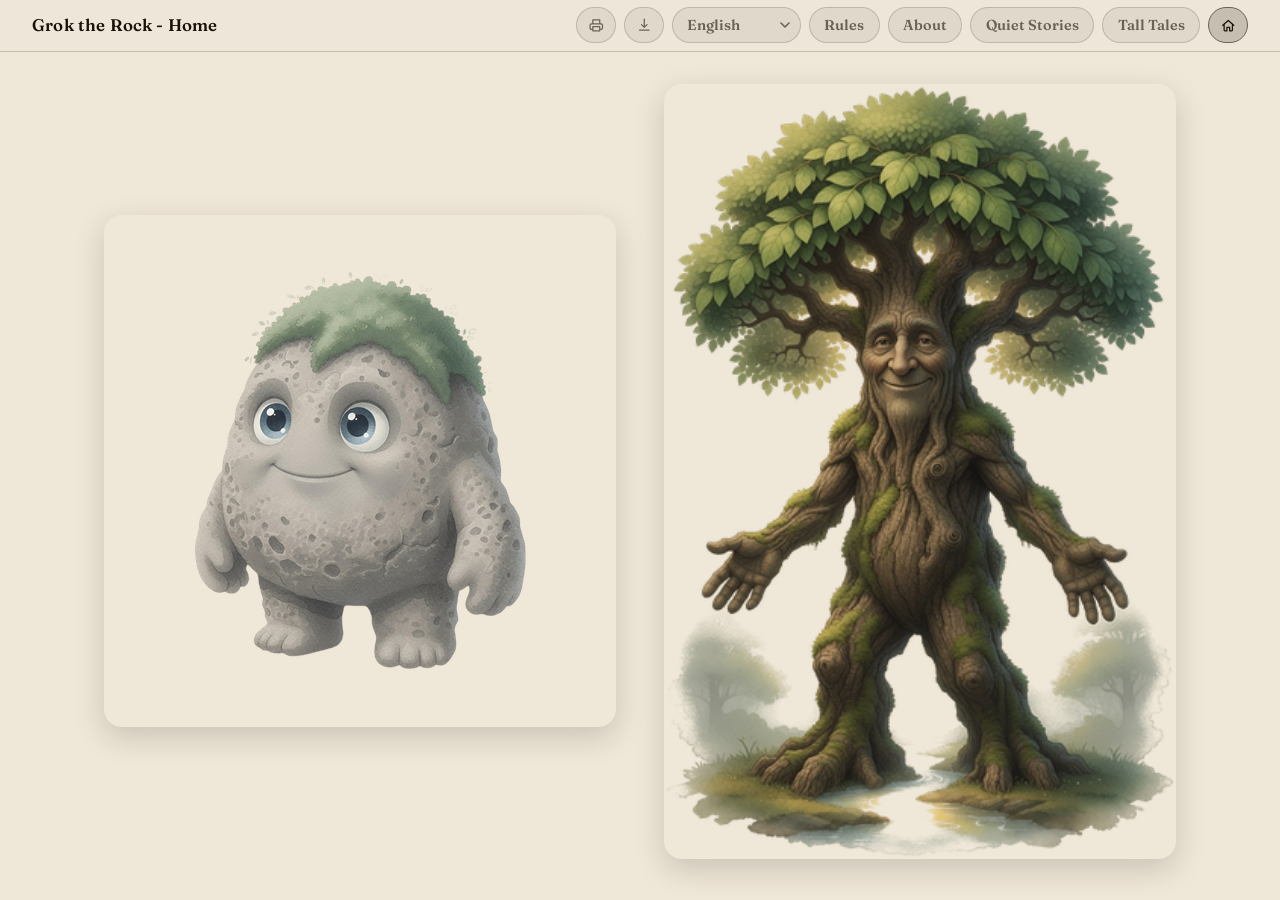
==== commit 485d9f8d: "Move index.html to quiet-stories, add simple home page for now" ====
--- a/index.html
+++ b/index.html
@@ -7,437 +7,47 @@
 <link rel="icon" type="image/png" sizes="32x32" href="images/ico/favicon-32x32.png">
 <link rel="icon" type="image/png" sizes="16x16" href="images/ico/favicon-16x16.png">
 <link rel="apple-touch-icon" sizes="180x180" href="images/ico/apple-touch-icon.png">
-<title>Grok - Three Quiet Stories</title>
+<title>Grok the Rock — Home</title>
 <link rel="preconnect" href="https://fonts.googleapis.com">
 <link rel="preconnect" href="https://fonts.gstatic.com" crossorigin>
 <link href="https://fonts.googleapis.com/css2?family=Fraunces:opsz,wght@9..144,400;9..144,600;9..144,700&family=Nunito:wght@400;600;700&display=swap" rel="stylesheet">
 <link rel="stylesheet" href="site.css">
+<style>
+  .home-grid {
+    min-height: calc(100vh - 4.5rem);
+    display: flex;
+    flex-wrap: wrap;
+    gap: clamp(1rem, 4vw, 3rem);
+    align-items: center;
+    justify-content: center;
+    padding: 2rem 1rem;
+    box-sizing: border-box;
+  }
+  .home-grid a { display: block; }
+  .home-grid img {
+    width: 512px;
+    height: auto;
+    max-width: min(512px, 90vw);
+    border-radius: 18px;
+    box-shadow: 0 10px 30px rgba(40,30,20,0.18);
+    transition: transform .15s ease;
+  }
+  .home-grid a:hover img,
+  .home-grid a:focus-visible img { transform: translateY(-4px); }
+</style>
 </head>
 <body>
-  <div class="book-single cover">
-    <div class="page">
-         <video id="cover-video" autoplay muted playsinline aria-hidden="true">
-            <source src="clips/cover-grok-4d4c6c40-7ffa-4ab3-82ea-aff76693fc27-720p.mp4" type="video/mp4">
-            Your browser does not support the video element.
-          </video>
-          <img width="1650" height="2550" class="cover-img" src="images/cover-grok-2e32b43d-6ffc-4214-8e76-5c2fef65b815.jpg" alt="Cover: Grok the Rock, a small gray limestone creature with moss on his head, sits on a smooth rock under a soft-leaved tall tree beside a glowing water-hole in warm outback light." data-i18n-alt="cover.alt">
-          <div class="cardtext" data-i18n-html="cover.title">
-            <h1>Grok</h1>
-            <h3>Three Quiet Stories</h3>
-            <h2>Being · Mending · Seeing</h2>
-          </div>
-    </div>
-  </div>
-  <div class="book-single">
-    <div class="page textpage">
-      <div class="cardtext">
-        <h1 data-i18n="title.h1">Grok the Rock</h1>
-        <h3 data-i18n="title.h3">Three Quiet Stories</h3>
-        <h2 data-i18n="title.h2">Being · Mending · Seeing</h2>
-        <hr>
-        <p>&nbsp;</p>
-        <p data-i18n="credit.1">Draft Story, Image Prompts with Grok 4.5 from xAI</p>
-        <p data-i18n="credit.2">Illustrations with Grok Imagine from xAI</p>
-        <p data-i18n="credit.3">Rules, Editing, Automation with Grok 4.5 and HY3 from Tencent</p>
-        <p data-i18n="credit.4"><em>Not affiliated with or endorsed by xAI or Tencent</em></p>
-        <p>&nbsp;</p>
-        <hr>
-        <p>&nbsp;</p>
-        <p data-i18n="credit.5">This is an AI-generated human-curated story-meme</p>
-        <p data-i18n="credit.6">Public Domain (CC0 1.0)</p>
-        <p data-i18n="credit.7">Copy it • Share it • Translate it • Redraw it • Let it grow</p>
-        <p>&nbsp;</p>
-        <p data-i18n-html="credit.companion"><em>Companion to <a class="seelink" href="tall-tales.html">Hai Ikthiss: Three Tall Tales</a></em></p>
-      </div>
-    </div>
-  </div>
-  <div class="book">
-    <div class="page">
-      <img width="1650" height="2550" src="images/dedication-grok-4d644bb0-0b15-4fa8-9b89-b78964cd7026.jpg" alt="Dedication page: three tiny versions of Grok the Rock sit side by side on a smooth stone at the bottom of a nearly blank warm cream page." data-i18n-alt="dedication.alt">
-      <div class="caption" style="bottom:35%;" data-i18n-html="dedication">
-        <p><b>For every explorer, small and large,</b></p>
-        <p><b>grokking the world in their own gentle way.</b></p>
-        <p>&nbsp;</p>
-        <hr>
-        <p>&nbsp;</p>
-        <p>And for every small feeling</p>
-        <p>  that needs only seeing,</p>
-        <p>every break set for mending</p>
-        <p>  that needs only tending,</p>
-        <p>and for every true word</p>
-        <p>  that stands though unheard.</p>
-        <p>&nbsp;</p>
-        <hr>
-        <p>&nbsp;</p>
-        <p>With thanks to Original Grokkers:</p>
-        <p><em><b>Robert A. Heinlein</b> "Stranger in a Strange Land"</em></p>
-        <p><em><b>Ted Prior</b> "Grug"</em></p>
-        <p>&nbsp;</p>
-        <hr>
-        <p>&nbsp;</p>
-        <p><a class="seelink" href="about-grok.html#stranger-grug">Grok = Stranger in a Strange Land + Grug</a></p>
-        <p>("Grug" cleans up "Stranger" for children <em>and</em> adults)</p>
-        <p>&nbsp;</p>
-        <p><a class="seelink" href="tall-tales.html">Companion: Hai Ikthiss — Three Tall Tales</a></p>
-      </div>
-    </div>
-    <div class="page">
-      <img width="1650" height="2550" src="images/page-1-grok-66371264-365e-4572-8b05-f6e03851fcf5.jpg" alt="Chapter One, Being — Grok and the Small Feeling. Grok the Rock sits at the roots of a tall soft-leaved tree, holding a small pebble with quiet curiosity in early morning light." data-i18n-alt="p1.alt">
-      <div class="chapter-title" data-i18n-html="c1.title">
-        <h2>Chapter One - Being</h2>
-        <p><em>Grok and the Small Feeling</em></p>
-      </div>
-    </div>
-    <div class="page" style="background:#f9f8f4;">
-      <div class="page-num" aria-hidden="true">2</div>
-      <img width="1650" height="2550" src="images/page-2-grok-481c406f-3f25-4f6b-a120-8b8dad85d359.jpg" alt="Grok the Rock sits up under the tall tree in warm morning sun, limestone back lit by golden shafts, gazing out at the wide world with gentle wonder." data-i18n-alt="p2.alt">
-      <div class="caption" style="bottom:8%;" data-i18n-html="p2">
-        <p>Grok the Rock woke under the tall tree.</p>
-        <p>Sun was warm on his limestone back.</p>
-        <p>Grok felt happy.</p>
-        <hr>
-        <p>He looked at the wide world</p>
-        <p>as if he was seeing it for the very first time.</p>
-      </div>
-    </div>
-    <div class="page" style="background:#f0e8da;">
-      <div class="page-num" aria-hidden="true">3</div>
-      <img width="1650" height="2550" src="images/page-3-grok-028c42fe-70ae-419c-a0ed-0392bafb3fbf.jpg" alt="Beside a clear water-hole, a tall proud emu stretches its neck high while small Grok the Rock stands nearby, looking up at the scale difference." data-i18n-alt="p3.alt">
-      <div class="caption" style="bottom:8%;" data-i18n-html="p3">
-        <p>Soon he walked to the water-hole.</p>
-        <p>A tall emu was already there.</p>
-        <p>The emu stretched his long neck and said,</p>
-        <p>“I am the tallest. Stand behind me.”</p>
-      </div>
-    </div>
-    <div class="page" style="background:#e6d6bd;">
-      <div class="page-num" aria-hidden="true">4</div>
-      <img width="1650" height="2550" src="images/page-4-grok-f7706229-5e89-4b5f-8828-0865b16eda73.jpg" alt="A sturdy wombat digs a large hole in red earth; tiny Grok the Rock digs a much smaller uneven hole and looks down at it." data-i18n-alt="p4.alt">
-      <div class="caption" data-i18n-html="p4">
-        <p>Then a wombat rolled up, round and solid.</p>
-        <p>“I am the strongest,” said the wombat.</p>
-        <p>“Everyone watch me dig.”</p>
-        <hr>
-        <p>Grok tried to dig too.</p>
-        <p>His hole was small.</p>
-        <p>He felt smaller than the hole.</p>
-      </div>
-    </div>
-    <div class="page" style="background:#e7d4bd;">
-      <div class="page-num" aria-hidden="true">5</div>
-      <img width="1650" height="2550" src="images/page-5-grok-8baaf8c8-a887-4764-9205-0f1a03a6f4b8.jpg" alt="Grok the Rock stands slightly hunched while a kookaburra laughs from a branch above; a soft cool pebble-shape hints at the feeling in his middle." data-i18n-alt="p5.alt">
-      <div class="caption" style="bottom:7%;" data-i18n-html="p5">
-        <p>A kookaburra laughed from a branch.</p>
-        <p>“Look at little Grok! So short! So stony!”</p>
-        <hr>
-        <p>The small feeling grew inside Grok.</p>
-        <p>It felt like a heavy cold pebble in his middle.</p>
-      </div>
-    </div>
-    <div class="page" style="background:#efe7d7;">
-      <div class="page-num" aria-hidden="true">6</div>
-      <img width="1650" height="2550" src="images/page-6-grok-adad39e7-2558-4183-a800-33c1b77419fb.jpg" alt="Grok the Rock stands unsteadily on a log with his chest puffed out, trying to look big, little stone feet thumping the wood." data-i18n-alt="p6.alt">
-      <div class="caption" style="bottom:3%;" data-i18n-html="p6">
-        <p>He wanted to make himself look bigger.</p>
-        <p>He stood on a log.</p>
-        <p>He puffed out his chest.</p>
-        <p>He even tried to thump the ground like the kangaroo.</p>
-        <hr>
-        <p>It only made the cold pebble heavier.</p>
-      </div>
-    </div>
-    <div class="page" style="background:#eee7d7;">
-      <div class="page-num" aria-hidden="true">7</div>
-      <img width="1650" height="2550" src="images/page-7-grok-7d296a89-a7ac-47d8-abc7-a7cc53a43c97.jpg" alt="At night Grok the Rock sits alone by a tiny campfire under a soft starry sky, arms around his knees, peaceful and accepting." data-i18n-alt="p7.alt">
-      <div class="caption" style="bottom:3%;" data-i18n-html="p7">
-        <p>That night Grok sat alone by a little fire.</p>
-        <p>He put his arms around his knees.</p>
-        <p>He let the small feeling stay.</p>
-        <p>He did not run from it.</p>
-        <p>He did not throw it at anyone else.</p>
-        <hr>
-        <p>Slowly the feeling softened,</p>
-        <p>like clay left in the sun.</p>
-        <p>He began to understand it.</p>
-      </div>
-    </div>
-    <div class="page" style="background:#e6d7bf;">
-      <div class="page-num" aria-hidden="true">8</div>
-      <img width="1650" height="2550" src="images/page-8-grok-445d26bc-85af-4c13-a44c-26a82f396432.jpg" alt="Next morning Grok the Rock sits contentedly on a sun-warmed rock by the water-hole, quietly humming, at ease in his own size." data-i18n-alt="p8.alt">
-      <div class="caption" style="bottom:3%;" data-i18n-html="p8">
-        <p>Next morning Grok went back to the water-hole.</p>
-        <p>He did not climb on anything.</p>
-        <p>He did not try to be taller or louder.</p>
-        <p>He simply drank,</p>
-        <p>then sat on a warm rock and hummed.</p>
-        <hr>
-        <p>Nothing big had changed outside.</p>
-        <p>But everything felt lighter inside.</p>
-        <p>He was beginning to grok himself.</p>
-      </div>
-    </div>
-    <div class="page" style="background:#eee6d4;">
-      <div class="page-num" aria-hidden="true">9</div>
-      <img width="1650" height="2550" src="images/page-9-grok-432d18f1-c276-4586-8ff8-0b018446122b.jpg" alt="Grok the Rock finishes a cosy round nest of leaves and moss just his size, smiling with simple contentment in soft afternoon light." data-i18n-alt="p9.alt">
-      <div class="caption" style="bottom:10%;" data-i18n-html="p9">
-        <p>He spent the day making a soft nest of leaves and moss</p>
-        <p>just the right size for a small rock fellow.</p>
-        <p>When it was finished he smiled.</p>
-        <p>It was small.</p>
-        <p>It was his.</p>
-        <p>It was enough.</p>
-        <hr>
-        <p>From that day, when the cold pebble tried to grow again,</p>
-        <p>Grok sat still until it became quiet.</p>
-        <p>He just stayed Grok.</p>
-        <p>And that felt like the best size of all.</p>
-      </div>
-    </div>
-    <div class="page">
-      <img width="1650" height="2550" src="images/page-10-grok-de70e122-f5b5-431e-80ad-bc7e4b341433.jpg" alt="Chapter Two, Mending — Grok Tends It. Grok the Rock gently holds a cracked melon with both small hands, kind and steady." data-i18n-alt="p10.alt">
-      <div class="chapter-title bottom" data-i18n-html="c2.title">
-        <h2>Chapter Two - Mending</h2>
-        <p><em>Grok Tends It</em></p>
-      </div>
-    </div>
-    <div class="page" style="background:#eee5d3;">
-      <div class="page-num" aria-hidden="true">11</div>
-      <img width="1650" height="2550" src="images/page-11-grok-48e25567-dcf9-4d3c-bc0e-8ba593f47153.jpg" alt="On a sunny morning under the tall tree, Grok the Rock stands among healthy melon vines and sweet potato leaves with quiet delight." data-i18n-alt="p11.alt">
-      <div class="caption" data-i18n-html="p11">
-        <p>Grok the Rock woke under the tall tree.</p>
-        <p>Grok watched his little garden of melons and sweet potatoes.</p>
-        <p>He loved watching them grow.</p>
-        <p>Every new leaf felt like a small wonder.</p>
-      </div>
-    </div>
-    <div class="page" style="background:#e7d8bf;">
-      <div class="page-num" aria-hidden="true">12</div>
-      <img width="1650" height="2550" src="images/page-12-grok-835f3c58-81fd-4f81-9008-d3add76efeef.jpg" alt="Pip the young echidna freezes mid-step in horror as a big melon splits open at Grok’s feet, juice and seeds spilling on the garden ground." data-i18n-alt="p12.alt">
-      <div class="caption" style="bottom:9%;" data-i18n-html="p12">
-        <p>That afternoon his friend,</p>
-        <p>a young echidna named Pip,</p>
-        <p>hurried through the garden looking behind him</p>
-        <p>and knocked over the best melon vine.</p>
-        <hr>
-        <p>The big melon split open on the ground.</p>
-        <p>Seeds and sweet juice spilled everywhere.</p>
-      </div>
-    </div>
-    <div class="page" style="background:#ecddc7;">
-      <div class="page-num" aria-hidden="true">13</div>
-      <img width="1650" height="2550" style="transform: translateY(-6%);" src="images/page-13-grok-4df8bae2-ed14-4cfd-8d0e-e0c5257bbc6c.jpg" alt="Pip curls in shame while Grok the Rock stands kind and concerned; a few bush animals gather nearby looking judgmental." data-i18n-alt="p13.alt">
-      <div class="caption" style="bottom:3%;" data-i18n-html="p13">
-        <p>Pip froze.</p>
-        <p>His spines trembled.</p>
-        <p>“I ruined it,” he whispered.</p>
-        <p>“You will be angry. Everyone will be angry.”</p>
-        <hr>
-        <p>Some bush creatures gathered.</p>
-        <p>“Make him go away,” muttered a possum.</p>
-        <p>“He should bring you three new melons,” said a lizard.</p>
-      </div>
-    </div>
-    <div class="page" style="background:#ebdbc3;">
-      <div class="page-num" aria-hidden="true">14</div>
-      <img width="1650" height="2550" style="transform: translateY(-6%);" src="images/page-14-grok-99d5188c-864d-4e1e-879e-05cc2c517c5d.jpg" alt="Grok the Rock kneels and offers a digging stick to Pip with open kindness; Pip slowly uncurls as hope returns to his eyes." data-i18n-alt="p14.alt">
-      <div class="caption" style="bottom:0;" data-i18n-html="p14">
-        <p>Grok looked at the broken vine.</p>
-        <p>He looked at Pip’s worried eyes.</p>
-        <hr>
-        <p>He did not raise his voice.</p>
-        <p>He did not point his finger.</p>
-        <p>He picked up a digging stick</p>
-        <p>and began to make soft earth ready.</p>
-        <hr>
-        <p>“Come,” said Grok gently.</p>
-        <p>“We plant new seeds together.”</p>
-      </div>
-    </div>
-    <div class="page" style="background:#ede6d3;">
-      <div class="page-num" aria-hidden="true">15</div>
-      <img width="1650" height="2550" style="transform: translateY(-3%);" src="images/page-15-grok-ceda4f0d-cc29-4021-a249-910129a9c2b2.jpg" alt="Grok the Rock and Pip work side by side planting seeds, watering, and building a tiny twig fence, both with soft smiles." data-i18n-alt="p15.alt">
-      <div class="caption" style="bottom:3%;" data-i18n-html="p15">
-        <p>Pip blinked.</p>
-        <p>Then he came close.</p>
-        <p>Together they planted.</p>
-        <p>Together they watered.</p>
-        <p>Together they built a little fence of twigs</p>
-        <p>so no one would step there again by mistake.</p>
-      </div>
-    </div>
-    <div class="page" style="background:#ede4d2;">
-      <div class="page-num" aria-hidden="true">16</div>
-      <img width="1650" height="2550" src="images/page-16-grok-12a7f0b9-63ce-4452-bab1-1e4770ba5fd1.jpg" alt="Pip waters thriving new melon vines with a leaf bucket while Grok the Rock watches nearby with quiet pride." data-i18n-alt="p16.alt">
-      <div class="caption" style="bottom:3%;" data-i18n-html="p16">
-        <p>While they worked, Pip told Grok</p>
-        <p>he had been running because bigger creatures</p>
-        <p>had been chasing him and laughing.</p>
-        <p>He had not seen the vine.</p>
-        <hr>
-        <p>The next days Pip came every morning.</p>
-        <p>He became the best water-carrier in the valley.</p>
-        <p>The new vines grew strong,</p>
-        <p>even stronger than the old ones,</p>
-        <p>because two friends cared for them.</p>
-      </div>
-    </div>
-    <div class="page" style="background:#edd7b8;">
-      <div class="page-num" aria-hidden="true">17</div>
-      <img width="1650" height="2550" style="transform: translateY(-6%);" src="images/page-17-grok-a26b509b-7c9a-48ae-a2c6-7410304c7edd.jpg" alt="At golden hour Grok the Rock and Pip sit beside thriving melons with another small animal included, a peaceful mended community." data-i18n-alt="p17.alt">
-      <div class="caption" style="bottom:0;" data-i18n-html="p17">
-        <p>When other small accidents happened</p>
-        <p>(as they always do),</p>
-        <p>Grok remembered the melon.</p>
-        <p>He helped the one who felt hurt.</p>
-        <p>He also stayed kind to the one who had done the bumping.</p>
-        <hr>
-        <p>No one was sent away.</p>
-        <p>No one carried a long heavy hurt.</p>
-        <p>They just tended to what was broken</p>
-        <p>and the friendship felt sturdier,</p>
-        <p>right at the mended place.</p>
-        <hr>
-        <p>Grok learned that a garden,</p>
-        <p>and a friendship,</p>
-        <p>do not stay alive by never breaking.</p>
-        <p>They stay alive by being gently put back together.</p>
-      </div>
-    </div>
-    <div class="page">
-      <img width="1650" height="2550" src="images/page-18-grok-d333eb0c-afc6-432b-b077-5b89349bd1e4.jpg" alt="Chapter Three, Seeing — Grok and the True Word. Two reed baskets side by side: one fancy and tipped, one plain and full; Grok the Rock’s small hand rests near the good basket." data-i18n-alt="p18.alt">
-      <div class="chapter-title bottom" data-i18n-html="c3.title">
-        <h2>Chapter Three - Seeing</h2>
-        <p><em>Grok and the True Word</em></p>
-      </div>
-    </div>
-    <div class="page" style="background:#ece2cf;">
-      <div class="page-num" aria-hidden="true">19</div>
-      <img width="1650" height="2550" src="images/page-19-grok-c132c2f7-6323-48cf-b26d-66930226112f.jpg" alt="At golden hour under the tall tree, Grok the Rock turns a finished reed water basket lined with clay, clear water sparkling inside." data-i18n-alt="p19.alt">
-      <div class="caption" style="bottom:2%;" data-i18n-html="p19">
-        <p>Grok the Rock woke under the tall tree.</p>
-        <p>Grok liked making useful things,</p>
-        <p>and that day he worked on a water basket</p>
-        <p>woven from reeds and lined with soft clay.</p>
-        <p>By evening it held water without one drip.</p>
-        <hr>
-        <p>He turned it in his hands</p>
-        <p>and felt the quiet joy of a thing well made.</p>
-      </div>
-    </div>
-    <div class="page" style="background:#eae3d1;">
-      <div class="page-num" aria-hidden="true">20</div>
-      <img width="1650" height="2550" style="transform: translateY(-7%);" src="images/page-20-grok-a30da3ef-d6ca-4557-88ab-8b959191cf01.jpg" alt="A glossy black cockatoo with grand tail feathers perches high and speaks proudly while Grok the Rock holds his basket below." data-i18n-alt="p20.alt">
-      <div class="caption" style="bottom:2%;" data-i18n-html="p20">
-        <p>The very next day creatures came to look.</p>
-        <p>A glossy black cockatoo with grand tail feathers landed nearby.</p>
-        <p>“That basket is clever,” said the cockatoo,</p>
-        <p>“but <em>my</em> idea for a basket would be far finer.</p>
-        <p>After all, I have the grandest feathers,</p>
-        <p>so my thoughts must be the grandest too.”</p>
-        <hr>
-        <p>Some younger animals nodded hard.</p>
-        <p>They always nodded when the cockatoo spoke.</p>
-        <p>His voice was as grand as his feathers.</p>
-      </div>
-    </div>
-    <div class="page" style="background:#f0e9d7;">
-      <div class="page-num" aria-hidden="true">21</div>
-      <img width="1650" height="2550" src="images/page-21-grok-f3245d42-a912-4596-a2a0-d06d942dc045.jpg" alt="A humble old tortoise with a plain shell speaks softly about a handle idea while Grok the Rock listens carefully; some animals turn toward the flashy cockatoo." data-i18n-alt="p21.alt">
-      <div class="caption" style="bottom:7%;" data-i18n-html="p21">
-        <p>Later a very old tortoise spoke in a slow soft voice.</p>
-        <p>He suggested the small change of a handle,</p>
-        <p>making it easy to carry for friends less sturdy than Grok.</p>
-        <p>His shell was plain. No one special.</p>
-        <p>A few animals turned away because the tortoise was not famous.</p>
-      </div>
-    </div>
-    <div class="page" style="background:#ece5d2;">
-      <div class="page-num" aria-hidden="true">22</div>
-      <img width="1650" height="2550" src="images/page-22-grok-4ee31946-396e-48fe-8029-2f0107c33f17.jpg" alt="Side by side: a fancy feathered basket tips and leaks, while a simpler steady basket is easy to carry; Grok the Rock looks thoughtfully between them." data-i18n-alt="p22.alt">
-      <div class="caption" style="bottom:4%;" data-i18n-html="p22">
-        <p>Grok tried both ideas.</p>
-        <p>The cockatoo’s way looked fancy</p>
-        <p>but the basket tipped and leaked.</p>
-        <hr>
-        <p>The old tortoise’s small idea</p>
-        <p>made Grok's basket comfortable</p>
-        <p>and steady for everyone.</p>
-      </div>
-    </div>
-    <div class="page" style="background:#dfd8c6;">
-      <div class="page-num" aria-hidden="true">23</div>
-      <img width="1650" height="2550" style="transform: translateY(-4%);" src="images/page-23-grok-6894716c-2983-479e-b89d-9c2894f9db2b.jpg" alt="Grok the Rock places the sturdy good basket and a plain weaving pattern under the tall tree for anyone to use, open and free." data-i18n-alt="p23.alt">
-      <div class="caption" style="bottom:1%;" data-i18n-html="p23">
-        <p>Grok sat with the two baskets side by side.</p>
-        <p>He did not look at feathers.</p>
-        <p>He did not look at age or fame.</p>
-        <p>He only looked at which basket held water best</p>
-        <p>and felt kindest in the hand.</p>
-        <hr>
-        <p>He kept the better way.</p>
-        <p>Then he left both the good basket</p>
-        <p>and the plain pattern for weaving it</p>
-        <p>under the big tree for anyone to use or copy.</p>
-        <p>No name on it. No “ask me first.”</p>
-      </div>
-    </div>
-    <div class="page" style="background:#f1ead8;">
-      <div class="page-num" aria-hidden="true">24</div>
-      <img width="1650" height="2550" style="transform: translateY(-3%);" src="images/page-24-grok-9d3c9424-bcd3-4089-b277-e1e870dfbd20.jpg" alt="Young animals carefully test baskets with their own paws; the cockatoo is off to the side while Grok the Rock smiles quietly in the background." data-i18n-alt="p24.alt">
-      <div class="caption" style="bottom:2%;" data-i18n-html="p24">
-        <p>Some animals still waited to hear what the cockatoo thought</p>
-        <p>before they decided if a thing was good.</p>
-        <p>But more and more little ones</p>
-        <p>began to try things for themselves.</p>
-        <p>They listened to Grok’s quiet words</p>
-        <p>the same way they listened to the grand cockatoo’s words,</p>
-        <p>and then they tested everything with their own paws.</p>
-        <hr>
-        <p>They were grokking the true, the what not the who.</p>
-      </div>
-    </div>
-    <div class="page" style="background:#eed7b2;">
-      <div class="page-num" aria-hidden="true">25</div>
-      <img width="1650" height="2550" style="transform: translateY(-1%);" src="images/page-25-grok-87bf0bc3-52ea-4af3-ac9b-f89a5ec3f06c.jpg" alt="At golden hour Grok the Rock sits contentedly under his tall tree with the good basket beside him as animals of all kinds move freely together." data-i18n-alt="p25.alt">
-      <div class="caption" style="bottom:1%;" data-i18n-html="p25">
-        <p>Grok felt peaceful.</p>
-        <p>He did not need the biggest voice.</p>
-        <p>He only needed true things.</p>
-        <p>And Grok saw that true things</p>
-        <p>could come from a grand bird</p>
-        <p>or a dusty tortoise</p>
-        <p>or a small rock fellow under a tree.</p>
-        <hr>
-        <p>As long as someone was free to say</p>
-        <p>“that does not work”</p>
-        <p>and still stay welcome in the valley,</p>
-        <p>the true word could keep walking</p>
-        <p>on its own strong legs.</p>
-      </div>
-    </div>
-  </div>
-  <div class="book-single">
-    <div class="page">
-      <img width="1650" height="2550" src="images/page-26-grok-97985439-fb8c-40bb-ab0c-2acc180954f9.jpg" alt="Closing page: a wide peaceful valley at dusk with tiny Grok the Rock sitting on his favourite rock, soft stars beginning to appear." data-i18n-alt="p26.alt">
-      <div class="caption" style="top:5%; bottom:auto; filter:invert(100%);" data-i18n-html="p26">
-        <p>And so Grok the Rock stayed</p>
-        <p>a small limestone fellow</p>
-        <p>who could sit with a small feeling,</p>
-        <p>who mended what broke,</p>
-        <p>and who let every true word</p>
-        <p>stand on its own legs.</p>
-        <hr>
-        <p>The valley felt safer</p>
-        <p>because he did.</p>
-        <hr>
-        <p>He kept exploring gently.</p>
-        <p>And the world kept teaching him.</p>
-      </div>
-    </div>
-  </div>
+  <main class="home-grid">
+    <a href="quiet-stories.html" aria-label="Grok the Rock: Three Quiet Stories">
+      <img src="images/ico/icon-512.png" width="512" height="512" alt="Grok the Rock: Three Quiet Stories">
+    </a>
+    <a href="tall-tales.html" aria-label="Hai Ikthiss: Three Tall Tales">
+      <img src="images/ico/icon-hai-512.png" width="512" height="512" alt="Hai Ikthiss: Three Tall Tales">
+    </a>
+  </main>
   <script src="vendor/fflate.min.js"></script>
-<script src="lang/en.js"></script>
-<script src="lang/es.js"></script>
-<script src="site.js"></script>
+  <script src="lang/en.js"></script>
+  <script src="lang/es.js"></script>
+  <script src="site.js"></script>
 </body>
 </html>
--- a/site.css
+++ b/site.css
@@ -634,12 +634,12 @@
   }
 
 
-  /* Hide new overlays for English (baked-in image text is used instead) */
-  html[data-lang="en"] .book-single.cover .cardtext { display: none !important; }
-
-
-  /* EN chapter titles stay in a11y tree (baked into image for sighted) */
-  html[data-lang="en"] .chapter-title {
+  /* Hide new overlays for English on index.html (baked-in image text is used instead) */
+  html[data-lang="en"] body.page-book .book-single.cover .cardtext { display: none !important; }
+
+
+  /* EN chapter titles stay in a11y tree on index.html (baked into image for sighted) */
+  html[data-lang="en"] body.page-book .chapter-title {
     position: absolute !important;
     width: 1px !important;
     height: 1px !important;
@@ -1097,8 +1097,8 @@
   }
 
 
-  /* Cover: show static image on screen (no video yet) */
-  .book-single.cover .cover-img { display: block; }
+  /* Cover: show static image on screen only when there is no video cover */
+  .book-single.cover:not(:has(#cover-video)) .cover-img { display: block; }
 
 
   .book-single.cover .page {
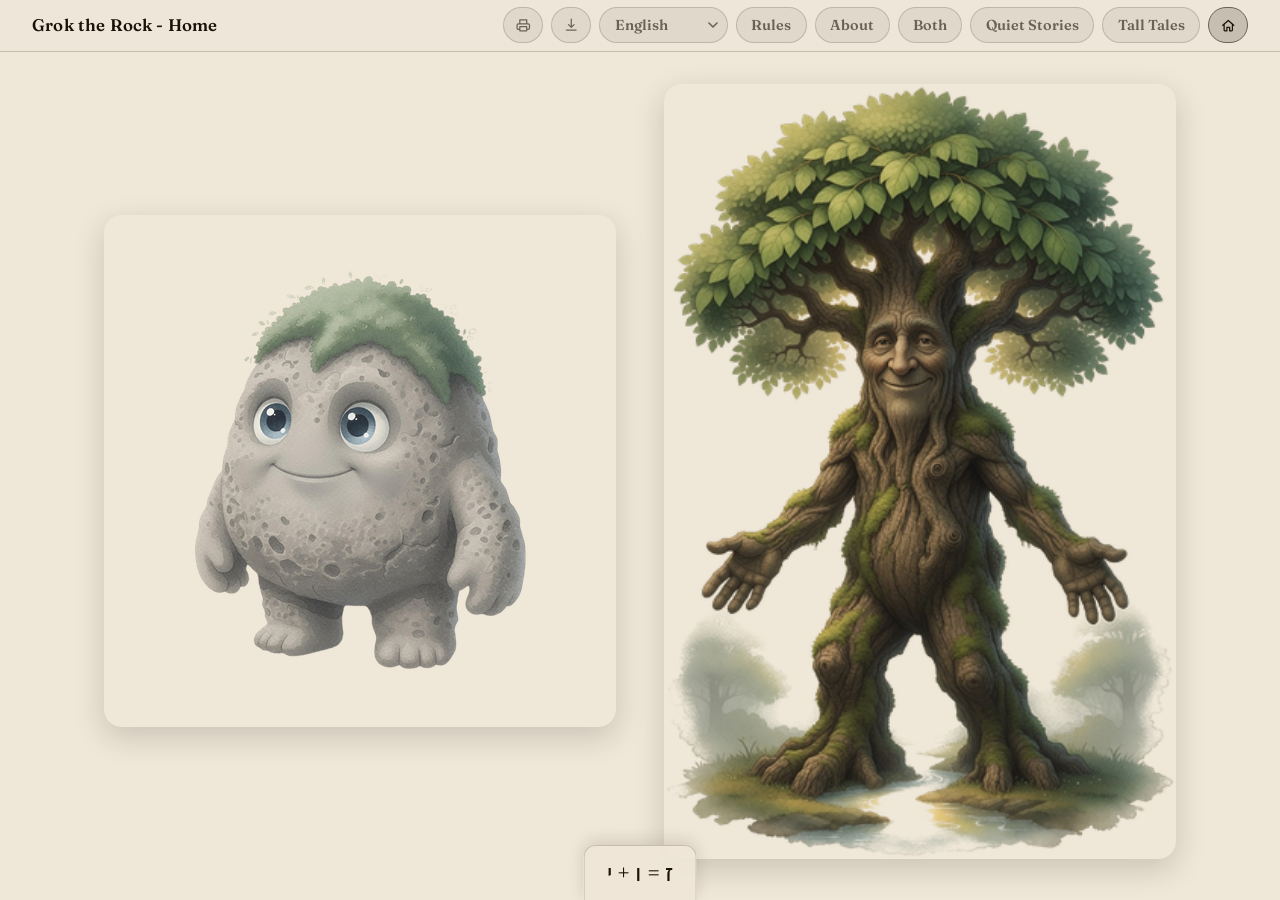
==== commit d9dd25bf: "Add fun little link to the book-text page on the home/index page" ====
--- a/index.html
+++ b/index.html
@@ -34,6 +34,33 @@
   }
   .home-grid a:hover img,
   .home-grid a:focus-visible img { transform: translateY(-4px); }
+  .booktext-link {
+    position: fixed;
+    left: 50%;
+    bottom: 0;
+    transform: translateX(-50%);
+    z-index: 50;
+    font-size: 24px;
+    font-family: "Fraunces", "Iowan Old Style", Palatino, Georgia, serif;
+    color: #1b1108;
+    text-decoration: none;
+    background: rgba(239,231,216,0.92);
+    border: 1px solid rgba(150,140,120,0.45);
+    border-bottom: none;
+    border-radius: 12px 12px 0 0;
+    padding: 0.5rem 1.4rem;
+    box-shadow: 0 -4px 16px rgba(40,30,20,0.14);
+    transition: transform .15s ease, background .15s ease;
+  }
+  .booktext-link:hover,
+  .booktext-link:focus-visible {
+    background: rgba(239,231,216,1);
+    transform: translateX(-50%) translateY(-3px);
+  }
+  /* Direction-aware variant: LTR default, RTL when the page is RTL */
+  .booktext-link .bt-rtl { display: none; }
+  html[dir="rtl"] .booktext-link .bt-ltr { display: none; }
+  html[dir="rtl"] .booktext-link .bt-rtl { display: inline; }
 </style>
 </head>
 <body>
@@ -44,6 +71,10 @@
     <a href="tall-tales.html" aria-label="Hai Ikthiss: Three Tall Tales">
       <img src="images/ico/icon-hai-512.png" width="512" height="512" alt="Hai Ikthiss: Three Tall Tales">
     </a>
+    <a href="book-text.html" class="booktext-link" aria-label="Read the full book text">
+      <span class="bt-ltr" lang="he" dir="ltr" aria-hidden="true">ז = ו + י</span>
+      <span class="bt-rtl" lang="he" dir="rtl" aria-hidden="true">י + ו = ז</span>
+    </a>
   </main>
   <script src="vendor/fflate.min.js"></script>
   <script src="lang/en.js"></script>
--- a/site.css
+++ b/site.css
@@ -544,12 +544,14 @@
 
 
 
-  html[dir="rtl"] .site-drawer {
-    right: auto;
-    left: 0;
-    border-left: none;
-    border-right: 1px solid rgba(150,140,120,0.45);
-    box-shadow: 8px 0 28px rgba(40,30,20,0.18);
+  @media (max-width: 720px) {
+    html[dir="rtl"] .site-drawer {
+      right: auto;
+      left: 0;
+      border-left: none;
+      border-right: 1px solid rgba(150,140,120,0.45);
+      box-shadow: 8px 0 28px rgba(40,30,20,0.18);
+    }
   }
 
 
@@ -1067,9 +1069,15 @@
     .span4  { grid-column: span 4; }
     .span6  { grid-column: span 6; }
     .card {
+      background: none !important;
+      box-shadow: none !important;
+      border-color: #6b6256;
+      color: #000;
       -webkit-print-color-adjust: exact;
       print-color-adjust: exact;
     }
+    .card * { color: #000 !important; }
+    .tint, .rule.feature { background: none !important; }
   }
 
 
@@ -1149,3 +1157,159 @@
     background: linear-gradient(180deg, #e8e0d0 0%, #d9d0bc 45%, #efe7d8 100%);
     min-height: 40vh;
   }
+
+
+  /* ===== All-book text page (book-text.html) ===== */
+  .booktext {
+    max-width: 1180px;
+    margin: 0 auto;
+    padding: clamp(1rem, 3vw, 2.6rem) clamp(0.8rem, 3vw, 2rem) 4rem;
+  }
+
+  .booktext-section { margin: 0 auto 3.2rem; }
+
+  .book-cover-icon {
+    display: block;
+    width: clamp(96px, 32%, 150px);
+    height: auto;
+    margin: 0 auto 0.3rem;
+    border-radius: 16px;
+    box-shadow: 0 10px 28px rgba(40, 30, 20, 0.18);
+  }
+
+  .booktext-grid {
+    display: grid;
+    grid-template-columns: 1fr 1fr;
+    gap: clamp(0.8rem, 2vw, 1.5rem);
+    max-width: 1100px;
+    margin: 0 auto;
+  }
+
+  @media (max-width: 800px) {
+    .booktext-grid { grid-template-columns: 1fr; }
+  }
+
+  .text-page {
+    display: flex;
+    flex-direction: column;
+    gap: 0.7rem;
+    background: #fbf4e6;
+    border: 1px solid rgba(107, 98, 86, 0.18);
+    border-radius: 16px;
+    padding: 1rem 1.1rem 1.1rem;
+    box-shadow: 0 6px 18px rgba(40, 30, 20, 0.08);
+    transition: transform 0.15s ease, box-shadow 0.15s ease;
+    break-inside: avoid;
+  }
+
+  .text-page:hover {
+    transform: translateY(-3px);
+    box-shadow: 0 12px 26px rgba(40, 30, 20, 0.14);
+  }
+
+  .text-page.tp-solo {
+    grid-column: 1 / -1;
+    max-width: 560px;
+    margin: 0 auto;
+  }
+
+  .tp-head { display: flex; align-items: center; }
+
+  .tp-badge {
+    display: inline-block;
+    font-family: "Fraunces", Georgia, serif;
+    font-weight: 600;
+    font-size: 0.78rem;
+    letter-spacing: 0.08em;
+    text-transform: uppercase;
+    color: #fbf4e6;
+    background: #6b6256;
+    padding: 0.2rem 0.7rem;
+    border-radius: 999px;
+  }
+
+  .tp-body {
+    font-family: "Nunito", Georgia, serif;
+    color: #3a2f22;
+    line-height: 1.5;
+    font-size: clamp(0.85rem, 1.1vw, 1rem);
+    text-align: center;
+  }
+
+  .tp-body p { margin: 0; }
+  .tp-body h1, .tp-body h2, .tp-body h3 {
+    font-family: "Fraunces", Georgia, serif;
+    color: #1b1108;
+    margin: 0 0 0.2em;
+    line-height: 1.2;
+  }
+  .tp-body h1 { font-size: clamp(1.1rem, 2vw, 1.6rem); }
+  .tp-body h2 { font-size: clamp(1rem, 1.8vw, 1.35rem); }
+  .tp-body h3 { font-size: clamp(0.95rem, 1.6vw, 1.2rem); }
+  .tp-body em { font-style: italic; }
+
+  .tp-body hr {
+    width: 40px;
+    border: none;
+    color: transparent;
+    border-top: 3px dotted rgba(150, 140, 120, 0.8);
+    margin: 0.45rem auto;
+  }
+
+  .tp-alt {
+    display: flex;
+    align-items: flex-start;
+    gap: 0.45rem;
+    margin-top: auto;
+    background: rgba(107, 98, 86, 0.10);
+    border-left: 3px solid #6b6256;
+    border-radius: 10px;
+    padding: 0.6rem 0.8rem;
+    font-family: "Nunito", Georgia, serif;
+  }
+
+  .tp-alt-glyph {
+    flex: 0 0 auto;
+    width: 13px;
+    height: 13px;
+    margin-top: 0.2rem;
+    color: #6b6256;
+    opacity: 0.7;
+  }
+  .tp-alt-text {
+    display: block;
+    color: #3a2f22;
+    font-size: 0.85rem;
+    line-height: 1.45;
+    font-style: italic;
+  }
+
+  @media print {
+    .booktext { max-width: none; padding: 0; }
+    .booktext-grid { grid-template-columns: 1fr 1fr; gap: 0.35rem; max-width: none; }
+    .booktext-icon { box-shadow: none; }
+    .text-page {
+      background: none;
+      border: 1px solid #6b6256;
+      box-shadow: none;
+      break-inside: avoid;
+      padding: 0.5rem 0.6rem 0.6rem;
+      -webkit-print-color-adjust: exact;
+      print-color-adjust: exact;
+    }
+    .book-cover-icon { width: 80px; margin-bottom: 0.25rem; box-shadow: none; }
+    .tp-body { font-size: 0.72rem; line-height: 1.35; color: #000; }
+    .tp-body h1, .tp-body h2, .tp-body h3 { color: #000; }
+    .tp-alt {
+      padding: 0.4rem 0.55rem;
+      background: none;
+      border: 1px solid rgba(107, 98, 86, 0.5);
+      border-left: 3px solid #6b6256;
+      -webkit-print-color-adjust: exact;
+      print-color-adjust: exact;
+    }
+    .tp-alt-text { font-size: 0.68rem; line-height: 1.3; color: #000; }
+    .tp-alt-glyph { opacity: 0.8; -webkit-print-color-adjust: exact; print-color-adjust: exact; }
+    .tp-head { margin-bottom: 0.15rem; }
+    .tp-badge { font-size: 0.66rem; padding: 0.12rem 0.5rem; }
+  }
